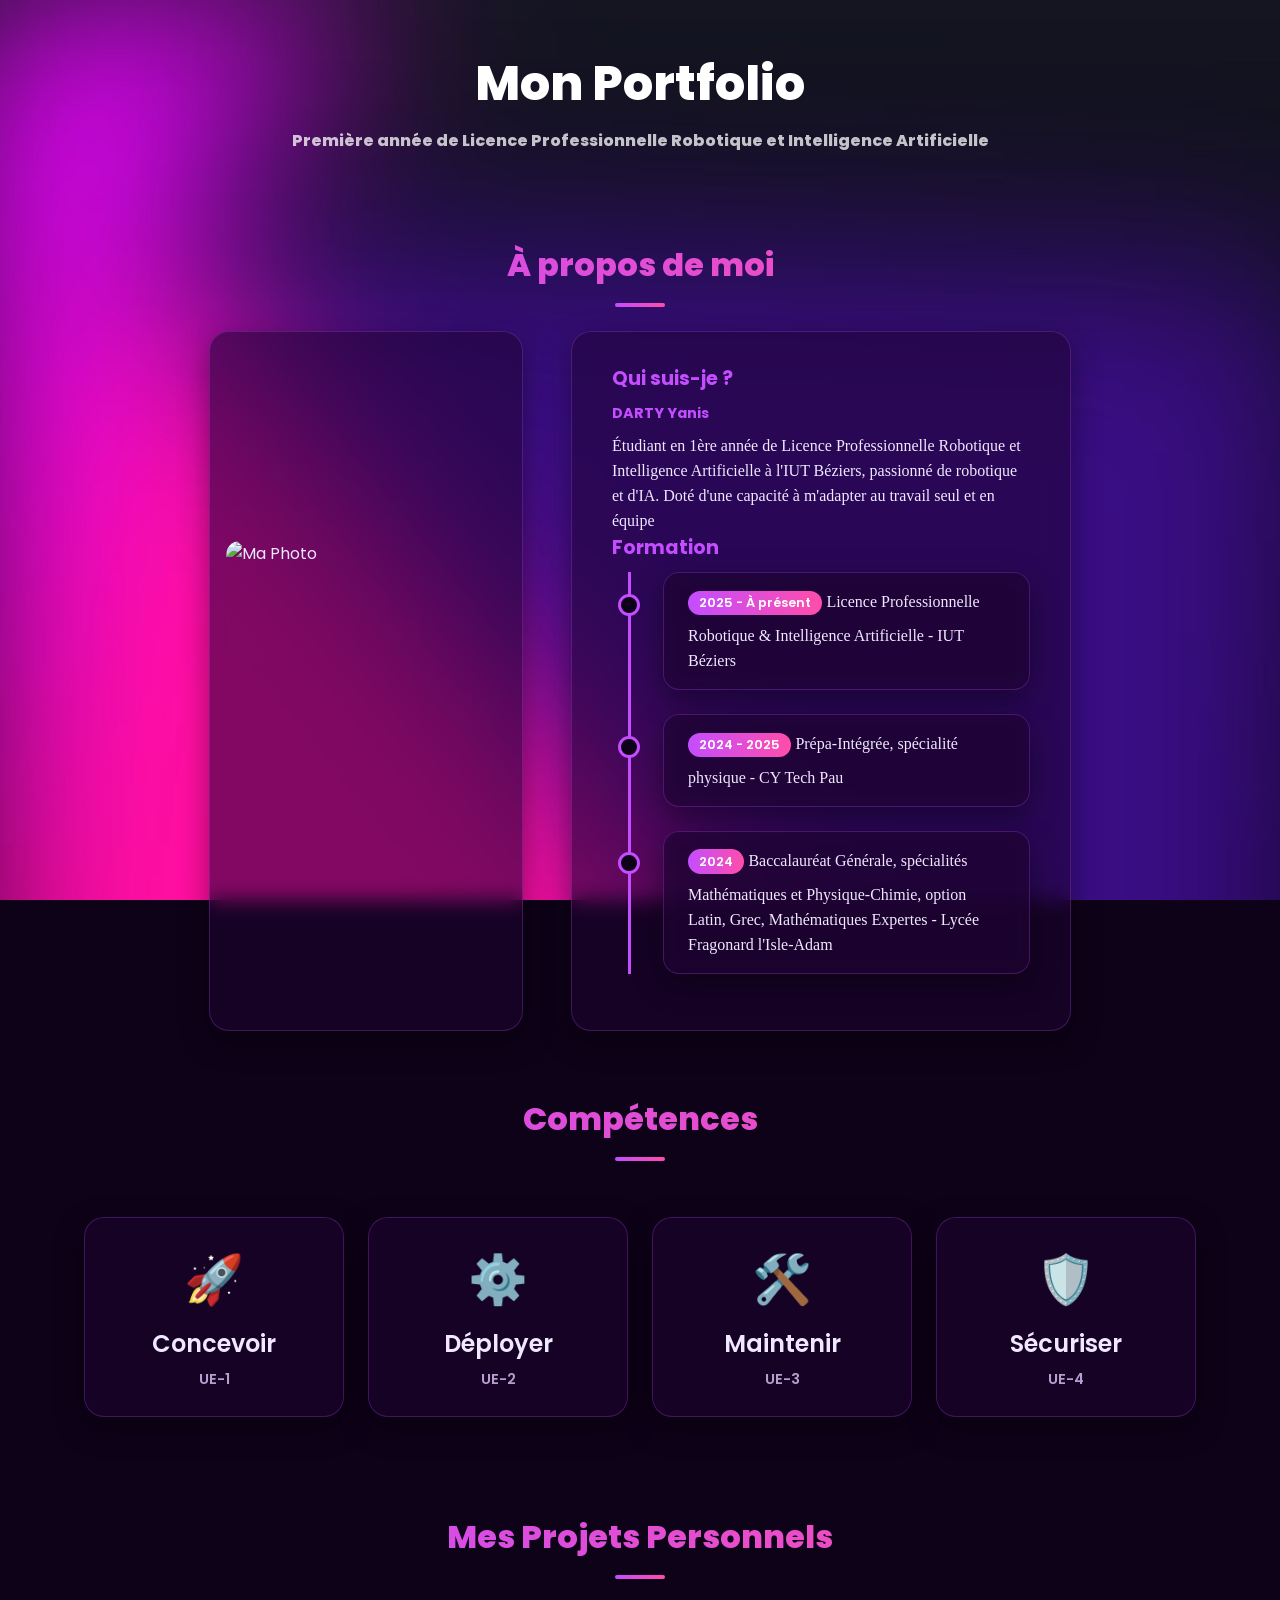
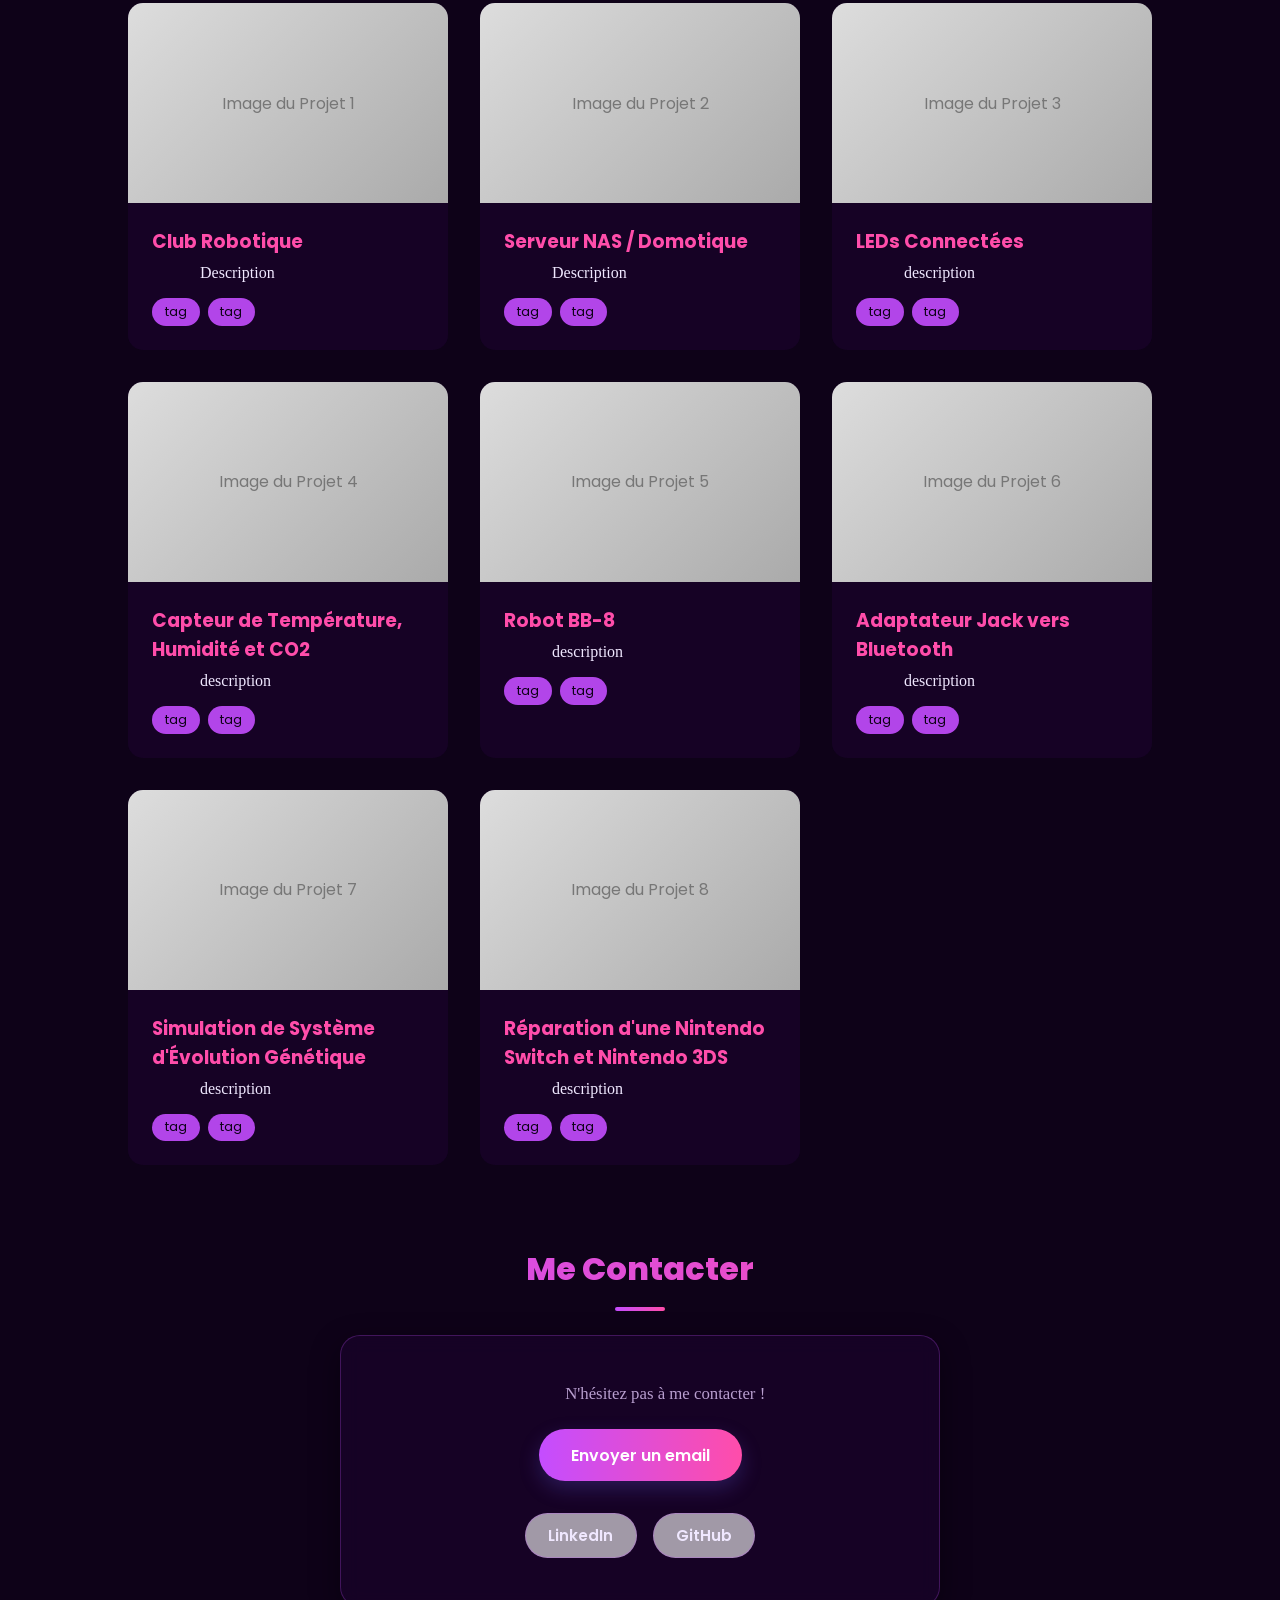
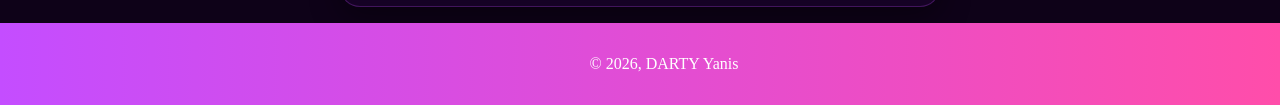
==== index.html @ a0992b88 "Mise à jour du contenue" ====
<!DOCTYPE html>
<html lang="fr">
<head>
    <meta charset="UTF-8">
    <meta name="viewport" content="width=device-width, initial-scale=1.0">
    <title>Portfolio - Ingénierie & Robotique</title>
    <link rel="stylesheet" href="style.css">
    <link href="https://fonts.googleapis.com/css2?family=Poppins:wght@300;400;600;700&display=swap" rel="stylesheet">
    <!-- Google Fonts -->
    <link rel="stylesheet" href="copy_fichiers/css2.css">
    <!-- W3.CSS -->
    <link rel="stylesheet" href="copy_fichiers/w3.css">
</head>
<body>
    
    <div class="page-content">

    <header class="main-header">
        <h1>Mon Portfolio</h1>
        <h4> Première année de Licence Professionnelle Robotique et Intelligence Artificielle</h4>
    </header>

    <section id="about">
        <h2 class="section-title">À propos de moi</h2>
        <div class="about-container">
            <div class="about-img">
                <img src="image.jpg" alt="Ma Photo">
            </div>
            <div class="about-text">
                <h3>Qui suis-je ?</h3>
                <h4>DARTY Yanis</h4>
                <p2>Étudiant en 1ère année de Licence Professionnelle Robotique et Intelligence Artificielle à l'IUT Béziers, passionné de robotique et d'IA. Doté d'une capacité à m'adapter au travail seul et en équipe</p2>
                <br>
                <h3>Formation</h3>
                <ul class="timeline">
                    <li class="timeline-item">
                        <span class="date">2025 - À présent</span>
                        <p2>Licence Professionnelle Robotique &amp; Intelligence Artificielle - IUT Béziers</p2>
                    </li>
                    <li class="timeline-item">
                        <span class="date">2024 - 2025</span>
                        <p2>Prépa-Intégrée, spécialité physique - CY Tech Pau</p2>
                    </li>
                    <li class="timeline-item">
                        <span class="date">2024</span>
                        <p2>Baccalauréat Générale, spécialités Mathématiques et Physique-Chimie, option Latin, Grec, Mathématiques Expertes - Lycée Fragonard l'Isle-Adam</p2>
                    </li>
                </ul>
            </div>
        </div>
    </section>

    <h2 class="section-title">Compétences</h2>
    <nav class="categories-container" id="main-nav">
        <button class="category-btn" data-target="UE1">
            <span class="btn-icon">🚀</span>
            <h2>Concevoir</h2>
            <span class="btn-subtitle">UE-1</span>
            <div class="btn-border"></div>
        </button>
        <button class="category-btn" data-target="UE2">
            <span class="btn-icon">⚙️</span>
            <h2>Déployer</h2>
            <span class="btn-subtitle">UE-2</span>
            <div class="btn-border"></div>
        </button>
        <button class="category-btn" data-target="UE3">
            <span class="btn-icon">🛠️</span>
            <h2>Maintenir</h2>
            <span class="btn-subtitle">UE-3</span>
            <div class="btn-border"></div>
        </button>
        <button class="category-btn" data-target="UE4">
            <span class="btn-icon">🛡️</span>
            <h2>Sécuriser</h2>
            <span class="btn-subtitle">UE-4</span>
            <div class="btn-border"></div>
        </button>
    </nav>

    </div><!-- /#page-content -->

    <main class="content-container">
        <section id="UE1" class="content-section">
            <button class="back-btn" data-back="main-nav">← Retour à l'accueil</button>
            <h2>🚀 UE-01 : Concevoir</h2>
            <p class="accordion-block-title">Compétences Essentiels</p>
            <div class="accordion-group">
                <button class="accordion-btn"><span>En respectant les normes industrielles</span><span class="accordion-chevron">▾</span></button>
                <div class="accordion-panel">
                    <div class="accordion-panel-inner">
                        <p>
                            Durant l'entièreté de l'année de formation, j'ai rencontré un nombre impressionnant
                            de normes à respecter sur le plan industriel.
                        </p>
                        <p>
                            Par exemple lors des cours sur la SAÉ 2.3, où j'ai vu les diverses normes électriques
                            en vigueurs, mais encore en automatisme.
                            <br>
                            J'ai a pu voir lors des cours et il me l'a été rappelé à d'autres occasions, qu'il est extrêmement
                            important de respecter ces normes. Dans de nombreux TP, j'ai fait des exercices sur des simulations
                            de machines réelles voir des machines en réelle de productions, etc.
                            <br>
                            Afin d'être apte à travailler sur des machines en conditions réelles, je me dois,
                            de connaître et de respecter ces normes.
                        </p>
                        <p>
                            Lors de mes SAÉ, il m'a fallu constamment prendre en compte les normes industrielles dans mes
                            processus de conception. La première étape de ce processus est d'analyser méticuleusement le cahier
                            des charges du projet et de mettre en évidence les exigences spécifiques liées aux diverses normes industrielles.
                            Ainsi, une compétence qu'il m'a fallu développer est celle de comprendre et appliquer ces normes pour être
                            le plus efficace possible et garantir la conformité tout du long du cycle de développement.
                            <br>
                            Pour faire cela, il me faut inclure l'utilisation de composants et technologies approuvés et adapter à l'industrie.
                        </p>
                        <p>
                            Pour citer des exemples d'application de cette compétence en matière de normes industrielle,
                            il y a les SAÉ 1.2 et 2.1, lors de ces SAÉ, il m'a fallu avec mes camarades de projet, réaliser pour
                            la première du "revamping" de machine, c'est-à-dire, rénover une machine pour palier à son obsolescence
                            et lors de la seconde, il m'a fallu réaliser dans le cadre de la SAÉ en partenariat avec Uniteck, un
                            avant-projet d'automatisation du sertissage de connecteur sur le conducteur de protection équipotentielle.
                            <br>
                           Pour ce faire, j'ai dû mener une analyse approfondie des normes applicables pour éviter
                           des risques électriques, mécanique et humains, mais aussi la résilience aux pannes.
                            <br>
                            Ensuite, j'ai proposé une solution qui intégrait dedans des composants certifiés
                            et essayer d'y apporter des dispositifs de sécurité. Tout cela dans le but de pouvoir
                            proposé une solution respectant le cahier des charges et qui permet d'assurer la sécurité lors des opérations.
                        </p>
                    </div>
                </div>
            </div>
            <div class="accordion-group">
                <button class="accordion-btn"><span>En s'assurant de la réutilisation des parties de code ou de projets</span><span class="accordion-chevron">▾</span></button>
                <div class="accordion-panel">
                    <div class="accordion-panel-inner">
                        <p>
                            Lors de cette année, il m'est apparu que l'on faisait souvent des choses très similaires,
                            utilisant les mêmes bases, par exemple de code. Cette seconde compétence s'axe sur un principe
                            simple lorsque l'on fait ce constat, celui-ci de réutiliser son code, mais aussi de projets en général.
                        </p>
                        <p>
                            Cette compétence, je l'ai acquis principalement en programmation (R1.07 et R2.07) et en IA (R2.13).
                            En voyant que ce que l'on faisait en cours/TP étaient réutilisé plus tard, j'ai commencé à récupérer
                            des parties de mes codes précédents, de mes projets pour aller plus vite et ne pas avoir de code "jetable"
                            ou à "usage unique".
                            <br>
                            Ainsi, j'ai commencé à comprendre la modularité du code, mais aussi des projets comme en automatisme (R2.17, R2.18)
                            où certains bloquent étaient utiliser dans deux TP différents donc pas besoin de le refaire en partant de zéro.
                        </p>
                        <p>
                            Ce principe m'est apparu de façon bien plus clair et bien plus faciel lors de la SAÉ 1.3, 1.4 et 2.4,
                            où puisque je travaillais en python, j'ai eu besoin d'uiliser des programmes ou des lignes que j'avais
                            faites en TP, par exemple pour les mouvements des Niryo lors de ma SAÉ 1.3 où j'avias pour but de faire
                            un robot trieur de déchets où j'ai pu y appliquer ce que j'ai vu en R1.21 ou encore lors de la maintenance
                            de mon code à ma SAÉ 1.4 ou bien, pour les différentes façon de traiter une imageslors du projet pour faire
                            un programme qui lis les numéros de série sur une photo de pièces et ressort ces numéros de série en fichier
                            texte où j'aui réutiliser les code vue en R2.07 et R2.22.
                        </p>
                        <p>   
                            Ce principe n'avait cependant rien de nouveau pour moi qui programmais déjà par le passé,
                            bien avant la licence. Or, c'est bien pendant la licence lors des premiers exercices de R1.07
                            où l'on avait trois séries d'une vingtaine d'exercices allant de facile à difficile que j'ai
                            vraiment commencé à prendre conscience de ce principe, que j'ai su mettre en place par la suite au
                            point où je pense pouvoir affirmer que je maîtrise cette compétence. Du moins dans le domaine de
                            la programmation, car en automatisme bien que je sache l'utilisé, il m'arrive souvent de ne pas y
                            penser séparant cette logique entre la programmation et l'automatisme.
                        </p>
                    </div>
                </div>
            </div>
            <div class="accordion-group">
                <button class="accordion-btn"><span>En assurant une veille technologique</span><span class="accordion-chevron">▾</span></button>
                <div class="accordion-panel">
                    <div class="accordion-panel-inner">
                        <p>
                            La compétence CE1.03 est une compétence qui s'acquière et s'applique de manière proactive que ce soit dans
                            les SAÉ ou dans les différents cours. Car en permanence, je suis amené à faire un suivi des avancées
                            technologiques et nouvelles innovations afin de moi pouvoir proposé de nouvelles solutions innovantes à
                            mon tour et adapté aux enjeux de l'industrie du monde actuel.
                        </p>
                        <p>
                            Cette veille a été déterminante dès le début des matières comme l'automatisme, la programmation et
                            l'IA quel que soit le semestre, mais aussi en réseaux, télécoms et cybersécurité.
                            <br>
                            Lors de ma SAÉ 1.3, pour la conception d'un robot trieur de déchet, il m'a fallu faire un petit
                            état de l'art sur les robots trieur, les méthodes et techniques avec les caméras et de reconnaissance
                            et donc me mettre à jour sur la technologie et les techniques existantes pour pouvoir mener à bien
                            le projet. Ce travail m'a ainsi permis de m'orienter vers la solution qui était utilisée lors de celle-ci.
                        </p>
                        <p>
                           Cette dynamique s'est renforcée à travers plusieurs modules techniques comme la R2.07 avec la POO,
                           ou encore la R2.13 avec la découverte parfois et aussi l'approfondissement de notion sur
                           l'apprentissage supervisé et non supervisé.
                            <br>
                            Mais c'est surtout lors de la SAÉ 2.4 que ce travail de veille a été le plus vrai, pendant cette
                            SAÉ, je devais avec mon groupe de SAÉ proposé une solution pour extraire les numéros de série de
                            pièces prise en photo et en ressortir un fichier texte. Ainsi n'ayant aucune connaissance réelle
                            sur comment faire cela, il m'a donc à nouveau été obligatoire de chercher les techniques existantes
                            dans ce domaine, comment traiter les images, récupérer les textes, etc. Ainsi, il m'a été possible
                            d'appliquer les techniques les plus pertinentes et efficaces pour apporter une solution au cahier des
                            charges donné.
                        </p>
                        <p>
                            Dans ce contexte de travail avec de l'IA, de la programmation, comme ce sont des domaines
                            qui évolues extrêmement rapidement, il est nécessaire pour moi de me tenir à jour pour ne pas me
                            retrouver larguer et pouvoir toujours proposé les solutions les plus logiques, pertinentes et adaptées
                            pour réaliser la tâche qui m'est confié.
                        </p>
                    </div>
                </div>
            </div>
            <div class="accordion-group">
                <button class="accordion-btn"><span>En communication en français et en anglais avec les différents acteurs impliqués</span><span class="accordion-chevron">▾</span></button>
                <div class="accordion-panel">
                    <div class="accordion-panel-inner">
                        <p>
                            Dans un monde où la technologie règne en maître et où ses standards s'écrivent majoritairement
                            en anglais, la maîtrise de cette langue se révèle incontournable, tant pour concevoir des
                            systèmes que pour collaborer. Cependant, le français n'est pas en reste et demeure le socle
                            indispensable de nos interactions professionnelles. Tout au long de l'année, la communication a
                            été au centre de ma formation et de mes apprentissages. J'ai pu découvrir et affiner de nombreuses
                            techniques essentielles pour structurer ma pensée, transmettre des informations avec précision à
                            l'oral comme à l'écrit, et ainsi comprendre tout en étant parfaitement compris.
                        </p>
                        <p>
                            Maîtriser le français dans un contexte technique, c'est savoir adapter son discours.
                            Il est question de pouvoir rédiger des documents explicites, des rapports d’intervention
                            détaillés ou des notes de sécurité sans équivoque. C'est aussi l'art de la vulgarisation :
                            savoir expliquer le fonctionnement d'un système complexe ou l'origine d'une panne à des
                            interlocuteurs qui n'ont pas forcément de bagage technique.
                            <br>
                            En outre, dans notre secteur d'activité, l'anglais dépasse le cadre de la simple matière académique ;
                            c'est un instrument de travail utilisé au jour le jour. Il est essentiel d'être capable de lire de
                            la documentation technique, de déchiffrer les spécifications d'un nouvel instrument, de trouver des
                            réponses dans des forums dédiés ou d'étudier les fiches techniques des éléments électroniques. Ainsi,
                            l'anglais devient un fondement et une porte d'entrée vers le savoir technique mondial.
                        </p>
                        <p>
                           Toutefois, la véritable communication dans le milieu professionnel repose sur l'intelligence relationnelle.
                           Un projet industriel concerne de nombreux intervenants : des ingénieurs, des techniciens de maintenance,
                           des chefs de projet, des clients et des fournisseurs. Cette aptitude implique la capacité à entendre
                           les exigences de chacun, à défendre ses alternatives techniques de manière persuasive, et à collaborer
                           efficacement en équipe, peu importe le langage employé.
                        </p>
                        <p>
                            Comme toute l'année, j'ai été pousser à communiquer à travers les TD, TP et SAÉ, avec un
                            langage adapté à mes interlocuteurs et permettant de transmettre de façon précise les informations,
                            je pense que cette compétence est acquise, car cette compétence se développe de façon proactive.
                            C'est-à-dire qu'elle se développe en permanence par la communication.
                        </p>
                        <p>                         
                            Sur la partie de l'anglais, aussi, je pense maîtriser. Il est vrai que sur le langage technique,
                            je ne l'ai pas énormément développé. Mais grâce à ma base d'Anglais que j'ai et que je continue
                            de développer, la communication et la compréhension n'est pas un problème du tout.
                        </p>
                    </div>
                </div>
            </div>
            <p class="accordion-block-title">Apprentissages Critiques</p>
            <div class="accordion-group">
                <button class="accordion-btn"><span>Analyser les schémas techniques (P&ID, plans mécaniques, schémas électriques) correspondant à l'installation existante d'un client ou à un projet en cours</span><span class="accordion-chevron">▾</span></button>
                <div class="accordion-panel">
                    <div class="accordion-panel-inner">
                        <p>
                            Au sein de la compétence AC11.01, j'ai développé une bonne base de maîtrise dans l'analyse de
                            schémas P&ID, plans mécaniques et schémas électroniques sur les installations de client ou au sein
                            de projets. Cela implique, la maîtrise de compétences en modélisation, mécanique, ainsi qu'en automatisme
                            afin de pouvoir lire les documents techniques et de pouvoir, en vue de pouvoir concevoir un système
                            pour un client ou un projet.
                        </p>
                        <p>
                            Mon expérience lors des SAÉ comme la 2.3 m'a permis de mettre en œuvre cette compétence
                            avec succès, lisant un schéma électrique afin de pouvoir trouver une panne et le corrigé.
                            Pour cela, il m'a fallu apprendre et réapprendre les symboles d'appareillage en cours de R1.05,
                            R2.04 et R2.05 aussi et surtout, les départs moteurs.
                            <br>
                            Cette même compétence a pu se développer chez moi à travers la SAÉ 1.2 aussi puisqu'il
                            fallait savoir lire des schéma P&ID pour pouvoir traiter le problème mis en évidence par
                            le cahier des charges. De plus dans le coté automatisme apprentissage critique, c'est fait
                            aussi par le biais des cours de R1.19, R2.17 et R2.18, puisqu'en TD, j'ai appris en
                            théorie à les lires, à repérer les différents symboles, ainsi qu'à faire des décomposition
                            fonctionnelles. En TP, j'ai pu plus acquérir cet apprentissage sur les points des trajets des
                            fluides avec les TP sur les cuves, l'aérotherme ou encore le réservoir d'air, ainsi qu'à placer
                            des boucles de régulation lorsque je travaillais sur les différents TP proposé.
                            <br>
                            Cette apprentissage critique est aussi enrichie par la connaissance acquise sur le plan
                            mécanique, développer en R1.122 énormément, mais aussi en R2.21 avec la conception de pièce
                            3D qui force ainsi la compréhension de plan en 2D et 3D. Pour faire les pièces, il a aussi
                            fallu comprendre les cotes avec dedans les jeux mécaniques entre les pièces, c'est-à-dire voir
                            si la pièce peut-elle être faite, la tolérance des pièces et les chaînes de cote. Mais aussi,
                            j'ai eu l'occasion de travailler sur les différents matériaux à donner à une pièce 3D.
                            <br>
                            J'ai aussi développé la partie sur la mécanique de base via les vecteurs de mouvements typiquement,
                            la cinématique des objets étudiés, les différents type de liaisons entre les pièces en fonction de
                            leurs mouvements de translation sur l'axe et les rotations. Mais encore aussi sur les actions mécaniques.
                            Ainsi qu'enfin, le repérage des différents symboles mécaniques. Dans cette partie, je constate un lien
                            important avec la R1.03, du fait de l'utilisation des matrices, la formule de "BABAR", etc.
                        </p>
                        <p>
                            Cette apprentissage critique a sollicité énormément de ressources diverses, dont principalement la R1.19,
                            R2.17 et R2.18 pour la partie automatisme de cette compétence, énormément la R1.22 et R2.21 pour
                            la partie plus mécaniques et enfin la R1.05, R2.04, R2.05 et la SAÉ 2.3 pour la partie plus électrique.
                            Cependant cette apprentissage critique nécessité aussi une solide base mathématique apporter par la R1.03. 
                        </p>
                        <div class="media-placeholder">
                            <img src="ressources/Sans titre.jpg">Image 1 - SAÉ 1.2
                        </div>
                        <div class="media-placeholder">
                            <video width="100%" height="100%" controls>
                                <source src="ressources/Memo_SAE_DARTY_MONTEBELLO.mp4" type="video/mp4">Vidéo SAÉ 1.2
                            </video>
                        </div>
                        <div class="media-placeholder">
                            <img src="ressources/Capture d'écran 2026-02-05 103741.png">Image 2 - SAÉ 1.2
                            <img src="ressources/Capture d'écran 2026-02-05 163426.png">Image 3 - SAÉ 1.2
                            <img src="ressources/IMG_0131.PNG">Image 4 - SAÉ 1.2
                        </div>
                    </div>
                </div>
            </div>
            <div class="accordion-group">
                <button class="accordion-btn"><span>Choisir les capteurs et les actionneurs adaptés aux besoins du client, aux normes correspondant à son secteur d'activité, et à son procédé</span><span class="accordion-chevron">▾</span></button>
                <div class="accordion-panel">
                    <div class="accordion-panel-inner">
                        <p>Choisir les capteurs et les actionneurs adaptés aux besoins du client, aux normes correspondant à
                            son secteur d'activité, et à son procédé.
                        </p>
                        <p>
                            Lors de mes divers cours, TP et SAÉ, le fait de choisir des capteurs et actionneurs adaptés
                            tant pour la demande des clients leur besoin, selon les normes et au procédé, est un point
                            que l'on aborde dans énormément de matières depuis le début de l'année.
                        </p>
                        <p>
                            Cette compétence, je l'ai appliqué énormément sur des SAÉ telles que la SAÉ 1.2
                            où il m'a fallu avec mon équipe faire une recherche des composants les plus adaptés.
                            Pour le choix des composants les plus adapté, il faut tout d'abord dire le cahier des
                            charges puis on peut commencer à faire les recherches de composant pour le chiffrage.
                            Quand on cherche les composant, on regarde bien s'il permet de faire ce que veux le
                            client/le cahier des charges, si les dimensions sont correctes, les moyens de transmettre
                            les données (technologies, 4-20mA) et une fois tous ces paramètres prix en compte, on fait
                            au prix.
                        </p>
                        <div class="media-placeholder">
                            <img src="ressources/Capture d’écran 2026-06-23 à 16.18.47.png">Image 1 - SAÉ 1.2
                            <img src="ressources/Capture d’écran 2026-06-23 à 16.18.51.png">Image 2 - SAÉ 1.2
                            <img src="ressources/Capture d’écran 2026-06-23 à 16.18.55.png">Image 3 - SAÉ 1.2
                        </div>
                        <p>
                            Cela s'est aussi fait lors de la SAÉ 2.1 et 2.2 par exemple pour proposer des solutions
                            au projet proposé respectivement par Uniteck et Technilum.
                        </p>
                        <div class="media-placeholder">
                            <img src="ressources/Matériel recommandé.png">Image 1 - SAÉ 2.1
                            <img src="ressources/Capture d’écran 2026-06-23 à 16.27.26.png">Image 1 - SAÉ 2.2
                            <img src="ressources/Screenshot 2026-06-23 at 16-35-55 Combiner des images en ligne - Fusionnez plusieurs images gratuitement.png">Image 2 - SAÉ 2.2
                        </div>
                        <p>
                            Pour toutes ces SAÉ, afin de pouvoir proposé une solution la plus optimale possible,
                            je me suis basé sur mes cours d'instrumentation et d'automatisme afin de pouvoir choisir
                            aux mieux mes composant (4-20mA, type de capteurs, catégorie de capteur) mais aussi énormément
                            sur mes cours de R2.05 pour la partie puissance électrique avec le moniophasé, le triphasé ou le rendement.
                        </p>
                    </div>
                </div>
            </div>
            <div class="accordion-group">
                <button class="accordion-btn"><span>Concevoir l'Interface Homme Machine permettant de piloter l'installation localement ou à distance</span><span class="accordion-chevron">▾</span></button>
                <div class="accordion-panel">
                    <div class="accordion-panel-inner">
                        <p>
                            Lors de l'année de formation, nous n'avons pas eu de cours dédié aux IHM.
                            <br>
                            Cependant lors de la SAÉ 2.4 sur la vision et l'IA proposée par SLB, j'ai pu faire une IHM.
                        </p>
                        <p>
                            Lors de cette SAÉ, nous devions réaliser une solution en python qui permettrait de prendre une
                            photo d'une pièce et lire les numéros de séries extrait de cette photo et renvoyé un fichier texte
                            contenant le numéro de série relevé.
                            <br>
                            Comme dans l'application de ce projet dans le cadre de SLB, cela se déplora surent sur un serveur
                            et utilisé via une application dédier sur des appareils portatifs comme des smartphones, alors je
                            me suis dit qu'il serait pertinent de proposé un IHM au moins sur PC via python pour avoir une idée
                            de ce que cela peut rendre. C'est donc ce que je fis via la libraire python tkinter et customtktinter.
                            <br>
                            Afin de proposer une solution certes peut jolie visuellement, mais au moins compréhensible et utilisable.
                            Puis à la suite, ma base d'IHM a été retravaillé par un de mes camarades pour l'améliorer.
                        </p>
                        <p>
                            Ainsi, j'ai pu mettre un pied dans le monde des IHM et comprendre plus ou moins à quoi cela doit ressembler
                            et faire.
                            <br>
                            Maintenant, je ne pense pas du tout maîtriser les IHM, mais je suis cependant en bonne voie pour maîtriser
                            cela, bien que ma marge de progression soit gigantesque.
                        </p>
                        <h5>
                            IHM que j'ai faites :
                        </h5>
                        <div class="media-placeholder"><img src="ressources/image.png">IHM Yanis</div>
                        <h5>
                            IHM faites à partir de la mienne :
                        </h5>
                        <div class="media-placeholder"><img src="ressources/image2.png"></div>
                        <div class="doc-links">
                            <a href="ressources/ihm.py" class="doc-link">📄 python - IHM Yanis</a>
                            <a href="ressources/hmi.py" class="doc-link">📄 python - IHM Finale</a>
                        </div>
                    </div>
                </div>
            </div>
            <div class="accordion-group">
                <button class="accordion-btn"><span>Programmer les automates programmables, les robots, les IHM permettant de répondre au cahier des charges du projet d'automatisme industriel</span><span class="accordion-chevron">▾</span></button>
                <div class="accordion-panel">
                    <div class="accordion-panel-inner">
                        <p>
                            Pour programmer des automates programmables, des robots ou des IHM, il faut déjà connaître
                            les langues de ces machines.
                        </p>
                        <p>
                            Dans cette compétence, sont regroupés les langages IEC 61131-3 qui assemble concrètement
                            les langages dédiés aux automates par exemple tel que le LADDER, le FBD ou encore le SFC (graphcet).
                            <br>
                            Pour ce qui est de ces langages, je les ai découverts au cours de cette année avec les cours de R1.17
                            (introduction à la régulation et aux asservissements) puis développer bien plus avec la R2.17 et R2.18
                            et essayer de me les appropriés dès lors.
                            <br>
                            Ces langages sont extrêmement importants pour comprendre comment programmer des automates siemens
                            via TIA Portal, quelque chose que je sais faire. Cependant, il faut encore que je m'améliore dans
                            cette partie-ci afin d'être capable de gérer de A à Z un automate.
                        </p>
                        <div class="media-placeholder">
                            <img src="ressources/merged-image-2026-06-23T17-26-50.png">Image 1 - SAÉ 2.1
                        </div>
                        <p>
                            Il y a aussi les scripts robotiques que je maîtrise en partie avec les URscript sur polyscope X
                            pour les Universal Robot que j'ai appris à maîtriser entre les tp de robotique du premier semestre,
                            les TP du seconde et la SAÉ 2.2 où je devais mettre en place une solution de taraudage automatique
                            à l'aide d'un UR5e. Il y a aussi les logiciel roboguide et le TPE-B pour programmer en
                            virtuel et en réelle des robots Fanuc que je maîtrise en partie grâce aux TP de robotique du
                            seconde semestre.
                        </p>
                        <div class="media-placeholder">
                            <img src="ressources/Capture d’écran 2026-06-23 à 19.15.31.png">Image 1 - SAÉ 2.2>
                            <img src="ressources/Capture d’écran 2026-06-23 à 19.21.32.png">Image 1 - R2.21
                        </div>
                        <p>
                            Dans cette apprentissage critique, on retrouve aussi, la logique combinatoire, séquentielle et
                            le langage python. Pour ce qui est de la logique combinatoire et séquentielle vue en R1.19 sont
                            des notions que je maîtrise tout comme le langage python que j'ai énormément développé à travers
                            les cours de programmation du semestre un et deux, mais aussi et surtout lors de mes SAÉ 1.3, 1.4
                            et 2.4 bien qu'à nouveau la marge d'évolution que j'ai devant moi est encore immense.
                        </p>
                        <div class="media-placeholder">
                            <img src="ressources/Capture d’écran 2026-06-23 à 19.29.17.png">Image 1 - SAÉ 2.4
                            <img src="ressources/Capture d’écran 2026-06-23 à 19.29.54.png">Image 1 - SAÉ 2.4
                        </div>
                    </div>
                </div>
            </div>
            <div class="accordion-group">
                <button class="accordion-btn"><span>Utiliser la vision industrielle et l'intelligence artificielle dans le but d'améliorer la production</span><span class="accordion-chevron">▾</span></button>
                <div class="accordion-panel">
                    <div class="accordion-panel-inner">
                        <p>
                            Depuis mon arrivée dans la licence, j'ai beaucoup travaillé sur la vision robotique et
                            entre mêler avec l'intelligence artificielle. La toute première fois était lors de la SAÉ 1.3
                            où le but de mon groupe et donc le mien, était de faire un robot trieur de déchet qui récupère
                            via de la vision et du traitement à l'IA les déchets sur le tapis et les déposent dans un bac
                            associer au type d'objet.
                        </p>
                        <p>
                            Bien qu'à ce moment, je n'avais jamais utilisé de modèle d'IA ou de vison robotique, je me suis
                            lancé dans le projet en faisant un tas de recherche sur Internet avec beaucoup de questionnement
                            sur comment mener le projet à bien.
                            <br>
                            J'ai alors appris plusieurs principes de vision sur les formes, les couleurs, récupérer les
                            coordonnées à partir de la caméra et de mesures réelles. Mais j'ai aussi appris à entraîner un
                            modèle d'IA assez facilement avec teachable machine et à l'implémenter avec tensorflow dans un
                            programme python. Pour la partie IA ne connaissant vraiment rien, j'ai basé une partie de mes
                            travaux sur des modèles de LLM.
                        </p>
                        <p>
                            À la suite de cette SAÉ, j'ai pu retravailler la vision et l'IA lors de la SAÉ suivante puisqu'il a
                            fallu reprendre le code pour l'optimiser.
                        </p>
                        <div class="media-placeholder">
                            <img src="ressources/Capture d’écran 2026-06-23 à 20.08.17.png">Image 1 - SAÉ 1.3 / 1.4
                            <img src="ressources/Capture d’écran 2026-06-23 à 20.08.29.png">Image 2 - SAÉ 1.3 / 1.4
                            <img src="ressources/Capture d’écran 2026-06-23 à 20.08.50.png">Image 3 - SAÉ 1.3 / 1.4
                            <img src="ressources/Capture d’écran 2026-06-23 à 20.09.01.png">Image 4 - SAÉ 1.3 / 1.4
                            <img src="ressources/Capture d’écran 2026-06-23 à 20.09.19.png">Image 5 - SAÉ 1.3 / 1.4
                        </div>
                        <p>
                            Dès lors la prochaine fois que j'ai travaillée sur la vision était en programmation R2.07 avec opencv
                            et les différents traitements de l'image puis en R2.22 avec les cours de vision robotique et de traitement
                            de l'image aussi. Pour ce qui est de l'IA, j'ai développé mes connaissances manquantes dessus lors des
                            cours de R2.13 où j'ai pu voir les différents type de modèles possibles leur utilité et limites.
                        </p>
                        <p>
                            Enfin, le moment de vérité pour l'acquisition d'une compétence dans la vision industrielle et
                            l'IA était la SAÉ 2.4 où via un sujet de SLB, j'ai dû avec mon groupe créer un algorithme qui
                            récupère les numéros de série sur une image de pièces et renvoie alors un fichier texte contenant
                            le numéro de série lu. Sur cette SAÉ ci, je me suis concentré en majorité sur le traitement de l'image
                            pour comprendre encore mieux la partie vision et ici trouver le meilleur moyen d'obtenir une image lisible
                            pour le modèle d'OCR que nous utilisions ici. Donc j'ai acquis énormément de connaissances sur les différents
                            filtres possibles les différents espaces de colorimétries, le redressement de cercle et aussi sur l'amélioration
                            d'image avec l'upscaling. Cependant, en IA, je ne suis pas en reste puisque j'ai suivi activement ce que faisaient
                            mes camarades afin de comprendre et de pouvoir les aider au besoin sur leurs parties. J'ai même commencé à toucher
                            à la création de modèle d'OCR, mais sans succès puisque je m'y suis pris assez tard.
                        </p>
                        <div class="media-placeholder">
                            <img src="ressources/Capture d’écran 2026-06-23 à 19.29.54.png">Image upscaling.py - SAÉ 2.4
                            <img src="ressources/Capture d’écran 2026-06-23 à 19.29.17.png">Image 1 circle_flatter.py - SAÉ 2.4
                            <img src="ressources/Capture d’écran 2026-06-23 à 20.13.06.png">Image 2 circle_flatter.py - SAÉ 2.4
                            <img src="ressources/Capture d’écran 2026-06-23 à 20.13.24.png">Image 1 OCR - SAÉ 2.4
                            <img src="ressources/Capture d’écran 2026-06-23 à 20.13.43.png">Image 2 OCR - SAÉ 2.4
                            <img src="ressources/Capture d’écran 2026-06-23 à 20.13.59.png">Image 1 img_treatment.py - SAÉ 2.4
                            <img src="ressources/Capture d’écran 2026-06-23 à 20.14.08.png">Image 2 img_treatment.py - SAÉ 2.4
                            <img src="ressources/Capture d’écran 2026-06-23 à 20.14.18.png">Image 3 img_treatment.py - SAÉ 2.4
                            <img src="ressources/Capture d’écran 2026-06-23 à 20.14.26.png">Image 4 img_treatment.py - SAÉ 2.4
                        </div>
                    </div>
                </div>
            </div>
            <div class="accordion-group">
                <button class="accordion-btn"><span>Planifier les mouvements et les trajectoires d'un robot</span><span class="accordion-chevron">▾</span></button>
                    <div class="accordion-panel">
                        <div class="accordion-panel-inner">
                            <p>
                                La planification des mouvements et des trajectoires d'un robot est une compétence fondamentale
                                pour valider ma maîtrise complète de l'UE.
                            </p>
                            <p>
                                Il n'est pas question uniquement de déplacer un bras robotique d'un point A à un point B,
                                mais de le programmer de manière précise, logique et sécurisée pour chaque geste que le robot
                                est capable de réaliser.
                            </p>
                            <p>
                                Pour concevoir une solution robotique fiable, j'ai d'abord dû développer mes bases en cinématique
                                grâce aux modules R1.21 et R1.22.
                                J'ai appris à déchiffrer la structure d'un bras polyarticulé, à identifier précisément ses
                                degrés de liberté et à caractériser la nature de ses liaisons mécaniques.
                            </p>
                            <p>
                                les outils mathématiques étudié en R1.03 ce sont révélés être un véritable atout pour la planification de mouvement.
                                Grâce à la modélisation des actions mécaniques et à l'emploi des torseurs, je suis en mesure de saisir
                                aujourd'hui la physique du robot.
                                <br>
                                Je peux maintenant justifier son comportement et, surtout, anticiper et expliquer pourquoi un robot
                                se retrouve parfois bloqué en position de singularité.
                            </p>
                            <p>
                                Une autre composante essentielle de ma démarche est l'étude des forces en jeu.
                                Je mets en œuvre le principe d'équilibre statique dans mon utilisation du robot,
                                en tenant compte du poids de l'outil embarqué par rapport à la capacité de charge
                                maximale que le robot peut supporter.
                            </p>
                            <p>
                                Ces compétences, que je continue de perfectionner, ont pris tout leur sens lors de
                                mes SAÉ 1.3, 1.4 et 2.2, ainsi que pendant les séances d'approche pratique de la robotique
                                industrielle (R2.21). 
                                <br>
                                J'ai pu traduire cette réflexion théorique en programmation concrète.
                            </p>
                            <p>
                                Actuellement, j'aspire à concevoir mes trajectoires à l'avance pour assurer une fluidité,
                                une logique et éviter toute anomalie, tout en améliorant leur efficacité avec l'expérience.
                            </p>
                            <div class="media-placeholder">
                            <video width="100%" height="100%" controls>
                                <source src="ressources/Robot.mp4" type="video/mp4">Vidéo SAÉ 1.2
                            </video>
                        </div>
                    </div>
                </div>
            </div>
            <p class="accordion-block-title">Situations d'apprentissages</p>
            <div class="accordion-group">
                <button class="accordion-btn"><span>Conception d'une application d'automatisme ou de robotique, en réponse à un cahier des charges</span><span class="accordion-chevron">▾</span></button>
                    <div class="accordion-panel">
                        <div class="accordion-panel-inner">
                            <p>
                                Dans le cadre de la SAÉ 2.2 - Mise en service et déploiement d'une solution de robotique,
                                j'ai dû avec mon groupe, présenter un démonstrateur et présenter une solution plausible
                                de taraudage de pièce en aluminium pour Technilum avec l'utilisation d'une caméra.
                            </p>
                            <p>
                                Lors de cette SAÉ, j'ai travaillé énormément sur la partie programmation du robot.
                                C'est-à-dire, ces mouvements, le fonctionnement de la caméra conjointement au robot et le taraudage.
                                <br>
                                Pour la caméra, celle-ci était déjà installée et il ne suffisait que de la configurer avec le robot.
                                Pour les mouvements, il existait déjà des templates de taraudage que j'ai adapté pour la tâche confier,
                                pour ce qui est du taraudage en lui-même, nous n'avions pas d'outils dédier pour le robot et uniquement un
                                outil manuel. Il a été très vite décidé avec le groupe d'abandonner l'idée d'utiliser l'outil manuel
                                avec le robot, car nous avions trop de contraintes sur le mouvement. 
                                <br>
                                Ainsi, nous avons récupéré une perceuse manuelle que nous avons reliée à des contacteurs liés eux même au
                                robot puis installer cette perceuse sur le robot pour pouvoir simulé le taraudage. Une fois, cela fait,
                                je me suis occupé du chiffrage d'une solution technique pour l'entreprise.
                            </p>
                            <p>
                                À travers ce démonstrateur et la solution chiffrée, avec le groupe, j'ai pu présenter une preuve de concept
                                à l'entreprise et une solution viable afin de répondre au cahier des charges qui nous avaient été donnée.
                            </p>
                            <div class="media-placeholder">
                            <video width="100%" height="100%" controls>
                                <source src="ressources/Robot.mp4" type="video/mp4">Vidéo SAÉ 1.2
                            </video>
                            </div>
                            <div class="media-placeholder">
                            <img src="ressources/Capture d’écran 2026-06-23 à 16.27.26.png">Image 1 - SAÉ 2.2
                                <img src="ressources/Screenshot 2026-06-23 at 16-35-55 Combiner des images en ligne - Fusionnez plusieurs images gratuitement.png">Image 2 - SAÉ 2.2
                            </div>  
                        </div>
                    </div>
            </div>
            <div class="accordion-group">
                <button class="accordion-btn"><span>Conseil à un client dans le but de lui permettre d'améliorer sa productivité et de la faire évoluer vers une industrie 4.0 ou 5.0</span><span class="accordion-chevron">▾</span></button>
                    <div class="accordion-panel">
                        <div class="accordion-panel-inner">
                            <p>
                                Lors de la SAÉ 2.4, il était demandé par SLB, de créer un algorithme qui récupère les numéros de série
                                sur une photo de pièces mécaniques et de renvoyer un fichier texte contenant le numéro de série
                                lu par notre algorithme.
                                <br>
                                Lors de cette SAÉ ci,j'ai dû adopter une place de chef d'équipe pour structurer et mené à bien le projet confier. 
                            </p>
                            <p>
                                Pour le travail, je me suis concentré en majorité sur le traitement de l'image où mon but était de trouver des
                                traitements de l'image efficace pour la détection de caractère pour le modèle d'OCR et de l'appliquer afin d'obtenir
                                une image nette et lisible par notre modèle.
                                <br>
                                J'ai donc solliciter mes cours de R2.07 et de R2.22, ainsi que chercher tout un tas de filtrage utilisé dans
                                l'industrie pour pouvoir au final sortir une vingtaine d'image toutes passé sous un filtre et donc où la lisibilité
                                des caractères était améliorer sous le bon filtre ou dégrader sous le mauvais.
                            </p>
                            <p>
                                Afin d'avoir une image nette, j'ai aussi travaillé sur l'upscaling par IA avec pytorch pour augmenter la résolution de l'image.
                                <br>
                                J'ai en plus de cela travailler sur une méthode de détection de cercle et de redressage de cercle avec opencv pour les pièces
                                avec des numéros de série sur un bord circulaire comme une vise. 
                                <br>
                                Après cela, j'ai travaillé sur une IHM en python avec tkinter et customtkinter, puis sur une base de données SQL via du python 
                                grâce à mariadb et mysql.
                            </p>
                            <p>
                                À l'issue de cette SAÉ, mon groupe et moi-même avons pu proposer une solution au problème posé qui une fois retravailler,
                                développer et mise en place pourrais faire gagner du temps au employer qui devait écrire les numéros de série sur une feuille.
                            </p>
                            <p> 
                                Ainsi, j'ai pu à travers cette SAÉ, aider une entreprise en les conseillant pour lui permettre d'améliorer
                                sa productivité et de la faire évoluer vers une industrie 4.0 ou 5.0. 
                            </p>
                            <div class="doc-links">
                            <a href="ressources/img_treatment.py" class="doc-link">img_treatment.py</a>
                            <a href="ressources/upscaling.py" class="doc-link">upscaling.py</a>
                            <a href="ressources/circle_flatter.py" class="doc-link">circle_flatter.py</a>
                            <a href="ressources/sql-python.py" class="doc-link">sql-python.py</a>
                            <a href="ressources/hmi.py" class="doc-link">hmi.py</a>
                            </div>
                    </div>
                </div>
            </div>
        </section>

        <section id="UE2" class="content-section">
            <button class="back-btn" data-back="main-nav">← Retour à l'accueil</button>
            <h2>⚙️ UE-02 : Déployer</h2>
            <p class="accordion-block-title">Compétences Essentiels</p>
            <div class="accordion-group">
                <button class="accordion-btn"><span>En se protégeant des risques liés au milieu industriel</span><span class="accordion-chevron">▾</span></button>
                    <div class="accordion-panel">
                        <div class="accordion-panel-inner">
                            <p>
                                En ce qui concerne la compétence « En se protégeant des risques liés au milieu industriel »,
                                il est crucial de bien comprendre la notion de protection contre les dangers dans un contexte
                                industriel.
                            </p>
                            <p>
                                À travers l'ensemble de la formation, j'ai pu voir ces différents aspects de la protection
                                contre les risques, tout lors de ma SAÉ 2.3 qui était axée sur la mise en place de mesures
                                de réduction des risques face à la dangerosité des processus de fabrication. Durant cette
                                période, j'ai dû accomplir des tâches de maintenance électrique en respectant strictement
                                les directives établies par les qualifications électriques B1 et B1V.
                            </p>
                            <p>
                                Dans ce contexte, il est essentiel d'être méticuleux dans nos actions, de garantir la
                                protection contre les dangers électriques avec des gants spécifiques et un casque équipé
                                d'une visière. Il faut également porter des vêtements qui couvrent totalement la peau, installer
                                le tapis isolant et demeurer sur celui-ci, ainsi que utiliser les appareils de mesure appropriés.
                                Il m'était donc nécessaire d'être en mesure d'évaluer les risques et d'adopter les comportements
                                appropriés pour me protéger. La gestion du risque physique fait appel directement au module R2.06,
                                où j'ai exploré les divers Schémas de Liaison à la Terre (SLT) et appris à déterminer la taille des
                                dispositifs de sécurité cruciaux, tels que les disjoncteurs, afin de préserver la sécurité des biens
                                et des individus.
                            </p>
                            <p>
                                Le module de cybersécurité (R1.11) m'a fourni les clés pour identifier les menaces informatiques
                                et appliquer les bonnes pratiques d'hygiène numérique.
                                <br>
                                Tous comme la SAÉ 1.1 qui était axée sur les mesures d'hygiène en cybersécurité où j'ai appliqué
                                cette compétence pour proposer une fiche de rappel sur les bonnes pratiques sur la classification
                                des données, la séparation entre espaces personnels et de travail ou encore, le fait de verrouiller
                                sa session, etc. J'ai aussi lors de cette SAÉ réalisée une vidéo avec un camarade pour expliquer
                                comment sécuriser l'entreprise sur le plan numérique.
                                <br>
                                J'ai également eu l'occasion d'explorer diverses mesures de protection contre ces menaces lors
                                de cours et de travaux pratiques de réseaux (R2.09) : j'ai appris à segmenter et à sécuriser
                                les échanges de l'installation en paramétrant des VLANs sur des commutateurs, tout en orchestrant
                                le déploiement sécurisé des protocoles essentiels (DHCP, HTTP, services web). Cette vigilance duale,
                                qui sait anticiper autant une surcharge électrique locale qu'une défaillance de réseau global,
                                me donne l'opportunité de commencer à mettre en place des installations industrielles de façon
                                fiable et sûre.
                            </p>
                            <p>
                                Étant donné que l'industrie contemporaine exige une interaction avec des systèmes automatisés,
                                les cours d'introduction à la caractérisation (R1.21) et approche pratique de la robotique industrielle
                                (R2.21) m'ont permis de comprendre les dangers associés à la proximité des robots sur le lieu de travail.
                                Ces deux documents m'ont donc enseigné les protocoles rigoureux pour travailler en toute sécurité dans l'environnement
                                d'un robot.
                            </p>
                            <p>
                                Toutefois, la sécurité des risques dans un environnement industriel ne se limite pas à la protection physique, elle comprend également la protection numérique. Le module sur la cybersécurité (R1.11) m'a permis d'apprendre à détecter les menaces numériques et à mettre en œuvre les bonnes pratiques de l'hygiène digitale.
                            </p>
                            <div class="media-placeholder">
                                <video width="100%" height="100%" controls>
                                    <source src="ressources/Memo_SAE_DARTY_MONTEBELLO.mp4" type="video/mp4">
                                </video>
                            </div>
                            <div class="doc-links">
                            <a href="ressources/MÃ©mo A4 - Bonne pratiques - PDF.pdf" class="doc-link">📄 Document</a>
                        </div>
                    </div>
                </div>
            </div>
            <div class="accordion-group">
                <button class="accordion-btn"><span>En respectant les procédures QHSSE de l’entreprise</span><span class="accordion-chevron">▾</span></button>
                <div class="accordion-panel">
                    <div class="accordion-panel-inner">
                        <p>
                            Dans le contexte de l'industrie 4.0 et 5.0, la compétence "En respectant les procédures QHSSE de
                            l'entreprise" prend une dimension hybride. Elle ne concerne pas uniquement le port du casque de
                            chantier ou des gants, mais englobe aussi la protection générale de l'opérateur, de l'appareil
                            et des données. Durant ma première année en Licence Professionnelle RobIA, j'ai incorporé ces
                            attentes à chaque phase de mon travail.
                            <br>
                            Dans un premier temps, grâce à ce concept, je m’efforce d'appliquer les standards requis dans
                            mes diverses tâches, que ce soit en robotique, en automatisme, en programmation ou encore en
                            électricité, couvrant ainsi les différentes matières du programme.
                        </p>
                        <p>
                            En matière de santé et sécurité physique, je met en pratique aussi souvent que possible les
                            procédures réglementaires acquises lors de ma formation et de ma certification électrique (SAÉ 2.3),
                            au sein des règles R2.06, R1.21, R2.21, ainsi que R1.11 et R2.19.
                            <br>
                            Par exemple lors d'un travail de maintenance électrique, je ne débute aucune intervention
                            sans avoir identifié les énergies en jeu, posé mes Équipements de Protection Collective et
                            effectué une Vérification d'Absence de Tension (VAT) avec mes EPI. C'est grâce à cette assiduité
                            que j'ai réussi à compléter ma SAÉ 2.3, en exécutant le travail requis de manière sécurisée et compétente.
                        </p>
                        <p>
                            De même, j'essaie de maintenir l'hygiène et la sécurité numériques, essentielles à la survie d'une
                            entreprise aujourd'hui. En intégrant les modules de Cybersécurité (R1.11) et de Réseaux (R2.09),
                            l'application des directives de l'ANSSI (chiffrement, contrôle rigoureux des accès, démarrage des réseaux IT/OT)
                            fait dorénavant partie de ma pratique professionnelle pour assurer un milieu industriel parfaitement sécurisé.
                            <br>
                            C'est ce type de principe que je m'efforce de mettre en œuvre non seulement dans ma façon de travailler,
                            mais aussi dans ma vie quotidienne, en particulier en ce qui concerne les risques électriques et la sécurité
                            informatique.
                        </p>
                    </div>
                </div>
            </div>
            <div class="accordion-group">
                <button class="accordion-btn"><span>En communication en français et en anglais avec les différents acteurs impliqués</span><span class="accordion-chevron">▾</span></button>
                    <div class="accordion-panel">
                        <div class="accordion-panel-inner">
                            <p>
                            Dans un monde où la technologie règne en maître et où ses standards s'écrivent majoritairement
                            en anglais, la maîtrise de cette langue se révèle incontournable, tant pour concevoir des
                            systèmes que pour collaborer. Cependant, le français n'est pas en reste et demeure le socle
                            indispensable de nos interactions professionnelles. Tout au long de l'année, la communication a
                            été au centre de ma formation et de mes apprentissages. J'ai pu découvrir et affiner de nombreuses
                            techniques essentielles pour structurer ma pensée, transmettre des informations avec précision à
                            l'oral comme à l'écrit, et ainsi comprendre tout en étant parfaitement compris.
                        </p>
                        <p>
                            Maîtriser le français dans un contexte technique, c'est savoir adapter son discours.
                            Il est question de pouvoir rédiger des documents explicites, des rapports d’intervention
                            détaillés ou des notes de sécurité sans équivoque. C'est aussi l'art de la vulgarisation :
                            savoir expliquer le fonctionnement d'un système complexe ou l'origine d'une panne à des
                            interlocuteurs qui n'ont pas forcément de bagage technique.
                            <br>
                            En outre, dans notre secteur d'activité, l'anglais dépasse le cadre de la simple matière académique ;
                            c'est un instrument de travail utilisé au jour le jour. Il est essentiel d'être capable de lire de
                            la documentation technique, de déchiffrer les spécifications d'un nouvel instrument, de trouver des
                            réponses dans des forums dédiés ou d'étudier les fiches techniques des éléments électroniques. Ainsi,
                            l'anglais devient un fondement et une porte d'entrée vers le savoir technique mondial.
                        </p>
                        <p>
                           Toutefois, la véritable communication dans le milieu professionnel repose sur l'intelligence relationnelle.
                           Un projet industriel concerne de nombreux intervenants : des ingénieurs, des techniciens de maintenance,
                           des chefs de projet, des clients et des fournisseurs. Cette aptitude implique la capacité à entendre
                           les exigences de chacun, à défendre ses alternatives techniques de manière persuasive, et à collaborer
                           efficacement en équipe, peu importe le langage employé.
                        </p>
                        <p>
                            Comme toute l'année, j'ai été pousser à communiquer à travers les TD, TP et SAÉ, avec un
                            langage adapté à mes interlocuteurs et permettant de transmettre de façon précise les informations,
                            je pense que cette compétence est acquise, car cette compétence se développe de façon proactive.
                            C'est-à-dire qu'elle se développe en permanence par la communication.
                        </p>
                        <p>                         
                            Sur la partie de l'anglais, aussi, je pense maîtriser. Il est vrai que sur le langage technique,
                            je ne l'ai pas énormément développé. Mais grâce à ma base d'Anglais que j'ai et que je continue
                            de développer, la communication et la compréhension n'est pas un problème du tout.
                        </p>
                    </div>
                </div>
            </div> 
            <p class="accordion-block-title">Apprentissages Critiques</p>
            <div class="accordion-group">
                <button class="accordion-btn"><span>Valider le fonctionnement d'une solution d'automatisme ou de robotique en atelier (FAT)</span><span class="accordion-chevron">▾</span></button>
                    <div class="accordion-panel">
                        <div class="accordion-panel-inner">
                            <p>
                                L'apprentissage critique de validation d'une solution d'automatisme ou de robotique concerne principalement
                                la capacité à faire l'analyse fonctionnelle d'un système et à vérifier le respect des boucles fonctionnelles
                                du système que l'on étudie ou met en place.
                            </p>
                            <p>
                                Dans ce contexte, pour ce qui est de la partie robotique, je n'ai pas réalisé de tâches permettant de valider
                                cet acquis lors de cours ou de SAÉ.
                            </p>
                            <p>
                                En ce qui concerne la partie automatisme, il en va différemment. Lors des cours de régulation et
                                d'asservissement du deuxième semestre (R2.17 et R2.18), j'ai pu étudier, en cours et en TP, les
                                différents procédés existants, la mise en place de régulateurs ainsi que, justement, l'analyse 
                                fonctionnelle. Concrètement, cela veut dire définir précisément ce que la machine ou le système doit faire,
                                identifier les entrées (capteurs, commandes) et les sorties (actionneurs, signaux) et établir le
                                fonctionnement.
                                <br>
                                J'ai aussi, lors de ces ressources, vu la partie sur les boucles fonctionnelles avec les systèmes en boucle
                                ouverte et fermée, le calcul de leurs performances en termes de rapidité, de stabilité et de précision.
                            </p>
                            <p>
                                Lors des TP de cette ressource, il m'est arrivé de devoir analyser des systèmes tels que l'aérotherme,
                                le réservoir d'air ou encore la cuve en simulation. Pour cela, j'ai essayé de faire le lien avec mes cours
                                pour pouvoir utiliser ce principe. Maintenant, je sais trouvé lors de l'analyse fonctionnelle, ce que le
                                système est censé faire, les grandeurs régalantes, réglées et perturbatrices. Je sais aussi regarder la
                                fonction de transfert et en déduire le fonctionnement et ce que celle-ci implique pour le système. Je sais
                                aussi maintenant trouver par le calcul les fonctions de transfert, les X(p), Y(p) et Epsilon (p), etc.
                                <br>
                                Sur la partie respect des boucles fonctionnelles, j'ai plus de mal bien que je comprenne le principe de
                                boucle ouverte et fermée, j'ai du mal à l'appliquer lors de TP ou bien de prendre conscience que je l'applique. 
                            </p>
                            <p>
                                Cet apprentissage critique pour moi est seulement en voie d'acquisition. J'ai encore beaucoup de
                                choses à apprendre, comprendre et à développer dans cette compétence.
                            </p>
                            <div class="media-placeholder">📷 Emplacement image</div>
                            <div class="media-placeholder">🎬 Emplacement vidéo</div>
                            <div class="doc-links">
                            <a href="#" class="doc-link">📄 Document</a>
                        </div>
                    </div>
                </div>
            </div>
            <div class="accordion-group">
                <button class="accordion-btn"><span>Raccorder les entrées et sorties d'une solution d'automatisme ou de robotique et vérifier le bon fonctionnement des chaînes d'information ou d'action (synchros)</span><span class="accordion-chevron">▾</span></button>
                    <div class="accordion-panel">
                        <div class="accordion-panel-inner">
                            <p>
                                Dans le cadre de la SAÉ 1.2, 2.2 et de nombreux TP, il m'a été confier la tâche de raccorder
                                les entrées et sorties d'un automate et/ou d'un robot.
                            </p>
                            <p>
                                Lors du raccordage des entrées-sorties, j'ai dû faire attention à ce que je raccorde et comment.
                                Par exemple, il fallait distinguer dans un premier temps si je devais câbler une entrée ou une sortie
                                puis si elle est en analogique ou en logique, puisque le câblage n'est pas au même endroit. Il fallait
                                aussi vérifier si le capteur ou la sortie utilisé est en PNP ou NPN ou bien en bipolaire. Vérifier
                                aussi si la tension et l'intensité délivrée étaient suffisantes, en dessous ou au-dessus de ce dont
                                j'avais besoin.
                            </p>
                            <p>
                                Toutes les choses citées précédemment, j'ai eu la possibilité de les apprendre lors des cours de R1.19
                                et de physiques.
                            </p>
                            <p>
                                J'ai ainsi utilisé ces apprentissages. Lors de la SAÉ 2.2 pour câbler la perceuse dont j'avais besoin
                                sur l'UR5e.
                                <br>
                                Par exemple lors d'un TP de R2.21, j'ai aussi câblé des entrées-sorties sur un Fanuc. De même en
                                automatisme sur les différents TP de régulation et d'asservissement entre le premiers et seconds
                                semestres.
                            </p>
                            <div class="media-placeholder">
                                <img src="ressources/Capture d’écran 2026-06-24 à 10.52.35.png">Image - SAÉ 1.2
                                <img src="ressources/unnamed.png">Image - TP R2.21
                            </div>
                    </div>
                </div>
            </div>
            <div class="accordion-group">
                <button class="accordion-btn"><span>Configurer les entrées et sorties d'une solution d'automatisme ou de robotique.</span><span class="accordion-chevron">▾</span></button>
                    <div class="accordion-panel">
                        <div class="accordion-panel-inner">
                            <p>
                                La configuration des entrées et sorties d'une solution d'automatisme ou de robotique repose sur une
                                analyse fonctionnelle rigoureuse et la compréhension des boucles fonctionnelles du système.
                                <br>
                                Cette compétence, essentielle en automatisation, demande une identification précise des tâches que le
                                système doit exécuter, la détermination des capteurs (entrées) et actionneurs (sorties) nécessaires,
                                ainsi que l'établissement de leur fonctionnement global basé sur les lois Circuits & Technologies ES.
                            </p>
                            <p>
                                En ce qui concerne l'automatisme, ma formation a été plus exhaustive. Au cours des sessions R2.17 et
                                R2.18 (régulation et asservissement du second semestre), j'ai eu l'occasion de suivre des cours et des
                                travaux pratiques sur l'analyse fonctionnelle des systèmes automatisés. Cela m'a aidé à saisir comment
                                repérer les entrées (tels que les capteurs et les commandes) et les sorties (comme les actionneurs et
                                les signaux), ainsi qu'à établir le fonctionnement général du système. J'ai aussi développé des compétences
                                dans l'étude des boucles fonctionnelles : les systèmes à boucle ouverte et fermée, ainsi que l'évaluation de
                                leurs performances en matière de vitesse, de stabilité et de précision.
                            </p>
                            <p>
                                Au cours des exercices pratiques, j'ai étudié des systèmes concrets comme l'aérotherme, le réservoir d'air ou
                                le réservoir en simulation. Ces pratiques m'ont permis de maîtriser l'identification des paramètres régulés,
                                régulés et perturbateurs lors d'une analyse fonctionnelle. Je suis aussi capable d'utiliser les fonctions de
                                transfert pour déduire le comportement du système et ses conséquences. D'un point de vue computationnel, je
                                suis capable d'établir les fonctions de transfert, à savoir X(p), Y(p) et Epsilon(p).
                            </p>
                            <p>
                                Toutefois, en ce qui concerne l'adhésion aux boucles fonctionnelles, je reconnais rencontrer des difficultés.
                                Malgré ma compréhension théorique des concepts de boucle ouverte et fermée, j'ai du mal à les appliquer en
                                pratique lors des travaux pratiques ou à déterminer avec précision quand je les utilise effectivement.
                            </p>
                            <p>
                                Il est nécessaire que j'améliore ma compréhension et progressé dans cette compétence en me consacrant à
                                de nouveaux projets et en acquérant de l'expérience pratique.

                            </p>
                            <div class="media-placeholder">
                                <img src="ressources/Capture d’écran 2026-06-24 à 10.52.35.png">Image - SAÉ 1.2
                                <img src="ressources/unnamed.png">Image - TP R2.21
                            </div>
                    </div>
                </div>
            </div>
            <div class="accordion-group">
                <button class="accordion-btn"><span>Valider le fonctionnement d'une solution d'automatisme / de robotique sur site (SAT)</span><span class="accordion-chevron">▾</span></button>
                    <div class="accordion-panel">
                        <div class="accordion-panel-inner">
                            <p>
                                L'apprentissage critique de validation d'une solution d'automatisme ou de robotique concerne principalement
                                la capacité a utilisé les tempos, expliquer les discordances, déterminer et adapter un temps de cycle et
                                justifier le fait que les capteurs et actionneurs fonctionnent de paire au moment demander.                      
                            </p>
                            <p>
                                Lors des cours de R1.19 - Automatismes - Logique combinatoire et séquentielle, j'ai découvert la temporisation,
                                avec les TON, TOF et TP. Dès lors, je les ai utilisés à plusieurs reprises lors des TP, mais aussi lors de ma
                                SAÉ 2.3 où j'avais pour but de faire une maintenance d'automatisme sur un rideau de type magasin. J'ai dû régler
                                le problème de fermeture qu'il y avait et pour cela, j'ai appliqué lors de celle-ci une temporisation TOF
                                pour palier au souci.     
                            </p>
                            <p>
                                Pour les temps de cycle, j'ai développé cette compétence avec les cours de R2.21 où nous avions un sujet de
                                cellule robotique à implanter et il était donné dans le cahier des charges des informations sur la production.
                                Il m'a alors fallu calculer le temps de cycle. En pratique, je n'ai pas vraiment eu de temps de cycle à réaliser
                                sur un système donc pour cette partie ce n'est pas encore pu la développer cependant, je comprends le principe et
                                je pense pouvoir être ne mesure de pouvoir programmer un robot par exemple à respecter le temps de cycle donné en
                                utilisant les différents modes de déplacement disponible.
                            </p>
                            <p>
                                Pour la partie sur la discordance, il m'est arrivé énormément de fois d'obtenir des résultats qui ne
                                correspondaient pas à ce que j'attendais en résultats. Au début, je ne comprenais pas pourquoi,
                                cependant au fur et à mesure que l'année avança, j'ai réussi à comprendre et à identifier pourquoi
                                comme en régulation et asservissement où j'ai pu voir que les résultats de ma régulation étaient en
                                dessous de ce que je voulais (pas précis) et qu'il fallait ainsi modifier les paramètres du régulateur
                                PID (ici augmenter le gain).
                            </p>
                            <p>
                                Pour ce qui est de la synchronisation des capteurs et des actionneurs, à l'aide de graphcet j'ai pu
                                comprendre comment faire pour les synchroniser. C'est ainsi en utilisant les graphcet que j'ai pu lors de
                                la SAÉ 1.4 où je devais en simulation faire le fonctionnement d'un trieur de pièce, faire un trieur
                                fonctionnel qui agissait en temps voulu et de façon coordonnée.
                            </p>
                            <div class="media-placeholder">
                                <img src="ressources/Capture d’écran 2026-06-24 à 09.55.08.png">Image 1 - SAÉ 1.4
                                <img src="ressources/Capture d’écran 2026-06-24 à 09.54.47.png">Image 2 - SAÉ 1.4
                            </div>
                            <div class="doc-links">
                            <a href="#" class="doc-link">📄 Document</a>
                        </div>
                    </div>
                </div>
            </div>
            <div class="accordion-group">
                <button class="accordion-btn"><span>Analyser l'architecture réseau d'un client dans le but d'intégrer un composant d'automatisme ou de robotique</span><span class="accordion-chevron">▾</span></button>
                    <div class="accordion-panel">
                        <div class="accordion-panel-inner">
                            <p>
                                Au cours de ma formation, j'ai développé une compréhension de l'analyse de l'architecture réseau d'un
                                client, compétence essentielle pour intégrer des composants d'automatisme ou de robotique.
                            </p>
                            <p>
                                Pour la partie "analyser l'architecture réseau", j'ai acquis les bases et les méthodes nécessaires
                                lors de mes cours en R1.09 et R2.09, où j'ai pu voir le principe des modèle OSI et Internet,
                                les communications entre machines via divers protocoles, comme le FTP, IP, TCP, UDP, DNS, HTTP, SSH,
                                DHCP, APIPA, j'ai fait de la gestion de réseaux en entreprise avec les Vlans avec la partie surs
                                les switchs.
                                <br>
                                Sur cette compétence, je me situerai au début de niveau intermédiaire, car je suis capable de
                                faire quelques actions en réseaux, mais pas au point de pouvoir faire le réseau d'une entreprise.
                            </p>
                            <div class="media-placeholder">
                                <img src="ressources/Capture d’écran 2026-06-24 à 11.15.52.png">Image 1 - R2.09
                                <img src="ressources/Capture d’écran 2026-06-24 à 11.21.43.png">Image 2 - R2.09
                                <img src="ressources/Capture d’écran 2026-06-24 à 11.22.28.png">Image 3 - R2.09
                            </div>
                            <p>
                                Sur le point suivant, je n'ai pas énormément appliqué cela hormis lors de mes TP de régulation et asservissement
                                où j'ai dû connecter l'ordinateur au réseau de l'iut pour ensuite accéder à un automate connecter sur le même réseau.
                                Donc je sais connecter un PC et un automate sur un réseau déjà existant ou un logiciel comme TIA Portal vers un logiciel
                                de simulation comme FactoryIO.
                            </p>
                    </div>
                </div>
            </div>
            <p class="accordion-block-title">Situations d'apprentissages</p>
            <div class="accordion-group">
                <button class="accordion-btn"><span>Mise en service d'une solution d'automatisme ou de robotique</span><span class="accordion-chevron">▾</span></button>
                <div class="accordion-panel">
                    <div class="accordion-panel-inner">
                        <p>
                            Dans le cadre de la SAÉ 2.2 - Mise en service et déploiement d'une solution de robotique, j'ai dû avec mon
                            groupe, présenter un démonstrateur et présenter une solution plausible de taraudage de pièce en aluminium
                            pour Technilum avec l'utilisation d'une caméra.
                            <br>
                            Lors de cette SAÉ, j'ai travaillé sur la partie programmation du robot. C'est-à-dire, ces mouvements,
                            le fonctionnement de la caméra conjointement au robot et le taraudage.
                            <br>
                            À l'issue de mon travail et celui du groupe, nous avons présenté le démonstrateur réalisé à l'entreprise
                            et donc mise en service afin de montrer notre travail effectué et présenter une solution au cahier des
                            charges donnée.
                        </p>
                        <div class="media-placeholder">
                            <video width="100%" height="100%" controls>
                                <source src="ressources/Robot.mp4" type="video/mp4">
                            </video>
                        </div>
                        <p>
                            Pareillement lors de la SAÉ 2.1 - Conception et déploiement d'une solution d'automatisme, où j'ai essayé
                            de mettre en service une solution d'automatisme avec mon groupe. Cela n'as pas été une solution efficace
                            car nous n'avions pas accès au matériel au quel nous penseion pour faire une solution automatique, et
                            le démonstrateur à échoué aussi lors de la présentation car pas assez solide. Cependant le but était d'essyer
                            de mettre en service notre solution.
                        </p>
                        <div class="media-placeholder"></div>
                            <video width="25%" height="25%" controls>
                                <source src="ressources/SAE2.1vid.mov" type="video/mp4">
                            </video>
                        </div>
                    </div>
                </div>
            </div>
            <div class="accordion-group">
                <button class="accordion-btn"><span>Mise en service d'une supervision ou d'un système de contrôle commande</span><span class="accordion-chevron">▾</span></button>
                    <div class="accordion-panel">
                        <div class="accordion-panel-inner">
                            <p>Texte à compléter…</p>
                            <div class="media-placeholder">📷 Emplacement image</div>
                            <div class="media-placeholder">🎬 Emplacement vidéo</div>
                            <div class="doc-links">
                            <a href="#" class="doc-link">📄 Document</a>
                        </div>
                    </div>
                </div>
            </div>
            <div class="accordion-group">
                <button class="accordion-btn"><span>Mise en place et paramétrage d'une infrastructure réseau</span><span class="accordion-chevron">▾</span></button>
                    <div class="accordion-panel">
                        <div class="accordion-panel-inner">
                            <p>Texte à compléter…</p>
                            <div class="media-placeholder">📷 Emplacement image</div>
                            <div class="media-placeholder">🎬 Emplacement vidéo</div>
                            <div class="doc-links">
                            <a href="#" class="doc-link">📄 Document</a>
                        </div>
                    </div>
                </div>
            </div>                
        </section>

        <section id="UE3" class="content-section">
            <button class="back-btn" data-back="main-nav">← Retour à l'accueil</button>
            <h2>🛠️ UE-03 : Maintenir et gérer</h2>
            <p class="accordion-block-title">Compétences Essentiels</p>
            <div class="accordion-group">
                <button class="accordion-btn"><span>En se protégeant des risques liés au milieu industriel</span><span class="accordion-chevron">▾</span></button>
                    <div class="accordion-panel">
                        <div class="accordion-panel-inner">
                            <p>
                                En ce qui concerne la compétence « En se protégeant des risques liés au milieu industriel »,
                                il est crucial de bien comprendre la notion de protection contre les dangers dans un contexte
                                industriel.
                            </p>
                            <p>
                                À travers l'ensemble de la formation, j'ai pu voir ces différents aspects de la protection
                                contre les risques, tout lors de ma SAÉ 2.3 qui était axée sur la mise en place de mesures
                                de réduction des risques face à la dangerosité des processus de fabrication. Durant cette
                                période, j'ai dû accomplir des tâches de maintenance électrique en respectant strictement
                                les directives établies par les qualifications électriques B1 et B1V.
                            </p>
                            <p>
                                Dans ce contexte, il est essentiel d'être méticuleux dans nos actions, de garantir la
                                protection contre les dangers électriques avec des gants spécifiques et un casque équipé
                                d'une visière. Il faut également porter des vêtements qui couvrent totalement la peau, installer
                                le tapis isolant et demeurer sur celui-ci, ainsi que utiliser les appareils de mesure appropriés.
                                Il m'était donc nécessaire d'être en mesure d'évaluer les risques et d'adopter les comportements
                                appropriés pour me protéger. La gestion du risque physique fait appel directement au module R2.06,
                                où j'ai exploré les divers Schémas de Liaison à la Terre (SLT) et appris à déterminer la taille des
                                dispositifs de sécurité cruciaux, tels que les disjoncteurs, afin de préserver la sécurité des biens
                                et des individus.
                            </p>
                            <p>
                                Le module de cybersécurité (R1.11) m'a fourni les clés pour identifier les menaces informatiques
                                et appliquer les bonnes pratiques d'hygiène numérique.
                                <br>
                                Tous comme la SAÉ 1.1 qui était axée sur les mesures d'hygiène en cybersécurité où j'ai appliqué
                                cette compétence pour proposer une fiche de rappel sur les bonnes pratiques sur la classification
                                des données, la séparation entre espaces personnels et de travail ou encore, le fait de verrouiller
                                sa session, etc. J'ai aussi lors de cette SAÉ réalisée une vidéo avec un camarade pour expliquer
                                comment sécuriser l'entreprise sur le plan numérique.
                                <br>
                                J'ai également eu l'occasion d'explorer diverses mesures de protection contre ces menaces lors
                                de cours et de travaux pratiques de réseaux (R2.09) : j'ai appris à segmenter et à sécuriser
                                les échanges de l'installation en paramétrant des VLANs sur des commutateurs, tout en orchestrant
                                le déploiement sécurisé des protocoles essentiels (DHCP, HTTP, services web). Cette vigilance duale,
                                qui sait anticiper autant une surcharge électrique locale qu'une défaillance de réseau global,
                                me donne l'opportunité de commencer à mettre en place des installations industrielles de façon
                                fiable et sûre.
                            </p>
                            <p>
                                Étant donné que l'industrie contemporaine exige une interaction avec des systèmes automatisés,
                                les cours d'introduction à la caractérisation (R1.21) et approche pratique de la robotique industrielle
                                (R2.21) m'ont permis de comprendre les dangers associés à la proximité des robots sur le lieu de travail.
                                Ces deux documents m'ont donc enseigné les protocoles rigoureux pour travailler en toute sécurité dans l'environnement
                                d'un robot.
                            </p>
                            <p>
                                Toutefois, la sécurité des risques dans un environnement industriel ne se limite pas à la protection physique, elle comprend également la protection numérique. Le module sur la cybersécurité (R1.11) m'a permis d'apprendre à détecter les menaces numériques et à mettre en œuvre les bonnes pratiques de l'hygiène digitale.
                            </p>
                            <div class="media-placeholder">
                                <video width="100%" height="100%" controls>
                                    <source src="ressources/Memo_SAE_DARTY_MONTEBELLO.mp4" type="video/mp4">
                                </video>
                            </div>
                            <div class="doc-links">
                            <a href="ressources/MÃ©mo A4 - Bonne pratiques - PDF.pdf" class="doc-link">📄 Document</a>
                        </div>
                    </div>
                </div>
            </div>
            <div class="accordion-group">
                <button class="accordion-btn"><span>En respectant les procédures QHSSE de l’entreprise</span><span class="accordion-chevron">▾</span></button>
                <div class="accordion-panel">
                    <div class="accordion-panel-inner">
                        <p>
                            Dans le contexte de l'industrie 4.0 et 5.0, la compétence "En respectant les procédures QHSSE de
                            l'entreprise" prend une dimension hybride. Elle ne concerne pas uniquement le port du casque de
                            chantier ou des gants, mais englobe aussi la protection générale de l'opérateur, de l'appareil
                            et des données. Durant ma première année en Licence Professionnelle RobIA, j'ai incorporé ces
                            attentes à chaque phase de mon travail.
                            <br>
                            Dans un premier temps, grâce à ce concept, je m’efforce d'appliquer les standards requis dans
                            mes diverses tâches, que ce soit en robotique, en automatisme, en programmation ou encore en
                            électricité, couvrant ainsi les différentes matières du programme.
                        </p>
                        <p>
                            En matière de santé et sécurité physique, je met en pratique aussi souvent que possible les
                            procédures réglementaires acquises lors de ma formation et de ma certification électrique (SAÉ 2.3),
                            au sein des règles R2.06, R1.21, R2.21, ainsi que R1.11 et R2.19.
                            <br>
                            Par exemple lors d'un travail de maintenance électrique, je ne débute aucune intervention
                            sans avoir identifié les énergies en jeu, posé mes Équipements de Protection Collective et
                            effectué une Vérification d'Absence de Tension (VAT) avec mes EPI. C'est grâce à cette assiduité
                            que j'ai réussi à compléter ma SAÉ 2.3, en exécutant le travail requis de manière sécurisée et compétente.
                        </p>
                        <p>
                            De même, j'essaie de maintenir l'hygiène et la sécurité numériques, essentielles à la survie d'une
                            entreprise aujourd'hui. En intégrant les modules de Cybersécurité (R1.11) et de Réseaux (R2.09),
                            l'application des directives de l'ANSSI (chiffrement, contrôle rigoureux des accès, démarrage des réseaux IT/OT)
                            fait dorénavant partie de ma pratique professionnelle pour assurer un milieu industriel parfaitement sécurisé.
                            <br>
                            C'est ce type de principe que je m'efforce de mettre en œuvre non seulement dans ma façon de travailler,
                            mais aussi dans ma vie quotidienne, en particulier en ce qui concerne les risques électriques et la sécurité
                            informatique.
                        </p>
                    </div>
                </div>
            </div>
            <div class="accordion-group">
                <button class="accordion-btn"><span>En assurant la traçabilité des opérations</span><span class="accordion-chevron">▾</span></button>
                <div class="accordion-panel">
                    <div class="accordion-panel-inner">
                        <p>
                            La traçabilité des opérations est l'art de laisser des traces claires et indélébiles de
                            tout ce qui se fait sur une machine ou un système. Lorsque l'on fait de la traçabilité correcte,
                            on est capable de répondre aux questions : "qui a fait quoi ?", "quand ?", "pourquoi ?".
                        </p>
                        <p>
                            Pour la métaphore, c'est un peu le journal de bord de tout projet, le but étant que
                            si je dois donner mon travail à quelqu'un ou qu'une personne ai besoin de repasser sur
                            mon travail celui-ci puisse être compréhensible par mes pairs.
                            <br>
                            Dans le cadre, la formation, la traçabilité me sert à évaluer mon raisonnement, structurer
                            ma méthode et faire office base pour témoigner d'une évolution.
                        </p>
                        <p>
                            La traçabilité est une compétence qui se développe de façon proactive,
                            c'est-à-dire que pour celle-ci, l'acquisition se fait au fur et à mesure du temps
                            à force de pratique. Au départ, il faut peut-être le conscientiser un peu puis
                            cela devient un automatisme, et cela, dans un premier temps, car cela permet de pouvoir
                            réutiliser son travail en comprenant ce que l'on a fait. 
                        <p>
                            J'ai beaucoup appliqué ce principe dans le côté informatique de la formation. Lors de la SAÉ 1.3,
                            j'ai réalisé avec mon groupe un projet de robot trieur de déchet. Projet que l'on a repris dans la
                            SAÉ 1.4 pour la maintenance et gestion du code où justement, j'ai pu constater l'importance d'un
                            code normé, bien commenter et expliquer avec aussi les docstring. Lors de cette SAÉ, j'ai vu que mon
                            code de base n'ait pas bien commenté et que donc des camarades qui devais retravailler dessus ne le
                            pouvais pas, car il ne comprenait pas.
                            <br>
                            Ce principe-là, je l'ai aussi utilisé lors de la SAÉ 2.4 en mettant en place un Github
                            pour le projet afin de réunir tous les fichiers dans un même espace en un premier temps,
                            mais surtout pouvoir faire un suivi et du versionning de notre travail. De plus dans notre
                            groupe, nous nous sommes mis d'accord avec mes camarades pour définir une norme de programmation
                            en programmant avec des noms en anglais, des variables dont le nom est logique en commentant
                            l'entièreté de notre code, etc. Grâce à cela, il était plus facile pour moi et mes camardes
                            de récupérer les codes des autres et de comprendre ce qui était fais, pourquoi et comment.
                            Cela permettait aussi de voir lorsque le code ne fonctionnait pas et que l'on rencontrait un
                            problème, qu'elle était le problème et quand est ce qu'il est survenu pour corriger ce problème.
                        </p>
                        <p>
                            Du côté de l'automatisme et de la maintenance, lorsqu'un câblage était fait ou modifié lors
                            d'un TP ou SAÉ comme la 1.2 ou encore la 2.2, il était de mise d'assurer la traçabilité en
                            créant le schéma de ce câblage dans le cas où je le ferais ou alors de mettre à jour celui
                            qui existait déjà.
                        </p>
                        <p>
                            De plus, la traçabilité passe aussi par les comptes-rendus de SAÉ où l'on s'en servait pour
                            justifier nos démarches, résultats et choix font tout du long.
                        </p>
                        <p>
                            Dans le cadre d'une entreprise, la traçabilité est tout aussi important pour les mêmes raisons
                            en plus de raisons de sécurités, d'argent et de responsabilité légale.
                        </p>
                        <p>
                            Concrètement, la traçabilité est assurée la traçabilité, c'est refuser le travail
                            "bricolé dans son coin". C'est documenter ses actions pour protéger ses collègues,
                            fiabiliser les machines, et se protéger soi-même en cas de problème.
                        </p>
                    </div>
                </div>
            </div>
            <div class="accordion-group">
                <button class="accordion-btn"><span>En communication en français et en anglais avec les différents acteurs impliqués</span><span class="accordion-chevron">▾</span></button>
                <div class="accordion-panel">
                    <div class="accordion-panel-inner">
                        <p>
                            Dans un monde où la technologie règne en maître et où ses standards s'écrivent majoritairement
                            en anglais, la maîtrise de cette langue se révèle incontournable, tant pour concevoir des
                            systèmes que pour collaborer. Cependant, le français n'est pas en reste et demeure le socle
                            indispensable de nos interactions professionnelles. Tout au long de l'année, la communication a
                            été au centre de ma formation et de mes apprentissages. J'ai pu découvrir et affiner de nombreuses
                            techniques essentielles pour structurer ma pensée, transmettre des informations avec précision à
                            l'oral comme à l'écrit, et ainsi comprendre tout en étant parfaitement compris.
                        </p>
                        <p>
                            Maîtriser le français dans un contexte technique, c'est savoir adapter son discours.
                            Il est question de pouvoir rédiger des documents explicites, des rapports d’intervention
                            détaillés ou des notes de sécurité sans équivoque. C'est aussi l'art de la vulgarisation :
                            savoir expliquer le fonctionnement d'un système complexe ou l'origine d'une panne à des
                            interlocuteurs qui n'ont pas forcément de bagage technique.
                            <br>
                            En outre, dans notre secteur d'activité, l'anglais dépasse le cadre de la simple matière académique ;
                            c'est un instrument de travail utilisé au jour le jour. Il est essentiel d'être capable de lire de
                            la documentation technique, de déchiffrer les spécifications d'un nouvel instrument, de trouver des
                            réponses dans des forums dédiés ou d'étudier les fiches techniques des éléments électroniques. Ainsi,
                            l'anglais devient un fondement et une porte d'entrée vers le savoir technique mondial.
                        </p>
                        <p>
                           Toutefois, la véritable communication dans le milieu professionnel repose sur l'intelligence relationnelle.
                           Un projet industriel concerne de nombreux intervenants : des ingénieurs, des techniciens de maintenance,
                           des chefs de projet, des clients et des fournisseurs. Cette aptitude implique la capacité à entendre
                           les exigences de chacun, à défendre ses alternatives techniques de manière persuasive, et à collaborer
                           efficacement en équipe, peu importe le langage employé.
                        </p>
                        <p>
                            Comme toute l'année, j'ai été pousser à communiquer à travers les TD, TP et SAÉ, avec un
                            langage adapté à mes interlocuteurs et permettant de transmettre de façon précise les informations,
                            je pense que cette compétence est acquise, car cette compétence se développe de façon proactive.
                            C'est-à-dire qu'elle se développe en permanence par la communication.
                        </p>
                        <p>                         
                            Sur la partie de l'anglais, aussi, je pense maîtriser. Il est vrai que sur le langage technique,
                            je ne l'ai pas énormément développé. Mais grâce à ma base d'Anglais que j'ai et que je continue
                            de développer, la communication et la compréhension n'est pas un problème du tout.
                        </p>
                    </div>
                </div>
            </div>  
            <p class="accordion-block-title">Apprentissages Critiques</p>
            <div class="accordion-group">
                <button class="accordion-btn"><span>Effectuer la vérification métrologique d'un instrument de mesure</span><span class="accordion-chevron">▾</span></button>
                    <div class="accordion-panel">
                        <div class="accordion-panel-inner">
                            <p>
                                Au cours de cette première année de licence, je n'ai jamais eu à faire de vérification métrologique d'un
                                instrument de mesure hormis si l'on veux bien le compter dedans, la vérification de la VAT lors de la
                                SAÉ 2.3.
                                <br>
                                Cependant, je me suis un peu renseigner sur le sujet lorsque je l'ai lu celui-ci.
                                <br>
                                De ce que j'ai compris, l'objectif est de vérifier l'exactitude des instruments de mesure sur les valeurs
                                renvoyées par rapport à celles qui devaient être mesurées, de contrôler la précision aussi de l'instrument.
                                Il faut aussi valider la conformité, c'est-à-dire. S'assurer que l'instrument respecte les tolérances et
                                normes métrologiques requises et enfin, il faut identifier les déviations ce qui veut dire : détecter si
                                l'instrument a dévié de son étalonnage initial (usure, chocs, drift temporel, etc.).
                            </p>
                        </div>
                    </div>
            </div>
            <div class="accordion-group">
                <button class="accordion-btn"><span>Déterminer la durée de vie d'un actionneur, ou d'une pièce d'usure</span><span class="accordion-chevron">▾</span></button>
                    <div class="accordion-panel">
                        <div class="accordion-panel-inner">
                            <p>
                                Tout au long de l'année, le tmeps de vie est une notion qui à été évoqué sans vraiment être plus expliquer.
                                Lors de la conférence sur l'IA qui s'est dérouler à l'IUT on à pu voir un peu plus de choses à ce sujet
                                c'est pourquoi en plus de ce qui y a été dis, j'ai fait des recherche.                            
                            </p>
                            <p>
                                La durée de vie dépend essentiellement de combien de fois le composant fonctionne avant de défaillir.
                                Les méthodes principales sont : le nombre de cycles avant défaillance, les données reçues du fabricant,
                                les tests d'usure accélérés et le calcul.
                            </p>
                            <p>
                                Pour la méthode du nombre de cycles qui est la plus simple, on compte le nombre de fois que le composant
                                peut fonctionner avant de tomber en panne. Par exemple, un actionneur peut supporter 1 million de
                                cycles avant l'usure. Si la machine fonctionne, 100 cycles par jour, la durée de vie est d'environ
                                10 000 jours (27 ans).
                            </p>
                            <p>
                                Pour la seconde méthode, on regarde sur la documentation fournie par le constructeur : le nombre de cycles
                                garantis, la durée de vie estimée en heure de fonctionnement et les conditions d'utilisation
                                (température, charge, fréquence).
                            </p>
                            <p>
                                Par la méthode des tests d'usure accélérés, on peut tester le composant en conditions extrêmes
                                (température élevée, charge maximale, cycles rapides) pour voir combien de temps, il tient.
                                Cela permet d'estimer sa durée de vie réelle dans des conditions normales.
                            </p>
                            <p>
                                Et pour la dernière méthode, comme certains composants utilisent des formules engineering qui tiennent
                                compte de la charge appliquée, de la vitesse de rotation, de la lubrification et/ou de la température
                                alors on utilise le calcul pour déterminer le temps de vie.
                            </p>
                    </div>
                </div>
            </div>
            <div class="accordion-group">
                <button class="accordion-btn"><span>Gérer les documents de suivi des instruments </span><span class="accordion-chevron">▾</span></button>
                    <div class="accordion-panel">
                        <div class="accordion-panel-inner">
                            <p>
                               Gérer les documents de suivi des instruments, c'est tenir à jour et organiser tous les documents qui
                               prouvent qu'un instrument fonctionne correctement et est fiable. 
                            </p>
                            <p>
                                C'est crucial, car nous employons des outils de mesure et des détecteurs (voltmètre, manomètre, capteur
                                de température, etc.) et il est nécessaire d'attester que ces outils sont fiables afin de valider les mesures
                                qu'ils fournissent. Les rapports de suivi constituent une preuve que tout se déroule sans problème.
                            </p>
                            <p>
                                On doit gérer diverses documents tels que le certificat de calibration/vérification métrologique,
                                attestant que l'appareil a été contrôlé et qu'il mesure de manière appropriée.
                                <br>
                                Le registre de maintenance, consignant l'historique des vérifications, réparations et entretiens réalisés.
                                <br>
                                Le dossier de fonctionnement de l'appareil, la date d'achat, l'usage, la dernière inspection, l'état général.
                                <br>
                                En cas de défaillance de l'instrument, un rapport de non-conformité sera établi décrivant le problème.
                                <br>
                                Le registre d'étalonnage qui assure la consignation des vérifications régulières. Par exemple : tous les six mois ou chaque année.
                            </p>
                    </div>
                </div>
            </div>
            <p class="accordion-block-title">Situations d'apprentissages</p>
            <div class="accordion-group">
                <button class="accordion-btn"><span>Maintenance systématique des instruments de production</span><span class="accordion-chevron">▾</span></button>
                    <div class="accordion-panel">
                        <div class="accordion-panel-inner">
                            <p>Texte à compléter…</p>
                            <div class="media-placeholder">📷 Emplacement image</div>
                            <div class="media-placeholder">🎬 Emplacement vidéo</div>
                            <div class="doc-links">
                            <a href="#" class="doc-link">📄 Document</a>
                        </div>
                    </div>
                </div>
            </div>
            <div class="accordion-group">
                <button class="accordion-btn"><span>Maintenance préventive des instruments de production (industrie 4.0)</span><span class="accordion-chevron">▾</span></button>
                    <div class="accordion-panel">
                        <div class="accordion-panel-inner">
                            <p>Texte à compléter…</p>
                            <div class="media-placeholder">📷 Emplacement image</div>
                            <div class="media-placeholder">🎬 Emplacement vidéo</div>
                            <div class="doc-links">
                            <a href="#" class="doc-link">📄 Document</a>
                        </div>
                    </div>
                </div>
            </div>
            <div class="accordion-group">
                <button class="accordion-btn"><span>Mise en place de solution de monitoring</span><span class="accordion-chevron">▾</span></button>
                    <div class="accordion-panel">
                        <div class="accordion-panel-inner">
                            <p>Texte à compléter…</p>
                            <div class="media-placeholder">📷 Emplacement image</div>
                            <div class="media-placeholder">🎬 Emplacement vidéo</div>
                            <div class="doc-links">
                            <a href="#" class="doc-link">📄 Document</a>
                        </div>
                    </div>
                </div>
            </div>
        </section>

        <section id="UE4" class="content-section">
            <button class="back-btn" data-back="main-nav">← Retour à l'accueil</button>
            <h2>🛡️ UE-04 : Sécuriser</h2>
            <p class="accordion-block-title">Compétences Essentiels</p>
            <div class="accordion-group">
                <button class="accordion-btn"><span>En mesurant et analysant les risques</span><span class="accordion-chevron">▾</span></button>
                    <div class="accordion-panel">
                        <div class="accordion-panel-inner">
                           <p>
                                La compétence essentielle en mesurant et analysant les risques, reflète la capacité à comprendre, évaluer
                                et anticiper les risques associés à l'environnement industriel.
                                <br>
                                L'objectif est de prendre les mesures nécessaires pour répondre à la demande, et cela, en maintenant ma
                                propre sécurité ainsi que celle d'autrui. Par exemple, les bonnes pratiques en matière de sécurité exigent
                                l'utilisation d'EPI en entreprise ou sur des lieux de cohabitation avec un robot, ou encore le respect des
                                normes de sécurité fixées par les entreprises européennes.
                            </p>
                            <p>
                                J'ai testé le port d'EPI (casque, lunettes, gants et vêtements couvrant l'ensemble de mon corps) lors de la
                                SAÉ 2.3, et cela, afin de changer en toute sécurité un contacteur dans une armoire électrique. Cela implique
                                également la mise en place de protocole avant le lancement d'un programme, comme la programmation de
                                sécurité, qui nécessite une touche dédiée pour démarrer et arrêter le cycle, en s'assurant qu'il ne démarre
                                pas sans action.
                                <br>
                                C'est ce que j'ai cherché à faire, lors de ma SAÉ 2.2 en mettant en place un capteur de présence proche
                                du robot pour détecter l'éventuelle présence d'un opérateur dans la zone d'opérations et ainsi mettre en
                                pause la tâche en court tant qu'un opérateur est présent. Je n'ai cependant pas pu le faire, car le robot
                                utilisé était partagé avec un autre groupe de SAÉ et les entrées-sorties utilisées pour le capteur étaient
                                utilisées pour la solution de cet autre groupe dont cela n'est resté que théorique, bien que j'ai suivi sur 
                                UR academy la formation à cela.
                            </p>
                            <div class="media-placeholder">
                                <img src="ressources/Capture d’écran 2026-06-23 à 16.29.06.png">Image - SAÉ 2.2
                            </div>
                            <p>
                                Ces normes de sécurité assurent ainsi un bon fonctionnement du système en prévenant des blessures mineures,
                                majeures voire mortelles. Cependant, il faut garder en tête que la sécurité totale et réelle reste difficile
                                à assurer puisque des dangers inconnus ou non prévue en amont existent toujours.
                            </p>
                            <p>
                                Cette compétence touche aussi néanmoins, la sécurité des réseaux que j'ai eu l'occasion de travailler lors
                                des cours de cybersécurité du premier semestre et des cours de réseaux du premier et second semestre envoyant
                                les différentes problématiques de protection, les moyens d'y palier ou encore les différents protocoles de
                                communication avec une machine. Par contre même avec une connaissance des différents protocoles, il reste
                                difficile pour moi de définir comment sécuriser un réseau de façon précise.
                            </p>
                    </div>
                </div>
            </div>
            <div class="accordion-group">
                <button class="accordion-btn"><span>En respectant les normes et le cadre juridique</span><span class="accordion-chevron">▾</span></button>
                    <div class="accordion-panel">
                        <div class="accordion-panel-inner">
                            <p>
                                Que ce soit en programmation, en automatisation et en robotique, des normes de sécurité existent et sont
                                nécessaires, tout comme il existe de nombreuses normes juridiques à respecter, celle-ci concernant
                                majoritairement des notions comme la divulgation d’informations confidentielles de l’entreprise, qui 
                                est une des plus importantes et encore plus dans un monde où la donnée vaut de l'or.
                            </p>
                            <p>
                                Pour la partie des normes, j'en ai appliqué lors de mes différents TP et SAÉ, lors des SAÉ 1.4 et 2.4
                                en programmation où avec mon groupe, j'ai choisi des normes de programmation comme le fait de rédiger
                                tout le code en anglais ainsi que les doctrings et les commentaires, commentés toutes les parties de code
                                non-évidentes pour la compréhension ou encore le nom des variables et des fonctions qui devait être explicite
                                et sous forme "make_this".
                            </p>
                            <div class="media-placeholder">
                                <img src="ressources/Capture d’écran 2026-06-23 à 19.29.54.png">Image upscaling.py - SAÉ 2.4
                                <img src="ressources/Capture d’écran 2026-06-23 à 19.29.17.png">Image 1 circle_flatter.py - SAÉ 2.4
                            </div>
                            <p>
                                En automatisme aussi avec des commentaires sur chaque bloc fonctionnelle et des noms évidents lors de la SAÉ 1.4.
                            </p>
                            <div class="media-placeholder">
                                <img src="ressources/Capture d’écran 2026-06-24 à 09.55.08.png">Image 1 - SAÉ 1.4
                                <img src="ressources/Capture d’écran 2026-06-24 à 09.54.47.png">Image 2 - SAÉ 1.4
                            </div>
                            <p>
                                En ce qui concerne les normes, pour la sécurité, j'ai programmé lors de TP et de SAÉ des sécurité pour éviter
                                les soucis lors de l'exécution. Notamment des sécurités imposant l’appui sur un bouton dédié afin de
                                lancer le cycle ainsi qu’un bouton d’arrêt d’urgence.
                            </p>
                            <p>
                                J'ai pu programmer lors de la SAÉ 2.4, des sécurité permettant de demander une confirmation à l’utilisateur
                                en cas d’usage du CPU pour l'utilisation du programme d'upscaling que j'ai fait qui est très gourmand ou pour
                                l'utilisation ou l'entraînement de modèle d'OCR. Ainsi, si aucun GPU n’avait été détecté par le programme,
                                une confirmation était demandée avant la suite de l'exécution du programme.
                            </p>
                            <p>
                                Toujours dans les normes de sécurité, j’ai notamment appliqué le port d'EPI pour le remplacement d’un contacteur
                                dans une armoire électrique ainsi qu’un nappage lors de la SAÉ 2.3.
                            </p>
                            <p>
                                Pour l'aspect juridique, maintenant, lors de la formation, il m'est arrivé de devoir signé des chartes de
                                confidentialité pour assurer que je ne divulguerai pas d'information de l'école ou d'entreprises que j'ai
                                visitées ou avec lesquels j'ai travaillé en SAÉ.
                                <br>
                                J'ai appliqué cela lors de ma SAÉ 2.4 sur la reconnaissance des numéros de séries en collaboration avec SLB.
                                Il était interdit à mon groupe de publier les photos fournies par l'entreprise sur un drive, de partager
                                ces numéros de série à quelqu’un en dehors du groupe ou encore de conserver ces photos sur les machines
                                après le projet.
                            </p>
                            <p>
                                Ce principe, permet de conserver l’intégrité juridique de l’entreprise ainsi l’intégrité juridique et
                                physique de ses employés. 
                            </p>
                    </div>
                </div>
            </div>
            <div class="accordion-group">
                <button class="accordion-btn"><span>En intégrant les dernières technologies</span><span class="accordion-chevron">▾</span></button>
                    <div class="accordion-panel">
                        <div class="accordion-panel-inner">
                            <p>
                                La compétence essentielle : en intégrant les dernières technologies, vise l’intégration de nouvelles
                                technologies qui pourrait être qualifiées de plus performantes ainsi que la capacité à pouvoir optimiser,
                                et évoluer vers des outils plus performants, plus innovants. Cela concerne également une recherche profonde
                                sur les nouveaux outils, celle-ci est liée de près à la veille technologique.
                            </p>
                            <p>
                                Dans le cadre de mes SAÉ 1.3, 1.4, 2.1, 2.2 et 2.4, j'ai eu ce travail à faire puisque dans chacune d'entre
                                elles, pour réaliser le projet qui m'était confié, il fallait que je fasse une forme d'état de l'art sur mon
                                travail afin d pouvoir voir ce qui existe l'appliqué et voir aussi les dernières technologies dans le dit
                                domaine afin de voir si applicable.
                            </p>
                            <p>
                                Ce travail est dotant plus visible lors de la SAÉ 2.4 où l'on devait avec mon groupe traiter de la
                                reconnaissance de caractère dans une image pour lire des numéros de série. Ainsi, il a fallu regarder les
                                différentes techniques de reconnaissance de caractère ainsi, je me suis renseigné sur les méthodes et
                                trouver que les OCR, mais surtout les LLM étaient efficaces. Mais j'ai aussi fait des recherches sur
                                les différents traitements de l'image pour aidé l'OCR qu'on utilisait à être plus performant en lui
                                fournissant des images bien traiter. Ou encore sur l'upscaling par IA pour pouvoir avoir des images encore
                                plus nettes.
                            </p>
                            <p>
                                Pour intégrer cela, il m'a fallu découvrir PyTorch pour pouvoir utiliser le modèle d'upscaling que
                                j'ai trouvé. J'ai ainsi intégré une des dernières technologies en matière d'IA et de GAN. Ainsi,
                                je me suis formé à PyTorch afin de l’intégrer dans mon projet.
                            </p>
                    </div>
                </div>
            </div>
            <div class="accordion-group">
                <button class="accordion-btn"><span>En sensibilisant efficacement les acteurs concernés</span><span class="accordion-chevron">▾</span></button>
                <div class="accordion-panel">
                    <div class="accordion-panel-inner">
                        <p>
                            La compétence en sensibilisant efficacement les acteurs concernés, relève de la communication que
                            ce soit dans les domaines de l'automatisme, de la robotique ou bien de cybersécurités. Dans ce genre
                            de communication, on communique principalement les accidents, problèmes, réflexes à adopter, etc.
                            Et cela est au bénéfice de chacun d'assurer une communication claire et efficace. Ainsi tout un chacun
                            est sensibilisé et conscient des pratiques à suivre.
                            <br>
                            Cela passe par de la communication écrite et/ou vidéo comme ce que j'ai fait lors de la SAÉ 1.1.
                        </p>
                        <div class="media-placeholder">
                            <video width="100%" height="100%" controls>
                                <source src="ressources/Memo_SAE_DARTY_MONTEBELLO.mp4" type="video/mp4">Vidéo SAÉ 1.2
                            </video>
                        </div>
                        <div class="doc-links">
                            <a href="ressources/MÃ©mo A4 - Bonne pratiques - PDF.pdf" class="doc-link">Poster Hygiène Cybersécurité</a>
                            <a href="ressources/Mail IT - BIC.pdf" class="doc-link">Mail exemple Cybersécurité</a>
                        </div>
                    </div>
                </div>
            </div>
            <p class="accordion-block-title">Apprentissages Critiques</p>
            <div class="accordion-group">
                <button class="accordion-btn"><span>Identifier les risques liés au procédé de fabrication</span><span class="accordion-chevron">▾</span></button>
                    <div class="accordion-panel">
                        <div class="accordion-panel-inner">
                            <p>
                                Cet apprentissage critique confirme la capacité d'analyser les systèmes automatisés, qu'ils soient simples
                                avec des actionneurs ou des cellules robotiques complètes. Cette analyse vise à identifier les dangers pour
                                soi-même, les travailleurs de l'industrie, l'environnement et l'équipement. Pour intervenir dans un système
                                automatisé, il est essentiel de reconnaître ces risques afin que des mesures de protection appropriées
                                puissent être prises et que les actions de l'opérateur soient exécutées correctement.
                            </p>
                            <p>
                                J'ai d'abord réalisé les risques mécaniques de l'utilisation de robots ou d'actionneurs au début de cette
                                année avec la sensibilisation faite par les professeurs et suite à cela pour la pratique de la robotique en
                                TP, il m'a fallu signer une charte attestant que je suis conscient des dangers que posent les robots sur les
                                lignes. Cependant, il y a aussi de nombreux moments qui surviennent au cours de l'année où l'on s'est retrouvé
                                sensibilisé sur les dangers des robots et actionneurs lorsque l'on découvre une nouvelle technologie,
                                technique, composant, etc.
                                <br>
                                Lors des cours de R2.06 et de la SAÉ 2.3, j'ai pu voir les nombreux dangers électriques dans l'environnement
                                de travail et lié à l'électricité. Lors d'une simulation d'autorisation, j'ai identifié une zone sensible
                                dans une armoire électrique qui manquait de protection IP2X ; si ce scénario avait été réel, j'aurais pu
                                remplacer le contacteur en toute sécurité.
                                <br>
                                Enfin, j'ai assuré la sécurité environnementale autour des actionneurs tout au long de l'année en programmant
                                des capteurs pour empêcher le mouvement des robots jusqu'à leur activation pendant la transition.
                            </p>
                            <p>
                                Je suis maintenant vigilant aux risques que présentent moi-même, mon environnement et l'équipement,
                                confirmant ma capacité à identifier les dangers dans le processus de fabrication.
                            </p>
                    </div>
                </div>
            </div>
            <div class="accordion-group">
                <button class="accordion-btn"><span>Se protéger des risques électriques.</span><span class="accordion-chevron">▾</span></button>
                    <div class="accordion-panel">
                        <div class="accordion-panel-inner">
                            <p>
                                L'apprentissage critique : se protéger des risques électriques, est un apprentissage essentiel pour la suite de
                                la formation.
                           </p>
                           <p>
                                Lors de mes cours tout du long de l'année, j'ai eu l'occasion de voir la dangerosité liée à l'utilisation de robot
                                et d'automate et certains de l'électricité. Cependant, c'est surtout lors de mes cours de R2.06 et de la SAÉ 2.3
                                que j'ai pu vraiment constater les risques électriques, les appréhender, et les réaliser.
                            <br>
                                Lors de mes cours de R2.06, j'ai pu voir les risques sur le corps humain comme les dangers en cas de
                                contact avec les conducteurs (blessure, brûlures, arrêt cardiaque), en cas de courts-circuits et surcharges
                                (projections de matière en fusion, aveuglement, incendie, etc.) et sur le matériel de loin avec aussi les
                                différents schémas de liassions à la terre ou les réseaux triphasé. Tout ce que j'ai vu lors de ce cours,
                                j'ai pu le réutiliser pour ma sécurité lors de la SAÉ 2.3 où j'ai vraiment pu mettre en pratique ce que
                                j'avais vu. J'ai aussi vu et appris pourquoi le port des EPI, à analyser si une armoire électrique présente
                                un risque ou non, prendre les mesures nécessaires, etc.
                           </p>
                           <div class="media-placeholder">
                                <img src="ressources/1-2853440173.jpg">Image risque électrique
                            </div>
                           <p>
                                Grâce à ces sensibilisations et à une simulation de dépannage sur une armoire électrique,
                                j’ai pu faire un nappage, porter des EPI, comprendre pourquoi le danger était présent (IP2X).
                                Ainsi, je suis désormais averti des risques liés à l’électricité autour de moi.
                           </p>
                    </div>
                </div>
            </div>
            <div class="accordion-group">
                <button class="accordion-btn"><span>Connaître les principaux types d’attaque informatique</span><span class="accordion-chevron">▾</span></button>
                    <div class="accordion-panel">
                        <div class="accordion-panel-inner">
                            <p>
                                L'apprentissage critique : connaître les principaux types d’attaque informatique est un apprentissage
                                essentiel à l'évolution dans un monde comme le nôtre régis par la technologie de l'information et
                                industriel.
                                <br>
                                Cet apprentissage est lié avec la ressource R1.11 et la SAÉ 1.1, respectivement cybersécurité,
                                hygiène informatique et sécurisation physique d'une cellule robotique et cybersécurité.
                            </p>
                            <p>
                                Dans cette ressource et cette SAÉ, j'ai appris et utilisé différentes attaques possibles :
                                <ul> 
                                    <li>
                                        Ingénierie sociale :
                                        <ul>
                                            <li>
                                                Le phishing consiste à envoyer un mail en se faisant passer pour quelqu'un d'autre,
                                                une entreprise ou encore un service pour inciter la victime donner accès personnels
                                                tel que des mots de passe, identifiant, etc.
                                            </li>
                                        </ul>
                                    </li>
                                    <br>
                                    <li>
                                        Malwares (exécute des programmes malveillants sur une machine) :
                                        <ul>
                                            <li>
                                                Les spywares et keyloggers servent à espionner l’activité d'un utilisateur sur une machine
                                                et enregistrer toutes les saisies au clavier permettant de récupérer : mots de passe,
                                                identifiant, etc.
                                            </li>
                                            <li>
                                                Les chevaux de troie qui donne un accès dissimuler à une machine et pouvoir en récupérer
                                                les données.
                                            </li>
                                            <li>
                                                Les ransomware sont utilisé pour chiffrer les données d'une machine pour demander une
                                                rançon à la victime en échange de la clé de déchiffrement
                                            </li>
                                        </ul>
                                    </li> 
                                    <br>
                                    <li>
                                        Attaques de serveurs ou de flux de communications :
                                        <ul>
                                            <li>
                                                Les attaque de DoS on pour but de submerger le serveur attaqué de requête pour qu’il cesse
                                                de fonctionner.
                                            </li>
                                            <li>
                                                Le spoofing consiste à se faire passer pour une machine en usurpant son adresse IP
                                                ou MAC dans le but de s’introduire sur le réseau.           
                                            </li>
                                            <li>
                                                Man-In-The-Middle est le fait d'intercepter le flux entre deux machines afin de récupérer
                                                des données sensibles.
                                            </li>
                                        </ul>
                                    </li>
                                    <br>
                                    <li>
                                        Attaques “applicatives”
                                        <ul>
                                            <li>
                                                La brut-force, attaque qui permet de forcer un mot de passe en testant toutes les
                                                possibilités de mots de passe grâce à des dictionnaires de mots de passe.
                                            </li>
                                            <li>
                                                L’exploitation de failles permettant de s’introduire dans une machine, comme la faille
                                                eternal blue.
                                            </li>
                                        </ul>
                                    </li>
                                </ul> 
                            </p>
                    </div>
                </div>
            </div>
            <div class="accordion-group">
                <button class="accordion-btn"><span>Connaître et utiliser les bonnes pratiques et les recommandations de cybersécurité</span><span class="accordion-chevron">▾</span></button>
                    <div class="accordion-panel">
                        <div class="accordion-panel-inner">
                            <p>
                                Connaître et utiliser les bonnes pratiques et les recommandations de cybersécurité est un apprentissage
                                critique essentiel dans un monde régi par la technologie de l'information et l'industrie. J'ai commencé
                                de ce cadre à développé cette compétence qui m'a permis de passer de la compréhension des menaces à 
                                l'application pratique de quelques mesures de protection, que ce soit à l'échelle individuelle ou
                                industrielle.
                           </p>
                           <p>
                                Lors du module R1.11, j'ai découvert les principes fondamentaux de l'hygiène informatique indispensables en
                                entreprise. J'ai notamment pu voir les recommandations de l'ANSSI pour adopter les bons réflexes au quotidien
                                pour la sécurité tant en entreprise que pour moi-même, par exemple, la gestion rigoureuse des identifiants ou
                                la méfiance face aux périphériques externes inconnus.
                                <br>
                                Tous ces principes sont importants de nos jours où chaque utilisation d'Internet est sujet à une surveillance
                                que ce soit pour nous espionner ou récupérer et vendre nos données.
                            </p>
                            <p>
                                Que ce soit à titre personnel ou au titre d'entreprise nos données sont collectées et utilisé
                                par des grosses entreprises et des tiers.
                                <br>
                                De plus avec l'arrivé des IA sur le marché, il faut d'autant plus faire attention à ce qu'on y
                                met pour un souci de confidentialité pour éviter de divulguer des informations confidentielles.
                            </p>
                            <p>
                                Grâce aux cours qui m'ont sensibilisé à cela et à un camarade avec qui je dialogue souvent de sécurité et de
                                donnée sur Internet, j'en suis aujourd'hui arrivé à utiliser comme lui le navigateur Mullvad qui est une
                                collaboration entre Mullvad VPN et Tor Browser qui a pour principe de ne pas avoir d’historique et d’empêcher
                                quelconque suivis que ce soit par les cookies. De plus, il est fourni avec des extensions empêchant l’ouverture
                                de pages non désirées, bloquant les pubs et le tracking de données ou encore en proposant nativement un DNS
                                sécurisé.
                                <br>
                                En parallèle, j'utilisais déjà NordVPN pour essayer de commencer à sécuriser ma connexion à Internet et à me
                                protéger.
                                <br>
                                En plus de cela dans le but de me détacher des services des géants de la tech en termes de stockage de donnée
                                en ligne et de domotique comme Google, j'ai réalisé à l'aide d'une raspberry pi 4B un serveur NAS qui fait
                                aussi office de serveur domotique sur laquelle je stock mes données en local et de façon sécurisé grâce à
                                openmediavault.
                            </p>
                            <p>
                                Concrètement, je me suis mis à ouvrir les yeux sur le monde numérique et ces dangers grâce à la R1.11 et
                                je me mets maintenant à appliquer dans mon quotidien des bonnes pratiques que je saurais réutilisé en
                                entreprise.
                            </p>
                            <div class="media-placeholder">📷 Emplacement image</div>
                            <div class="media-placeholder">🎬 Emplacement vidéo</div>
                            <div class="doc-links">
                            <a href="#" class="doc-link">📄 Document</a>
                        </div>
                    </div>
                </div>
            </div>
            <p class="accordion-block-title">Situations d'apprentissages</p>
            <div class="accordion-group">
                <button class="accordion-btn"><span>Mise en place de mesures de réduction des risques en lien avec la dangerosité du procédé de fabrication</span><span class="accordion-chevron">▾</span></button>
                    <div class="accordion-panel">
                        <div class="accordion-panel-inner">
                            <p>Texte à compléter…</p>
                            <div class="media-placeholder">📷 Emplacement image</div>
                            <div class="media-placeholder">🎬 Emplacement vidéo</div>
                            <div class="doc-links">
                            <a href="#" class="doc-link">📄 Document</a>
                        </div>
                    </div>
                </div>
            </div>
            <div class="accordion-group">
                <button class="accordion-btn"><span>Assurer la cybersécurité de l'installation de production</span><span class="accordion-chevron">▾</span></button>
                    <div class="accordion-panel">
                        <div class="accordion-panel-inner">
                            <p>Texte à compléter…</p>
                            <div class="media-placeholder">📷 Emplacement image</div>
                            <div class="media-placeholder">🎬 Emplacement vidéo</div>
                            <div class="doc-links">
                            <a href="#" class="doc-link">📄 Document</a>
                        </div>
                    </div>
                </div>
            </div>
            <div class="accordion-group">
                <button class="accordion-btn"><span>Analyse de l’existant et étude des besoins de sécurité</span><span class="accordion-chevron">▾</span></button>
                    <div class="accordion-panel">
                        <div class="accordion-panel-inner">
                            <p>Texte à compléter…</p>
                            <div class="media-placeholder">📷 Emplacement image</div>
                            <div class="media-placeholder">🎬 Emplacement vidéo</div>
                            <div class="doc-links">
                            <a href="#" class="doc-link">📄 Document</a>
                        </div>
                    </div>
                </div>
            </div>
            <div class="accordion-group">
                <button class="accordion-btn"><span>Évolution et mise en conformité de l’installation d’une entreprise</span><span class="accordion-chevron">▾</span></button>
                    <div class="accordion-panel">
                        <div class="accordion-panel-inner">
                            <p>Texte à compléter…</p>
                            <div class="media-placeholder">📷 Emplacement image</div>
                            <div class="media-placeholder">🎬 Emplacement vidéo</div>
                            <div class="doc-links">
                            <a href="#" class="doc-link">📄 Document</a>
                        </div>
                    </div>
                </div>
            </div>
        </section>
    </main>

    <div class="page-content">

    <!-- Projects Section -->
    <section id="projects">
        <h2 class="section-title">Mes Projets Personnels</h2>
        <div class="projects-grid">
            <article class="project-card">
                <div class="project-img">Image du Projet 1</div>
                <div class="project-info">
                    <h3>Club Robotique</h3>
                    <p>Description</p>
                    <div class="tags">
                        <span class="tag">tag</span>
                        <span class="tag">tag</span>
                    </div>
                </div>
            </article>

            <article class="project-card">
                <div class="project-img">Image du Projet 2</div>
                <div class="project-info">
                    <h3>Serveur NAS / Domotique</h3>
                    <p>Description</p>
                    <div class="tags">
                        <span class="tag">tag</span>
                        <span class="tag">tag</span>
                    </div>
                </div>
            </article>

            <article class="project-card">
                <div class="project-img">Image du Projet 3</div>
                <div class="project-info">
                    <h3>LEDs Connectées</h3>
                    <p>description</p>
                    <div class="tags">
                        <span class="tag">tag</span>
                        <span class="tag">tag</span>
                    </div>
                </div>
            </article>

            <article class="project-card">
                <div class="project-img">Image du Projet 4</div>
                <div class="project-info">
                    <h3>Capteur de Température, Humidité et CO2</h3>
                    <p>description</p>
                    <div class="tags">
                        <span class="tag">tag</span>
                        <span class="tag">tag</span>
                    </div>
                </div>
            </article>

            <article class="project-card">
                <div class="project-img">Image du Projet 5</div>
                <div class="project-info">
                    <h3>Robot BB-8</h3>
                    <p>description</p>
                    <div class="tags">
                        <span class="tag">tag</span>
                        <span class="tag">tag</span>
                    </div>
                </div>
            </article>

            <article class="project-card">
                <div class="project-img">Image du Projet 6</div>
                <div class="project-info">
                    <h3>Adaptateur Jack vers Bluetooth</h3>
                    <p>description</p>
                    <div class="tags">
                        <span class="tag">tag</span>
                        <span class="tag">tag</span>
                    </div>
                </div>
            </article>

            <article class="project-card">
                <div class="project-img">Image du Projet 7</div>
                <div class="project-info">
                    <h3>Simulation de Système d'Évolution Génétique</h3>
                    <p>description</p>
                    <div class="tags">
                        <span class="tag">tag</span>
                        <span class="tag">tag</span>
                    </div>
                </div>
            </article>

            <article class="project-card">
                <div class="project-img">Image du Projet 8</div>
                <div class="project-info">
                    <h3>Réparation d'une Nintendo Switch et Nintendo 3DS</h3>
                    <p>description</p>
                    <div class="tags">
                        <span class="tag">tag</span>
                        <span class="tag">tag</span>
                    </div>
                </div>
            </article>
        </div>
    </section>

    <section id="contact">
        <h2 class="section-title">Me Contacter</h2>
        <div class="contact-container">
            <p>N'hésitez pas à me contacter !</p>
            <br>
            <a href="mailto:yanis.darty5@gmail.com" class="btn">Envoyer un email</a>
            
            <div class="social-links">
                <a href="https://www.linkedin.com/in/yanis-michel-darty-14aa912b0/">LinkedIn</a>
                <a href="https://github.com/Grappoon-05">GitHub</a>
            </div>
        </div>
    </section>

    <!-- Footer -->
    <footer>
        <p>© 2026, DARTY Yanis</p>
    </footer>

    </div><!-- /.page-content -->

    <script src="script.js"></script>
</body>
</html>
---- style.css ----
/* Variables de couleurs (Thème Clair, Épuré, Moderne) */
:root {
    --bg-color: #0e0218;
    --primary-color: #c44dff;   /* Violet néon — tiré du violet dominant */
    --secondary-color: #ff4daa; /* Rose magenta — tiré du rose chaud */
    --text-color: #f0e8ff;      /* Blanc lavande — lisible sur fond sombre */
    --text-muted: #b89ecf;      /* Violet pâle doux */
    --card-bg: rgba(30, 5, 50, 0.55);   /* Violet très foncé semi-transparent */
    --card-border: rgba(196, 77, 255, 0.25);
    --shadow: 0 10px 30px rgba(0, 0, 0, 0.4);
}

/* Réinitialisation de base */
* {
    margin: 0;
    padding: 0;
    box-sizing: border-box;
}

body {
    background-image: url("[data-uri]");
    background-size: cover;
    background-position: center;
    background-attachment: fixed;
    background-repeat: no-repeat;
    background-color: var(--bg-color);
    font-family: 'Poppins', sans-serif;
    color: var(--text-color);
    overflow-x: hidden;
    min-height: 100vh;
    display: flex;
    flex-direction: column;
}

/* En-tête */
.main-header {
    text-align: center;
    padding: 3rem 0 1rem 0;
    z-index: 10;
    transition: all 0.6s cubic-bezier(0.25, 1, 0.5, 1);
}

.main-header.hidden {
    opacity: 0;
    transform: translateY(-30px);
    pointer-events: none;
}

.main-header h1 {
    font-weight: 800;
    font-size: 3rem;
    color: #ffffff;
    -webkit-text-fill-color: #ffffff;
    margin-bottom: 0.5rem;
}

.main-header h4 {
    font-weight: 800;
    font-size: 1rem;
    color: rgba(255,255,255,0.75);
    -webkit-text-fill-color: rgba(255,255,255,0.75);
    margin-bottom: 0.5rem;
}

.status {
    font-size: 1.1rem;
    color: var(--text-muted);
    font-weight: 400;
}

/* Conteneur des boutons (Menu Principal) */
.categories-container {
    display: flex;
    flex-wrap: wrap;
    justify-content: center;
    align-items: center;
    gap: 1.5rem;
    flex-grow: 1;
    padding: 2rem;
    transition: all 0.6s cubic-bezier(0.25, 1, 0.5, 1);
}
.sub-nav { padding: 0; gap: 1rem; margin-bottom: 2rem; }

/* Style des boutons de catégorie */
.category-btn {
    background: var(--card-bg);
    backdrop-filter: blur(10px);
    -webkit-backdrop-filter: blur(10px);
    border: 1px solid var(--card-border);
    border-radius: 20px;
    color: var(--text-color);
    width: 260px;
    height: 200px;
    position: relative;
    cursor: pointer;
    transition: all 0.4s ease;
    display: flex;
    flex-direction: column;
    justify-content: center;
    align-items: center;
    font-family: inherit;
    box-shadow: var(--shadow);
}
.sub-nav .category-btn { width: 200px; height: 160px; }

.category-btn .btn-icon {
    font-size: 3rem;
    margin-bottom: 10px;
    transition: transform 0.4s ease;
}

.category-btn .btn-subtitle {
    font-size: 0.9rem;
    color: var(--text-muted);
    margin-top: 8px;
    font-weight: 600;
}

.category-btn h2 {
    font-size: 1.5rem;
    font-weight: 600;
    z-index: 1;
}

.category-btn:hover {
    transform: translateY(-8px);
    box-shadow: 0 15px 35px rgba(108, 92, 231, 0.15);
    border-color: rgba(108, 92, 231, 0.3);
}
.category-btn:hover .btn-icon {
    transform: scale(1.1) translateY(-5px);
}

/* ANIMATION : Disparition douce au lieu d'un gros zoom */
.categories-container.zoomed-out {
    transform: scale(0.95);
    opacity: 0;
    pointer-events: none;
}

/* Conteneurs principaux de la page (hors lecture UE) */
.page-content {
    transition: opacity 0.4s ease;
}

/* Mode "lecture" : masque tout le reste de la page quand une UE est ouverte */
body.reading-mode {
    overflow: hidden;
}

body.reading-mode .page-content {
    opacity: 0;
    pointer-events: none;
    /* Sort complètement du flux pour ne plus occuper d'espace ni être scrollable */
    position: absolute;
    height: 0;
    overflow: hidden;
}

body.reading-mode .bg-shapes {
    opacity: 0.5;
}

/* Sections de contenu */
.content-container {
    position: fixed;
    top: 0; left: 0; width: 100%; height: 100%;
    pointer-events: none;
    display: flex;
    justify-content: center;
    align-items: center;
}

.content-section {
    position: absolute;
    width: 90%;
    max-width: 980px;
    max-height: 85vh;
    overflow-y: auto;
    background: var(--card-bg);
    backdrop-filter: blur(20px);
    -webkit-backdrop-filter: blur(20px);
    border: 1px solid var(--card-border);
    border-radius: 30px;
    padding: 3rem clamp(1.5rem, 5vw, 4rem);
    box-shadow: 0 20px 50px rgba(0,0,0,0.1);

    opacity: 0;
    transform: translateY(30px) scale(0.95);
    transition: all 0.6s cubic-bezier(0.25, 1, 0.5, 1);
    pointer-events: none;
}

/* Scrollbar discrète et cohérente avec le thème */
.content-section::-webkit-scrollbar {
    width: 8px;
}
.content-section::-webkit-scrollbar-thumb {
    background: linear-gradient(180deg, var(--primary-color), var(--secondary-color));
    border-radius: 10px;
}
.content-section::-webkit-scrollbar-track {
    background: transparent;
}

/* Classe active ajoutée par le JavaScript */
.content-section.active {
    opacity: 1;
    transform: translateY(0) scale(1);
    pointer-events: auto;
    z-index: 10;
}

.content-section h2 {
    color: var(--primary-color);
    font-size: 2rem;
    margin-bottom: 1.5rem;
}

.content-body p {
    font-size: 1.1rem;
    line-height: 1.6;
    color: var(--text-color);
}

.back-btn {
    background: #ffffff;
    border: none;
    color: var(--text-muted);
    font-family: 'Poppins', sans-serif;
    font-weight: 600;
    padding: 10px 20px;
    border-radius: 50px;
    cursor: pointer;
    margin-bottom: 20px;
    box-shadow: 0 4px 10px rgba(0,0,0,0.05);
    transition: all 0.3s;
}
.back-btn:hover {
    color: var(--primary-color);
    box-shadow: 0 6px 15px rgba(108, 92, 231, 0.15);
}

.placeholder-box {
    margin-top: 1.5rem;
    background: rgba(255, 255, 255, 0.6);
    border-radius: 15px;
    padding: 2rem;
    text-align: center;
    color: var(--text-muted);
    font-style: italic;
}

/* --- ACCORDÉONS (Cours / SAÉ / Projets de chaque UE) --- */
.accordion-list {
    display: flex;
    flex-direction: column;
    gap: 0.8rem;
    margin: 1.5rem 0;
}

.accordion-group {
    background: var(--card-bg);
    backdrop-filter: blur(10px);
    -webkit-backdrop-filter: blur(10px);
    border: 1px solid var(--card-border);
    border-radius: 16px;
    overflow: hidden;
    box-shadow: var(--shadow);
    transition: all 0.3s ease;
}

.accordion-group:hover {
    border-color: rgba(108, 92, 231, 0.3);
}

/* Sépare visuellement les blocs S1/S2 d'une même liste */
.accordion-block-title {
    font-size: 0.85rem;
    font-weight: 700;
    text-transform: uppercase;
    letter-spacing: 0.05em;
    color: var(--secondary-color);
    margin: 1.5rem 0 0.5rem;
}
.accordion-block-title:first-child {
    margin-top: 0;
}

.accordion-btn {
    width: 100%;
    background: transparent;
    border: none;
    font-family: 'Poppins', sans-serif;
    font-size: 1rem;
    font-weight: 600;
    color: var(--text-color);
    text-align: left;
    padding: 1rem 1.4rem;
    cursor: pointer;
    display: flex;
    align-items: center;
    justify-content: space-between;
    gap: 1rem;
    transition: background 0.3s ease;
}

.accordion-btn:hover {
    background: rgba(108, 92, 231, 0.08);
    color: var(--primary-color);
}

.accordion-btn .accordion-chevron {
    flex-shrink: 0;
    width: 22px;
    height: 22px;
    border-radius: 50%;
    background: linear-gradient(90deg, var(--primary-color), var(--secondary-color));
    color: #fff;
    display: flex;
    align-items: center;
    justify-content: center;
    font-size: 0.8rem;
    transition: transform 0.35s cubic-bezier(0.25, 1, 0.5, 1);
}

.accordion-btn.w3-active .accordion-chevron,
.accordion-btn[aria-expanded="true"] .accordion-chevron {
    transform: rotate(180deg);
}

.accordion-panel {
    max-height: 0;
    overflow: hidden;
    transition: max-height 0.4s cubic-bezier(0.25, 1, 0.5, 1);
    border-top: 1px solid transparent;
}

.accordion-panel.w3-show {
    max-height: 50000px;
    border-top: 1px solid var(--card-border);
}

.accordion-panel-inner {
    padding: 1.2rem 1.4rem 1.6rem;
    display: flex;
    flex-direction: column;
    gap: 1rem;
}

.accordion-panel-inner p {
    color: var(--text-color);
    line-height: 1.6;
    font-size: 0.98rem;
}

/* Emplacements média (image / vidéo / documents) à l'intérieur d'un accordéon */
.media-placeholder {
    background: rgba(255, 255, 255, 0.5);
    border: 1.5px dashed var(--card-border);
    border-radius: 12px;
    padding: 1.2rem;
    text-align: center;
    color: var(--text-muted);
    font-size: 0.85rem;
    font-style: italic;
}

.accordion-panel-inner img {
    max-width: 100%;
    border-radius: 12px;
    box-shadow: var(--shadow);
    display: block;
}

.accordion-panel-inner video {
    max-width: 100%;
    border-radius: 12px;
    box-shadow: var(--shadow);
    display: block;
}

.doc-links {
    display: flex;
    flex-wrap: wrap;
    gap: 0.6rem;
}

.doc-link {
    display: inline-flex;
    align-items: center;
    gap: 0.4rem;
    font-size: 0.85rem;
    font-weight: 600;
    color: var(--primary-color);
    background: rgba(108, 92, 231, 0.08);
    border: 1px solid rgba(108, 92, 231, 0.2);
    padding: 0.5rem 1rem;
    border-radius: 50px;
    text-decoration: none;
    transition: all 0.3s ease;
}

.doc-link:hover {
    background: linear-gradient(90deg, var(--primary-color), var(--secondary-color));
    color: #fff;
    border-color: transparent;
    transform: translateY(-2px);
}

/* --- SECTIONS --- */
section {
    padding: 1rem 10%;
    position: relative;
    z-index: 1;
}

.section-title {
    text-align: center;
    font-size: 2rem;
    font-weight: 800;
    background: linear-gradient(90deg, var(--primary-color), var(--secondary-color));
    -webkit-background-clip: text;
    -webkit-text-fill-color: transparent;
    margin-bottom: 1.5rem;
    margin-top: 3rem;
    position: relative;
}

.section-title::after {
    content: '';
    display: block;
    width: 50px;
    height: 4px;
    background: linear-gradient(90deg, var(--primary-color), var(--secondary-color));
    margin: 14px auto 0;
    border-radius: 2px;
}

 /* --- ABOUT --- */
.about-container {
    display: flex;
    flex-wrap: wrap;
    gap: 3rem;
    align-items: stretch;
    justify-content: center;
    max-width: 1100px;
    margin: 0 auto;
}

.about-img {
    background: var(--card-bg);
    backdrop-filter: blur(10px);
    -webkit-backdrop-filter: blur(10px);
    border: 1px solid var(--card-border);
    border-radius: 20px;
    box-shadow: var(--shadow);
    padding: 1rem;
    display: flex;
    align-items: center;
    justify-content: center;
    transition: all 0.4s ease;
}

.about-img:hover {
    transform: translateY(-6px);
    box-shadow: 0 15px 35px rgba(108, 92, 231, 0.15);
    border-color: rgba(108, 92, 231, 0.3);
}

.about-img img {
    width: 280px;
    height: 280px;
    object-fit: cover;
    border-radius: 14px;
    display: block;
}

.about-text {
    background: var(--card-bg);
    backdrop-filter: blur(10px);
    -webkit-backdrop-filter: blur(10px);
    border: 1px solid var(--card-border);
    border-radius: 20px;
    box-shadow: var(--shadow);
    padding: 2rem 2.5rem;
    max-width: 500px;
    transition: all 0.4s ease;
}

.about-text:hover {
    transform: translateY(-6px);
    box-shadow: 0 15px 35px rgba(108, 92, 231, 0.15);
    border-color: rgba(108, 92, 231, 0.3);
}

.about-text h3 {
    font-size: 1.2rem;
    font-weight: 700;
    color: var(--primary-color);
    margin-bottom: 0.6rem;
}

.about-text h4 {
    font-size: 0.9rem;
    font-weight: 700;
    color: var(--primary-color);
    margin-bottom: 0.6rem;
}

.about-text p {
    color: var(--text-color);
    line-height: 1.6;
}

/* --- EDUCATION (Timeline) --- */
.timeline {
    list-style: none;
    border-left: 3px solid var(--primary-color);
    padding-left: 0;
    margin-left: 1rem;
}

.timeline-item {
    position: relative;
    margin-bottom: 1.5rem;
    margin-left: 2rem;
    background: var(--card-bg);
    backdrop-filter: blur(10px);
    -webkit-backdrop-filter: blur(10px);
    border: 1px solid var(--card-border);
    border-radius: 16px;
    box-shadow: var(--shadow);
    padding: 1rem 1.5rem;
    transition: all 0.4s ease;
}

.timeline-item:hover {
    transform: translateX(6px);
    box-shadow: 0 15px 35px rgba(108, 92, 231, 0.15);
    border-color: rgba(108, 92, 231, 0.3);
}

.timeline-item::before {
    content: '';
    position: absolute;
    left: -2.85rem;
    top: 1.3rem;
    width: 1rem;
    height: 1rem;
    background: var(--bg-color);
    border: 3px solid var(--primary-color);
    border-radius: 50%;
}

.timeline-item .date {
    display: inline-block;
    font-size: 0.8rem;
    color: #fff;
    font-weight: 600;
    background: linear-gradient(90deg, var(--primary-color), var(--secondary-color));
    padding: 0.2rem 0.7rem;
    border-radius: 50px;
    margin-bottom: 0.5rem;
}

.timeline-item p {
    color: var(--text-color);
    line-height: 1.5;
}

/* --- CONTACT --- */
.contact-container {
    text-align: center;
    max-width: 600px;
    margin: 0 auto;
    background: var(--card-bg);
    backdrop-filter: blur(10px);
    -webkit-backdrop-filter: blur(10px);
    border: 1px solid var(--card-border);
    border-radius: 20px;
    box-shadow: var(--shadow);
    padding: 3rem 2.5rem;
    transition: all 0.4s ease;
}

.contact-container:hover {
    transform: translateY(-6px);
    box-shadow: 0 15px 35px rgba(108, 92, 231, 0.15);
    border-color: rgba(108, 92, 231, 0.3);
}

.contact-container p {
    color: var(--text-muted);
    font-size: 1.05rem;
}

.contact-container .btn {
    display: inline-block;
    background: linear-gradient(90deg, var(--primary-color), var(--secondary-color));
    color: #fff;
    text-decoration: none;
    font-weight: 600;
    padding: 0.85rem 2rem;
    border-radius: 50px;
    box-shadow: 0 8px 20px rgba(108, 92, 231, 0.25);
    transition: all 0.3s ease;
}

.contact-container .btn:hover {
    transform: translateY(-3px);
    box-shadow: 0 12px 25px rgba(108, 92, 231, 0.35);
}

.social-links {
    display: flex;
    justify-content: center;
    gap: 1rem;
    margin-top: 2rem;
    flex-wrap: wrap;
}

.social-links a {
    font-size: 0.95rem;
    font-weight: 600;
    color: var(--text-color);
    text-decoration: none;
    background: rgba(255, 255, 255, 0.6);
    border: 1px solid var(--card-border);
    padding: 0.6rem 1.4rem;
    border-radius: 50px;
    transition: all 0.3s ease;
}

.social-links a:hover {
    color: #fff;
    background: linear-gradient(90deg, var(--primary-color), var(--secondary-color));
    border-color: transparent;
    transform: translateY(-3px);
    box-shadow: 0 8px 18px rgba(108, 92, 231, 0.25);
}

/* --- FOOTER --- */
footer {
    background: linear-gradient(90deg, var(--primary-color), var(--secondary-color));
    color: #fff;
    text-align: center;
    padding: 2rem;
    position: relative;
    z-index: 1;
}

/* --- PROJECTS --- */
.projects-grid {
    display: grid;
    grid-template-columns: repeat(auto-fit, minmax(300px, 1fr));
    gap: 2rem;
}

.project-card {
    background: var(--card-bg);
    border-radius: 15px;
    overflow: hidden;
    box-shadow: 0 4px 15px var(--shadow);
    transition: transform 0.3s, background-color 0.3s;
}

.project-card:hover {
    transform: translateY(-5px);
}

.project-img {
    height: 200px;
    background: linear-gradient(135deg, #ddd 0%, #aaa 100%);
    display: flex;
    align-items: center;
    justify-content: center;
    color: #777;
}

.project-info {
    padding: 1.5rem;
}

.project-info h3 {
    margin-bottom: 0.5rem;
    color: var(--secondary-color);
}

.project-info p {
    color: var(--text-color);
}

.tags {
    display: flex;
    gap: 0.5rem;
    margin-top: 1rem;
    flex-wrap: wrap;
}

.tag {
    font-size: 0.8rem;
    background: var(--primary-color);
    color: var(--bg-color);
    padding: 0.3rem 0.8rem;
    border-radius: 20px;
    opacity: 0.9;
}

.tag-acquis {
    font-size: 0.8rem;
    background: green;
    color: white;
    padding: 0.3rem 0.8rem;
    border-radius: 20px;
    opacity: 0.9;
}

.tag-en-acquisition-positif {
    font-size: 0.8rem;
    background: rgb(200, 160, 0);
    color: white;
    padding: 0.3rem 0.8rem;
    border-radius: 20px;
    opacity: 0.9;
}

.tag-en-acquisition-negatif {
    font-size: 0.8rem;
    background: orange;
    color: white;
    padding: 0.3rem 0.8rem;
    border-radius: 20px;
    opacity: 0.9;
}

.tag-pas-acquis {
    font-size: 0.8rem;
    background: red;
    color: white;
    padding: 0.3rem 0.8rem;
    border-radius: 20px;
    opacity: 0.9;
}

.tagsEU {
    display: flex;
    gap: 0.5rem;
    margin-top: 0.1rem;
    flex-wrap: wrap;
}

p {
text-indent: 3em;
font-family: "Times New Roman";
}

p2 {
font-family: "Times New Roman";
}
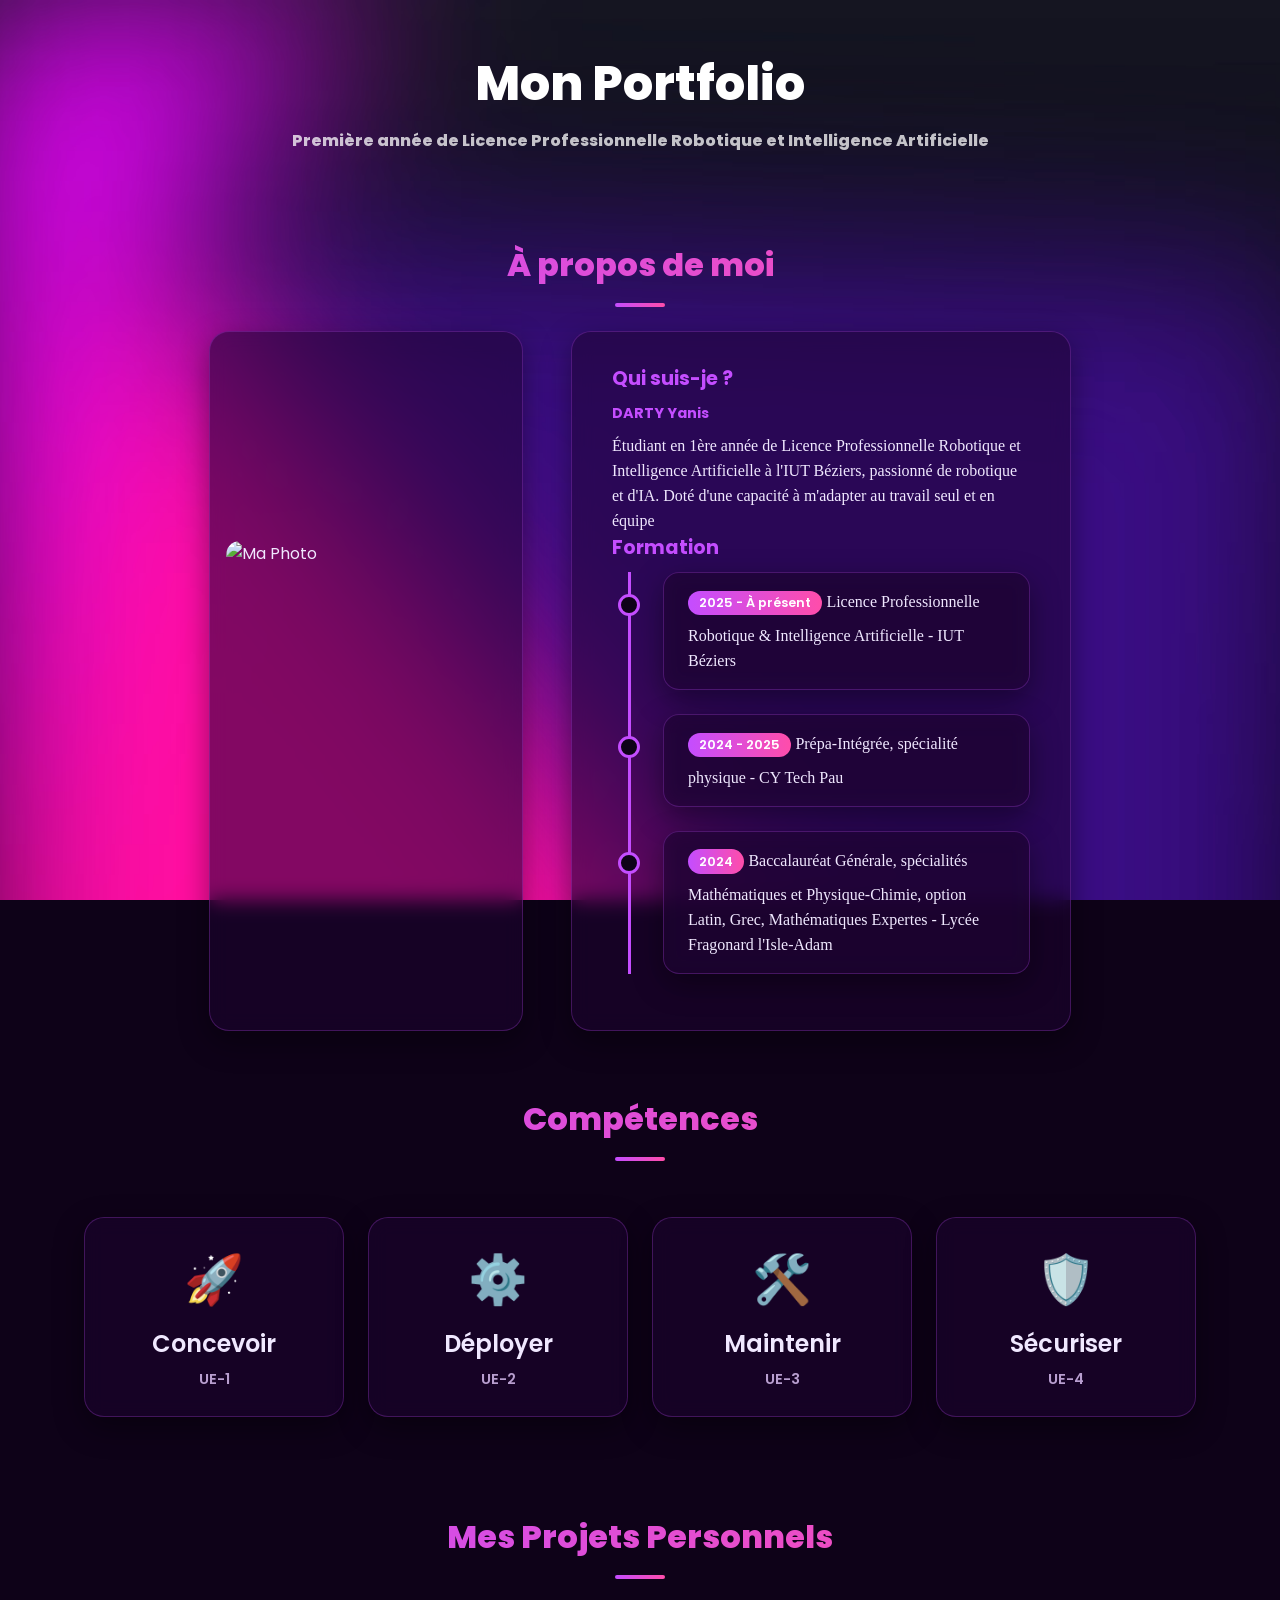
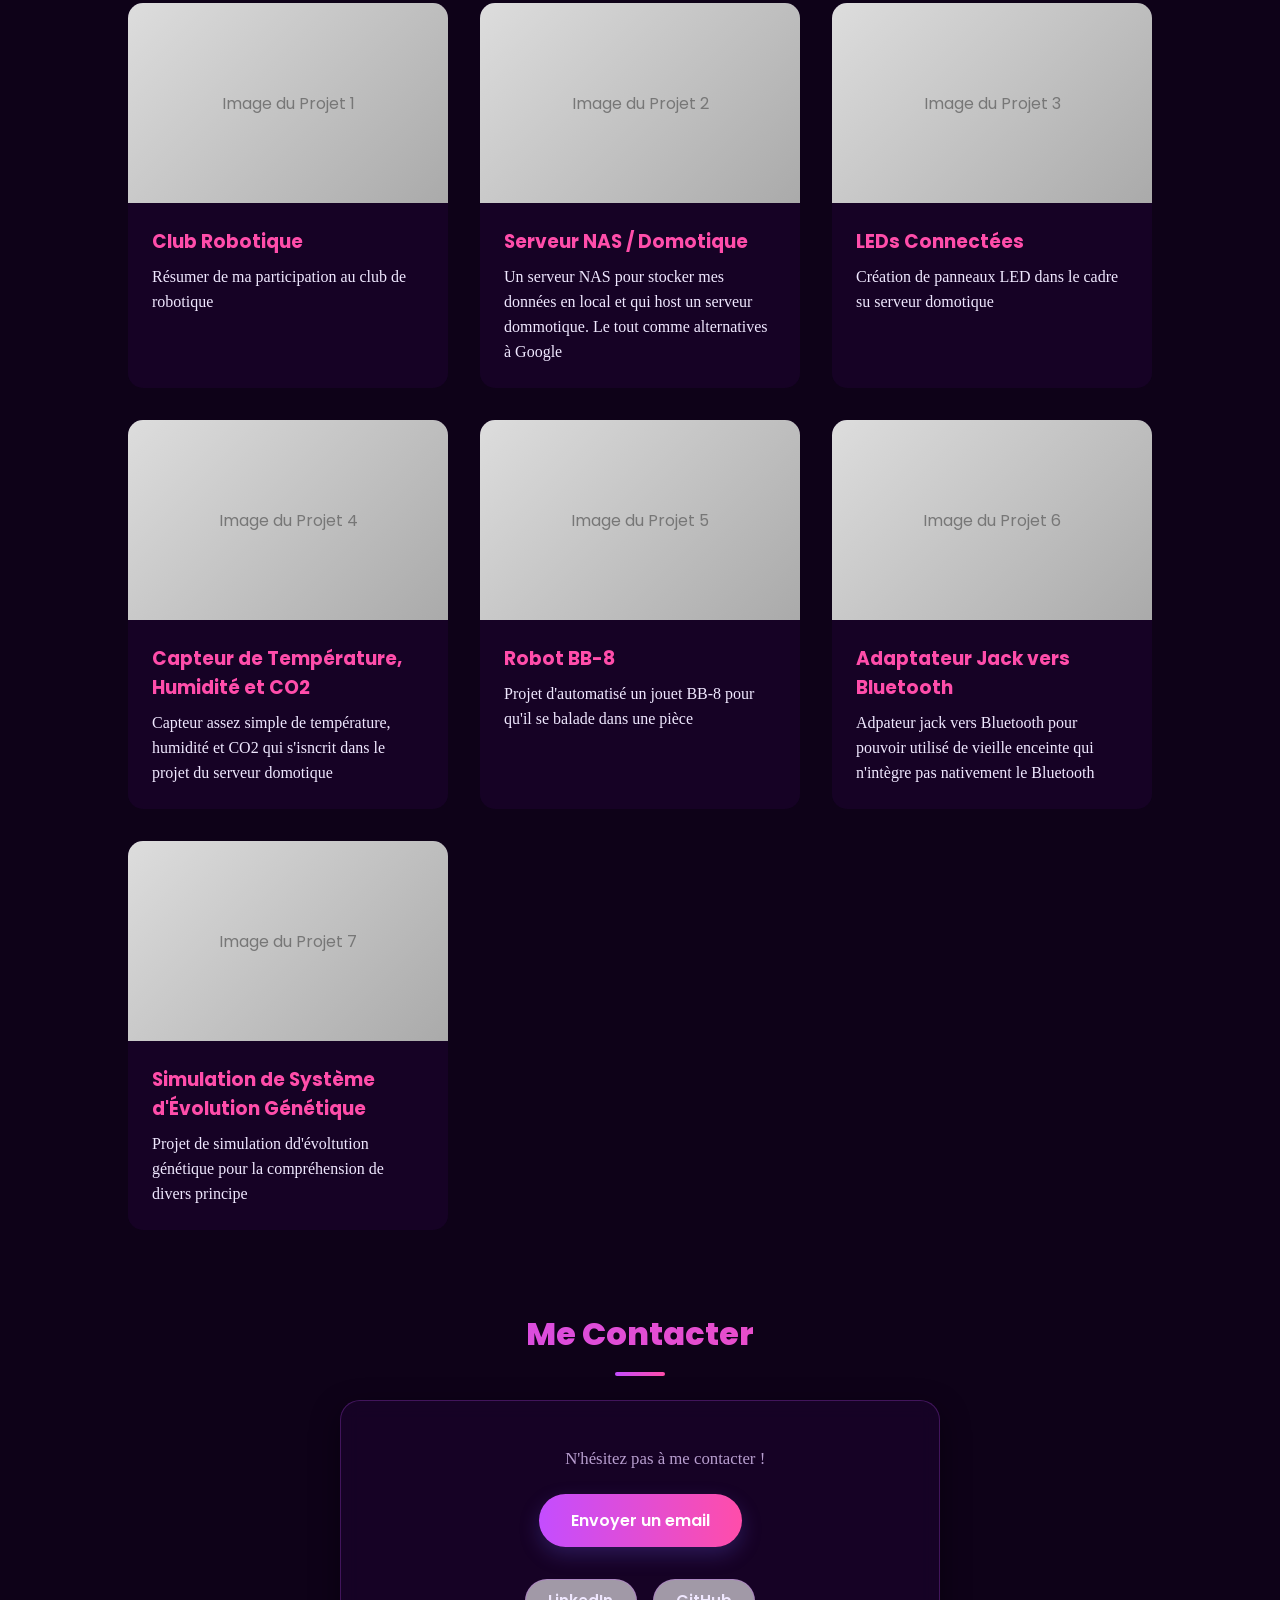
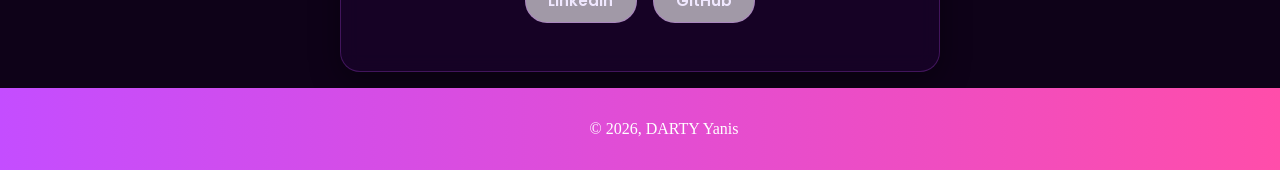
==== commit 2bd300d1: "Modification générale" ====
--- a/index.html
+++ b/index.html
@@ -24,7 +24,7 @@
         <h2 class="section-title">À propos de moi</h2>
         <div class="about-container">
             <div class="about-img">
-                <img src="image.jpg" alt="Ma Photo">
+                <img src="ressources/" alt="Ma Photo">
             </div>
             <div class="about-text">
                 <h3>Qui suis-je ?</h3>
@@ -86,7 +86,7 @@
             <h2>🚀 UE-01 : Concevoir</h2>
             <p class="accordion-block-title">Compétences Essentiels</p>
             <div class="accordion-group">
-                <button class="accordion-btn"><span>En respectant les normes industrielles</span><span class="accordion-chevron">▾</span></button>
+                <button class="accordion-btn"><div class="led-indicator led-yellow" title="Niveau : En cours d'acquisition"></div><span>En respectant les normes industrielles</span><span class="accordion-chevron">▾</span></button>
                 <div class="accordion-panel">
                     <div class="accordion-panel-inner">
                         <p>
@@ -131,7 +131,7 @@
                 </div>
             </div>
             <div class="accordion-group">
-                <button class="accordion-btn"><span>En s'assurant de la réutilisation des parties de code ou de projets</span><span class="accordion-chevron">▾</span></button>
+                <button class="accordion-btn"><div class="led-indicator led-green" title="Niveau : Acquis"></div><span>En s'assurant de la réutilisation des parties de code ou de projets</span><span class="accordion-chevron">▾</span></button>
                 <div class="accordion-panel">
                     <div class="accordion-panel-inner">
                         <p>
@@ -170,7 +170,7 @@
                 </div>
             </div>
             <div class="accordion-group">
-                <button class="accordion-btn"><span>En assurant une veille technologique</span><span class="accordion-chevron">▾</span></button>
+                <button class="accordion-btn"><div class="led-indicator led-yellow" title="Niveau : En cours d'acquisition"></div><span>En assurant une veille technologique</span><span class="accordion-chevron">▾</span></button>
                 <div class="accordion-panel">
                     <div class="accordion-panel-inner">
                         <p>
@@ -211,7 +211,7 @@
                 </div>
             </div>
             <div class="accordion-group">
-                <button class="accordion-btn"><span>En communication en français et en anglais avec les différents acteurs impliqués</span><span class="accordion-chevron">▾</span></button>
+                <button class="accordion-btn"><div class="led-indicator led-green" title="Niveau : Acquis"></div><span>En communication en français et en anglais avec les différents acteurs impliqués</span><span class="accordion-chevron">▾</span></button>
                 <div class="accordion-panel">
                     <div class="accordion-panel-inner">
                         <p>
@@ -259,7 +259,7 @@
             </div>
             <p class="accordion-block-title">Apprentissages Critiques</p>
             <div class="accordion-group">
-                <button class="accordion-btn"><span>Analyser les schémas techniques (P&ID, plans mécaniques, schémas électriques) correspondant à l'installation existante d'un client ou à un projet en cours</span><span class="accordion-chevron">▾</span></button>
+                <button class="accordion-btn"><div class="led-indicator led-yellow" title="Niveau : En cours d'acquisition"></div><span>Analyser les schémas techniques (P&ID, plans mécaniques, schémas électriques) correspondant à l'installation existante d'un client ou à un projet en cours</span><span class="accordion-chevron">▾</span></button>
                 <div class="accordion-panel">
                     <div class="accordion-panel-inner">
                         <p>
@@ -320,7 +320,7 @@
                 </div>
             </div>
             <div class="accordion-group">
-                <button class="accordion-btn"><span>Choisir les capteurs et les actionneurs adaptés aux besoins du client, aux normes correspondant à son secteur d'activité, et à son procédé</span><span class="accordion-chevron">▾</span></button>
+                <button class="accordion-btn"><div class="led-indicator led-yellow" title="Niveau : En cours d'acquisition"></div><span>Choisir les capteurs et les actionneurs adaptés aux besoins du client, aux normes correspondant à son secteur d'activité, et à son procédé</span><span class="accordion-chevron">▾</span></button>
                 <div class="accordion-panel">
                     <div class="accordion-panel-inner">
                         <p>Choisir les capteurs et les actionneurs adaptés aux besoins du client, aux normes correspondant à
@@ -365,7 +365,7 @@
                 </div>
             </div>
             <div class="accordion-group">
-                <button class="accordion-btn"><span>Concevoir l'Interface Homme Machine permettant de piloter l'installation localement ou à distance</span><span class="accordion-chevron">▾</span></button>
+                <button class="accordion-btn"><div class="led-indicator led-orange" title="Niveau : En cours d'acquisition"></div><span>Concevoir l'Interface Homme Machine permettant de piloter l'installation localement ou à distance</span><span class="accordion-chevron">▾</span></button>
                 <div class="accordion-panel">
                     <div class="accordion-panel-inner">
                         <p>
@@ -409,7 +409,7 @@
                 </div>
             </div>
             <div class="accordion-group">
-                <button class="accordion-btn"><span>Programmer les automates programmables, les robots, les IHM permettant de répondre au cahier des charges du projet d'automatisme industriel</span><span class="accordion-chevron">▾</span></button>
+                <button class="accordion-btn"><div class="led-indicator led-yellow" title="Niveau : En cours d'acquisition"></div><span>Programmer les automates programmables, les robots, les IHM permettant de répondre au cahier des charges du projet d'automatisme industriel</span><span class="accordion-chevron">▾</span></button>
                 <div class="accordion-panel">
                     <div class="accordion-panel-inner">
                         <p>
@@ -458,7 +458,7 @@
                 </div>
             </div>
             <div class="accordion-group">
-                <button class="accordion-btn"><span>Utiliser la vision industrielle et l'intelligence artificielle dans le but d'améliorer la production</span><span class="accordion-chevron">▾</span></button>
+                <button class="accordion-btn"><div class="led-indicator led-yellow" title="Niveau : En cours d'acquisition"></div><span>Utiliser la vision industrielle et l'intelligence artificielle dans le but d'améliorer la production</span><span class="accordion-chevron">▾</span></button>
                 <div class="accordion-panel">
                     <div class="accordion-panel-inner">
                         <p>
@@ -523,7 +523,7 @@
                 </div>
             </div>
             <div class="accordion-group">
-                <button class="accordion-btn"><span>Planifier les mouvements et les trajectoires d'un robot</span><span class="accordion-chevron">▾</span></button>
+                <button class="accordion-btn"><div class="led-indicator led-yellow" title="Niveau : En cours d'acquisition"></div><span>Planifier les mouvements et les trajectoires d'un robot</span><span class="accordion-chevron">▾</span></button>
                     <div class="accordion-panel">
                         <div class="accordion-panel-inner">
                             <p>
@@ -576,7 +576,7 @@
             </div>
             <p class="accordion-block-title">Situations d'apprentissages</p>
             <div class="accordion-group">
-                <button class="accordion-btn"><span>Conception d'une application d'automatisme ou de robotique, en réponse à un cahier des charges</span><span class="accordion-chevron">▾</span></button>
+                <button class="accordion-btn"><div class="led-indicator led-yellow" title="Niveau : En cours d'acquisition"></div><span>Conception d'une application d'automatisme ou de robotique, en réponse à un cahier des charges</span><span class="accordion-chevron">▾</span></button>
                     <div class="accordion-panel">
                         <div class="accordion-panel-inner">
                             <p>
@@ -615,7 +615,7 @@
                     </div>
             </div>
             <div class="accordion-group">
-                <button class="accordion-btn"><span>Conseil à un client dans le but de lui permettre d'améliorer sa productivité et de la faire évoluer vers une industrie 4.0 ou 5.0</span><span class="accordion-chevron">▾</span></button>
+                <button class="accordion-btn"><div class="led-indicator led-orange" title="Niveau : En cours d'acquisition"></div><span>Conseil à un client dans le but de lui permettre d'améliorer sa productivité et de la faire évoluer vers une industrie 4.0 ou 5.0</span><span class="accordion-chevron">▾</span></button>
                     <div class="accordion-panel">
                         <div class="accordion-panel-inner">
                             <p>
@@ -668,7 +668,7 @@
             <h2>⚙️ UE-02 : Déployer</h2>
             <p class="accordion-block-title">Compétences Essentiels</p>
             <div class="accordion-group">
-                <button class="accordion-btn"><span>En se protégeant des risques liés au milieu industriel</span><span class="accordion-chevron">▾</span></button>
+                <button class="accordion-btn"><div class="led-indicator led-yellow" title="Niveau : Acquis"></div><span>En se protégeant des risques liés au milieu industriel</span><span class="accordion-chevron">▾</span></button>
                     <div class="accordion-panel">
                         <div class="accordion-panel-inner">
                             <p>
@@ -734,7 +734,7 @@
                 </div>
             </div>
             <div class="accordion-group">
-                <button class="accordion-btn"><span>En respectant les procédures QHSSE de l’entreprise</span><span class="accordion-chevron">▾</span></button>
+                <button class="accordion-btn"><div class="led-indicator led-green" title="Niveau : Acquis"></div><span>En respectant les procédures QHSSE de l’entreprise</span><span class="accordion-chevron">▾</span></button>
                 <div class="accordion-panel">
                     <div class="accordion-panel-inner">
                         <p>
@@ -772,7 +772,7 @@
                 </div>
             </div>
             <div class="accordion-group">
-                <button class="accordion-btn"><span>En communication en français et en anglais avec les différents acteurs impliqués</span><span class="accordion-chevron">▾</span></button>
+                <button class="accordion-btn"><div class="led-indicator led-green" title="Niveau : Acquis"></div><span>En communication en français et en anglais avec les différents acteurs impliqués</span><span class="accordion-chevron">▾</span></button>
                     <div class="accordion-panel">
                         <div class="accordion-panel-inner">
                             <p>
@@ -820,7 +820,7 @@
             </div> 
             <p class="accordion-block-title">Apprentissages Critiques</p>
             <div class="accordion-group">
-                <button class="accordion-btn"><span>Valider le fonctionnement d'une solution d'automatisme ou de robotique en atelier (FAT)</span><span class="accordion-chevron">▾</span></button>
+                <button class="accordion-btn"><div class="led-indicator led-yellow" title="Niveau : En cours d'acquisition"></div><span>Valider le fonctionnement d'une solution d'automatisme ou de robotique en atelier (FAT)</span><span class="accordion-chevron">▾</span></button>
                     <div class="accordion-panel">
                         <div class="accordion-panel-inner">
                             <p>
@@ -867,7 +867,7 @@
                 </div>
             </div>
             <div class="accordion-group">
-                <button class="accordion-btn"><span>Raccorder les entrées et sorties d'une solution d'automatisme ou de robotique et vérifier le bon fonctionnement des chaînes d'information ou d'action (synchros)</span><span class="accordion-chevron">▾</span></button>
+                <button class="accordion-btn"><div class="led-indicator led-yellow" title="Niveau : En cours d'acquisition"></div><span>Raccorder les entrées et sorties d'une solution d'automatisme ou de robotique et vérifier le bon fonctionnement des chaînes d'information ou d'action (synchros)</span><span class="accordion-chevron">▾</span></button>
                     <div class="accordion-panel">
                         <div class="accordion-panel-inner">
                             <p>
@@ -902,7 +902,7 @@
                 </div>
             </div>
             <div class="accordion-group">
-                <button class="accordion-btn"><span>Configurer les entrées et sorties d'une solution d'automatisme ou de robotique.</span><span class="accordion-chevron">▾</span></button>
+                <button class="accordion-btn"><div class="led-indicator led-orange" title="Niveau : En cours d'acquisition"></div><span>Configurer les entrées et sorties d'une solution d'automatisme ou de robotique.</span><span class="accordion-chevron">▾</span></button>
                     <div class="accordion-panel">
                         <div class="accordion-panel-inner">
                             <p>
@@ -947,7 +947,7 @@
                 </div>
             </div>
             <div class="accordion-group">
-                <button class="accordion-btn"><span>Valider le fonctionnement d'une solution d'automatisme / de robotique sur site (SAT)</span><span class="accordion-chevron">▾</span></button>
+                <button class="accordion-btn"><div class="led-indicator led-yellow" title="Niveau : En cours d'acquisition"></div><span>Valider le fonctionnement d'une solution d'automatisme / de robotique sur site (SAT)</span><span class="accordion-chevron">▾</span></button>
                     <div class="accordion-panel">
                         <div class="accordion-panel-inner">
                             <p>
@@ -995,7 +995,7 @@
                 </div>
             </div>
             <div class="accordion-group">
-                <button class="accordion-btn"><span>Analyser l'architecture réseau d'un client dans le but d'intégrer un composant d'automatisme ou de robotique</span><span class="accordion-chevron">▾</span></button>
+                <button class="accordion-btn"><div class="led-indicator led-yellow" title="Niveau : En cours d'acquisition"></div><span>Analyser l'architecture réseau d'un client dans le but d'intégrer un composant d'automatisme ou de robotique</span><span class="accordion-chevron">▾</span></button>
                     <div class="accordion-panel">
                         <div class="accordion-panel-inner">
                             <p>
@@ -1028,7 +1028,7 @@
             </div>
             <p class="accordion-block-title">Situations d'apprentissages</p>
             <div class="accordion-group">
-                <button class="accordion-btn"><span>Mise en service d'une solution d'automatisme ou de robotique</span><span class="accordion-chevron">▾</span></button>
+                <button class="accordion-btn"><div class="led-indicator led-yellow" title="Niveau : En cours d'acquisition"></div><span>Mise en service d'une solution d'automatisme ou de robotique</span><span class="accordion-chevron">▾</span></button>
                 <div class="accordion-panel">
                     <div class="accordion-panel-inner">
                         <p>
@@ -1055,7 +1055,7 @@
                             le démonstrateur à échoué aussi lors de la présentation car pas assez solide. Cependant le but était d'essyer
                             de mettre en service notre solution.
                         </p>
-                        <div class="media-placeholder"></div>
+                        <div class="media-placeholder">
                             <video width="25%" height="25%" controls>
                                 <source src="ressources/SAE2.1vid.mov" type="video/mp4">
                             </video>
@@ -1064,30 +1064,55 @@
                 </div>
             </div>
             <div class="accordion-group">
-                <button class="accordion-btn"><span>Mise en service d'une supervision ou d'un système de contrôle commande</span><span class="accordion-chevron">▾</span></button>
-                    <div class="accordion-panel">
-                        <div class="accordion-panel-inner">
-                            <p>Texte à compléter…</p>
-                            <div class="media-placeholder">📷 Emplacement image</div>
-                            <div class="media-placeholder">🎬 Emplacement vidéo</div>
-                            <div class="doc-links">
-                            <a href="#" class="doc-link">📄 Document</a>
-                        </div>
-                    </div>
-                </div>
-            </div>
-            <div class="accordion-group">
-                <button class="accordion-btn"><span>Mise en place et paramétrage d'une infrastructure réseau</span><span class="accordion-chevron">▾</span></button>
-                    <div class="accordion-panel">
-                        <div class="accordion-panel-inner">
-                            <p>Texte à compléter…</p>
-                            <div class="media-placeholder">📷 Emplacement image</div>
-                            <div class="media-placeholder">🎬 Emplacement vidéo</div>
-                            <div class="doc-links">
-                            <a href="#" class="doc-link">📄 Document</a>
-                        </div>
-                    </div>
-                </div>
+                <button class="accordion-btn"><div class="led-indicator led-orange" title="Niveau : En cours d'acquisition"></div><span>Mise en service d'une supervision ou d'un système de contrôle commande</span><span class="accordion-chevron">▾</span></button>
+                    <div class="accordion-panel">
+                        <div class="accordion-panel-inner">
+                            <p>
+                                Au cours de cette année lors de mes cours de R2.17 et R2.18 consacrer à la régulation et aux asservissements,
+                                j'ai eu l'occasion de mettre en place des systèmes de contrôle-commande qui avaient pour but de monitorer,
+                                sur des courbes, les performances et comportements d'un procédé afin d'avoir la possibilité de les analysés
+                                et de réajuster les paramètres pour obtenir le résultat escompté.
+                                <br>
+                                Dans ces TP, j'ai pu intégrer les automates au système sur FactoryIO pour les simulations et directement
+                                sur les machines pour tester si le système de contrôle de commande fonctionnait ou non.
+                                <br>
+                                Lors de mes tests de fonctionnement, je vérifiais si les commandes envoyées produisaient bien les actions
+                                attendues et que chaque retour étaient correct. 
+                                <br>
+                                C'est ainsi que j'ai pu mettre en place des systèmes de contrôle.
+                            </p>
+                            <div class="media-placeholder">
+                                <img src="ressources/Capture d’écran 2026-06-26 à 10.35.45.png"> Image - R2.17
+                                <img src="ressources/Capture d’écran 2026-06-26 à 10.37.19.png"> Image - R2.18
+                            </div>
+                    </div>
+                </div>
+            </div>
+            <div class="accordion-group">
+                <button class="accordion-btn"><div class="led-indicator led-orange" title="Niveau : En cours d'acquisition"></div><span>Mise en place et paramétrage d'une infrastructure réseau</span><span class="accordion-chevron">▾</span></button>
+                    <div class="accordion-panel">
+                        <div class="accordion-panel-inner">
+                            <p>
+                                Lors de cette première année, j'ai eu pas mal de cours de réseaux entre le premier et le second semestres
+                                (R1.09 et R2.09).
+                            </p>
+                            <p>
+                                En ce qui concerne la compétence de mis en place et en paramétrage d'une infrastructure réseau, j'ai pu
+                                pratiquer cela un peu lors des TP de réseaux lorsque je travaillais sur les Vlans. J'ai mis en place lors
+                                de ce TP en simulation sur Cisco Packet Tracer un réseau de Vlans simulant un réseau d'entreprise ou encore,
+                                en réelle avec des switchs de niveau 2.
+                            </p>
+                            <p>
+                                Ainsi, j'ai appris à mettre en place et paramétrer une infrastructure réseaux bien que je sois loin d'être
+                                un expert en la matière.
+                            </p>
+                            <div class="media-placeholder">
+                                <img src="ressources/Capture d’écran 2026-06-26 à 10.50.26.png"> Image - R2.09
+                                <img src="ressources/Capture d’écran 2026-06-26 à 10.50.36.png"> Image - R2.09
+                                <img src="ressources/Capture d’écran 2026-06-26 à 10.51.23.png"> Image - R2.09
+                            </div>
+                        </div>
+                    </div>
             </div>                
         </section>
 
@@ -1096,7 +1121,7 @@
             <h2>🛠️ UE-03 : Maintenir et gérer</h2>
             <p class="accordion-block-title">Compétences Essentiels</p>
             <div class="accordion-group">
-                <button class="accordion-btn"><span>En se protégeant des risques liés au milieu industriel</span><span class="accordion-chevron">▾</span></button>
+                <button class="accordion-btn"><div class="led-indicator led-yellow" title="Niveau : En cours d'acquisition"></div><span>En se protégeant des risques liés au milieu industriel</span><span class="accordion-chevron">▾</span></button>
                     <div class="accordion-panel">
                         <div class="accordion-panel-inner">
                             <p>
@@ -1162,7 +1187,7 @@
                 </div>
             </div>
             <div class="accordion-group">
-                <button class="accordion-btn"><span>En respectant les procédures QHSSE de l’entreprise</span><span class="accordion-chevron">▾</span></button>
+                <button class="accordion-btn"><div class="led-indicator led-green" title="Niveau : Acquis"></div><span>En respectant les procédures QHSSE de l’entreprise</span><span class="accordion-chevron">▾</span></button>
                 <div class="accordion-panel">
                     <div class="accordion-panel-inner">
                         <p>
@@ -1200,7 +1225,7 @@
                 </div>
             </div>
             <div class="accordion-group">
-                <button class="accordion-btn"><span>En assurant la traçabilité des opérations</span><span class="accordion-chevron">▾</span></button>
+                <button class="accordion-btn"><div class="led-indicator led-green" title="Niveau : Acquis"></div><span>En assurant la traçabilité des opérations</span><span class="accordion-chevron">▾</span></button>
                 <div class="accordion-panel">
                     <div class="accordion-panel-inner">
                         <p>
@@ -1263,7 +1288,7 @@
                 </div>
             </div>
             <div class="accordion-group">
-                <button class="accordion-btn"><span>En communication en français et en anglais avec les différents acteurs impliqués</span><span class="accordion-chevron">▾</span></button>
+                <button class="accordion-btn"><div class="led-indicator led-green" title="Niveau : Acquis"></div><span>En communication en français et en anglais avec les différents acteurs impliqués</span><span class="accordion-chevron">▾</span></button>
                 <div class="accordion-panel">
                     <div class="accordion-panel-inner">
                         <p>
@@ -1311,7 +1336,7 @@
             </div>  
             <p class="accordion-block-title">Apprentissages Critiques</p>
             <div class="accordion-group">
-                <button class="accordion-btn"><span>Effectuer la vérification métrologique d'un instrument de mesure</span><span class="accordion-chevron">▾</span></button>
+                <button class="accordion-btn"><div class="led-indicator led-red" title="Niveau : Non acquis"></div><span>Effectuer la vérification métrologique d'un instrument de mesure</span><span class="accordion-chevron">▾</span></button>
                     <div class="accordion-panel">
                         <div class="accordion-panel-inner">
                             <p>
@@ -1331,7 +1356,7 @@
                     </div>
             </div>
             <div class="accordion-group">
-                <button class="accordion-btn"><span>Déterminer la durée de vie d'un actionneur, ou d'une pièce d'usure</span><span class="accordion-chevron">▾</span></button>
+                <button class="accordion-btn"><div class="led-indicator led-red" title="Niveau : Non acquis"></div><span>Déterminer la durée de vie d'un actionneur, ou d'une pièce d'usure</span><span class="accordion-chevron">▾</span></button>
                     <div class="accordion-panel">
                         <div class="accordion-panel-inner">
                             <p>
@@ -1369,7 +1394,7 @@
                 </div>
             </div>
             <div class="accordion-group">
-                <button class="accordion-btn"><span>Gérer les documents de suivi des instruments </span><span class="accordion-chevron">▾</span></button>
+                <button class="accordion-btn"><div class="led-indicator led-red" title="Niveau : Non acquis"></div><span>Gérer les documents de suivi des instruments </span><span class="accordion-chevron">▾</span></button>
                     <div class="accordion-panel">
                         <div class="accordion-panel-inner">
                             <p>
@@ -1398,43 +1423,58 @@
             </div>
             <p class="accordion-block-title">Situations d'apprentissages</p>
             <div class="accordion-group">
-                <button class="accordion-btn"><span>Maintenance systématique des instruments de production</span><span class="accordion-chevron">▾</span></button>
-                    <div class="accordion-panel">
-                        <div class="accordion-panel-inner">
-                            <p>Texte à compléter…</p>
-                            <div class="media-placeholder">📷 Emplacement image</div>
-                            <div class="media-placeholder">🎬 Emplacement vidéo</div>
-                            <div class="doc-links">
-                            <a href="#" class="doc-link">📄 Document</a>
-                        </div>
-                    </div>
-                </div>
-            </div>
-            <div class="accordion-group">
-                <button class="accordion-btn"><span>Maintenance préventive des instruments de production (industrie 4.0)</span><span class="accordion-chevron">▾</span></button>
-                    <div class="accordion-panel">
-                        <div class="accordion-panel-inner">
-                            <p>Texte à compléter…</p>
-                            <div class="media-placeholder">📷 Emplacement image</div>
-                            <div class="media-placeholder">🎬 Emplacement vidéo</div>
-                            <div class="doc-links">
-                            <a href="#" class="doc-link">📄 Document</a>
-                        </div>
-                    </div>
-                </div>
-            </div>
-            <div class="accordion-group">
-                <button class="accordion-btn"><span>Mise en place de solution de monitoring</span><span class="accordion-chevron">▾</span></button>
-                    <div class="accordion-panel">
-                        <div class="accordion-panel-inner">
-                            <p>Texte à compléter…</p>
-                            <div class="media-placeholder">📷 Emplacement image</div>
-                            <div class="media-placeholder">🎬 Emplacement vidéo</div>
-                            <div class="doc-links">
-                            <a href="#" class="doc-link">📄 Document</a>
-                        </div>
-                    </div>
-                </div>
+                <button class="accordion-btn"><div class="led-indicator led-red" title="Niveau : Non acquis"></div><span>Maintenance systématique des instruments de production</span><span class="accordion-chevron">▾</span></button>
+                    <div class="accordion-panel">
+                        <div class="accordion-panel-inner">
+                            <p>
+                                Lors de mon année, je n'ai pas eu la chance de faire de la maintenance systématique des instruments de production.
+                                <br>
+                                Cependant, lors d'une conférence qui s'est déroulée dans l'amphithéâtre de l'école, j'ai pu découvrir un
+                                peu ce à quoi cela correspond.
+                            </p>
+                            <p>
+                                De ce que j'en ai compris, la maintenance systématique des instruments de production est le fait de prévoir
+                                à intervalle régulier une action de maintenance du matériel. Cela a pour but de vérifier que tout se
+                                passe bien et de réparer ou changer quelque chose, avant qu'il y a une panne.
+                            </p>
+                        </div>
+                    </div>
+            </div>
+            <div class="accordion-group">
+                <button class="accordion-btn"><div class="led-indicator led-red" title="Niveau : Non acquis"></div><span>Maintenance préventive des instruments de production (industrie 4.0)</span><span class="accordion-chevron">▾</span></button>
+                    <div class="accordion-panel">
+                        <div class="accordion-panel-inner">
+                            <p>
+                                Lors de mon année, je n'ai pas eu la chance de faire de la maintenance préventive des instruments de
+                                production (industrie 4.0).
+                                <br>
+                                Cependant, lors d'une conférence qui s'est déroulée dans l'amphithéâtre de l'école, j'ai pu découvrir un peu ce à quoi cela correspond.
+                            </p>
+                            <p>
+                                De ce que j'en ai compris, la maintenance préventive des instruments de production (industrie 4.0),
+                                c'est collecté en permanence des données avec des capteurs IoT pour pouvoir faire une analyse prédictive
+                                à l'aide d'un modèle d'IA entraîné pour prédire une panne à venir et ainsi pouvoir faire de la maintenance
+                                que lorsque cela est nécessaire, mais avant que le problème survienne.
+                            </p>
+                        </div>
+                    </div>
+            </div>
+            <div class="accordion-group">
+                <button class="accordion-btn"><div class="led-indicator led-red" title="Niveau : Non acquis"></div><span>Mise en place de solution de monitoring</span><span class="accordion-chevron">▾</span></button>
+                    <div class="accordion-panel">
+                        <div class="accordion-panel-inner">
+                            <p>
+                                Lors de mon année, je n'ai pas eu la chance de faire de la mise en place de solution de monitoring.
+                                <br>
+                                Cependant, lors d'une conférence qui s'est déroulée dans l'amphithéâtre de l'école, j'ai pu découvrir un peu ce à quoi cela correspond.
+                            </p>
+                            <p>
+                                De ce que j'en ai compris, la mise en place de solution de monitoring, est le fait de collecter
+                                des données via des capteurs et de les stocker et analyser pour pouvoir faire fonctionner la maintenance
+                                prédictive. Le tout en proposant une interface tel un dashboard.
+                            </p>
+                        </div>
+                    </div>
             </div>
         </section>
 
@@ -1443,7 +1483,7 @@
             <h2>🛡️ UE-04 : Sécuriser</h2>
             <p class="accordion-block-title">Compétences Essentiels</p>
             <div class="accordion-group">
-                <button class="accordion-btn"><span>En mesurant et analysant les risques</span><span class="accordion-chevron">▾</span></button>
+                <button class="accordion-btn"><div class="led-indicator led-yellow" title="Niveau : En cours d'acquisition"></div><span>En mesurant et analysant les risques</span><span class="accordion-chevron">▾</span></button>
                     <div class="accordion-panel">
                         <div class="accordion-panel-inner">
                            <p>
@@ -1488,7 +1528,7 @@
                 </div>
             </div>
             <div class="accordion-group">
-                <button class="accordion-btn"><span>En respectant les normes et le cadre juridique</span><span class="accordion-chevron">▾</span></button>
+                <button class="accordion-btn"><div class="led-indicator led-yellow" title="Niveau : En cours d'acquisition"></div><span>En respectant les normes et le cadre juridique</span><span class="accordion-chevron">▾</span></button>
                     <div class="accordion-panel">
                         <div class="accordion-panel-inner">
                             <p>
@@ -1548,7 +1588,7 @@
                 </div>
             </div>
             <div class="accordion-group">
-                <button class="accordion-btn"><span>En intégrant les dernières technologies</span><span class="accordion-chevron">▾</span></button>
+                <button class="accordion-btn"><div class="led-indicator led-yellow" title="Niveau : En cours d'acquisition"></div><span>En intégrant les dernières technologies</span><span class="accordion-chevron">▾</span></button>
                     <div class="accordion-panel">
                         <div class="accordion-panel-inner">
                             <p>
@@ -1581,7 +1621,7 @@
                 </div>
             </div>
             <div class="accordion-group">
-                <button class="accordion-btn"><span>En sensibilisant efficacement les acteurs concernés</span><span class="accordion-chevron">▾</span></button>
+                <button class="accordion-btn"><div class="led-indicator led-yellow" title="Niveau : En cours d'acquisition"></div><span>En sensibilisant efficacement les acteurs concernés</span><span class="accordion-chevron">▾</span></button>
                 <div class="accordion-panel">
                     <div class="accordion-panel-inner">
                         <p>
@@ -1607,7 +1647,7 @@
             </div>
             <p class="accordion-block-title">Apprentissages Critiques</p>
             <div class="accordion-group">
-                <button class="accordion-btn"><span>Identifier les risques liés au procédé de fabrication</span><span class="accordion-chevron">▾</span></button>
+                <button class="accordion-btn"><div class="led-indicator led-yellow" title="Niveau : En cours d'acquisition"></div><span>Identifier les risques liés au procédé de fabrication</span><span class="accordion-chevron">▾</span></button>
                     <div class="accordion-panel">
                         <div class="accordion-panel-inner">
                             <p>
@@ -1641,7 +1681,7 @@
                 </div>
             </div>
             <div class="accordion-group">
-                <button class="accordion-btn"><span>Se protéger des risques électriques.</span><span class="accordion-chevron">▾</span></button>
+                <button class="accordion-btn"><div class="led-indicator led-green" title="Niveau : Acquis"></div><span>Se protéger des risques électriques.</span><span class="accordion-chevron">▾</span></button>
                     <div class="accordion-panel">
                         <div class="accordion-panel-inner">
                             <p>
@@ -1673,7 +1713,7 @@
                 </div>
             </div>
             <div class="accordion-group">
-                <button class="accordion-btn"><span>Connaître les principaux types d’attaque informatique</span><span class="accordion-chevron">▾</span></button>
+                <button class="accordion-btn"><div class="led-indicator led-green" title="Niveau : Acquis"></div><span>Connaître les principaux types d’attaque informatique</span><span class="accordion-chevron">▾</span></button>
                     <div class="accordion-panel">
                         <div class="accordion-panel-inner">
                             <p>
@@ -1754,7 +1794,7 @@
                 </div>
             </div>
             <div class="accordion-group">
-                <button class="accordion-btn"><span>Connaître et utiliser les bonnes pratiques et les recommandations de cybersécurité</span><span class="accordion-chevron">▾</span></button>
+                <button class="accordion-btn"><div class="led-indicator led-green" title="Niveau : Acquis"></div><span>Connaître et utiliser les bonnes pratiques et les recommandations de cybersécurité</span><span class="accordion-chevron">▾</span></button>
                     <div class="accordion-panel">
                         <div class="accordion-panel-inner">
                             <p>
@@ -1811,56 +1851,274 @@
             </div>
             <p class="accordion-block-title">Situations d'apprentissages</p>
             <div class="accordion-group">
-                <button class="accordion-btn"><span>Mise en place de mesures de réduction des risques en lien avec la dangerosité du procédé de fabrication</span><span class="accordion-chevron">▾</span></button>
-                    <div class="accordion-panel">
-                        <div class="accordion-panel-inner">
-                            <p>Texte à compléter…</p>
-                            <div class="media-placeholder">📷 Emplacement image</div>
-                            <div class="media-placeholder">🎬 Emplacement vidéo</div>
-                            <div class="doc-links">
-                            <a href="#" class="doc-link">📄 Document</a>
-                        </div>
-                    </div>
-                </div>
-            </div>
-            <div class="accordion-group">
-                <button class="accordion-btn"><span>Assurer la cybersécurité de l'installation de production</span><span class="accordion-chevron">▾</span></button>
-                    <div class="accordion-panel">
-                        <div class="accordion-panel-inner">
-                            <p>Texte à compléter…</p>
-                            <div class="media-placeholder">📷 Emplacement image</div>
-                            <div class="media-placeholder">🎬 Emplacement vidéo</div>
-                            <div class="doc-links">
-                            <a href="#" class="doc-link">📄 Document</a>
-                        </div>
-                    </div>
-                </div>
-            </div>
-            <div class="accordion-group">
-                <button class="accordion-btn"><span>Analyse de l’existant et étude des besoins de sécurité</span><span class="accordion-chevron">▾</span></button>
-                    <div class="accordion-panel">
-                        <div class="accordion-panel-inner">
-                            <p>Texte à compléter…</p>
-                            <div class="media-placeholder">📷 Emplacement image</div>
-                            <div class="media-placeholder">🎬 Emplacement vidéo</div>
-                            <div class="doc-links">
-                            <a href="#" class="doc-link">📄 Document</a>
-                        </div>
-                    </div>
-                </div>
-            </div>
-            <div class="accordion-group">
-                <button class="accordion-btn"><span>Évolution et mise en conformité de l’installation d’une entreprise</span><span class="accordion-chevron">▾</span></button>
-                    <div class="accordion-panel">
-                        <div class="accordion-panel-inner">
-                            <p>Texte à compléter…</p>
-                            <div class="media-placeholder">📷 Emplacement image</div>
-                            <div class="media-placeholder">🎬 Emplacement vidéo</div>
-                            <div class="doc-links">
-                            <a href="#" class="doc-link">📄 Document</a>
-                        </div>
-                    </div>
-                </div>
+                <button class="accordion-btn"><div class="led-indicator led-yellow" title="Niveau : En cours d'acquisition"></div><span>Mise en place de mesures de réduction des risques en lien avec la dangerosité du procédé de fabrication</span><span class="accordion-chevron">▾</span></button>
+                    <div class="accordion-panel">
+                        <div class="accordion-panel-inner">
+                            <p>
+                                Lors de ma SAÉ 2.3, j'ai eu l'occasion de réaliser les attendue de cette situation professionnelle puisque
+                                lors de celle-ci, il m'a fallu passer de la théorie à la pratique pour sécuriser l'environnement de travail.
+                                <br>
+                                Pour intervenir sur l'armoire électrique du système, j'ai appliqué une procédure de réduction de risque,
+                                avec des mesures physiques et matérielles comme la mise en place d'une nappe isolante pour condamner la
+                                zone de danger lors des opérations, l'utilisation de la VAT pour valider la consignation avant de commencer
+                                à manipuler.
+                                <br>
+                                Pour mener à bien cette mise en sécurité, j'ai mobilisé les compétences théoriques développées dans le
+                                module R2.06 - Puissance et schéma de liaison à la terre, ce qui m'a permis de comprendre l'origine des
+                                risques matériels et de mettre en œuvre les barrières de protection adéquate pour l'opérateur.
+                            </p>
+                            <p>
+                                Aussi, lors de la SAÉ 2.2, j'ai pu voir en théorie la mise en place d'un capteur de présence sur
+                                le robot UR5e pour ralentir ou arrêter totalement le processus lorsqu'un opérateur s'approche.
+                            </p>
+                            <div class="media-placeholder">
+                                <img src="ressources/Capture d’écran 2026-06-23 à 16.29.06.png">Image - SAÉ 2.2
+                            </div>
+                    </div>
+                </div>
+            </div>
+            <div class="accordion-group">
+                <button class="accordion-btn"><div class="led-indicator led-yellow" title="Niveau : En cours d'acquisition"></div><span>Assurer la cybersécurité de l'installation de production</span><span class="accordion-chevron">▾</span></button>
+                    <div class="accordion-panel">
+                        <div class="accordion-panel-inner">
+                            <p>
+                                Afin d'assurer la cybersécurité de l'installation de production, il est indispensable de connaître
+                                et utiliser les bonnes pratiques et les recommandations de cybersécurité.
+                            </p>
+                            <p>
+                                Dans le cadre de cette situation d'apprentissage, j'ai sollicité au cours de cette année le module R1.11,
+                                où j'ai découvert les principes fondamentaux de l'hygiène informatique indispensables, les recommandations
+                                de l'ANSSI nécessaire que ce soit en entreprise ou pour moi-même.
+                                <br>
+                                Tous ces principes sont importants de nos jours où chaque utilisation d'Internet ou d'un réseau en
+                                général est sujet à de l'espionnage, des attaques et j'en passe.
+                            </p>
+                            <p>
+                                Pour protéger tout cela, j'ai utilisé ce que j'ai appris lors des cours de réseau de cybersécurités,
+                                les SAÉ 1.1 et SAÉ 2.4 et le bouche à oreille.
+                            </p>
+                            <p>
+                                Par exemple, j'en suis aujourd'hui arrivé à utiliser comme lui le navigateur Mullvad qui est une
+                                collaboration entre Mullvad VPN et Tor Browser qui a pour principe de ne pas avoir d’historique et
+                                d’empêcher quelconque suivis que ce soit par les cookies. De plus, il est fourni avec des extensions
+                                empêchant l’ouverture de pages non désirées, bloquant les pubs et le tracking de données ou encore en
+                                proposant nativement un DNS sécurisé.
+                                <br>
+                                En parallèle, j'utilisais déjà NordVPN pour essayer de commencer à sécuriser ma connexion à Internet et à me
+                                protéger.
+                                <br>
+                                En plus de cela dans le but de me détacher des services des géants de la tech en termes de stockage de donnée
+                                en ligne et de domotique comme Google, j'ai réalisé à l'aide d'une raspberry pi 4B un serveur NAS qui fait
+                                aussi office de serveur domotique sur laquelle je stock mes données en local et de façon sécurisé grâce à
+                                openmediavault.
+                            </p>
+                            <p>
+                                Aussi, lors de ma SAÉ 2.4, la cybersécurité est passée par la protection et l'intégrité des programmes
+                                industriels que l'on déployais, la création de notre dépôt GitHub partagé a été une mesure concrète pour
+                                sécuriser notre environnement de développement. En contrôlant précisément les accès au code, en traçant
+                                chaque modification et en évitant les pertes de données grâce au versioning, nous avons garanti qu'aucune
+                                altération malveillante ou erreur critique ne vienne compromettre le script de supervision.
+                            </p>
+                        </div>
+                    </div>
+            </div>
+            <div class="accordion-group">
+                <button class="accordion-btn"><div class="led-indicator led-yellow" title="Niveau : En cours d'acquisition"></div><span>Analyse de l’existant et étude des besoins de sécurité</span><span class="accordion-chevron">▾</span></button>
+                    <div class="accordion-panel">
+                        <div class="accordion-panel-inner">
+                            <p>
+                                L'analyse de l'existant et l'étude des besoins de sécurité sont la capacité à pouvoir chercher et trouvé les
+                                méthodes, techniques, principe, etc. qui existe sur le travaille que l'on souhaite mener et l'étude du besoin
+                                de sécurité est la capacité à pouvoir voir et prendre en compte les besoins en matière de sécurité.
+                            </p>
+                            <p>
+                                Cette mise en situation c'est appliquer lors de la SAÉ 1.1 où j'ai étudié les besoins de sécurité que l'on
+                                avait, puis j'ai fait l'analyse de l'existant pour donnée une solution à cela. 
+                                <br>
+                                Cette étude du besoin a permis de lister les besoins de sécurité indispensables, à l'instar du cloisonnement
+                                des réseaux servant à bloquer les intrusions virtuelles ou l'ajout de barrières physiques pour protéger les
+                                opérateurs dans le cadre d'un travail physique près de matérielle de production.
+                            </p>
+                                De plus lors de la SAÉ 2.3, ce même fonctionnement a été appliqué, car il me fallait analyser les schémas
+                                électriques, donc l'existant, pour repérer les sources d'énergie et anticiper les risques de court-circuit ou
+                                d'électrisation. Cette étude a déterminé ainsi nos besoins en équipement de sécurité. Et donc le protocole à
+                                suivre.
+                            </p>
+                            <p>
+                                Cette analyse de l'existant, je l'ai aussi appliqué lors de la SAÉ 2.4 où j'ai dû regarder les moyens de
+                                faire un traitement de l'image en fonction des différentes pièces que j'avais. Puis aussi, dû regarder les
+                                différentes techniques existantes pour redresser un cercle, faire de l'upscaling, etc. Et tout cela basé sur
+                                une étude des besoins fait au préalable.
+                            </p>
+                    </div>
+                </div>
+            </div>
+            <div class="accordion-group">
+                <button class="accordion-btn"><div class="led-indicator led-orange" title="Niveau : En cours d'acquisition"></div><span>Évolution et mise en conformité de l’installation d’une entreprise</span><span class="accordion-chevron">▾</span></button>
+                    <div class="accordion-panel">
+                        <div class="accordion-panel-inner">
+                            <p>
+                                Pour cette situation d'apprentissage qu'est l'évolution et mise en conformité de l’installation d’une
+                                entreprise, ce que l'on solicite est l'analyse de l'existant, afin de faire évoluer le système.
+                                <br>
+                                Dans le cadre de la SAÉ 1.2, il m'a fallu faire un revamping d'une machine, c'est-à-dire la remettre au
+                                goût du jour.
+                                <br>
+                                Pour cela, il m'a fallu tout d'abord étudier le besoin que j'avais. Une fois ce besoin identifié,
+                                il me fallait passer à la phase d'analyse de l'existant. Ici, cette analyse était de voir ce de quoi on 
+                                part afin de réaliser la demande. Puis viens la phase d'évolution du système, où il m'a fallu trouver les
+                                pièces de remplacement en respectant le cahier des charges et les normes divers comme celle de sécurité.
+                                Ainsi, en appliquant cela, j'ai pu proposer un revamping de la machine afin de répondre à une demande.
+                            </p>
+                    </div>
+                </div>
+            </div>
+        </section>
+
+        <section id="CLUB_ROBOTIQUE" class="content-section">
+            <button class="back-btn" data-back="main-nav">← Retour à l'accueil</button>
+            <h2>🤖 Club Robotique</h2>
+            <div class="w3-container w3-padding-16">
+                <p>
+                    Durant mon premier semestre, j'ai participé au club de robotique. Lors de ma participation, j'ai pu commencer
+                    à faire une base roulante de test qui utilisait un capteur à ultrason pour la gestion de collision vers l'avant,
+                    un arduino pour le cerveau de l'opération, un contrôleur pour moteur et deux moteurs. J'ai codé ce robot en C++ avec
+                    un camarade pour qu'il avant et dès qu'il se trouve à une certaines distance d'un obstacle se retourne et refait ce même
+                    schéma en boucle.
+                    <br>
+                    Puis j'ai travaillé sur la coupe de France de robotique en prenant en compte le cahier des charges, les missions à
+                    réaliser. À la suite de cela j'ai dimensioné un robot avec mes camrades et je l'ai modélisé en 3D sur fusion360.
+                    <br>
+                    Une fois, cela fait, j'ai configuré une raspberry pi 4B pour que celle-ci puisse être utilisée comme "cerveau" du
+                    robot et lancer les programmes et gérer à côté une arudino qui devait s'occuper des moteurs.
+                </p>
+            </div>
+        </section>
+
+        <section id="PROJET_NAS" class="content-section">
+            <button class="back-btn" data-back="main-nav">← Retour à l'accueil</button>
+            <h2>💡 Serveur NAS / Domotique</h2>
+            <div class="w3-container w3-padding-16">
+                <p>
+                    Depuis 3 ans, je développe de mon côté un serveur domotique via le système open-source Home Assistant.
+                    <br>
+                    J'ai commencé à développer cela, car je voulais pouvoir mon propre système domotique qui ne collecte pas mes données
+                    et qui se détache des services de Google, Amazon, Apple, etc. Pour cela, j'ai regardé beaucoup de vidéo et de
+                    documentation à ce sujet, puis j'ai commencé à acheter les composant une fois sûr de moi et de ce que je veux faire.
+                    <br>
+                    J'ai mis en place ce serveur et ajouter des extensions à l'intérieur pour ajouter tout un tas d'appareil comme des
+                    lumières connecter en Zigbee, des prise connectées, des appareil comme ma box internet et ma télévision.
+                    <br>
+                    Aujourd'hui, j'essaie de la développer encore pour intégrer d'autres appareils et la rendre le plus efficace
+                    possible.
+                </p>
+                <p>
+                    En parallèle, au bout d'un certain temps, je me suis rendu compte que j'avais besoin de stockage pour des fichier, or, je
+                    n'avais pas de périphérique externe. Donc je me suis tourné vers la solution de cloud. Cependant, cela ne m'a pas plus
+                    pour des raisons, de confiance sur les données et surtout que ce sont des services payant. Ainsi, j'ai regardé ce que je
+                    pouvais faire et trouver le projet de faire un serveur NAS. Donc j'ai décidé de développer mon serveur NAS sur un
+                    raspberry pi 4B en 8Go de RAM en utilisant openmediavault. De plus, j'ai vu une fois le serveur mis en place que je
+                    pouvais y mettre dans un conteneur mon serveur domotique ce que j'ai fait pour économiser une raspberry.
+                    <br>
+                    Ce projet est toujours en cours, car il faut que j'y ajoute des disque dure pour avoir plus de stockage, que je gère
+                    comment sont sauvegarder les données et comment y avoir accès en dehors de mon réseau local tout en faisant qu'il soit
+                    sécurisé et inaccessible pour quelqu'un d'extérieur de ceux à qui j'en donne l'accès.
+                </p>
+            </div>
+        </section>
+
+        <section id="PROJET_LED" class="content-section">
+            <button class="back-btn" data-back="main-nav">← Retour à l'accueil</button>
+            <h2>✨ LEDs Connectées</h2>
+            <div class="w3-container w3-padding-16">
+                <p>
+                    Peu après la création de mon serveur domotique, je voulais trouver des appareils à connecter dessus. J'avais des LED que
+                    j'ai essayé de connecter, or le système de ces LEDs ne pouvais pas être lié au serveur. Et plutôt que jouer à tout
+                    reprogrammer, ou d'en acheter qui se connecte directement, j'ai préféré les faire moi-même, car c'était un projet que
+                    je trouvais intéressant et que cela ne me revenait pas à trop chère. J'ai regardé comment faire via des forums en lignes
+                    et des vidéos. Puis une fois le travail de recherche fait, j'ai acheté les composants : bandeau LED WS2812b, Weemos
+                    D1mini et une alimentation 20A en 5V.
+                    <br>
+                    Une fois les composant reçu, j'ai découpé les LEDs en plus petit morceau pour les mettre dans un boîtier designer et fait
+                    imprimer en 3D. Puis je les ai mis dedans pour faire des LEDs murales connecté à mon serveur.
+                </p>
+            </div>
+        </section>
+
+        <section id="PROJET_CAPTEUR" class="content-section">
+            <button class="back-btn" data-back="main-nav">← Retour à l'accueil</button>
+            <h2>🌡️ Capteur de Température, Humidité et CO2</h2>
+            <div class="w3-container w3-padding-16">
+                <p>
+                    Peu après la création de mon serveur domotique, je voulais trouver des appareils à connecter dessus. En faisant mes
+                    recherches pour mon serveur domotique, je suis tombé assez vite sur un projet qui a attiré mon attention. Celui-ci étant,
+                    de faire par moi-même un boîtier avec des bandes LEDs et un capteur, un détecteur et afficheur en continu de température,
+                    humidité et CO2. Après m'être renseigné sur le projet, j'ai commencé par designer un boîtier avec la taille des composants
+                    que j'avais trouvé sur Internet puis l'imprimer. Ensuite, j'ai commandé les composants : bandeau LED WS2812b, un capteur
+                    SDC40 et un weemos D1mini. En plus de cela, j'ai commandé au cas où et dans le cadre de potentille future projet de DHT11
+                    pour la température et l'humidité seulement.
+                    <br>
+                    Une fois tout les composant arrivé, j'ai soudé le tout, monter et programmer en YAML sur ESPHome pour le connecteur à mon
+                    serveur. Maintenant, j'ai un capteur qui m'affiche en temps réel avec les bandes LEDs via des couleurs le taux d'humidité
+                    de particule ppm et la température. Seulement, vue que cela était dans un boîtier, il a fallu calibrer le capteur pour la
+                    température et l'humidité ce que je fis de manière empirique.
+                </p>
+            </div>
+        </section>
+
+        <section id="PROJET_BLUE" class="content-section">
+            <button class="back-btn" data-back="main-nav">← Retour à l'accueil</button>
+            <h2>🎧 Adaptateur Jack vers Bluetooth</h2>
+            <div class="w3-container w3-padding-16">
+                <p>
+                    Puisque je fais de la musique et que j'en écoute beaucoup, je me suis procuré de bonne enceintes.
+                    Cependant, elles fonctionnent via un jack. Et le problème étant que depuis quelques années Apple on supprimer le port
+                    jack de leur nouveau modèle. Alors je me retrouve à ne pas pouvoir mettre de la musique depuis mon téléphone ce qui est
+                    pourtant bien pratique. De cette problématique à émergée une idée, celle de transformé mes enceintes filaires en enceinte
+                    Bluetooth. Je me suis don renseigné sur les méthodes et les composants. Cependant, je n'ai pas encore commandé les composants,
+                    car d'autres projets sont déjà en cours, mais celui-ci ne serait pas tardé.
+                </p>
+            </div>
+        </section>
+
+        <section id="PROJET_EVOLUTION" class="content-section">
+            <button class="back-btn" data-back="main-nav">← Retour à l'accueil</button>
+            <h2>🧬 Simulation de Système d'Évolution Génétique</h2>
+            <div class="w3-container w3-padding-16">
+                <p>
+                    Suite aux cours sur la Programmation Orienté Objet que j'ai eus en cours une idée que j'avais depuis longtemps resurgi.
+                    Lorsque j'étais en NSI en première, j'avais entendu parler de simulation d'évolution génétique. Je m'étais renseigné
+                    dessus, mais n'ayant à ce moment-là pas assez de connaissance en python, j'ai abandonné l'idée d'en faire un moi-même.
+                    Puis avec le cours de programmation l'idée m'est revenue sauf que cette fois, si je suis meilleur en python. Ainsi ai-je
+                    commencé à programmer avec pygame pour le visuel une simulation d'évolution génétique en donnant une population de départ
+                    avec des attributs aléatoire, qui doivent survivre à un virus et à la faim. Les individus de la population amassent un
+                    score dans la partie en fonction du nombre de fruits qu'ils langent et de combien de temps il survive. Ainsi une fois tous
+                    mort, une nouvelle génération est créée en donnant à la majorité des nouveaux soit 80 % de la population, les statistiques
+                    d'un nombre des meilleurs parents et la partie récente hérite de statistiques aléatoires ou issues des plus mauvaises de
+                    la génération précédente.
+                    <br>
+                    Les statistiques que j'ai mises sont, les points de vie, la faim, la peur, la distance de vision, la vitesse, la taille,
+                    et la gourmandise, afin de pouvoir avoir des générations qui évoluent vraiment jusqu'à trouver des statistiques parfaites
+                    pour survivre.
+                </p>
+            </div>
+        </section>
+
+        <section id = "PROJET_BB8" class="content-section">
+            <button class="back-btn" data-back="main-nav">← Retour à l'accueil</button>
+            <h2>🤖 Robot BB-8</h2>
+            <div class="w3-container w3-padding-16">
+                <p>
+                    Lorsque j'étais plus jeune, je me suis acheté un robot télécommandé de BB-8 del'univers Star Wars et ces plus tard en
+                    essayant de rejouer avec que je me suis dit que c'est dommage, car la télécommande est lourde, encombrante et peu pratique
+                    ainsi que le nombre d'action possible était limité. Je me suis alors dis dans un premier temps que j'allais faire quelques
+                    modifications sur le robot pour avoir une meilleure télécommande et plus d'actions. Puis une idée a surgi. Je me suis
+                    demandé, pourquoi pas le rendre automatisé, c'est-à-dire que celui-ci ne soit plus contrôler par une télécommande, mais
+                    fonctionne seul et se déplace. Puis si jamais j'y arrive passé de mouvement aléatoire à logique et calculé et ainsi de suite
+                    l'améliorer. Pour cela, je me suis renseigné sur les composants pour remplacer l'ancien moteur et comment le faire fonctionner
+                    seul et avec quelle carte. Je ne me suis pas penché plus loin sur le sujet pour diverses raisons, mais c'est un projet que je
+                    garde sous le coude et je commence à essayer de reprendre pour en faire quelque chose d'abouti et de chouette.
+                </p>
             </div>
         </section>
     </main>
@@ -1871,99 +2129,59 @@
     <section id="projects">
         <h2 class="section-title">Mes Projets Personnels</h2>
         <div class="projects-grid">
-            <article class="project-card">
+            <article class="project-card" data-target="CLUB_ROBOTIQUE">
                 <div class="project-img">Image du Projet 1</div>
                 <div class="project-info">
                     <h3>Club Robotique</h3>
-                    <p>Description</p>
-                    <div class="tags">
-                        <span class="tag">tag</span>
-                        <span class="tag">tag</span>
-                    </div>
+                    <p2>Résumer de ma participation au club de robotique</p2>
                 </div>
             </article>
 
-            <article class="project-card">
+            <article class="project-card" data-target="PROJET_NAS">
                 <div class="project-img">Image du Projet 2</div>
                 <div class="project-info">
                     <h3>Serveur NAS / Domotique</h3>
-                    <p>Description</p>
-                    <div class="tags">
-                        <span class="tag">tag</span>
-                        <span class="tag">tag</span>
-                    </div>
+                    <p2>Un serveur NAS pour stocker mes données en local et qui host un serveur dommotique. Le tout comme alternatives à Google</p2>
                 </div>
             </article>
 
-            <article class="project-card">
+            <article class="project-card" data-target="PROJET_LED">
                 <div class="project-img">Image du Projet 3</div>
                 <div class="project-info">
                     <h3>LEDs Connectées</h3>
-                    <p>description</p>
-                    <div class="tags">
-                        <span class="tag">tag</span>
-                        <span class="tag">tag</span>
-                    </div>
+                    <p2>Création de panneaux LED dans le cadre su serveur domotique</p2>
                 </div>
             </article>
 
-            <article class="project-card">
+            <article class="project-card" data-target="PROJET_CAPTEUR">
                 <div class="project-img">Image du Projet 4</div>
                 <div class="project-info">
                     <h3>Capteur de Température, Humidité et CO2</h3>
-                    <p>description</p>
-                    <div class="tags">
-                        <span class="tag">tag</span>
-                        <span class="tag">tag</span>
-                    </div>
+                    <p2>Capteur assez simple de température, humidité et CO2 qui s'isncrit dans le projet du serveur domotique</p2>
                 </div>
             </article>
 
-            <article class="project-card">
+            <article class="project-card" data-target="PROJET_BB8">
                 <div class="project-img">Image du Projet 5</div>
                 <div class="project-info">
                     <h3>Robot BB-8</h3>
-                    <p>description</p>
-                    <div class="tags">
-                        <span class="tag">tag</span>
-                        <span class="tag">tag</span>
-                    </div>
+                    <p2>Projet d'automatisé un jouet BB-8 pour qu'il se balade dans une pièce</p2>
                 </div>
             </article>
 
-            <article class="project-card">
+            <article class="project-card" data-target="PROJET_BLUE">
                 <div class="project-img">Image du Projet 6</div>
                 <div class="project-info">
                     <h3>Adaptateur Jack vers Bluetooth</h3>
-                    <p>description</p>
-                    <div class="tags">
-                        <span class="tag">tag</span>
-                        <span class="tag">tag</span>
-                    </div>
+                    <p2>Adpateur jack vers Bluetooth pour pouvoir utilisé de vieille enceinte qui n'intègre pas nativement le Bluetooth</p2>
                 </div>
             </article>
 
-            <article class="project-card">
+            <article class="project-card" data-target="PROJET_EVOLUTION">
                 <div class="project-img">Image du Projet 7</div>
                 <div class="project-info">
                     <h3>Simulation de Système d'Évolution Génétique</h3>
-                    <p>description</p>
-                    <div class="tags">
-                        <span class="tag">tag</span>
-                        <span class="tag">tag</span>
-                    </div>
-                </div>
-            </article>
-
-            <article class="project-card">
-                <div class="project-img">Image du Projet 8</div>
-                <div class="project-info">
-                    <h3>Réparation d'une Nintendo Switch et Nintendo 3DS</h3>
-                    <p>description</p>
-                    <div class="tags">
-                        <span class="tag">tag</span>
-                        <span class="tag">tag</span>
-                    </div>
+                    <p2>Projet de simulation dd'évoltution génétique pour la compréhension de divers principe</p2>
                 </div>
             </article>
         </div>
--- a/style.css
+++ b/style.css
@@ -757,4 +757,80 @@
 
 p2 {
 font-family: "Times New Roman";
+}
+
+/* --- AMÉLIORATIONS : ACCORDÉONS & LEDS --- */
+.accordion-btn {
+    display: flex !important;
+    justify-content: space-between;
+    align-items: center;
+}
+
+.accordion-left {
+    display: flex;
+    align-items: center;
+}
+
+/* Boule LED d'évaluation */
+.led-indicator {
+    width: 16px;
+    height: 16px;
+    border-radius: 50%;
+    display: inline-block;
+    box-shadow: 0 0 10px currentColor; /* Crée une aura/lueur lumineuse */
+    margin-left: 15px;
+    flex-shrink: 0;
+}
+
+/* Couleurs de maîtrise pour les LEDs */
+.led-green { background-color: #00b894; color: #00b894; }     /* Acquis */
+.led-yellow { background-color: #fdcb6e; color: #fdcb6e; }    /* En acquisition (positif) */
+.led-orange { background-color: #e17055; color: #e17055; }    /* En acquisition (négatif) */
+.led-red { background-color: #d63031; color: #d63031; }       /* Non acquis */
+
+/* --- AMÉLIORATIONS : PROJETS CLIQUABLES --- */
+.project-card[data-target] {
+    cursor: pointer;
+}
+.project-card[data-target]:hover {
+    border-color: var(--secondary-color);
+    box-shadow: 0 10px 25px rgba(0, 255, 255, 0.2);
+}
+
+/* Rend les cartes de projet interactives */
+.project-card[data-target] {
+    cursor: pointer;
+}
+
+.project-card[data-target]:hover {
+    border-color: var(--primary-color);
+    box-shadow: 0 0 20px rgba(255, 0, 255, 0.3);
+    transform: translateY(-5px);
+}
+
+/* --- CORRECTION DE LA SUPERPOSITION (Z-INDEX) --- */
+.content-container {
+    /* Assure que les UE et Projets passent par-dessus le footer et contact */
+    z-index: 100 !important; 
+}
+
+/* Cache proprement le reste du site quand une section est ouverte en plein écran */
+body.reading-mode #about,
+body.reading-mode #projects,
+body.reading-mode #contact,
+body.reading-mode footer {
+    opacity: 0;
+    pointer-events: none;
+    transition: opacity 0.4s ease;
+}
+
+.content-container {
+    /* Assure que les UE et Projets passent par-dessus le footer et contact */
+    z-index: 100 !important; 
+    position: relative; /* Nécessaire pour que le z-index fonctionne bien */
+}
+
+/* Décolle les fenêtres d'UE et de Projets du haut de l'écran */
+.content-section {
+    margin: 875px auto 60px auto !important; 
 }
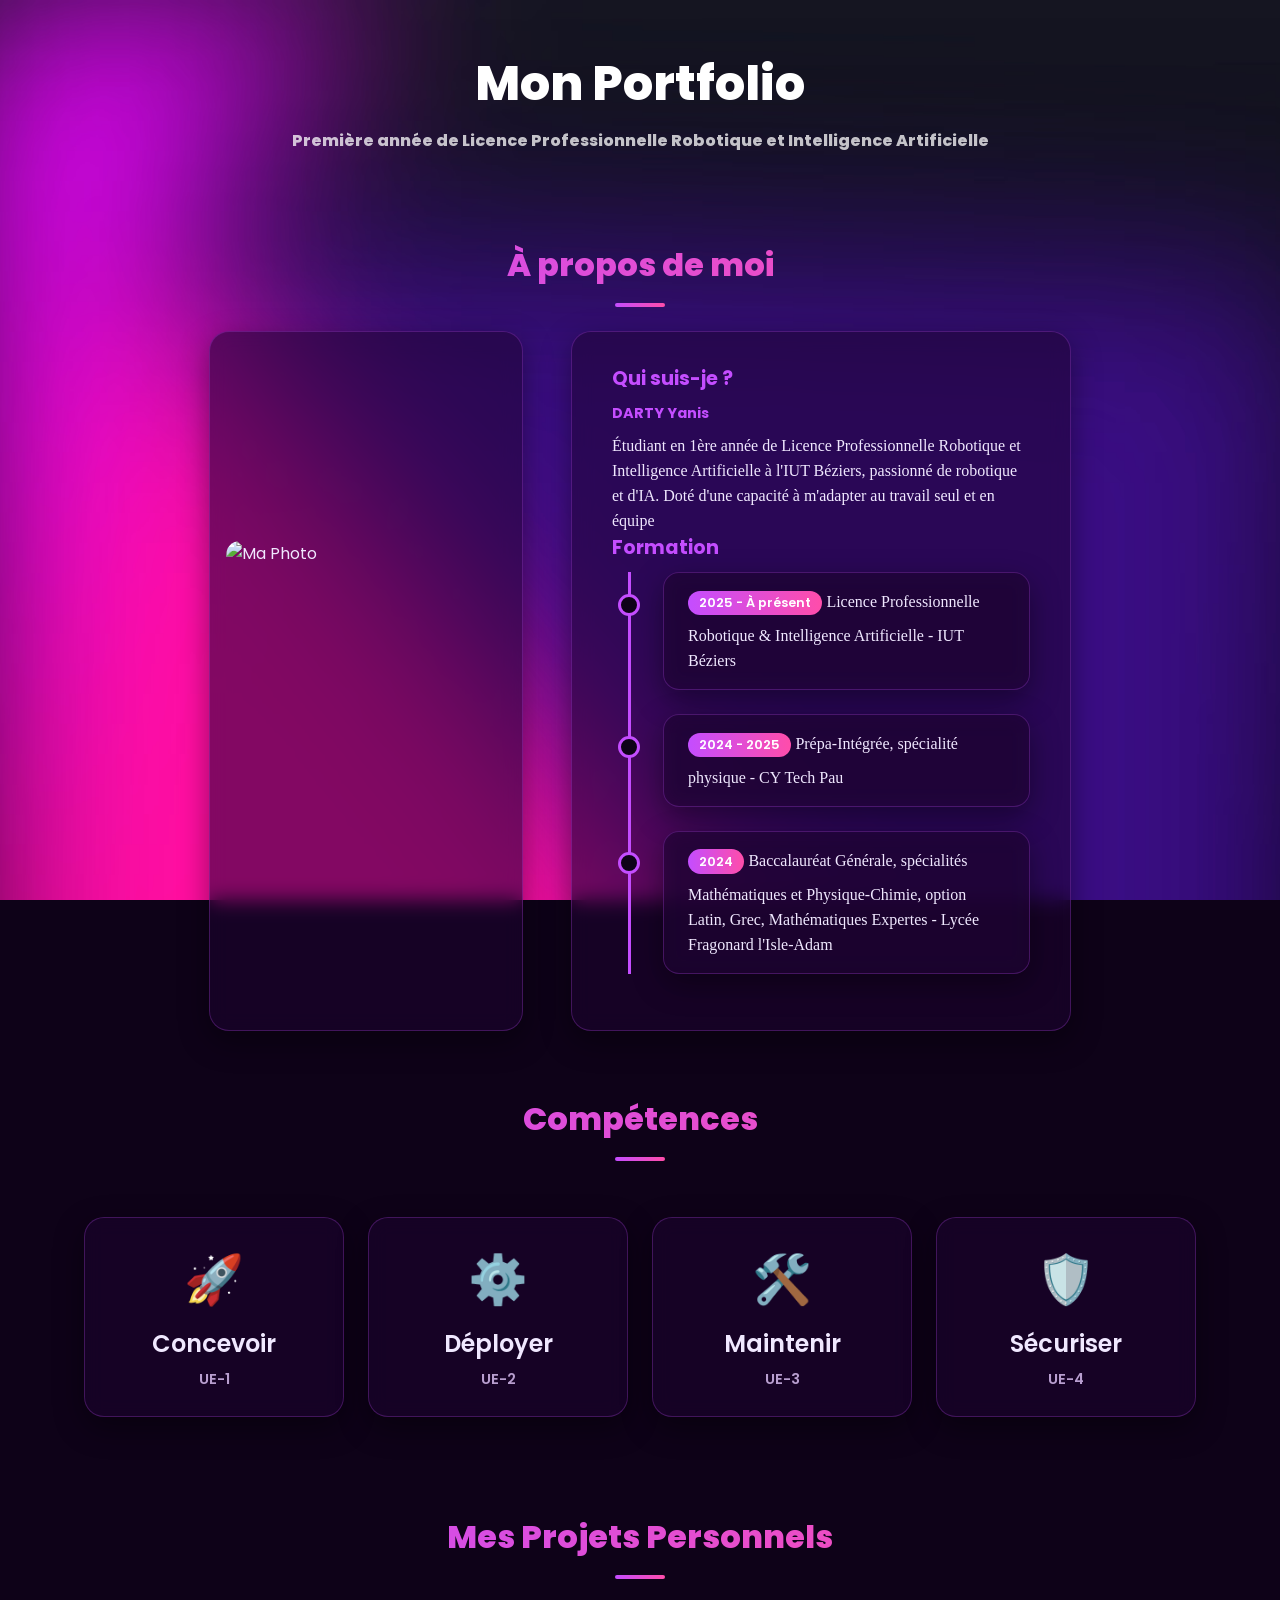
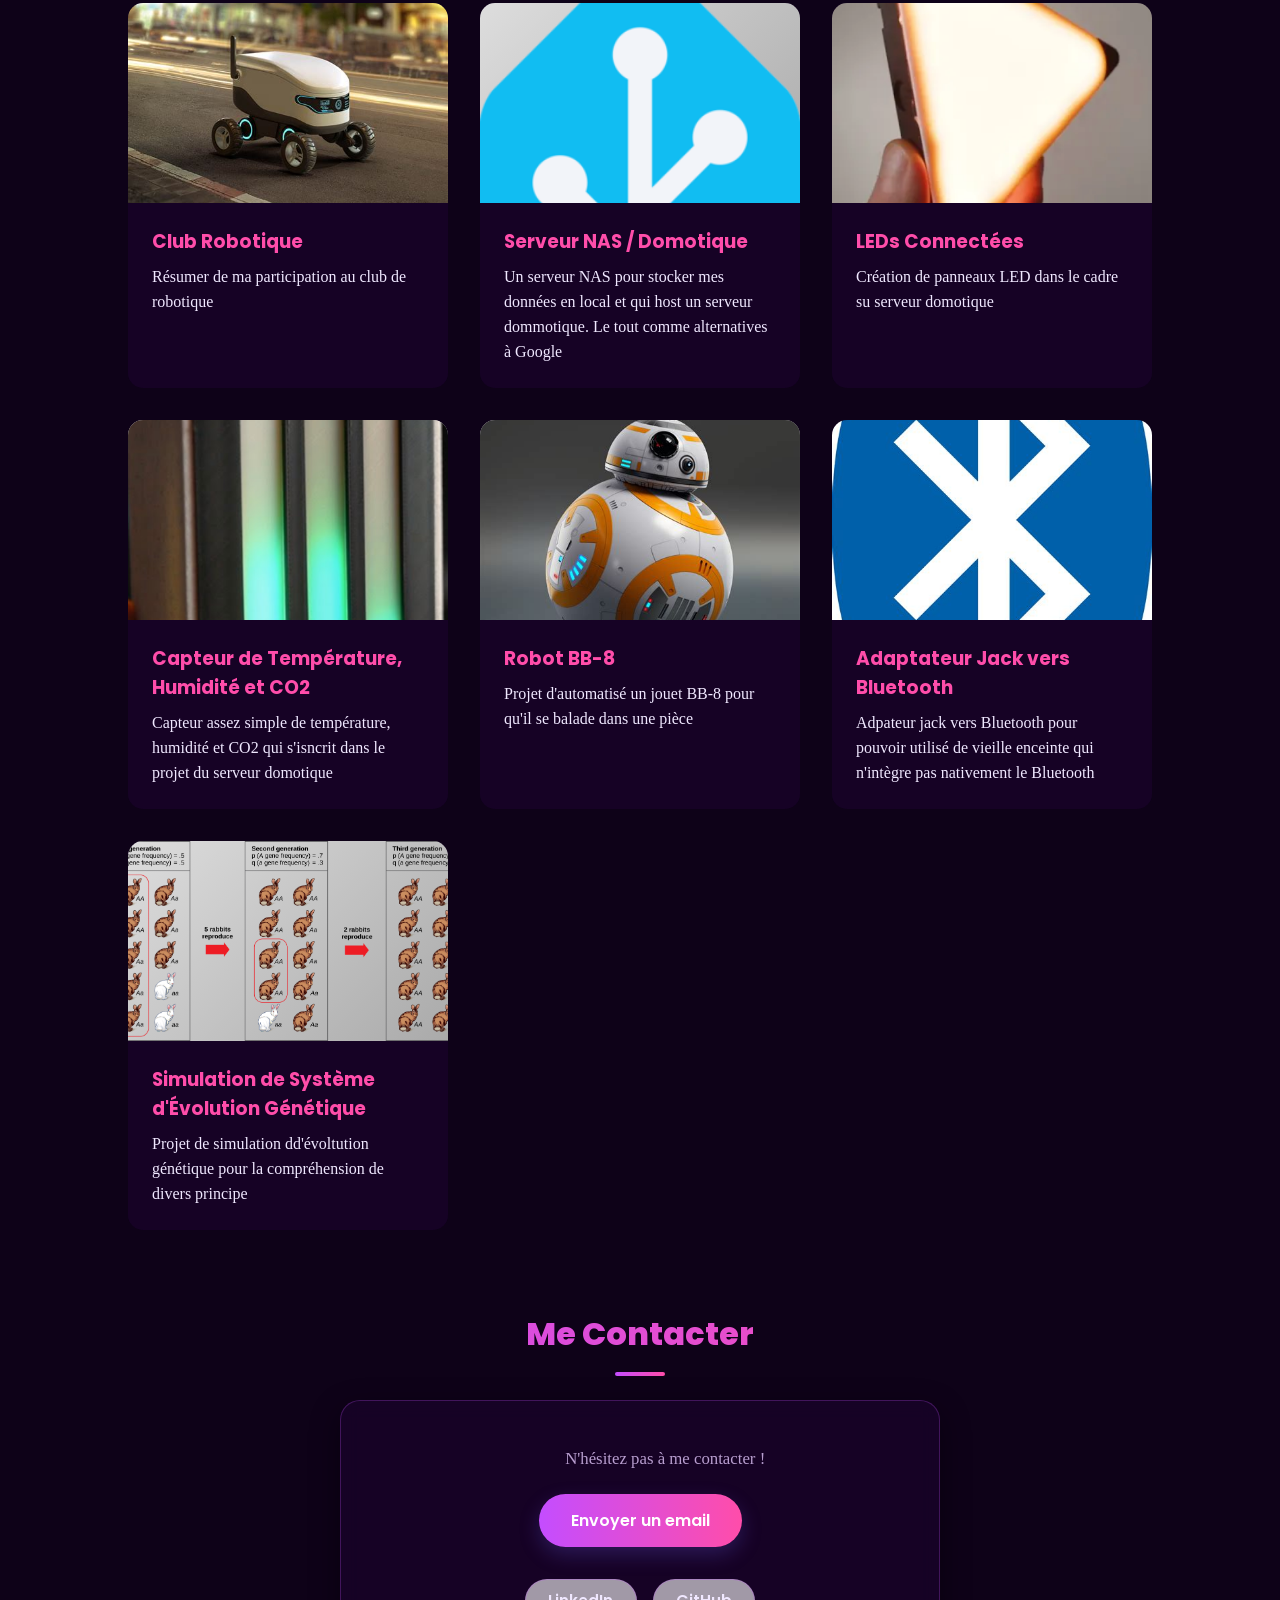
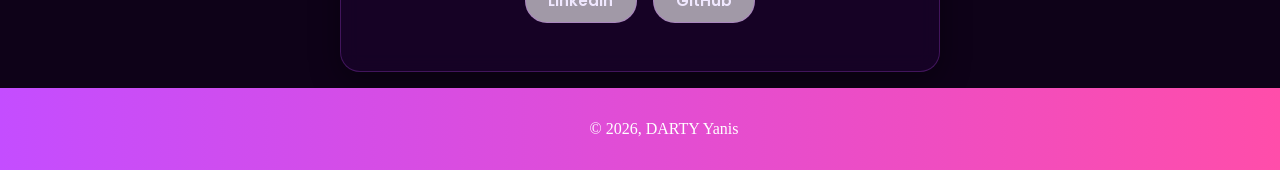
==== commit b63cc141: "Mise à jour générale" ====
--- a/index.html
+++ b/index.html
@@ -2130,7 +2130,9 @@
         <h2 class="section-title">Mes Projets Personnels</h2>
         <div class="projects-grid">
             <article class="project-card" data-target="CLUB_ROBOTIQUE">
-                <div class="project-img">Image du Projet 1</div>
+                <div class="project-img">
+                    <img src="ressources/OIP-1726077189.jpg">
+                </div>
                 <div class="project-info">
                     <h3>Club Robotique</h3>
                     <p2>Résumer de ma participation au club de robotique</p2>
@@ -2138,7 +2140,9 @@
             </article>
 
             <article class="project-card" data-target="PROJET_NAS">
-                <div class="project-img">Image du Projet 2</div>
+                <div class="project-img">
+                    <img src="ressources/0bbb8cf80b99f98c.png">
+                </div>
                 <div class="project-info">
                     <h3>Serveur NAS / Domotique</h3>
                     <p2>Un serveur NAS pour stocker mes données en local et qui host un serveur dommotique. Le tout comme alternatives à Google</p2>
@@ -2146,7 +2150,9 @@
             </article>
 
             <article class="project-card" data-target="PROJET_LED">
-                <div class="project-img">Image du Projet 3</div>
+                <div class="project-img">
+                    <img src="ressources/Capture d’écran 2026-06-26 à 19.23.26.png">
+                </div>
                 <div class="project-info">
                     <h3>LEDs Connectées</h3>
                     <p2>Création de panneaux LED dans le cadre su serveur domotique</p2>
@@ -2154,7 +2160,9 @@
             </article>
 
             <article class="project-card" data-target="PROJET_CAPTEUR">
-                <div class="project-img">Image du Projet 4</div>
+                <div class="project-img">
+                    <img src="ressources/Capture d’écran 2026-06-26 à 19.23.10.png">
+                </div>
                 <div class="project-info">
                     <h3>Capteur de Température, Humidité et CO2</h3>
                     <p2>Capteur assez simple de température, humidité et CO2 qui s'isncrit dans le projet du serveur domotique</p2>
@@ -2162,7 +2170,9 @@
             </article>
 
             <article class="project-card" data-target="PROJET_BB8">
-                <div class="project-img">Image du Projet 5</div>
+                <div class="project-img">
+                    <img src="ressources/OIP-3746191976.jpg">
+                </div>
                 <div class="project-info">
                     <h3>Robot BB-8</h3>
                     <p2>Projet d'automatisé un jouet BB-8 pour qu'il se balade dans une pièce</p2>
@@ -2170,7 +2180,9 @@
             </article>
 
             <article class="project-card" data-target="PROJET_BLUE">
-                <div class="project-img">Image du Projet 6</div>
+                <div class="project-img">
+                    <img src="ressources/OIP-3274648841.jpg">
+                </div>
                 <div class="project-info">
                     <h3>Adaptateur Jack vers Bluetooth</h3>
                     <p2>Adpateur jack vers Bluetooth pour pouvoir utilisé de vieille enceinte qui n'intègre pas nativement le Bluetooth</p2>
@@ -2178,7 +2190,9 @@
             </article>
 
             <article class="project-card" data-target="PROJET_EVOLUTION">
-                <div class="project-img">Image du Projet 7</div>
+                <div class="project-img">
+                    <img src="ressources/Figure_11_02_01-2401893603.png">
+                </div>
                 <div class="project-info">
                     <h3>Simulation de Système d'Évolution Génétique</h3>
                     <p2>Projet de simulation dd'évoltution génétique pour la compréhension de divers principe</p2>
--- a/style.css
+++ b/style.css
@@ -833,4 +833,44 @@
 /* Décolle les fenêtres d'UE et de Projets du haut de l'écran */
 .content-section {
     margin: 875px auto 60px auto !important; 
+}
+
+/* ==================================================== */
+/* 1. IMAGES DES PETITES CARTES DE PROJETS (ACCUEIL)    */
+/* ==================================================== */
+.project-img {
+    height: 200px;
+    width: 100%;
+    overflow: hidden !important; /* LA règle absolue : aucun débordement possible ! */
+    display: flex;
+    align-items: center;
+    justify-content: center;
+}
+
+.project-img img {
+    width: 100% !important;
+    height: 100% !important;
+    object-fit: cover !important; /* Zoom juste assez pour remplir le cadre sans déformer */
+    object-position: center !important; /* Centre l'image dans le rectangle */
+    display: block !important;
+    margin: 0 !important;
+    padding: 0 !important;
+}
+
+/* ==================================================== */
+/* 2. GRANDES IMAGES (DANS LES EXPLICATIONS DES PROJETS)*/
+/* ==================================================== */
+.content-section img {
+    max-width: 100% !important;  /* L'image ne sera JAMAIS plus large que sa boîte */
+    width: auto !important;
+    height: auto !important;     /* Garde les vraies proportions de l'image */
+    max-height: 60vh !important; /* L'image ne prendra jamais plus de 60% de la hauteur de ton écran */
+    
+    display: block !important;
+    margin: 2rem auto !important; /* Centre parfaitement l'image au milieu de la page */
+    
+    box-sizing: border-box !important; /* Force le respect des bordures */
+    object-fit: contain !important; /* S'assure de l'afficher en entier, sans la couper */
+    border-radius: 10px !important; /* Petits bords arrondis esthétiques */
+    box-shadow: 0 5px 15px rgba(0, 0, 0, 0.4) !important; /* Petite ombre pour détacher l'image du fond */
 }
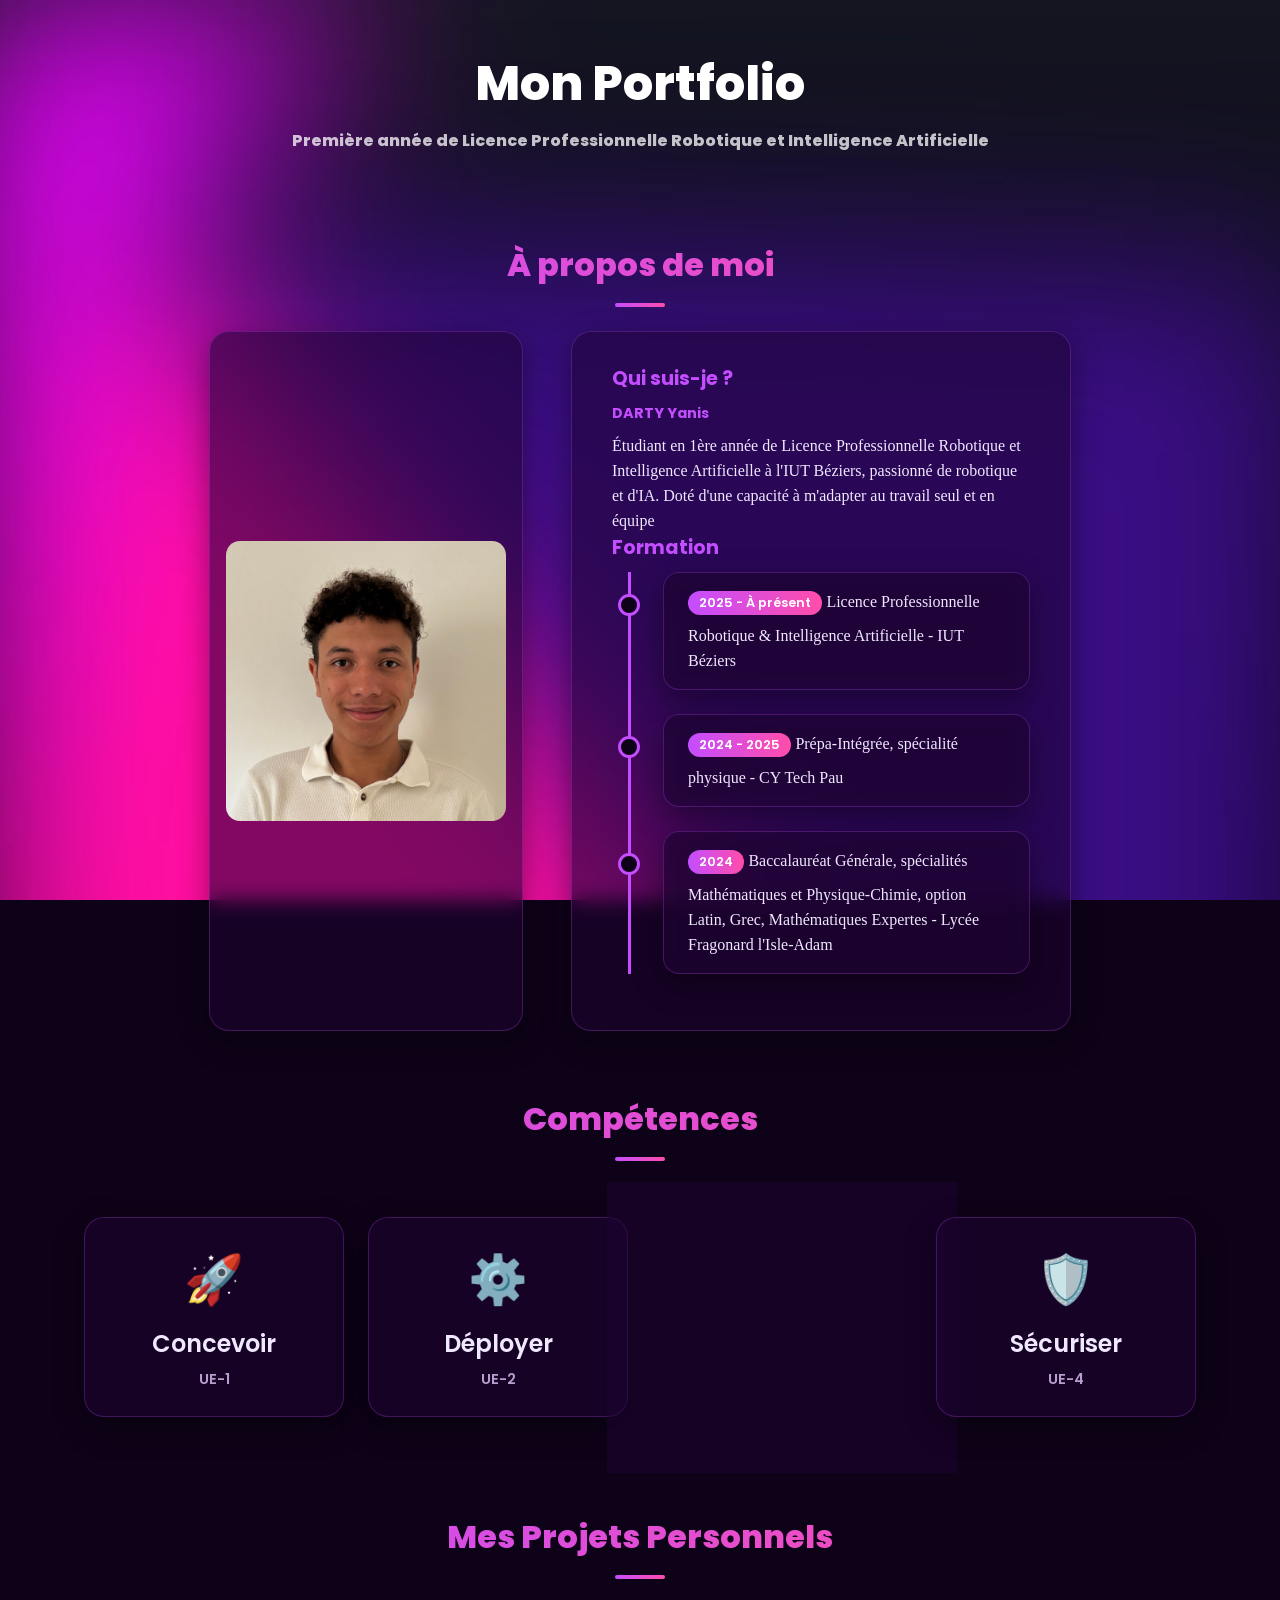
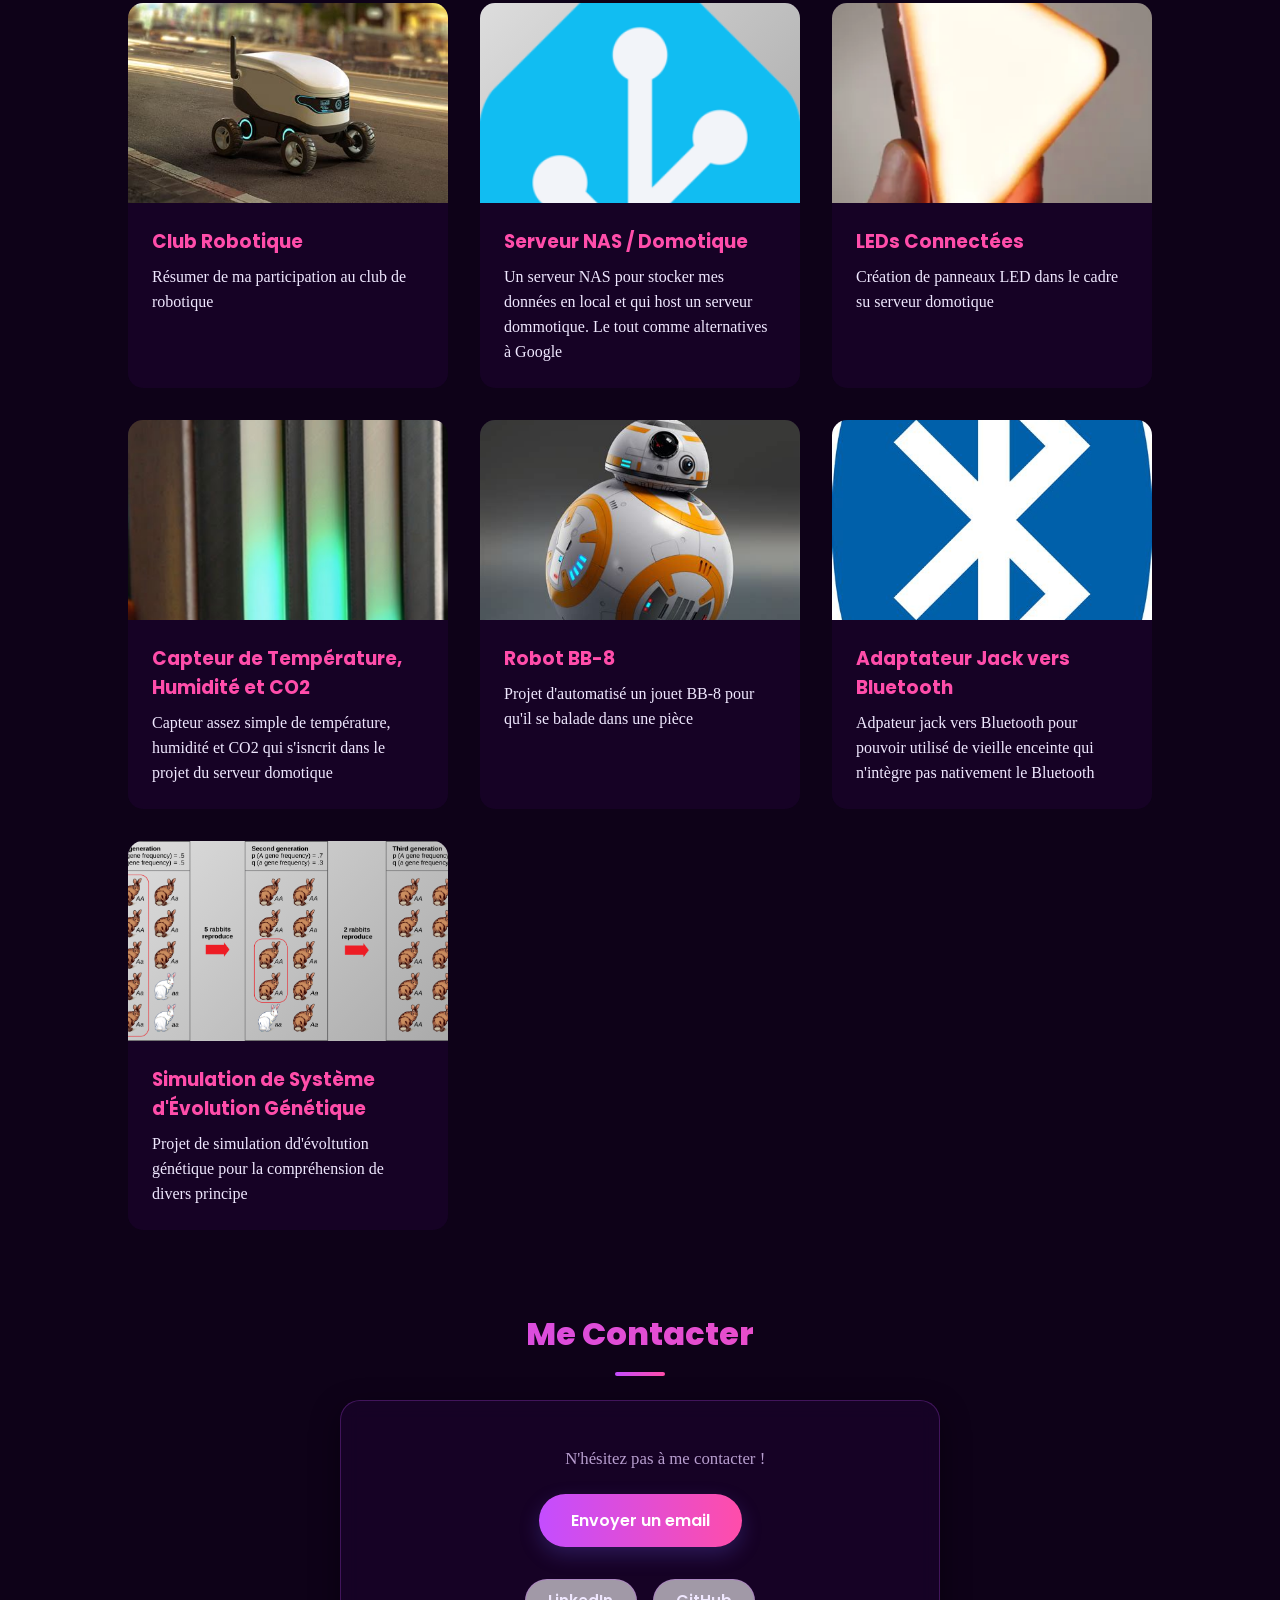
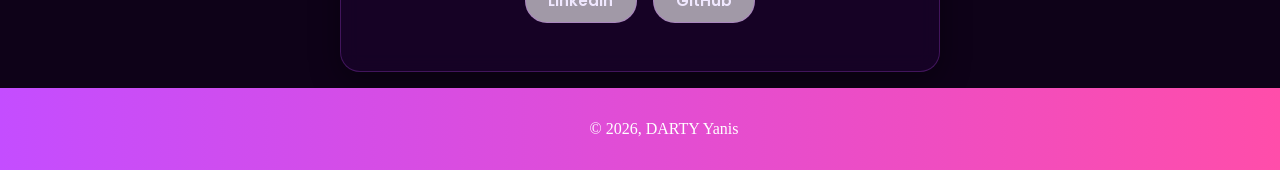
==== commit af14145e: "dernière touche" ====
--- a/index.html
+++ b/index.html
@@ -24,7 +24,7 @@
         <h2 class="section-title">À propos de moi</h2>
         <div class="about-container">
             <div class="about-img">
-                <img src="ressources/" alt="Ma Photo">
+                <img src="ressources/IMG_8135.jpg" alt="Ma Photo">
             </div>
             <div class="about-text">
                 <h3>Qui suis-je ?</h3>
@@ -308,7 +308,7 @@
                         </div>
                         <div class="media-placeholder">
                             <video width="100%" height="100%" controls>
-                                <source src="ressources/Memo_SAE_DARTY_MONTEBELLO.mp4" type="video/mp4">Vidéo SAÉ 1.2
+                                <source src="https://youtu.be/qQ_dIOvyYE8" type="video/mp4">Vidéo SAÉ 1.2
                             </video>
                         </div>
                         <div class="media-placeholder">
@@ -724,11 +724,11 @@
                             </p>
                             <div class="media-placeholder">
                                 <video width="100%" height="100%" controls>
-                                    <source src="ressources/Memo_SAE_DARTY_MONTEBELLO.mp4" type="video/mp4">
+                                    <source src="https://youtu.be/qQ_dIOvyYE8" type="video/mp4">
                                 </video>
                             </div>
                             <div class="doc-links">
-                            <a href="ressources/MÃ©mo A4 - Bonne pratiques - PDF.pdf" class="doc-link">📄 Document</a>
+                            <a href="ressources/MÃ©mo A4 - Bonne pratiques - PDF.pdf" class="doc-link">Doc bonnes pratiques</a>
                         </div>
                     </div>
                 </div>
@@ -858,11 +858,6 @@
                                 Cet apprentissage critique pour moi est seulement en voie d'acquisition. J'ai encore beaucoup de
                                 choses à apprendre, comprendre et à développer dans cette compétence.
                             </p>
-                            <div class="media-placeholder">📷 Emplacement image</div>
-                            <div class="media-placeholder">🎬 Emplacement vidéo</div>
-                            <div class="doc-links">
-                            <a href="#" class="doc-link">📄 Document</a>
-                        </div>
                     </div>
                 </div>
             </div>
@@ -988,9 +983,6 @@
                                 <img src="ressources/Capture d’écran 2026-06-24 à 09.55.08.png">Image 1 - SAÉ 1.4
                                 <img src="ressources/Capture d’écran 2026-06-24 à 09.54.47.png">Image 2 - SAÉ 1.4
                             </div>
-                            <div class="doc-links">
-                            <a href="#" class="doc-link">📄 Document</a>
-                        </div>
                     </div>
                 </div>
             </div>
@@ -1177,11 +1169,11 @@
                             </p>
                             <div class="media-placeholder">
                                 <video width="100%" height="100%" controls>
-                                    <source src="ressources/Memo_SAE_DARTY_MONTEBELLO.mp4" type="video/mp4">
+                                    <source src="https://youtu.be/qQ_dIOvyYE8" type="video/mp4">
                                 </video>
                             </div>
                             <div class="doc-links">
-                            <a href="ressources/MÃ©mo A4 - Bonne pratiques - PDF.pdf" class="doc-link">📄 Document</a>
+                            <a href="ressources/MÃ©mo A4 - Bonne pratiques - PDF.pdf" class="doc-link">Doc bonnes pratiques</a>
                         </div>
                     </div>
                 </div>
@@ -1635,7 +1627,7 @@
                         </p>
                         <div class="media-placeholder">
                             <video width="100%" height="100%" controls>
-                                <source src="ressources/Memo_SAE_DARTY_MONTEBELLO.mp4" type="video/mp4">Vidéo SAÉ 1.2
+                                <source src="https://youtu.be/qQ_dIOvyYE8" type="video/mp4">Vidéo SAÉ 1.2
                             </video>
                         </div>
                         <div class="doc-links">
@@ -1841,11 +1833,6 @@
                                 je me mets maintenant à appliquer dans mon quotidien des bonnes pratiques que je saurais réutilisé en
                                 entreprise.
                             </p>
-                            <div class="media-placeholder">📷 Emplacement image</div>
-                            <div class="media-placeholder">🎬 Emplacement vidéo</div>
-                            <div class="doc-links">
-                            <a href="#" class="doc-link">📄 Document</a>
-                        </div>
                     </div>
                 </div>
             </div>
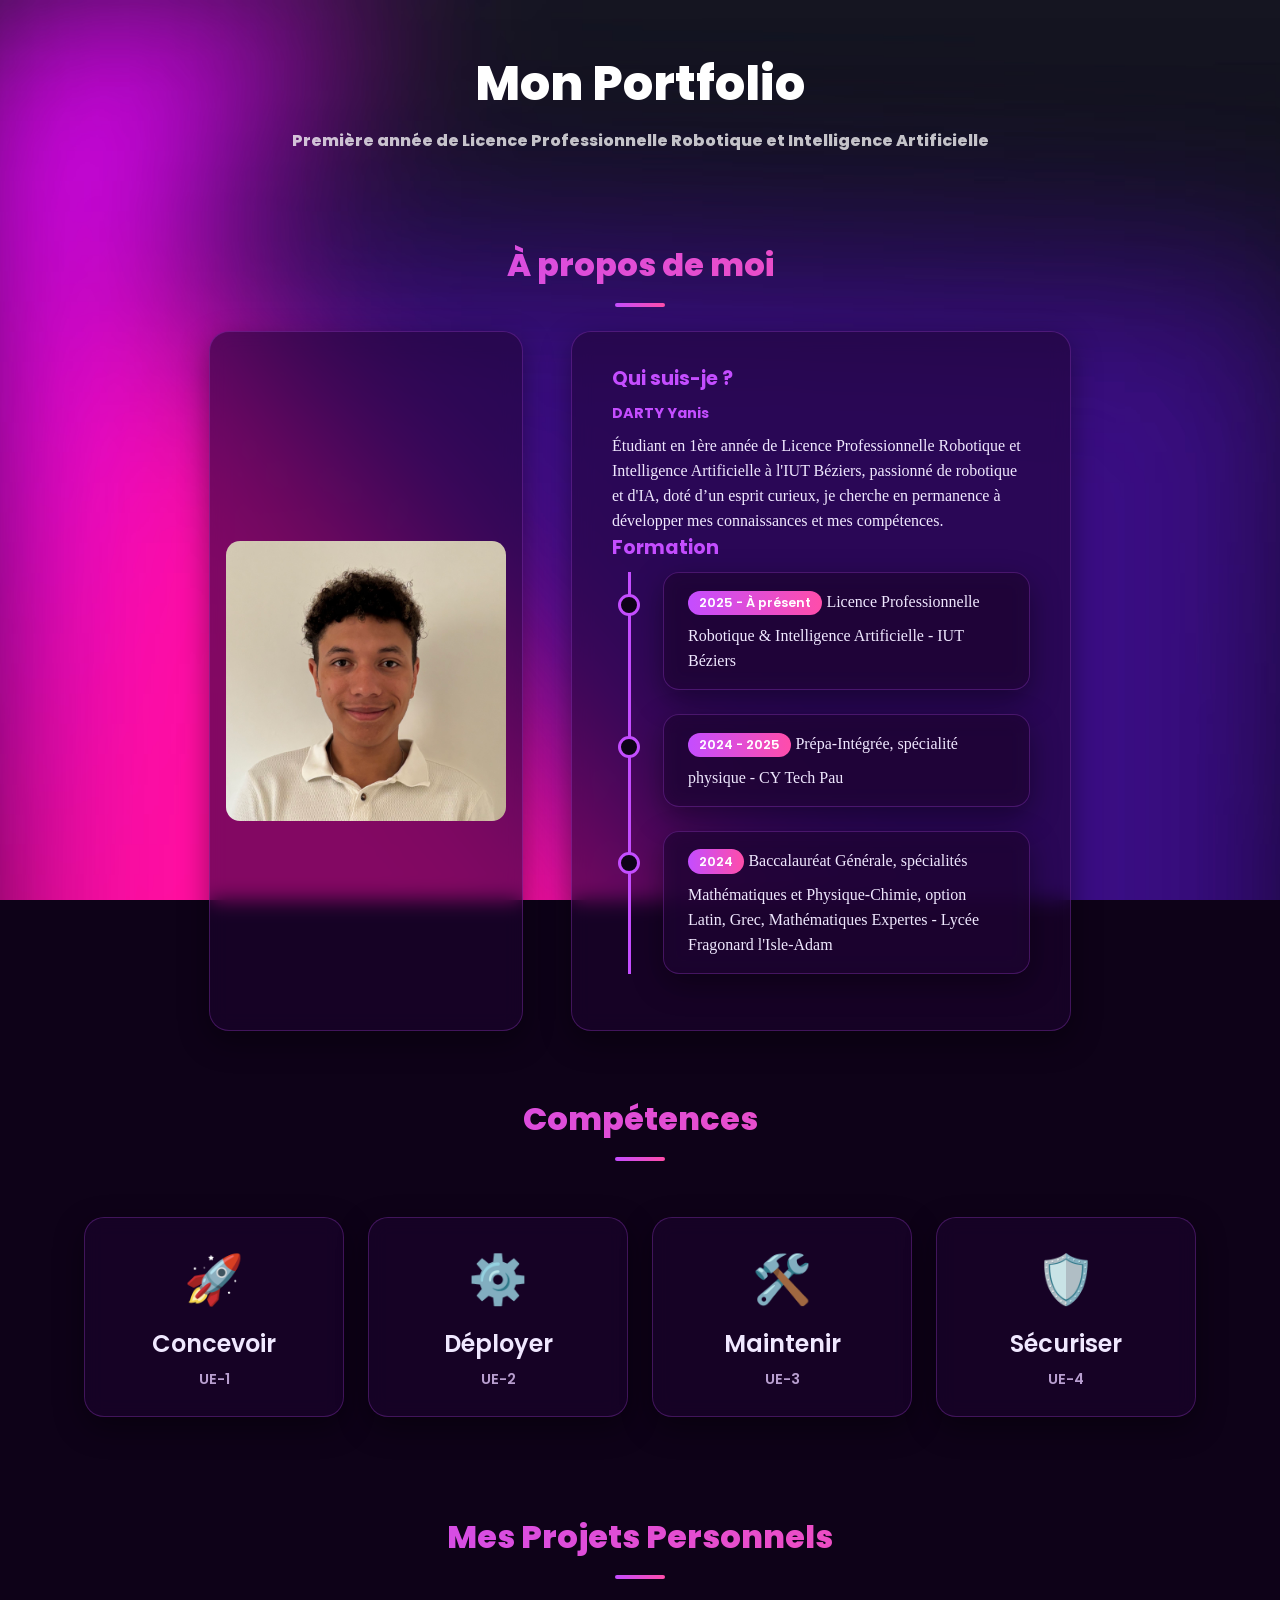
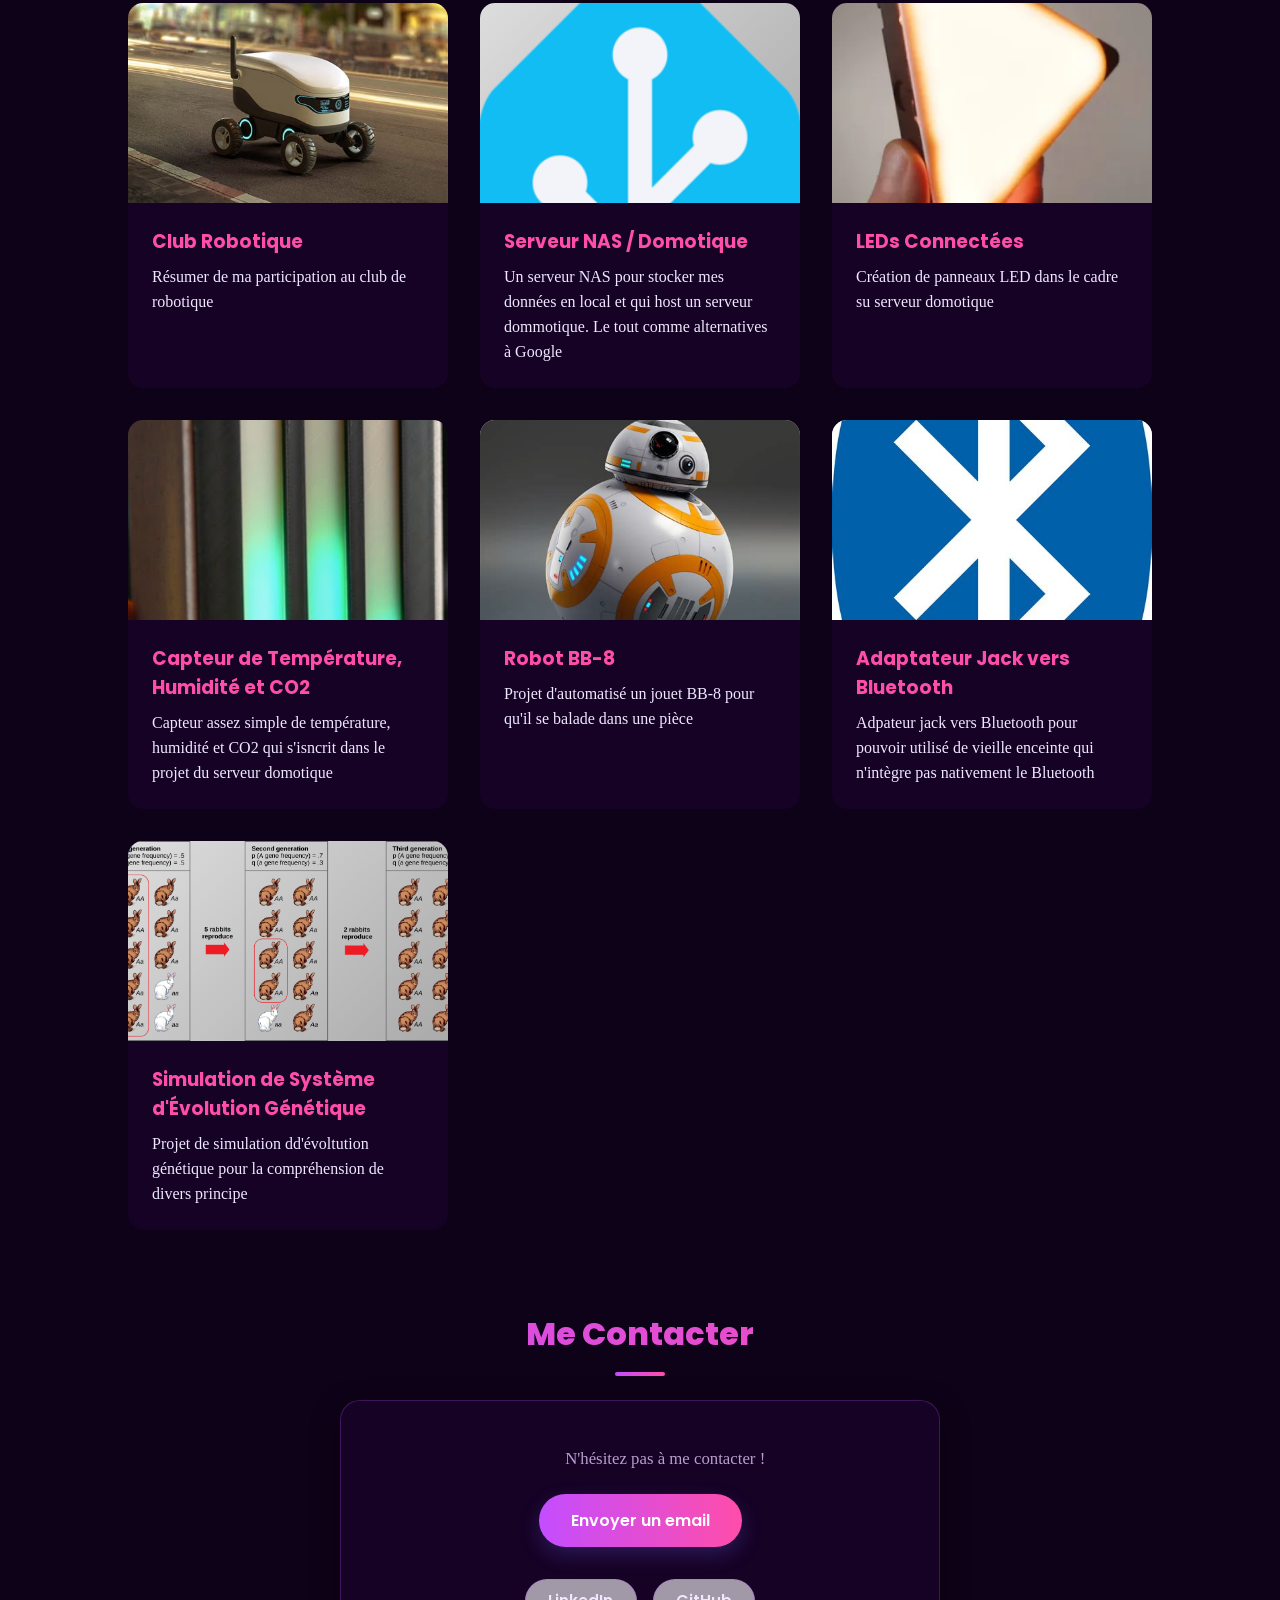
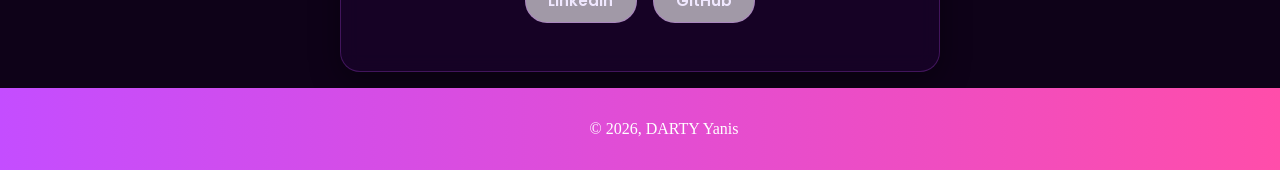
==== commit 0304151f: "Mise à jour du à propos" ====
--- a/index.html
+++ b/index.html
@@ -29,7 +29,10 @@
             <div class="about-text">
                 <h3>Qui suis-je ?</h3>
                 <h4>DARTY Yanis</h4>
-                <p2>Étudiant en 1ère année de Licence Professionnelle Robotique et Intelligence Artificielle à l'IUT Béziers, passionné de robotique et d'IA. Doté d'une capacité à m'adapter au travail seul et en équipe</p2>
+                <p2>
+                    Étudiant en 1ère année de Licence Professionnelle Robotique et Intelligence Artificielle à l'IUT Béziers, passionné de
+                    robotique et d'IA, doté d’un esprit curieux, je cherche en permanence à développer mes connaissances et mes compétences.
+                </p2>
                 <br>
                 <h3>Formation</h3>
                 <ul class="timeline">
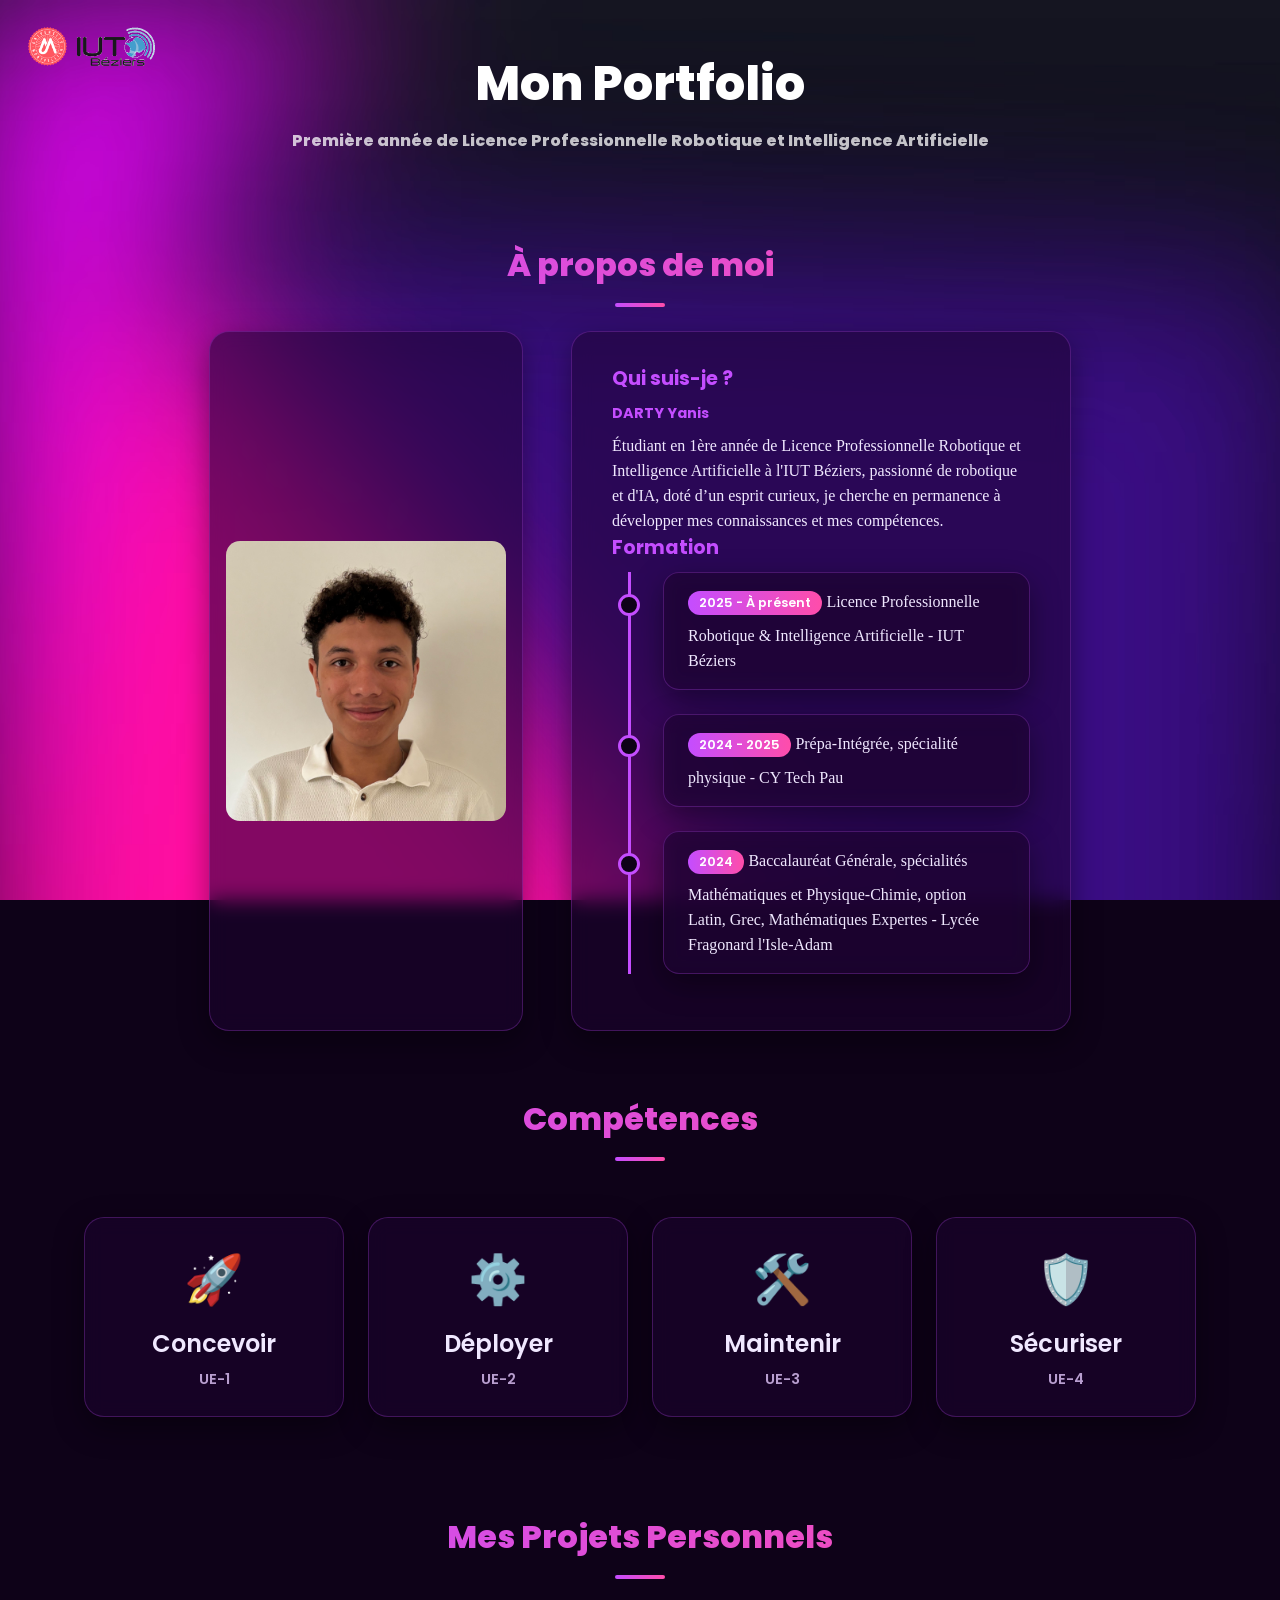
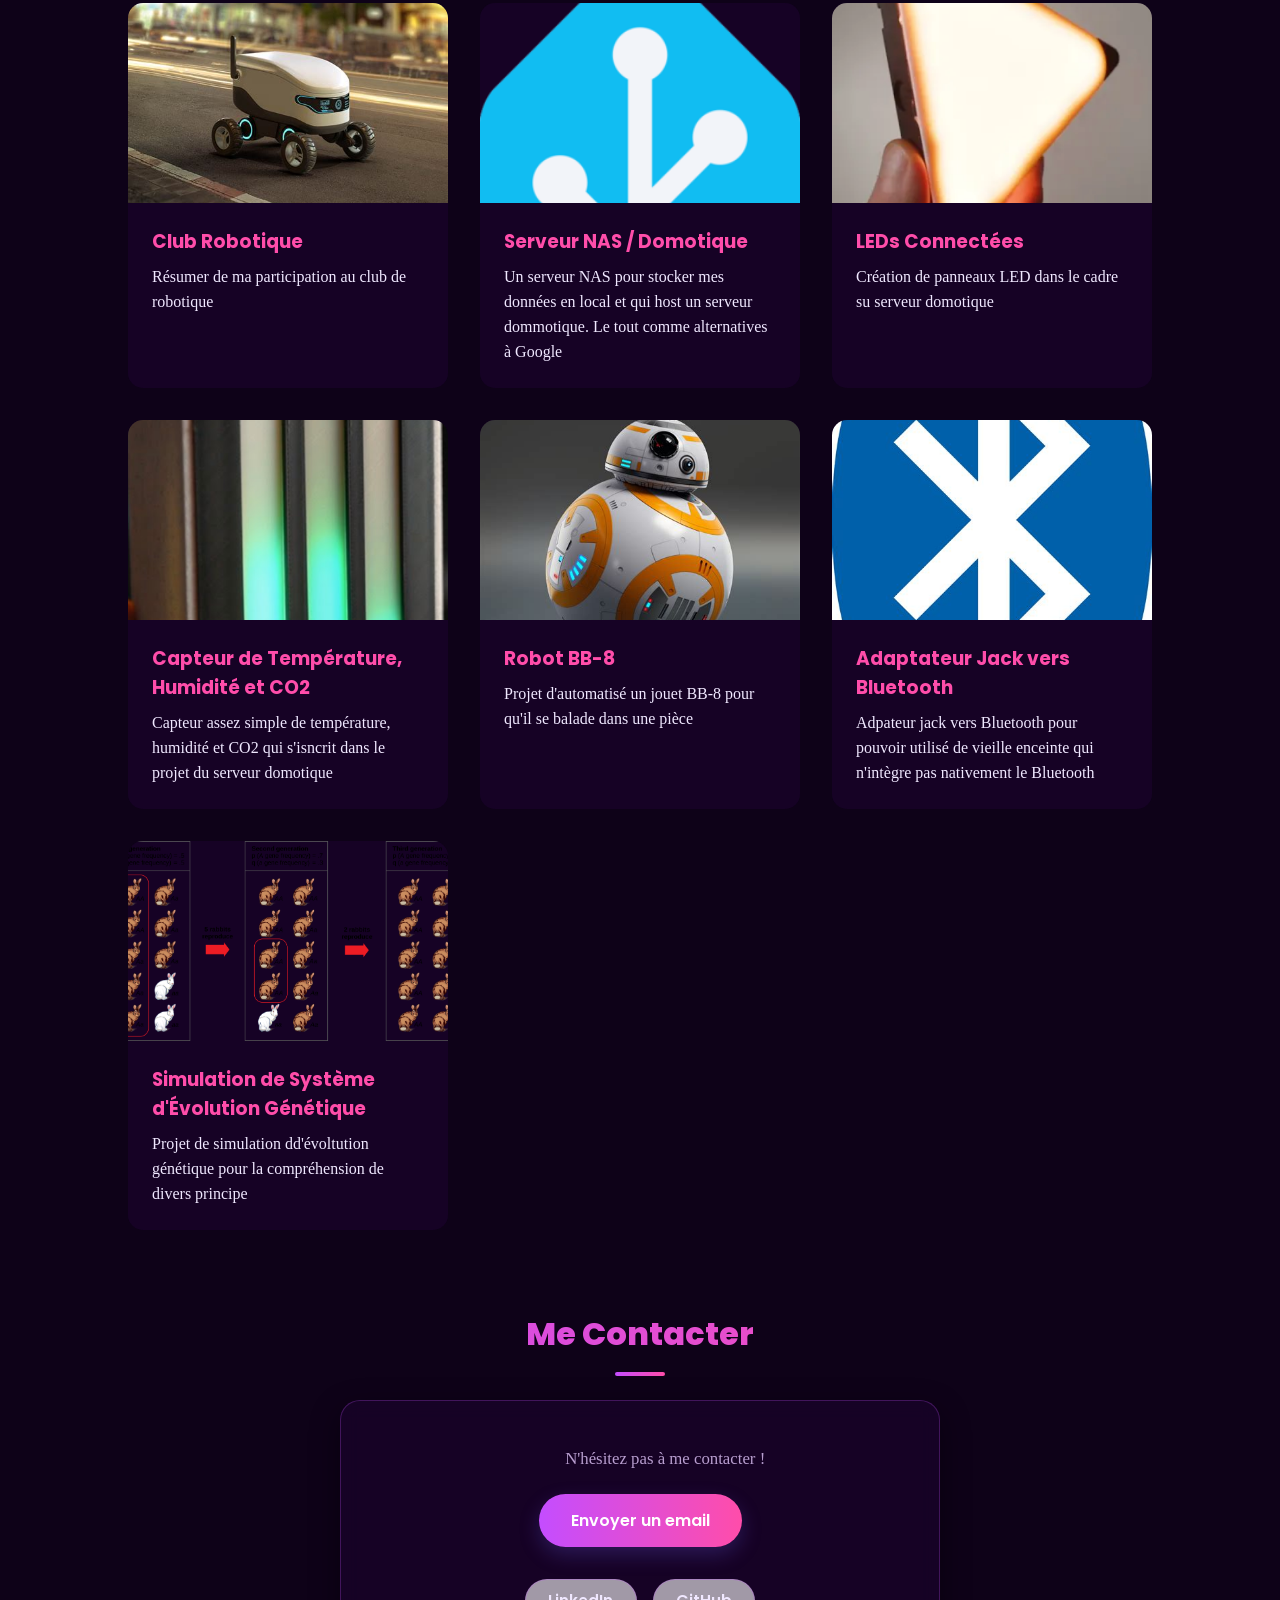
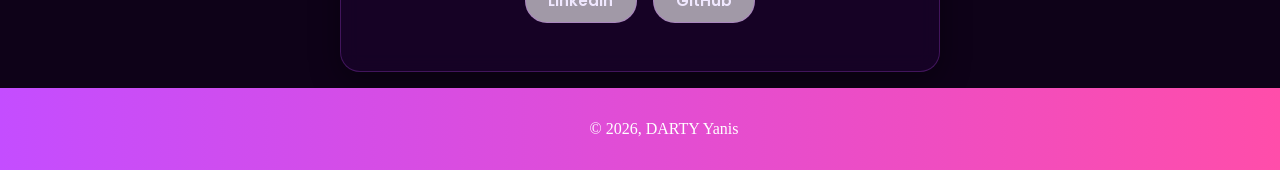
==== commit b88ecca5: "maj encore" ====
--- a/index.html
+++ b/index.html
@@ -3,17 +3,17 @@
 <head>
     <meta charset="UTF-8">
     <meta name="viewport" content="width=device-width, initial-scale=1.0">
-    <title>Portfolio - Ingénierie & Robotique</title>
+    <title>Portfolio - RobIA - DARTY Yanis</title>
     <link rel="stylesheet" href="style.css">
     <link href="https://fonts.googleapis.com/css2?family=Poppins:wght@300;400;600;700&display=swap" rel="stylesheet">
-    <!-- Google Fonts -->
     <link rel="stylesheet" href="copy_fichiers/css2.css">
-    <!-- W3.CSS -->
     <link rel="stylesheet" href="copy_fichiers/w3.css">
 </head>
 <body>
     
     <div class="page-content">
+
+    <img src="ressources/logos-1867601322.png" alt="Logo de la formation" class="formation-logo">
 
     <header class="main-header">
         <h1>Mon Portfolio</h1>
@@ -81,7 +81,7 @@
         </button>
     </nav>
 
-    </div><!-- /#page-content -->
+    </div>
 
     <main class="content-container">
         <section id="UE1" class="content-section">
@@ -104,7 +104,7 @@
                             important de respecter ces normes. Dans de nombreux TP, j'ai fait des exercices sur des simulations
                             de machines réelles voir des machines en réelle de productions, etc.
                             <br>
-                            Afin d'être apte à travailler sur des machines en conditions réelles, je me dois,
+                            Afin d'être apte à travailler sur machines en conditions réelles, je me dois,
                             de connaître et de respecter ces normes.
                         </p>
                         <p>
@@ -666,1456 +666,10 @@
             </div>
         </section>
 
-        <section id="UE2" class="content-section">
-            <button class="back-btn" data-back="main-nav">← Retour à l'accueil</button>
-            <h2>⚙️ UE-02 : Déployer</h2>
-            <p class="accordion-block-title">Compétences Essentiels</p>
-            <div class="accordion-group">
-                <button class="accordion-btn"><div class="led-indicator led-yellow" title="Niveau : Acquis"></div><span>En se protégeant des risques liés au milieu industriel</span><span class="accordion-chevron">▾</span></button>
-                    <div class="accordion-panel">
-                        <div class="accordion-panel-inner">
-                            <p>
-                                En ce qui concerne la compétence « En se protégeant des risques liés au milieu industriel »,
-                                il est crucial de bien comprendre la notion de protection contre les dangers dans un contexte
-                                industriel.
-                            </p>
-                            <p>
-                                À travers l'ensemble de la formation, j'ai pu voir ces différents aspects de la protection
-                                contre les risques, tout lors de ma SAÉ 2.3 qui était axée sur la mise en place de mesures
-                                de réduction des risques face à la dangerosité des processus de fabrication. Durant cette
-                                période, j'ai dû accomplir des tâches de maintenance électrique en respectant strictement
-                                les directives établies par les qualifications électriques B1 et B1V.
-                            </p>
-                            <p>
-                                Dans ce contexte, il est essentiel d'être méticuleux dans nos actions, de garantir la
-                                protection contre les dangers électriques avec des gants spécifiques et un casque équipé
-                                d'une visière. Il faut également porter des vêtements qui couvrent totalement la peau, installer
-                                le tapis isolant et demeurer sur celui-ci, ainsi que utiliser les appareils de mesure appropriés.
-                                Il m'était donc nécessaire d'être en mesure d'évaluer les risques et d'adopter les comportements
-                                appropriés pour me protéger. La gestion du risque physique fait appel directement au module R2.06,
-                                où j'ai exploré les divers Schémas de Liaison à la Terre (SLT) et appris à déterminer la taille des
-                                dispositifs de sécurité cruciaux, tels que les disjoncteurs, afin de préserver la sécurité des biens
-                                et des individus.
-                            </p>
-                            <p>
-                                Le module de cybersécurité (R1.11) m'a fourni les clés pour identifier les menaces informatiques
-                                et appliquer les bonnes pratiques d'hygiène numérique.
-                                <br>
-                                Tous comme la SAÉ 1.1 qui était axée sur les mesures d'hygiène en cybersécurité où j'ai appliqué
-                                cette compétence pour proposer une fiche de rappel sur les bonnes pratiques sur la classification
-                                des données, la séparation entre espaces personnels et de travail ou encore, le fait de verrouiller
-                                sa session, etc. J'ai aussi lors de cette SAÉ réalisée une vidéo avec un camarade pour expliquer
-                                comment sécuriser l'entreprise sur le plan numérique.
-                                <br>
-                                J'ai également eu l'occasion d'explorer diverses mesures de protection contre ces menaces lors
-                                de cours et de travaux pratiques de réseaux (R2.09) : j'ai appris à segmenter et à sécuriser
-                                les échanges de l'installation en paramétrant des VLANs sur des commutateurs, tout en orchestrant
-                                le déploiement sécurisé des protocoles essentiels (DHCP, HTTP, services web). Cette vigilance duale,
-                                qui sait anticiper autant une surcharge électrique locale qu'une défaillance de réseau global,
-                                me donne l'opportunité de commencer à mettre en place des installations industrielles de façon
-                                fiable et sûre.
-                            </p>
-                            <p>
-                                Étant donné que l'industrie contemporaine exige une interaction avec des systèmes automatisés,
-                                les cours d'introduction à la caractérisation (R1.21) et approche pratique de la robotique industrielle
-                                (R2.21) m'ont permis de comprendre les dangers associés à la proximité des robots sur le lieu de travail.
-                                Ces deux documents m'ont donc enseigné les protocoles rigoureux pour travailler en toute sécurité dans l'environnement
-                                d'un robot.
-                            </p>
-                            <p>
-                                Toutefois, la sécurité des risques dans un environnement industriel ne se limite pas à la protection physique, elle comprend également la protection numérique. Le module sur la cybersécurité (R1.11) m'a permis d'apprendre à détecter les menaces numériques et à mettre en œuvre les bonnes pratiques de l'hygiène digitale.
-                            </p>
-                            <div class="media-placeholder">
-                                <video width="100%" height="100%" controls>
-                                    <source src="https://youtu.be/qQ_dIOvyYE8" type="video/mp4">
-                                </video>
-                            </div>
-                            <div class="doc-links">
-                            <a href="ressources/MÃ©mo A4 - Bonne pratiques - PDF.pdf" class="doc-link">Doc bonnes pratiques</a>
-                        </div>
-                    </div>
-                </div>
-            </div>
-            <div class="accordion-group">
-                <button class="accordion-btn"><div class="led-indicator led-green" title="Niveau : Acquis"></div><span>En respectant les procédures QHSSE de l’entreprise</span><span class="accordion-chevron">▾</span></button>
-                <div class="accordion-panel">
-                    <div class="accordion-panel-inner">
-                        <p>
-                            Dans le contexte de l'industrie 4.0 et 5.0, la compétence "En respectant les procédures QHSSE de
-                            l'entreprise" prend une dimension hybride. Elle ne concerne pas uniquement le port du casque de
-                            chantier ou des gants, mais englobe aussi la protection générale de l'opérateur, de l'appareil
-                            et des données. Durant ma première année en Licence Professionnelle RobIA, j'ai incorporé ces
-                            attentes à chaque phase de mon travail.
-                            <br>
-                            Dans un premier temps, grâce à ce concept, je m’efforce d'appliquer les standards requis dans
-                            mes diverses tâches, que ce soit en robotique, en automatisme, en programmation ou encore en
-                            électricité, couvrant ainsi les différentes matières du programme.
-                        </p>
-                        <p>
-                            En matière de santé et sécurité physique, je met en pratique aussi souvent que possible les
-                            procédures réglementaires acquises lors de ma formation et de ma certification électrique (SAÉ 2.3),
-                            au sein des règles R2.06, R1.21, R2.21, ainsi que R1.11 et R2.19.
-                            <br>
-                            Par exemple lors d'un travail de maintenance électrique, je ne débute aucune intervention
-                            sans avoir identifié les énergies en jeu, posé mes Équipements de Protection Collective et
-                            effectué une Vérification d'Absence de Tension (VAT) avec mes EPI. C'est grâce à cette assiduité
-                            que j'ai réussi à compléter ma SAÉ 2.3, en exécutant le travail requis de manière sécurisée et compétente.
-                        </p>
-                        <p>
-                            De même, j'essaie de maintenir l'hygiène et la sécurité numériques, essentielles à la survie d'une
-                            entreprise aujourd'hui. En intégrant les modules de Cybersécurité (R1.11) et de Réseaux (R2.09),
-                            l'application des directives de l'ANSSI (chiffrement, contrôle rigoureux des accès, démarrage des réseaux IT/OT)
-                            fait dorénavant partie de ma pratique professionnelle pour assurer un milieu industriel parfaitement sécurisé.
-                            <br>
-                            C'est ce type de principe que je m'efforce de mettre en œuvre non seulement dans ma façon de travailler,
-                            mais aussi dans ma vie quotidienne, en particulier en ce qui concerne les risques électriques et la sécurité
-                            informatique.
-                        </p>
-                    </div>
-                </div>
-            </div>
-            <div class="accordion-group">
-                <button class="accordion-btn"><div class="led-indicator led-green" title="Niveau : Acquis"></div><span>En communication en français et en anglais avec les différents acteurs impliqués</span><span class="accordion-chevron">▾</span></button>
-                    <div class="accordion-panel">
-                        <div class="accordion-panel-inner">
-                            <p>
-                            Dans un monde où la technologie règne en maître et où ses standards s'écrivent majoritairement
-                            en anglais, la maîtrise de cette langue se révèle incontournable, tant pour concevoir des
-                            systèmes que pour collaborer. Cependant, le français n'est pas en reste et demeure le socle
-                            indispensable de nos interactions professionnelles. Tout au long de l'année, la communication a
-                            été au centre de ma formation et de mes apprentissages. J'ai pu découvrir et affiner de nombreuses
-                            techniques essentielles pour structurer ma pensée, transmettre des informations avec précision à
-                            l'oral comme à l'écrit, et ainsi comprendre tout en étant parfaitement compris.
-                        </p>
-                        <p>
-                            Maîtriser le français dans un contexte technique, c'est savoir adapter son discours.
-                            Il est question de pouvoir rédiger des documents explicites, des rapports d’intervention
-                            détaillés ou des notes de sécurité sans équivoque. C'est aussi l'art de la vulgarisation :
-                            savoir expliquer le fonctionnement d'un système complexe ou l'origine d'une panne à des
-                            interlocuteurs qui n'ont pas forcément de bagage technique.
-                            <br>
-                            En outre, dans notre secteur d'activité, l'anglais dépasse le cadre de la simple matière académique ;
-                            c'est un instrument de travail utilisé au jour le jour. Il est essentiel d'être capable de lire de
-                            la documentation technique, de déchiffrer les spécifications d'un nouvel instrument, de trouver des
-                            réponses dans des forums dédiés ou d'étudier les fiches techniques des éléments électroniques. Ainsi,
-                            l'anglais devient un fondement et une porte d'entrée vers le savoir technique mondial.
-                        </p>
-                        <p>
-                           Toutefois, la véritable communication dans le milieu professionnel repose sur l'intelligence relationnelle.
-                           Un projet industriel concerne de nombreux intervenants : des ingénieurs, des techniciens de maintenance,
-                           des chefs de projet, des clients et des fournisseurs. Cette aptitude implique la capacité à entendre
-                           les exigences de chacun, à défendre ses alternatives techniques de manière persuasive, et à collaborer
-                           efficacement en équipe, peu importe le langage employé.
-                        </p>
-                        <p>
-                            Comme toute l'année, j'ai été pousser à communiquer à travers les TD, TP et SAÉ, avec un
-                            langage adapté à mes interlocuteurs et permettant de transmettre de façon précise les informations,
-                            je pense que cette compétence est acquise, car cette compétence se développe de façon proactive.
-                            C'est-à-dire qu'elle se développe en permanence par la communication.
-                        </p>
-                        <p>                         
-                            Sur la partie de l'anglais, aussi, je pense maîtriser. Il est vrai que sur le langage technique,
-                            je ne l'ai pas énormément développé. Mais grâce à ma base d'Anglais que j'ai et que je continue
-                            de développer, la communication et la compréhension n'est pas un problème du tout.
-                        </p>
-                    </div>
-                </div>
-            </div> 
-            <p class="accordion-block-title">Apprentissages Critiques</p>
-            <div class="accordion-group">
-                <button class="accordion-btn"><div class="led-indicator led-yellow" title="Niveau : En cours d'acquisition"></div><span>Valider le fonctionnement d'une solution d'automatisme ou de robotique en atelier (FAT)</span><span class="accordion-chevron">▾</span></button>
-                    <div class="accordion-panel">
-                        <div class="accordion-panel-inner">
-                            <p>
-                                L'apprentissage critique de validation d'une solution d'automatisme ou de robotique concerne principalement
-                                la capacité à faire l'analyse fonctionnelle d'un système et à vérifier le respect des boucles fonctionnelles
-                                du système que l'on étudie ou met en place.
-                            </p>
-                            <p>
-                                Dans ce contexte, pour ce qui est de la partie robotique, je n'ai pas réalisé de tâches permettant de valider
-                                cet acquis lors de cours ou de SAÉ.
-                            </p>
-                            <p>
-                                En ce qui concerne la partie automatisme, il en va différemment. Lors des cours de régulation et
-                                d'asservissement du deuxième semestre (R2.17 et R2.18), j'ai pu étudier, en cours et en TP, les
-                                différents procédés existants, la mise en place de régulateurs ainsi que, justement, l'analyse 
-                                fonctionnelle. Concrètement, cela veut dire définir précisément ce que la machine ou le système doit faire,
-                                identifier les entrées (capteurs, commandes) et les sorties (actionneurs, signaux) et établir le
-                                fonctionnement.
-                                <br>
-                                J'ai aussi, lors de ces ressources, vu la partie sur les boucles fonctionnelles avec les systèmes en boucle
-                                ouverte et fermée, le calcul de leurs performances en termes de rapidité, de stabilité et de précision.
-                            </p>
-                            <p>
-                                Lors des TP de cette ressource, il m'est arrivé de devoir analyser des systèmes tels que l'aérotherme,
-                                le réservoir d'air ou encore la cuve en simulation. Pour cela, j'ai essayé de faire le lien avec mes cours
-                                pour pouvoir utiliser ce principe. Maintenant, je sais trouvé lors de l'analyse fonctionnelle, ce que le
-                                système est censé faire, les grandeurs régalantes, réglées et perturbatrices. Je sais aussi regarder la
-                                fonction de transfert et en déduire le fonctionnement et ce que celle-ci implique pour le système. Je sais
-                                aussi maintenant trouver par le calcul les fonctions de transfert, les X(p), Y(p) et Epsilon (p), etc.
-                                <br>
-                                Sur la partie respect des boucles fonctionnelles, j'ai plus de mal bien que je comprenne le principe de
-                                boucle ouverte et fermée, j'ai du mal à l'appliquer lors de TP ou bien de prendre conscience que je l'applique. 
-                            </p>
-                            <p>
-                                Cet apprentissage critique pour moi est seulement en voie d'acquisition. J'ai encore beaucoup de
-                                choses à apprendre, comprendre et à développer dans cette compétence.
-                            </p>
-                    </div>
-                </div>
-            </div>
-            <div class="accordion-group">
-                <button class="accordion-btn"><div class="led-indicator led-yellow" title="Niveau : En cours d'acquisition"></div><span>Raccorder les entrées et sorties d'une solution d'automatisme ou de robotique et vérifier le bon fonctionnement des chaînes d'information ou d'action (synchros)</span><span class="accordion-chevron">▾</span></button>
-                    <div class="accordion-panel">
-                        <div class="accordion-panel-inner">
-                            <p>
-                                Dans le cadre de la SAÉ 1.2, 2.2 et de nombreux TP, il m'a été confier la tâche de raccorder
-                                les entrées et sorties d'un automate et/ou d'un robot.
-                            </p>
-                            <p>
-                                Lors du raccordage des entrées-sorties, j'ai dû faire attention à ce que je raccorde et comment.
-                                Par exemple, il fallait distinguer dans un premier temps si je devais câbler une entrée ou une sortie
-                                puis si elle est en analogique ou en logique, puisque le câblage n'est pas au même endroit. Il fallait
-                                aussi vérifier si le capteur ou la sortie utilisé est en PNP ou NPN ou bien en bipolaire. Vérifier
-                                aussi si la tension et l'intensité délivrée étaient suffisantes, en dessous ou au-dessus de ce dont
-                                j'avais besoin.
-                            </p>
-                            <p>
-                                Toutes les choses citées précédemment, j'ai eu la possibilité de les apprendre lors des cours de R1.19
-                                et de physiques.
-                            </p>
-                            <p>
-                                J'ai ainsi utilisé ces apprentissages. Lors de la SAÉ 2.2 pour câbler la perceuse dont j'avais besoin
-                                sur l'UR5e.
-                                <br>
-                                Par exemple lors d'un TP de R2.21, j'ai aussi câblé des entrées-sorties sur un Fanuc. De même en
-                                automatisme sur les différents TP de régulation et d'asservissement entre le premiers et seconds
-                                semestres.
-                            </p>
-                            <div class="media-placeholder">
-                                <img src="ressources/Capture d’écran 2026-06-24 à 10.52.35.png">Image - SAÉ 1.2
-                                <img src="ressources/unnamed.png">Image - TP R2.21
-                            </div>
-                    </div>
-                </div>
-            </div>
-            <div class="accordion-group">
-                <button class="accordion-btn"><div class="led-indicator led-orange" title="Niveau : En cours d'acquisition"></div><span>Configurer les entrées et sorties d'une solution d'automatisme ou de robotique.</span><span class="accordion-chevron">▾</span></button>
-                    <div class="accordion-panel">
-                        <div class="accordion-panel-inner">
-                            <p>
-                                La configuration des entrées et sorties d'une solution d'automatisme ou de robotique repose sur une
-                                analyse fonctionnelle rigoureuse et la compréhension des boucles fonctionnelles du système.
-                                <br>
-                                Cette compétence, essentielle en automatisation, demande une identification précise des tâches que le
-                                système doit exécuter, la détermination des capteurs (entrées) et actionneurs (sorties) nécessaires,
-                                ainsi que l'établissement de leur fonctionnement global basé sur les lois Circuits & Technologies ES.
-                            </p>
-                            <p>
-                                En ce qui concerne l'automatisme, ma formation a été plus exhaustive. Au cours des sessions R2.17 et
-                                R2.18 (régulation et asservissement du second semestre), j'ai eu l'occasion de suivre des cours et des
-                                travaux pratiques sur l'analyse fonctionnelle des systèmes automatisés. Cela m'a aidé à saisir comment
-                                repérer les entrées (tels que les capteurs et les commandes) et les sorties (comme les actionneurs et
-                                les signaux), ainsi qu'à établir le fonctionnement général du système. J'ai aussi développé des compétences
-                                dans l'étude des boucles fonctionnelles : les systèmes à boucle ouverte et fermée, ainsi que l'évaluation de
-                                leurs performances en matière de vitesse, de stabilité et de précision.
-                            </p>
-                            <p>
-                                Au cours des exercices pratiques, j'ai étudié des systèmes concrets comme l'aérotherme, le réservoir d'air ou
-                                le réservoir en simulation. Ces pratiques m'ont permis de maîtriser l'identification des paramètres régulés,
-                                régulés et perturbateurs lors d'une analyse fonctionnelle. Je suis aussi capable d'utiliser les fonctions de
-                                transfert pour déduire le comportement du système et ses conséquences. D'un point de vue computationnel, je
-                                suis capable d'établir les fonctions de transfert, à savoir X(p), Y(p) et Epsilon(p).
-                            </p>
-                            <p>
-                                Toutefois, en ce qui concerne l'adhésion aux boucles fonctionnelles, je reconnais rencontrer des difficultés.
-                                Malgré ma compréhension théorique des concepts de boucle ouverte et fermée, j'ai du mal à les appliquer en
-                                pratique lors des travaux pratiques ou à déterminer avec précision quand je les utilise effectivement.
-                            </p>
-                            <p>
-                                Il est nécessaire que j'améliore ma compréhension et progressé dans cette compétence en me consacrant à
-                                de nouveaux projets et en acquérant de l'expérience pratique.
-
-                            </p>
-                            <div class="media-placeholder">
-                                <img src="ressources/Capture d’écran 2026-06-24 à 10.52.35.png">Image - SAÉ 1.2
-                                <img src="ressources/unnamed.png">Image - TP R2.21
-                            </div>
-                    </div>
-                </div>
-            </div>
-            <div class="accordion-group">
-                <button class="accordion-btn"><div class="led-indicator led-yellow" title="Niveau : En cours d'acquisition"></div><span>Valider le fonctionnement d'une solution d'automatisme / de robotique sur site (SAT)</span><span class="accordion-chevron">▾</span></button>
-                    <div class="accordion-panel">
-                        <div class="accordion-panel-inner">
-                            <p>
-                                L'apprentissage critique de validation d'une solution d'automatisme ou de robotique concerne principalement
-                                la capacité a utilisé les tempos, expliquer les discordances, déterminer et adapter un temps de cycle et
-                                justifier le fait que les capteurs et actionneurs fonctionnent de paire au moment demander.                      
-                            </p>
-                            <p>
-                                Lors des cours de R1.19 - Automatismes - Logique combinatoire et séquentielle, j'ai découvert la temporisation,
-                                avec les TON, TOF et TP. Dès lors, je les ai utilisés à plusieurs reprises lors des TP, mais aussi lors de ma
-                                SAÉ 2.3 où j'avais pour but de faire une maintenance d'automatisme sur un rideau de type magasin. J'ai dû régler
-                                le problème de fermeture qu'il y avait et pour cela, j'ai appliqué lors de celle-ci une temporisation TOF
-                                pour palier au souci.     
-                            </p>
-                            <p>
-                                Pour les temps de cycle, j'ai développé cette compétence avec les cours de R2.21 où nous avions un sujet de
-                                cellule robotique à implanter et il était donné dans le cahier des charges des informations sur la production.
-                                Il m'a alors fallu calculer le temps de cycle. En pratique, je n'ai pas vraiment eu de temps de cycle à réaliser
-                                sur un système donc pour cette partie ce n'est pas encore pu la développer cependant, je comprends le principe et
-                                je pense pouvoir être ne mesure de pouvoir programmer un robot par exemple à respecter le temps de cycle donné en
-                                utilisant les différents modes de déplacement disponible.
-                            </p>
-                            <p>
-                                Pour la partie sur la discordance, il m'est arrivé énormément de fois d'obtenir des résultats qui ne
-                                correspondaient pas à ce que j'attendais en résultats. Au début, je ne comprenais pas pourquoi,
-                                cependant au fur et à mesure que l'année avança, j'ai réussi à comprendre et à identifier pourquoi
-                                comme en régulation et asservissement où j'ai pu voir que les résultats de ma régulation étaient en
-                                dessous de ce que je voulais (pas précis) et qu'il fallait ainsi modifier les paramètres du régulateur
-                                PID (ici augmenter le gain).
-                            </p>
-                            <p>
-                                Pour ce qui est de la synchronisation des capteurs et des actionneurs, à l'aide de graphcet j'ai pu
-                                comprendre comment faire pour les synchroniser. C'est ainsi en utilisant les graphcet que j'ai pu lors de
-                                la SAÉ 1.4 où je devais en simulation faire le fonctionnement d'un trieur de pièce, faire un trieur
-                                fonctionnel qui agissait en temps voulu et de façon coordonnée.
-                            </p>
-                            <div class="media-placeholder">
-                                <img src="ressources/Capture d’écran 2026-06-24 à 09.55.08.png">Image 1 - SAÉ 1.4
-                                <img src="ressources/Capture d’écran 2026-06-24 à 09.54.47.png">Image 2 - SAÉ 1.4
-                            </div>
-                    </div>
-                </div>
-            </div>
-            <div class="accordion-group">
-                <button class="accordion-btn"><div class="led-indicator led-yellow" title="Niveau : En cours d'acquisition"></div><span>Analyser l'architecture réseau d'un client dans le but d'intégrer un composant d'automatisme ou de robotique</span><span class="accordion-chevron">▾</span></button>
-                    <div class="accordion-panel">
-                        <div class="accordion-panel-inner">
-                            <p>
-                                Au cours de ma formation, j'ai développé une compréhension de l'analyse de l'architecture réseau d'un
-                                client, compétence essentielle pour intégrer des composants d'automatisme ou de robotique.
-                            </p>
-                            <p>
-                                Pour la partie "analyser l'architecture réseau", j'ai acquis les bases et les méthodes nécessaires
-                                lors de mes cours en R1.09 et R2.09, où j'ai pu voir le principe des modèle OSI et Internet,
-                                les communications entre machines via divers protocoles, comme le FTP, IP, TCP, UDP, DNS, HTTP, SSH,
-                                DHCP, APIPA, j'ai fait de la gestion de réseaux en entreprise avec les Vlans avec la partie surs
-                                les switchs.
-                                <br>
-                                Sur cette compétence, je me situerai au début de niveau intermédiaire, car je suis capable de
-                                faire quelques actions en réseaux, mais pas au point de pouvoir faire le réseau d'une entreprise.
-                            </p>
-                            <div class="media-placeholder">
-                                <img src="ressources/Capture d’écran 2026-06-24 à 11.15.52.png">Image 1 - R2.09
-                                <img src="ressources/Capture d’écran 2026-06-24 à 11.21.43.png">Image 2 - R2.09
-                                <img src="ressources/Capture d’écran 2026-06-24 à 11.22.28.png">Image 3 - R2.09
-                            </div>
-                            <p>
-                                Sur le point suivant, je n'ai pas énormément appliqué cela hormis lors de mes TP de régulation et asservissement
-                                où j'ai dû connecter l'ordinateur au réseau de l'iut pour ensuite accéder à un automate connecter sur le même réseau.
-                                Donc je sais connecter un PC et un automate sur un réseau déjà existant ou un logiciel comme TIA Portal vers un logiciel
-                                de simulation comme FactoryIO.
-                            </p>
-                    </div>
-                </div>
-            </div>
-            <p class="accordion-block-title">Situations d'apprentissages</p>
-            <div class="accordion-group">
-                <button class="accordion-btn"><div class="led-indicator led-yellow" title="Niveau : En cours d'acquisition"></div><span>Mise en service d'une solution d'automatisme ou de robotique</span><span class="accordion-chevron">▾</span></button>
-                <div class="accordion-panel">
-                    <div class="accordion-panel-inner">
-                        <p>
-                            Dans le cadre de la SAÉ 2.2 - Mise en service et déploiement d'une solution de robotique, j'ai dû avec mon
-                            groupe, présenter un démonstrateur et présenter une solution plausible de taraudage de pièce en aluminium
-                            pour Technilum avec l'utilisation d'une caméra.
-                            <br>
-                            Lors de cette SAÉ, j'ai travaillé sur la partie programmation du robot. C'est-à-dire, ces mouvements,
-                            le fonctionnement de la caméra conjointement au robot et le taraudage.
-                            <br>
-                            À l'issue de mon travail et celui du groupe, nous avons présenté le démonstrateur réalisé à l'entreprise
-                            et donc mise en service afin de montrer notre travail effectué et présenter une solution au cahier des
-                            charges donnée.
-                        </p>
-                        <div class="media-placeholder">
-                            <video width="100%" height="100%" controls>
-                                <source src="ressources/Robot.mp4" type="video/mp4">
-                            </video>
-                        </div>
-                        <p>
-                            Pareillement lors de la SAÉ 2.1 - Conception et déploiement d'une solution d'automatisme, où j'ai essayé
-                            de mettre en service une solution d'automatisme avec mon groupe. Cela n'as pas été une solution efficace
-                            car nous n'avions pas accès au matériel au quel nous penseion pour faire une solution automatique, et
-                            le démonstrateur à échoué aussi lors de la présentation car pas assez solide. Cependant le but était d'essyer
-                            de mettre en service notre solution.
-                        </p>
-                        <div class="media-placeholder">
-                            <video width="25%" height="25%" controls>
-                                <source src="ressources/SAE2.1vid.mov" type="video/mp4">
-                            </video>
-                        </div>
-                    </div>
-                </div>
-            </div>
-            <div class="accordion-group">
-                <button class="accordion-btn"><div class="led-indicator led-orange" title="Niveau : En cours d'acquisition"></div><span>Mise en service d'une supervision ou d'un système de contrôle commande</span><span class="accordion-chevron">▾</span></button>
-                    <div class="accordion-panel">
-                        <div class="accordion-panel-inner">
-                            <p>
-                                Au cours de cette année lors de mes cours de R2.17 et R2.18 consacrer à la régulation et aux asservissements,
-                                j'ai eu l'occasion de mettre en place des systèmes de contrôle-commande qui avaient pour but de monitorer,
-                                sur des courbes, les performances et comportements d'un procédé afin d'avoir la possibilité de les analysés
-                                et de réajuster les paramètres pour obtenir le résultat escompté.
-                                <br>
-                                Dans ces TP, j'ai pu intégrer les automates au système sur FactoryIO pour les simulations et directement
-                                sur les machines pour tester si le système de contrôle de commande fonctionnait ou non.
-                                <br>
-                                Lors de mes tests de fonctionnement, je vérifiais si les commandes envoyées produisaient bien les actions
-                                attendues et que chaque retour étaient correct. 
-                                <br>
-                                C'est ainsi que j'ai pu mettre en place des systèmes de contrôle.
-                            </p>
-                            <div class="media-placeholder">
-                                <img src="ressources/Capture d’écran 2026-06-26 à 10.35.45.png"> Image - R2.17
-                                <img src="ressources/Capture d’écran 2026-06-26 à 10.37.19.png"> Image - R2.18
-                            </div>
-                    </div>
-                </div>
-            </div>
-            <div class="accordion-group">
-                <button class="accordion-btn"><div class="led-indicator led-orange" title="Niveau : En cours d'acquisition"></div><span>Mise en place et paramétrage d'une infrastructure réseau</span><span class="accordion-chevron">▾</span></button>
-                    <div class="accordion-panel">
-                        <div class="accordion-panel-inner">
-                            <p>
-                                Lors de cette première année, j'ai eu pas mal de cours de réseaux entre le premier et le second semestres
-                                (R1.09 et R2.09).
-                            </p>
-                            <p>
-                                En ce qui concerne la compétence de mis en place et en paramétrage d'une infrastructure réseau, j'ai pu
-                                pratiquer cela un peu lors des TP de réseaux lorsque je travaillais sur les Vlans. J'ai mis en place lors
-                                de ce TP en simulation sur Cisco Packet Tracer un réseau de Vlans simulant un réseau d'entreprise ou encore,
-                                en réelle avec des switchs de niveau 2.
-                            </p>
-                            <p>
-                                Ainsi, j'ai appris à mettre en place et paramétrer une infrastructure réseaux bien que je sois loin d'être
-                                un expert en la matière.
-                            </p>
-                            <div class="media-placeholder">
-                                <img src="ressources/Capture d’écran 2026-06-26 à 10.50.26.png"> Image - R2.09
-                                <img src="ressources/Capture d’écran 2026-06-26 à 10.50.36.png"> Image - R2.09
-                                <img src="ressources/Capture d’écran 2026-06-26 à 10.51.23.png"> Image - R2.09
-                            </div>
-                        </div>
-                    </div>
-            </div>                
-        </section>
-
-        <section id="UE3" class="content-section">
-            <button class="back-btn" data-back="main-nav">← Retour à l'accueil</button>
-            <h2>🛠️ UE-03 : Maintenir et gérer</h2>
-            <p class="accordion-block-title">Compétences Essentiels</p>
-            <div class="accordion-group">
-                <button class="accordion-btn"><div class="led-indicator led-yellow" title="Niveau : En cours d'acquisition"></div><span>En se protégeant des risques liés au milieu industriel</span><span class="accordion-chevron">▾</span></button>
-                    <div class="accordion-panel">
-                        <div class="accordion-panel-inner">
-                            <p>
-                                En ce qui concerne la compétence « En se protégeant des risques liés au milieu industriel »,
-                                il est crucial de bien comprendre la notion de protection contre les dangers dans un contexte
-                                industriel.
-                            </p>
-                            <p>
-                                À travers l'ensemble de la formation, j'ai pu voir ces différents aspects de la protection
-                                contre les risques, tout lors de ma SAÉ 2.3 qui était axée sur la mise en place de mesures
-                                de réduction des risques face à la dangerosité des processus de fabrication. Durant cette
-                                période, j'ai dû accomplir des tâches de maintenance électrique en respectant strictement
-                                les directives établies par les qualifications électriques B1 et B1V.
-                            </p>
-                            <p>
-                                Dans ce contexte, il est essentiel d'être méticuleux dans nos actions, de garantir la
-                                protection contre les dangers électriques avec des gants spécifiques et un casque équipé
-                                d'une visière. Il faut également porter des vêtements qui couvrent totalement la peau, installer
-                                le tapis isolant et demeurer sur celui-ci, ainsi que utiliser les appareils de mesure appropriés.
-                                Il m'était donc nécessaire d'être en mesure d'évaluer les risques et d'adopter les comportements
-                                appropriés pour me protéger. La gestion du risque physique fait appel directement au module R2.06,
-                                où j'ai exploré les divers Schémas de Liaison à la Terre (SLT) et appris à déterminer la taille des
-                                dispositifs de sécurité cruciaux, tels que les disjoncteurs, afin de préserver la sécurité des biens
-                                et des individus.
-                            </p>
-                            <p>
-                                Le module de cybersécurité (R1.11) m'a fourni les clés pour identifier les menaces informatiques
-                                et appliquer les bonnes pratiques d'hygiène numérique.
-                                <br>
-                                Tous comme la SAÉ 1.1 qui était axée sur les mesures d'hygiène en cybersécurité où j'ai appliqué
-                                cette compétence pour proposer une fiche de rappel sur les bonnes pratiques sur la classification
-                                des données, la séparation entre espaces personnels et de travail ou encore, le fait de verrouiller
-                                sa session, etc. J'ai aussi lors de cette SAÉ réalisée une vidéo avec un camarade pour expliquer
-                                comment sécuriser l'entreprise sur le plan numérique.
-                                <br>
-                                J'ai également eu l'occasion d'explorer diverses mesures de protection contre ces menaces lors
-                                de cours et de travaux pratiques de réseaux (R2.09) : j'ai appris à segmenter et à sécuriser
-                                les échanges de l'installation en paramétrant des VLANs sur des commutateurs, tout en orchestrant
-                                le déploiement sécurisé des protocoles essentiels (DHCP, HTTP, services web). Cette vigilance duale,
-                                qui sait anticiper autant une surcharge électrique locale qu'une défaillance de réseau global,
-                                me donne l'opportunité de commencer à mettre en place des installations industrielles de façon
-                                fiable et sûre.
-                            </p>
-                            <p>
-                                Étant donné que l'industrie contemporaine exige une interaction avec des systèmes automatisés,
-                                les cours d'introduction à la caractérisation (R1.21) et approche pratique de la robotique industrielle
-                                (R2.21) m'ont permis de comprendre les dangers associés à la proximité des robots sur le lieu de travail.
-                                Ces deux documents m'ont donc enseigné les protocoles rigoureux pour travailler en toute sécurité dans l'environnement
-                                d'un robot.
-                            </p>
-                            <p>
-                                Toutefois, la sécurité des risques dans un environnement industriel ne se limite pas à la protection physique, elle comprend également la protection numérique. Le module sur la cybersécurité (R1.11) m'a permis d'apprendre à détecter les menaces numériques et à mettre en œuvre les bonnes pratiques de l'hygiène digitale.
-                            </p>
-                            <div class="media-placeholder">
-                                <video width="100%" height="100%" controls>
-                                    <source src="https://youtu.be/qQ_dIOvyYE8" type="video/mp4">
-                                </video>
-                            </div>
-                            <div class="doc-links">
-                            <a href="ressources/MÃ©mo A4 - Bonne pratiques - PDF.pdf" class="doc-link">Doc bonnes pratiques</a>
-                        </div>
-                    </div>
-                </div>
-            </div>
-            <div class="accordion-group">
-                <button class="accordion-btn"><div class="led-indicator led-green" title="Niveau : Acquis"></div><span>En respectant les procédures QHSSE de l’entreprise</span><span class="accordion-chevron">▾</span></button>
-                <div class="accordion-panel">
-                    <div class="accordion-panel-inner">
-                        <p>
-                            Dans le contexte de l'industrie 4.0 et 5.0, la compétence "En respectant les procédures QHSSE de
-                            l'entreprise" prend une dimension hybride. Elle ne concerne pas uniquement le port du casque de
-                            chantier ou des gants, mais englobe aussi la protection générale de l'opérateur, de l'appareil
-                            et des données. Durant ma première année en Licence Professionnelle RobIA, j'ai incorporé ces
-                            attentes à chaque phase de mon travail.
-                            <br>
-                            Dans un premier temps, grâce à ce concept, je m’efforce d'appliquer les standards requis dans
-                            mes diverses tâches, que ce soit en robotique, en automatisme, en programmation ou encore en
-                            électricité, couvrant ainsi les différentes matières du programme.
-                        </p>
-                        <p>
-                            En matière de santé et sécurité physique, je met en pratique aussi souvent que possible les
-                            procédures réglementaires acquises lors de ma formation et de ma certification électrique (SAÉ 2.3),
-                            au sein des règles R2.06, R1.21, R2.21, ainsi que R1.11 et R2.19.
-                            <br>
-                            Par exemple lors d'un travail de maintenance électrique, je ne débute aucune intervention
-                            sans avoir identifié les énergies en jeu, posé mes Équipements de Protection Collective et
-                            effectué une Vérification d'Absence de Tension (VAT) avec mes EPI. C'est grâce à cette assiduité
-                            que j'ai réussi à compléter ma SAÉ 2.3, en exécutant le travail requis de manière sécurisée et compétente.
-                        </p>
-                        <p>
-                            De même, j'essaie de maintenir l'hygiène et la sécurité numériques, essentielles à la survie d'une
-                            entreprise aujourd'hui. En intégrant les modules de Cybersécurité (R1.11) et de Réseaux (R2.09),
-                            l'application des directives de l'ANSSI (chiffrement, contrôle rigoureux des accès, démarrage des réseaux IT/OT)
-                            fait dorénavant partie de ma pratique professionnelle pour assurer un milieu industriel parfaitement sécurisé.
-                            <br>
-                            C'est ce type de principe que je m'efforce de mettre en œuvre non seulement dans ma façon de travailler,
-                            mais aussi dans ma vie quotidienne, en particulier en ce qui concerne les risques électriques et la sécurité
-                            informatique.
-                        </p>
-                    </div>
-                </div>
-            </div>
-            <div class="accordion-group">
-                <button class="accordion-btn"><div class="led-indicator led-green" title="Niveau : Acquis"></div><span>En assurant la traçabilité des opérations</span><span class="accordion-chevron">▾</span></button>
-                <div class="accordion-panel">
-                    <div class="accordion-panel-inner">
-                        <p>
-                            La traçabilité des opérations est l'art de laisser des traces claires et indélébiles de
-                            tout ce qui se fait sur une machine ou un système. Lorsque l'on fait de la traçabilité correcte,
-                            on est capable de répondre aux questions : "qui a fait quoi ?", "quand ?", "pourquoi ?".
-                        </p>
-                        <p>
-                            Pour la métaphore, c'est un peu le journal de bord de tout projet, le but étant que
-                            si je dois donner mon travail à quelqu'un ou qu'une personne ai besoin de repasser sur
-                            mon travail celui-ci puisse être compréhensible par mes pairs.
-                            <br>
-                            Dans le cadre, la formation, la traçabilité me sert à évaluer mon raisonnement, structurer
-                            ma méthode et faire office base pour témoigner d'une évolution.
-                        </p>
-                        <p>
-                            La traçabilité est une compétence qui se développe de façon proactive,
-                            c'est-à-dire que pour celle-ci, l'acquisition se fait au fur et à mesure du temps
-                            à force de pratique. Au départ, il faut peut-être le conscientiser un peu puis
-                            cela devient un automatisme, et cela, dans un premier temps, car cela permet de pouvoir
-                            réutiliser son travail en comprenant ce que l'on a fait. 
-                        <p>
-                            J'ai beaucoup appliqué ce principe dans le côté informatique de la formation. Lors de la SAÉ 1.3,
-                            j'ai réalisé avec mon groupe un projet de robot trieur de déchet. Projet que l'on a repris dans la
-                            SAÉ 1.4 pour la maintenance et gestion du code où justement, j'ai pu constater l'importance d'un
-                            code normé, bien commenter et expliquer avec aussi les docstring. Lors de cette SAÉ, j'ai vu que mon
-                            code de base n'ait pas bien commenté et que donc des camarades qui devais retravailler dessus ne le
-                            pouvais pas, car il ne comprenait pas.
-                            <br>
-                            Ce principe-là, je l'ai aussi utilisé lors de la SAÉ 2.4 en mettant en place un Github
-                            pour le projet afin de réunir tous les fichiers dans un même espace en un premier temps,
-                            mais surtout pouvoir faire un suivi et du versionning de notre travail. De plus dans notre
-                            groupe, nous nous sommes mis d'accord avec mes camarades pour définir une norme de programmation
-                            en programmant avec des noms en anglais, des variables dont le nom est logique en commentant
-                            l'entièreté de notre code, etc. Grâce à cela, il était plus facile pour moi et mes camardes
-                            de récupérer les codes des autres et de comprendre ce qui était fais, pourquoi et comment.
-                            Cela permettait aussi de voir lorsque le code ne fonctionnait pas et que l'on rencontrait un
-                            problème, qu'elle était le problème et quand est ce qu'il est survenu pour corriger ce problème.
-                        </p>
-                        <p>
-                            Du côté de l'automatisme et de la maintenance, lorsqu'un câblage était fait ou modifié lors
-                            d'un TP ou SAÉ comme la 1.2 ou encore la 2.2, il était de mise d'assurer la traçabilité en
-                            créant le schéma de ce câblage dans le cas où je le ferais ou alors de mettre à jour celui
-                            qui existait déjà.
-                        </p>
-                        <p>
-                            De plus, la traçabilité passe aussi par les comptes-rendus de SAÉ où l'on s'en servait pour
-                            justifier nos démarches, résultats et choix font tout du long.
-                        </p>
-                        <p>
-                            Dans le cadre d'une entreprise, la traçabilité est tout aussi important pour les mêmes raisons
-                            en plus de raisons de sécurités, d'argent et de responsabilité légale.
-                        </p>
-                        <p>
-                            Concrètement, la traçabilité est assurée la traçabilité, c'est refuser le travail
-                            "bricolé dans son coin". C'est documenter ses actions pour protéger ses collègues,
-                            fiabiliser les machines, et se protéger soi-même en cas de problème.
-                        </p>
-                    </div>
-                </div>
-            </div>
-            <div class="accordion-group">
-                <button class="accordion-btn"><div class="led-indicator led-green" title="Niveau : Acquis"></div><span>En communication en français et en anglais avec les différents acteurs impliqués</span><span class="accordion-chevron">▾</span></button>
-                <div class="accordion-panel">
-                    <div class="accordion-panel-inner">
-                        <p>
-                            Dans un monde où la technologie règne en maître et où ses standards s'écrivent majoritairement
-                            en anglais, la maîtrise de cette langue se révèle incontournable, tant pour concevoir des
-                            systèmes que pour collaborer. Cependant, le français n'est pas en reste et demeure le socle
-                            indispensable de nos interactions professionnelles. Tout au long de l'année, la communication a
-                            été au centre de ma formation et de mes apprentissages. J'ai pu découvrir et affiner de nombreuses
-                            techniques essentielles pour structurer ma pensée, transmettre des informations avec précision à
-                            l'oral comme à l'écrit, et ainsi comprendre tout en étant parfaitement compris.
-                        </p>
-                        <p>
-                            Maîtriser le français dans un contexte technique, c'est savoir adapter son discours.
-                            Il est question de pouvoir rédiger des documents explicites, des rapports d’intervention
-                            détaillés ou des notes de sécurité sans équivoque. C'est aussi l'art de la vulgarisation :
-                            savoir expliquer le fonctionnement d'un système complexe ou l'origine d'une panne à des
-                            interlocuteurs qui n'ont pas forcément de bagage technique.
-                            <br>
-                            En outre, dans notre secteur d'activité, l'anglais dépasse le cadre de la simple matière académique ;
-                            c'est un instrument de travail utilisé au jour le jour. Il est essentiel d'être capable de lire de
-                            la documentation technique, de déchiffrer les spécifications d'un nouvel instrument, de trouver des
-                            réponses dans des forums dédiés ou d'étudier les fiches techniques des éléments électroniques. Ainsi,
-                            l'anglais devient un fondement et une porte d'entrée vers le savoir technique mondial.
-                        </p>
-                        <p>
-                           Toutefois, la véritable communication dans le milieu professionnel repose sur l'intelligence relationnelle.
-                           Un projet industriel concerne de nombreux intervenants : des ingénieurs, des techniciens de maintenance,
-                           des chefs de projet, des clients et des fournisseurs. Cette aptitude implique la capacité à entendre
-                           les exigences de chacun, à défendre ses alternatives techniques de manière persuasive, et à collaborer
-                           efficacement en équipe, peu importe le langage employé.
-                        </p>
-                        <p>
-                            Comme toute l'année, j'ai été pousser à communiquer à travers les TD, TP et SAÉ, avec un
-                            langage adapté à mes interlocuteurs et permettant de transmettre de façon précise les informations,
-                            je pense que cette compétence est acquise, car cette compétence se développe de façon proactive.
-                            C'est-à-dire qu'elle se développe en permanence par la communication.
-                        </p>
-                        <p>                         
-                            Sur la partie de l'anglais, aussi, je pense maîtriser. Il est vrai que sur le langage technique,
-                            je ne l'ai pas énormément développé. Mais grâce à ma base d'Anglais que j'ai et que je continue
-                            de développer, la communication et la compréhension n'est pas un problème du tout.
-                        </p>
-                    </div>
-                </div>
-            </div>  
-            <p class="accordion-block-title">Apprentissages Critiques</p>
-            <div class="accordion-group">
-                <button class="accordion-btn"><div class="led-indicator led-red" title="Niveau : Non acquis"></div><span>Effectuer la vérification métrologique d'un instrument de mesure</span><span class="accordion-chevron">▾</span></button>
-                    <div class="accordion-panel">
-                        <div class="accordion-panel-inner">
-                            <p>
-                                Au cours de cette première année de licence, je n'ai jamais eu à faire de vérification métrologique d'un
-                                instrument de mesure hormis si l'on veux bien le compter dedans, la vérification de la VAT lors de la
-                                SAÉ 2.3.
-                                <br>
-                                Cependant, je me suis un peu renseigner sur le sujet lorsque je l'ai lu celui-ci.
-                                <br>
-                                De ce que j'ai compris, l'objectif est de vérifier l'exactitude des instruments de mesure sur les valeurs
-                                renvoyées par rapport à celles qui devaient être mesurées, de contrôler la précision aussi de l'instrument.
-                                Il faut aussi valider la conformité, c'est-à-dire. S'assurer que l'instrument respecte les tolérances et
-                                normes métrologiques requises et enfin, il faut identifier les déviations ce qui veut dire : détecter si
-                                l'instrument a dévié de son étalonnage initial (usure, chocs, drift temporel, etc.).
-                            </p>
-                        </div>
-                    </div>
-            </div>
-            <div class="accordion-group">
-                <button class="accordion-btn"><div class="led-indicator led-red" title="Niveau : Non acquis"></div><span>Déterminer la durée de vie d'un actionneur, ou d'une pièce d'usure</span><span class="accordion-chevron">▾</span></button>
-                    <div class="accordion-panel">
-                        <div class="accordion-panel-inner">
-                            <p>
-                                Tout au long de l'année, le tmeps de vie est une notion qui à été évoqué sans vraiment être plus expliquer.
-                                Lors de la conférence sur l'IA qui s'est dérouler à l'IUT on à pu voir un peu plus de choses à ce sujet
-                                c'est pourquoi en plus de ce qui y a été dis, j'ai fait des recherche.                            
-                            </p>
-                            <p>
-                                La durée de vie dépend essentiellement de combien de fois le composant fonctionne avant de défaillir.
-                                Les méthodes principales sont : le nombre de cycles avant défaillance, les données reçues du fabricant,
-                                les tests d'usure accélérés et le calcul.
-                            </p>
-                            <p>
-                                Pour la méthode du nombre de cycles qui est la plus simple, on compte le nombre de fois que le composant
-                                peut fonctionner avant de tomber en panne. Par exemple, un actionneur peut supporter 1 million de
-                                cycles avant l'usure. Si la machine fonctionne, 100 cycles par jour, la durée de vie est d'environ
-                                10 000 jours (27 ans).
-                            </p>
-                            <p>
-                                Pour la seconde méthode, on regarde sur la documentation fournie par le constructeur : le nombre de cycles
-                                garantis, la durée de vie estimée en heure de fonctionnement et les conditions d'utilisation
-                                (température, charge, fréquence).
-                            </p>
-                            <p>
-                                Par la méthode des tests d'usure accélérés, on peut tester le composant en conditions extrêmes
-                                (température élevée, charge maximale, cycles rapides) pour voir combien de temps, il tient.
-                                Cela permet d'estimer sa durée de vie réelle dans des conditions normales.
-                            </p>
-                            <p>
-                                Et pour la dernière méthode, comme certains composants utilisent des formules engineering qui tiennent
-                                compte de la charge appliquée, de la vitesse de rotation, de la lubrification et/ou de la température
-                                alors on utilise le calcul pour déterminer le temps de vie.
-                            </p>
-                    </div>
-                </div>
-            </div>
-            <div class="accordion-group">
-                <button class="accordion-btn"><div class="led-indicator led-red" title="Niveau : Non acquis"></div><span>Gérer les documents de suivi des instruments </span><span class="accordion-chevron">▾</span></button>
-                    <div class="accordion-panel">
-                        <div class="accordion-panel-inner">
-                            <p>
-                               Gérer les documents de suivi des instruments, c'est tenir à jour et organiser tous les documents qui
-                               prouvent qu'un instrument fonctionne correctement et est fiable. 
-                            </p>
-                            <p>
-                                C'est crucial, car nous employons des outils de mesure et des détecteurs (voltmètre, manomètre, capteur
-                                de température, etc.) et il est nécessaire d'attester que ces outils sont fiables afin de valider les mesures
-                                qu'ils fournissent. Les rapports de suivi constituent une preuve que tout se déroule sans problème.
-                            </p>
-                            <p>
-                                On doit gérer diverses documents tels que le certificat de calibration/vérification métrologique,
-                                attestant que l'appareil a été contrôlé et qu'il mesure de manière appropriée.
-                                <br>
-                                Le registre de maintenance, consignant l'historique des vérifications, réparations et entretiens réalisés.
-                                <br>
-                                Le dossier de fonctionnement de l'appareil, la date d'achat, l'usage, la dernière inspection, l'état général.
-                                <br>
-                                En cas de défaillance de l'instrument, un rapport de non-conformité sera établi décrivant le problème.
-                                <br>
-                                Le registre d'étalonnage qui assure la consignation des vérifications régulières. Par exemple : tous les six mois ou chaque année.
-                            </p>
-                    </div>
-                </div>
-            </div>
-            <p class="accordion-block-title">Situations d'apprentissages</p>
-            <div class="accordion-group">
-                <button class="accordion-btn"><div class="led-indicator led-red" title="Niveau : Non acquis"></div><span>Maintenance systématique des instruments de production</span><span class="accordion-chevron">▾</span></button>
-                    <div class="accordion-panel">
-                        <div class="accordion-panel-inner">
-                            <p>
-                                Lors de mon année, je n'ai pas eu la chance de faire de la maintenance systématique des instruments de production.
-                                <br>
-                                Cependant, lors d'une conférence qui s'est déroulée dans l'amphithéâtre de l'école, j'ai pu découvrir un
-                                peu ce à quoi cela correspond.
-                            </p>
-                            <p>
-                                De ce que j'en ai compris, la maintenance systématique des instruments de production est le fait de prévoir
-                                à intervalle régulier une action de maintenance du matériel. Cela a pour but de vérifier que tout se
-                                passe bien et de réparer ou changer quelque chose, avant qu'il y a une panne.
-                            </p>
-                        </div>
-                    </div>
-            </div>
-            <div class="accordion-group">
-                <button class="accordion-btn"><div class="led-indicator led-red" title="Niveau : Non acquis"></div><span>Maintenance préventive des instruments de production (industrie 4.0)</span><span class="accordion-chevron">▾</span></button>
-                    <div class="accordion-panel">
-                        <div class="accordion-panel-inner">
-                            <p>
-                                Lors de mon année, je n'ai pas eu la chance de faire de la maintenance préventive des instruments de
-                                production (industrie 4.0).
-                                <br>
-                                Cependant, lors d'une conférence qui s'est déroulée dans l'amphithéâtre de l'école, j'ai pu découvrir un peu ce à quoi cela correspond.
-                            </p>
-                            <p>
-                                De ce que j'en ai compris, la maintenance préventive des instruments de production (industrie 4.0),
-                                c'est collecté en permanence des données avec des capteurs IoT pour pouvoir faire une analyse prédictive
-                                à l'aide d'un modèle d'IA entraîné pour prédire une panne à venir et ainsi pouvoir faire de la maintenance
-                                que lorsque cela est nécessaire, mais avant que le problème survienne.
-                            </p>
-                        </div>
-                    </div>
-            </div>
-            <div class="accordion-group">
-                <button class="accordion-btn"><div class="led-indicator led-red" title="Niveau : Non acquis"></div><span>Mise en place de solution de monitoring</span><span class="accordion-chevron">▾</span></button>
-                    <div class="accordion-panel">
-                        <div class="accordion-panel-inner">
-                            <p>
-                                Lors de mon année, je n'ai pas eu la chance de faire de la mise en place de solution de monitoring.
-                                <br>
-                                Cependant, lors d'une conférence qui s'est déroulée dans l'amphithéâtre de l'école, j'ai pu découvrir un peu ce à quoi cela correspond.
-                            </p>
-                            <p>
-                                De ce que j'en ai compris, la mise en place de solution de monitoring, est le fait de collecter
-                                des données via des capteurs et de les stocker et analyser pour pouvoir faire fonctionner la maintenance
-                                prédictive. Le tout en proposant une interface tel un dashboard.
-                            </p>
-                        </div>
-                    </div>
-            </div>
-        </section>
-
-        <section id="UE4" class="content-section">
-            <button class="back-btn" data-back="main-nav">← Retour à l'accueil</button>
-            <h2>🛡️ UE-04 : Sécuriser</h2>
-            <p class="accordion-block-title">Compétences Essentiels</p>
-            <div class="accordion-group">
-                <button class="accordion-btn"><div class="led-indicator led-yellow" title="Niveau : En cours d'acquisition"></div><span>En mesurant et analysant les risques</span><span class="accordion-chevron">▾</span></button>
-                    <div class="accordion-panel">
-                        <div class="accordion-panel-inner">
-                           <p>
-                                La compétence essentielle en mesurant et analysant les risques, reflète la capacité à comprendre, évaluer
-                                et anticiper les risques associés à l'environnement industriel.
-                                <br>
-                                L'objectif est de prendre les mesures nécessaires pour répondre à la demande, et cela, en maintenant ma
-                                propre sécurité ainsi que celle d'autrui. Par exemple, les bonnes pratiques en matière de sécurité exigent
-                                l'utilisation d'EPI en entreprise ou sur des lieux de cohabitation avec un robot, ou encore le respect des
-                                normes de sécurité fixées par les entreprises européennes.
-                            </p>
-                            <p>
-                                J'ai testé le port d'EPI (casque, lunettes, gants et vêtements couvrant l'ensemble de mon corps) lors de la
-                                SAÉ 2.3, et cela, afin de changer en toute sécurité un contacteur dans une armoire électrique. Cela implique
-                                également la mise en place de protocole avant le lancement d'un programme, comme la programmation de
-                                sécurité, qui nécessite une touche dédiée pour démarrer et arrêter le cycle, en s'assurant qu'il ne démarre
-                                pas sans action.
-                                <br>
-                                C'est ce que j'ai cherché à faire, lors de ma SAÉ 2.2 en mettant en place un capteur de présence proche
-                                du robot pour détecter l'éventuelle présence d'un opérateur dans la zone d'opérations et ainsi mettre en
-                                pause la tâche en court tant qu'un opérateur est présent. Je n'ai cependant pas pu le faire, car le robot
-                                utilisé était partagé avec un autre groupe de SAÉ et les entrées-sorties utilisées pour le capteur étaient
-                                utilisées pour la solution de cet autre groupe dont cela n'est resté que théorique, bien que j'ai suivi sur 
-                                UR academy la formation à cela.
-                            </p>
-                            <div class="media-placeholder">
-                                <img src="ressources/Capture d’écran 2026-06-23 à 16.29.06.png">Image - SAÉ 2.2
-                            </div>
-                            <p>
-                                Ces normes de sécurité assurent ainsi un bon fonctionnement du système en prévenant des blessures mineures,
-                                majeures voire mortelles. Cependant, il faut garder en tête que la sécurité totale et réelle reste difficile
-                                à assurer puisque des dangers inconnus ou non prévue en amont existent toujours.
-                            </p>
-                            <p>
-                                Cette compétence touche aussi néanmoins, la sécurité des réseaux que j'ai eu l'occasion de travailler lors
-                                des cours de cybersécurité du premier semestre et des cours de réseaux du premier et second semestre envoyant
-                                les différentes problématiques de protection, les moyens d'y palier ou encore les différents protocoles de
-                                communication avec une machine. Par contre même avec une connaissance des différents protocoles, il reste
-                                difficile pour moi de définir comment sécuriser un réseau de façon précise.
-                            </p>
-                    </div>
-                </div>
-            </div>
-            <div class="accordion-group">
-                <button class="accordion-btn"><div class="led-indicator led-yellow" title="Niveau : En cours d'acquisition"></div><span>En respectant les normes et le cadre juridique</span><span class="accordion-chevron">▾</span></button>
-                    <div class="accordion-panel">
-                        <div class="accordion-panel-inner">
-                            <p>
-                                Que ce soit en programmation, en automatisation et en robotique, des normes de sécurité existent et sont
-                                nécessaires, tout comme il existe de nombreuses normes juridiques à respecter, celle-ci concernant
-                                majoritairement des notions comme la divulgation d’informations confidentielles de l’entreprise, qui 
-                                est une des plus importantes et encore plus dans un monde où la donnée vaut de l'or.
-                            </p>
-                            <p>
-                                Pour la partie des normes, j'en ai appliqué lors de mes différents TP et SAÉ, lors des SAÉ 1.4 et 2.4
-                                en programmation où avec mon groupe, j'ai choisi des normes de programmation comme le fait de rédiger
-                                tout le code en anglais ainsi que les doctrings et les commentaires, commentés toutes les parties de code
-                                non-évidentes pour la compréhension ou encore le nom des variables et des fonctions qui devait être explicite
-                                et sous forme "make_this".
-                            </p>
-                            <div class="media-placeholder">
-                                <img src="ressources/Capture d’écran 2026-06-23 à 19.29.54.png">Image upscaling.py - SAÉ 2.4
-                                <img src="ressources/Capture d’écran 2026-06-23 à 19.29.17.png">Image 1 circle_flatter.py - SAÉ 2.4
-                            </div>
-                            <p>
-                                En automatisme aussi avec des commentaires sur chaque bloc fonctionnelle et des noms évidents lors de la SAÉ 1.4.
-                            </p>
-                            <div class="media-placeholder">
-                                <img src="ressources/Capture d’écran 2026-06-24 à 09.55.08.png">Image 1 - SAÉ 1.4
-                                <img src="ressources/Capture d’écran 2026-06-24 à 09.54.47.png">Image 2 - SAÉ 1.4
-                            </div>
-                            <p>
-                                En ce qui concerne les normes, pour la sécurité, j'ai programmé lors de TP et de SAÉ des sécurité pour éviter
-                                les soucis lors de l'exécution. Notamment des sécurités imposant l’appui sur un bouton dédié afin de
-                                lancer le cycle ainsi qu’un bouton d’arrêt d’urgence.
-                            </p>
-                            <p>
-                                J'ai pu programmer lors de la SAÉ 2.4, des sécurité permettant de demander une confirmation à l’utilisateur
-                                en cas d’usage du CPU pour l'utilisation du programme d'upscaling que j'ai fait qui est très gourmand ou pour
-                                l'utilisation ou l'entraînement de modèle d'OCR. Ainsi, si aucun GPU n’avait été détecté par le programme,
-                                une confirmation était demandée avant la suite de l'exécution du programme.
-                            </p>
-                            <p>
-                                Toujours dans les normes de sécurité, j’ai notamment appliqué le port d'EPI pour le remplacement d’un contacteur
-                                dans une armoire électrique ainsi qu’un nappage lors de la SAÉ 2.3.
-                            </p>
-                            <p>
-                                Pour l'aspect juridique, maintenant, lors de la formation, il m'est arrivé de devoir signé des chartes de
-                                confidentialité pour assurer que je ne divulguerai pas d'information de l'école ou d'entreprises que j'ai
-                                visitées ou avec lesquels j'ai travaillé en SAÉ.
-                                <br>
-                                J'ai appliqué cela lors de ma SAÉ 2.4 sur la reconnaissance des numéros de séries en collaboration avec SLB.
-                                Il était interdit à mon groupe de publier les photos fournies par l'entreprise sur un drive, de partager
-                                ces numéros de série à quelqu’un en dehors du groupe ou encore de conserver ces photos sur les machines
-                                après le projet.
-                            </p>
-                            <p>
-                                Ce principe, permet de conserver l’intégrité juridique de l’entreprise ainsi l’intégrité juridique et
-                                physique de ses employés. 
-                            </p>
-                    </div>
-                </div>
-            </div>
-            <div class="accordion-group">
-                <button class="accordion-btn"><div class="led-indicator led-yellow" title="Niveau : En cours d'acquisition"></div><span>En intégrant les dernières technologies</span><span class="accordion-chevron">▾</span></button>
-                    <div class="accordion-panel">
-                        <div class="accordion-panel-inner">
-                            <p>
-                                La compétence essentielle : en intégrant les dernières technologies, vise l’intégration de nouvelles
-                                technologies qui pourrait être qualifiées de plus performantes ainsi que la capacité à pouvoir optimiser,
-                                et évoluer vers des outils plus performants, plus innovants. Cela concerne également une recherche profonde
-                                sur les nouveaux outils, celle-ci est liée de près à la veille technologique.
-                            </p>
-                            <p>
-                                Dans le cadre de mes SAÉ 1.3, 1.4, 2.1, 2.2 et 2.4, j'ai eu ce travail à faire puisque dans chacune d'entre
-                                elles, pour réaliser le projet qui m'était confié, il fallait que je fasse une forme d'état de l'art sur mon
-                                travail afin d pouvoir voir ce qui existe l'appliqué et voir aussi les dernières technologies dans le dit
-                                domaine afin de voir si applicable.
-                            </p>
-                            <p>
-                                Ce travail est dotant plus visible lors de la SAÉ 2.4 où l'on devait avec mon groupe traiter de la
-                                reconnaissance de caractère dans une image pour lire des numéros de série. Ainsi, il a fallu regarder les
-                                différentes techniques de reconnaissance de caractère ainsi, je me suis renseigné sur les méthodes et
-                                trouver que les OCR, mais surtout les LLM étaient efficaces. Mais j'ai aussi fait des recherches sur
-                                les différents traitements de l'image pour aidé l'OCR qu'on utilisait à être plus performant en lui
-                                fournissant des images bien traiter. Ou encore sur l'upscaling par IA pour pouvoir avoir des images encore
-                                plus nettes.
-                            </p>
-                            <p>
-                                Pour intégrer cela, il m'a fallu découvrir PyTorch pour pouvoir utiliser le modèle d'upscaling que
-                                j'ai trouvé. J'ai ainsi intégré une des dernières technologies en matière d'IA et de GAN. Ainsi,
-                                je me suis formé à PyTorch afin de l’intégrer dans mon projet.
-                            </p>
-                    </div>
-                </div>
-            </div>
-            <div class="accordion-group">
-                <button class="accordion-btn"><div class="led-indicator led-yellow" title="Niveau : En cours d'acquisition"></div><span>En sensibilisant efficacement les acteurs concernés</span><span class="accordion-chevron">▾</span></button>
-                <div class="accordion-panel">
-                    <div class="accordion-panel-inner">
-                        <p>
-                            La compétence en sensibilisant efficacement les acteurs concernés, relève de la communication que
-                            ce soit dans les domaines de l'automatisme, de la robotique ou bien de cybersécurités. Dans ce genre
-                            de communication, on communique principalement les accidents, problèmes, réflexes à adopter, etc.
-                            Et cela est au bénéfice de chacun d'assurer une communication claire et efficace. Ainsi tout un chacun
-                            est sensibilisé et conscient des pratiques à suivre.
-                            <br>
-                            Cela passe par de la communication écrite et/ou vidéo comme ce que j'ai fait lors de la SAÉ 1.1.
-                        </p>
-                        <div class="media-placeholder">
-                            <video width="100%" height="100%" controls>
-                                <source src="https://youtu.be/qQ_dIOvyYE8" type="video/mp4">Vidéo SAÉ 1.2
-                            </video>
-                        </div>
-                        <div class="doc-links">
-                            <a href="ressources/MÃ©mo A4 - Bonne pratiques - PDF.pdf" class="doc-link">Poster Hygiène Cybersécurité</a>
-                            <a href="ressources/Mail IT - BIC.pdf" class="doc-link">Mail exemple Cybersécurité</a>
-                        </div>
-                    </div>
-                </div>
-            </div>
-            <p class="accordion-block-title">Apprentissages Critiques</p>
-            <div class="accordion-group">
-                <button class="accordion-btn"><div class="led-indicator led-yellow" title="Niveau : En cours d'acquisition"></div><span>Identifier les risques liés au procédé de fabrication</span><span class="accordion-chevron">▾</span></button>
-                    <div class="accordion-panel">
-                        <div class="accordion-panel-inner">
-                            <p>
-                                Cet apprentissage critique confirme la capacité d'analyser les systèmes automatisés, qu'ils soient simples
-                                avec des actionneurs ou des cellules robotiques complètes. Cette analyse vise à identifier les dangers pour
-                                soi-même, les travailleurs de l'industrie, l'environnement et l'équipement. Pour intervenir dans un système
-                                automatisé, il est essentiel de reconnaître ces risques afin que des mesures de protection appropriées
-                                puissent être prises et que les actions de l'opérateur soient exécutées correctement.
-                            </p>
-                            <p>
-                                J'ai d'abord réalisé les risques mécaniques de l'utilisation de robots ou d'actionneurs au début de cette
-                                année avec la sensibilisation faite par les professeurs et suite à cela pour la pratique de la robotique en
-                                TP, il m'a fallu signer une charte attestant que je suis conscient des dangers que posent les robots sur les
-                                lignes. Cependant, il y a aussi de nombreux moments qui surviennent au cours de l'année où l'on s'est retrouvé
-                                sensibilisé sur les dangers des robots et actionneurs lorsque l'on découvre une nouvelle technologie,
-                                technique, composant, etc.
-                                <br>
-                                Lors des cours de R2.06 et de la SAÉ 2.3, j'ai pu voir les nombreux dangers électriques dans l'environnement
-                                de travail et lié à l'électricité. Lors d'une simulation d'autorisation, j'ai identifié une zone sensible
-                                dans une armoire électrique qui manquait de protection IP2X ; si ce scénario avait été réel, j'aurais pu
-                                remplacer le contacteur en toute sécurité.
-                                <br>
-                                Enfin, j'ai assuré la sécurité environnementale autour des actionneurs tout au long de l'année en programmant
-                                des capteurs pour empêcher le mouvement des robots jusqu'à leur activation pendant la transition.
-                            </p>
-                            <p>
-                                Je suis maintenant vigilant aux risques que présentent moi-même, mon environnement et l'équipement,
-                                confirmant ma capacité à identifier les dangers dans le processus de fabrication.
-                            </p>
-                    </div>
-                </div>
-            </div>
-            <div class="accordion-group">
-                <button class="accordion-btn"><div class="led-indicator led-green" title="Niveau : Acquis"></div><span>Se protéger des risques électriques.</span><span class="accordion-chevron">▾</span></button>
-                    <div class="accordion-panel">
-                        <div class="accordion-panel-inner">
-                            <p>
-                                L'apprentissage critique : se protéger des risques électriques, est un apprentissage essentiel pour la suite de
-                                la formation.
-                           </p>
-                           <p>
-                                Lors de mes cours tout du long de l'année, j'ai eu l'occasion de voir la dangerosité liée à l'utilisation de robot
-                                et d'automate et certains de l'électricité. Cependant, c'est surtout lors de mes cours de R2.06 et de la SAÉ 2.3
-                                que j'ai pu vraiment constater les risques électriques, les appréhender, et les réaliser.
-                            <br>
-                                Lors de mes cours de R2.06, j'ai pu voir les risques sur le corps humain comme les dangers en cas de
-                                contact avec les conducteurs (blessure, brûlures, arrêt cardiaque), en cas de courts-circuits et surcharges
-                                (projections de matière en fusion, aveuglement, incendie, etc.) et sur le matériel de loin avec aussi les
-                                différents schémas de liassions à la terre ou les réseaux triphasé. Tout ce que j'ai vu lors de ce cours,
-                                j'ai pu le réutiliser pour ma sécurité lors de la SAÉ 2.3 où j'ai vraiment pu mettre en pratique ce que
-                                j'avais vu. J'ai aussi vu et appris pourquoi le port des EPI, à analyser si une armoire électrique présente
-                                un risque ou non, prendre les mesures nécessaires, etc.
-                           </p>
-                           <div class="media-placeholder">
-                                <img src="ressources/1-2853440173.jpg">Image risque électrique
-                            </div>
-                           <p>
-                                Grâce à ces sensibilisations et à une simulation de dépannage sur une armoire électrique,
-                                j’ai pu faire un nappage, porter des EPI, comprendre pourquoi le danger était présent (IP2X).
-                                Ainsi, je suis désormais averti des risques liés à l’électricité autour de moi.
-                           </p>
-                    </div>
-                </div>
-            </div>
-            <div class="accordion-group">
-                <button class="accordion-btn"><div class="led-indicator led-green" title="Niveau : Acquis"></div><span>Connaître les principaux types d’attaque informatique</span><span class="accordion-chevron">▾</span></button>
-                    <div class="accordion-panel">
-                        <div class="accordion-panel-inner">
-                            <p>
-                                L'apprentissage critique : connaître les principaux types d’attaque informatique est un apprentissage
-                                essentiel à l'évolution dans un monde comme le nôtre régis par la technologie de l'information et
-                                industriel.
-                                <br>
-                                Cet apprentissage est lié avec la ressource R1.11 et la SAÉ 1.1, respectivement cybersécurité,
-                                hygiène informatique et sécurisation physique d'une cellule robotique et cybersécurité.
-                            </p>
-                            <p>
-                                Dans cette ressource et cette SAÉ, j'ai appris et utilisé différentes attaques possibles :
-                                <ul> 
-                                    <li>
-                                        Ingénierie sociale :
-                                        <ul>
-                                            <li>
-                                                Le phishing consiste à envoyer un mail en se faisant passer pour quelqu'un d'autre,
-                                                une entreprise ou encore un service pour inciter la victime donner accès personnels
-                                                tel que des mots de passe, identifiant, etc.
-                                            </li>
-                                        </ul>
-                                    </li>
-                                    <br>
-                                    <li>
-                                        Malwares (exécute des programmes malveillants sur une machine) :
-                                        <ul>
-                                            <li>
-                                                Les spywares et keyloggers servent à espionner l’activité d'un utilisateur sur une machine
-                                                et enregistrer toutes les saisies au clavier permettant de récupérer : mots de passe,
-                                                identifiant, etc.
-                                            </li>
-                                            <li>
-                                                Les chevaux de troie qui donne un accès dissimuler à une machine et pouvoir en récupérer
-                                                les données.
-                                            </li>
-                                            <li>
-                                                Les ransomware sont utilisé pour chiffrer les données d'une machine pour demander une
-                                                rançon à la victime en échange de la clé de déchiffrement
-                                            </li>
-                                        </ul>
-                                    </li> 
-                                    <br>
-                                    <li>
-                                        Attaques de serveurs ou de flux de communications :
-                                        <ul>
-                                            <li>
-                                                Les attaque de DoS on pour but de submerger le serveur attaqué de requête pour qu’il cesse
-                                                de fonctionner.
-                                            </li>
-                                            <li>
-                                                Le spoofing consiste à se faire passer pour une machine en usurpant son adresse IP
-                                                ou MAC dans le but de s’introduire sur le réseau.           
-                                            </li>
-                                            <li>
-                                                Man-In-The-Middle est le fait d'intercepter le flux entre deux machines afin de récupérer
-                                                des données sensibles.
-                                            </li>
-                                        </ul>
-                                    </li>
-                                    <br>
-                                    <li>
-                                        Attaques “applicatives”
-                                        <ul>
-                                            <li>
-                                                La brut-force, attaque qui permet de forcer un mot de passe en testant toutes les
-                                                possibilités de mots de passe grâce à des dictionnaires de mots de passe.
-                                            </li>
-                                            <li>
-                                                L’exploitation de failles permettant de s’introduire dans une machine, comme la faille
-                                                eternal blue.
-                                            </li>
-                                        </ul>
-                                    </li>
-                                </ul> 
-                            </p>
-                    </div>
-                </div>
-            </div>
-            <div class="accordion-group">
-                <button class="accordion-btn"><div class="led-indicator led-green" title="Niveau : Acquis"></div><span>Connaître et utiliser les bonnes pratiques et les recommandations de cybersécurité</span><span class="accordion-chevron">▾</span></button>
-                    <div class="accordion-panel">
-                        <div class="accordion-panel-inner">
-                            <p>
-                                Connaître et utiliser les bonnes pratiques et les recommandations de cybersécurité est un apprentissage
-                                critique essentiel dans un monde régi par la technologie de l'information et l'industrie. J'ai commencé
-                                de ce cadre à développé cette compétence qui m'a permis de passer de la compréhension des menaces à 
-                                l'application pratique de quelques mesures de protection, que ce soit à l'échelle individuelle ou
-                                industrielle.
-                           </p>
-                           <p>
-                                Lors du module R1.11, j'ai découvert les principes fondamentaux de l'hygiène informatique indispensables en
-                                entreprise. J'ai notamment pu voir les recommandations de l'ANSSI pour adopter les bons réflexes au quotidien
-                                pour la sécurité tant en entreprise que pour moi-même, par exemple, la gestion rigoureuse des identifiants ou
-                                la méfiance face aux périphériques externes inconnus.
-                                <br>
-                                Tous ces principes sont importants de nos jours où chaque utilisation d'Internet est sujet à une surveillance
-                                que ce soit pour nous espionner ou récupérer et vendre nos données.
-                            </p>
-                            <p>
-                                Que ce soit à titre personnel ou au titre d'entreprise nos données sont collectées et utilisé
-                                par des grosses entreprises et des tiers.
-                                <br>
-                                De plus avec l'arrivé des IA sur le marché, il faut d'autant plus faire attention à ce qu'on y
-                                met pour un souci de confidentialité pour éviter de divulguer des informations confidentielles.
-                            </p>
-                            <p>
-                                Grâce aux cours qui m'ont sensibilisé à cela et à un camarade avec qui je dialogue souvent de sécurité et de
-                                donnée sur Internet, j'en suis aujourd'hui arrivé à utiliser comme lui le navigateur Mullvad qui est une
-                                collaboration entre Mullvad VPN et Tor Browser qui a pour principe de ne pas avoir d’historique et d’empêcher
-                                quelconque suivis que ce soit par les cookies. De plus, il est fourni avec des extensions empêchant l’ouverture
-                                de pages non désirées, bloquant les pubs et le tracking de données ou encore en proposant nativement un DNS
-                                sécurisé.
-                                <br>
-                                En parallèle, j'utilisais déjà NordVPN pour essayer de commencer à sécuriser ma connexion à Internet et à me
-                                protéger.
-                                <br>
-                                En plus de cela dans le but de me détacher des services des géants de la tech en termes de stockage de donnée
-                                en ligne et de domotique comme Google, j'ai réalisé à l'aide d'une raspberry pi 4B un serveur NAS qui fait
-                                aussi office de serveur domotique sur laquelle je stock mes données en local et de façon sécurisé grâce à
-                                openmediavault.
-                            </p>
-                            <p>
-                                Concrètement, je me suis mis à ouvrir les yeux sur le monde numérique et ces dangers grâce à la R1.11 et
-                                je me mets maintenant à appliquer dans mon quotidien des bonnes pratiques que je saurais réutilisé en
-                                entreprise.
-                            </p>
-                    </div>
-                </div>
-            </div>
-            <p class="accordion-block-title">Situations d'apprentissages</p>
-            <div class="accordion-group">
-                <button class="accordion-btn"><div class="led-indicator led-yellow" title="Niveau : En cours d'acquisition"></div><span>Mise en place de mesures de réduction des risques en lien avec la dangerosité du procédé de fabrication</span><span class="accordion-chevron">▾</span></button>
-                    <div class="accordion-panel">
-                        <div class="accordion-panel-inner">
-                            <p>
-                                Lors de ma SAÉ 2.3, j'ai eu l'occasion de réaliser les attendue de cette situation professionnelle puisque
-                                lors de celle-ci, il m'a fallu passer de la théorie à la pratique pour sécuriser l'environnement de travail.
-                                <br>
-                                Pour intervenir sur l'armoire électrique du système, j'ai appliqué une procédure de réduction de risque,
-                                avec des mesures physiques et matérielles comme la mise en place d'une nappe isolante pour condamner la
-                                zone de danger lors des opérations, l'utilisation de la VAT pour valider la consignation avant de commencer
-                                à manipuler.
-                                <br>
-                                Pour mener à bien cette mise en sécurité, j'ai mobilisé les compétences théoriques développées dans le
-                                module R2.06 - Puissance et schéma de liaison à la terre, ce qui m'a permis de comprendre l'origine des
-                                risques matériels et de mettre en œuvre les barrières de protection adéquate pour l'opérateur.
-                            </p>
-                            <p>
-                                Aussi, lors de la SAÉ 2.2, j'ai pu voir en théorie la mise en place d'un capteur de présence sur
-                                le robot UR5e pour ralentir ou arrêter totalement le processus lorsqu'un opérateur s'approche.
-                            </p>
-                            <div class="media-placeholder">
-                                <img src="ressources/Capture d’écran 2026-06-23 à 16.29.06.png">Image - SAÉ 2.2
-                            </div>
-                    </div>
-                </div>
-            </div>
-            <div class="accordion-group">
-                <button class="accordion-btn"><div class="led-indicator led-yellow" title="Niveau : En cours d'acquisition"></div><span>Assurer la cybersécurité de l'installation de production</span><span class="accordion-chevron">▾</span></button>
-                    <div class="accordion-panel">
-                        <div class="accordion-panel-inner">
-                            <p>
-                                Afin d'assurer la cybersécurité de l'installation de production, il est indispensable de connaître
-                                et utiliser les bonnes pratiques et les recommandations de cybersécurité.
-                            </p>
-                            <p>
-                                Dans le cadre de cette situation d'apprentissage, j'ai sollicité au cours de cette année le module R1.11,
-                                où j'ai découvert les principes fondamentaux de l'hygiène informatique indispensables, les recommandations
-                                de l'ANSSI nécessaire que ce soit en entreprise ou pour moi-même.
-                                <br>
-                                Tous ces principes sont importants de nos jours où chaque utilisation d'Internet ou d'un réseau en
-                                général est sujet à de l'espionnage, des attaques et j'en passe.
-                            </p>
-                            <p>
-                                Pour protéger tout cela, j'ai utilisé ce que j'ai appris lors des cours de réseau de cybersécurités,
-                                les SAÉ 1.1 et SAÉ 2.4 et le bouche à oreille.
-                            </p>
-                            <p>
-                                Par exemple, j'en suis aujourd'hui arrivé à utiliser comme lui le navigateur Mullvad qui est une
-                                collaboration entre Mullvad VPN et Tor Browser qui a pour principe de ne pas avoir d’historique et
-                                d’empêcher quelconque suivis que ce soit par les cookies. De plus, il est fourni avec des extensions
-                                empêchant l’ouverture de pages non désirées, bloquant les pubs et le tracking de données ou encore en
-                                proposant nativement un DNS sécurisé.
-                                <br>
-                                En parallèle, j'utilisais déjà NordVPN pour essayer de commencer à sécuriser ma connexion à Internet et à me
-                                protéger.
-                                <br>
-                                En plus de cela dans le but de me détacher des services des géants de la tech en termes de stockage de donnée
-                                en ligne et de domotique comme Google, j'ai réalisé à l'aide d'une raspberry pi 4B un serveur NAS qui fait
-                                aussi office de serveur domotique sur laquelle je stock mes données en local et de façon sécurisé grâce à
-                                openmediavault.
-                            </p>
-                            <p>
-                                Aussi, lors de ma SAÉ 2.4, la cybersécurité est passée par la protection et l'intégrité des programmes
-                                industriels que l'on déployais, la création de notre dépôt GitHub partagé a été une mesure concrète pour
-                                sécuriser notre environnement de développement. En contrôlant précisément les accès au code, en traçant
-                                chaque modification et en évitant les pertes de données grâce au versioning, nous avons garanti qu'aucune
-                                altération malveillante ou erreur critique ne vienne compromettre le script de supervision.
-                            </p>
-                        </div>
-                    </div>
-            </div>
-            <div class="accordion-group">
-                <button class="accordion-btn"><div class="led-indicator led-yellow" title="Niveau : En cours d'acquisition"></div><span>Analyse de l’existant et étude des besoins de sécurité</span><span class="accordion-chevron">▾</span></button>
-                    <div class="accordion-panel">
-                        <div class="accordion-panel-inner">
-                            <p>
-                                L'analyse de l'existant et l'étude des besoins de sécurité sont la capacité à pouvoir chercher et trouvé les
-                                méthodes, techniques, principe, etc. qui existe sur le travaille que l'on souhaite mener et l'étude du besoin
-                                de sécurité est la capacité à pouvoir voir et prendre en compte les besoins en matière de sécurité.
-                            </p>
-                            <p>
-                                Cette mise en situation c'est appliquer lors de la SAÉ 1.1 où j'ai étudié les besoins de sécurité que l'on
-                                avait, puis j'ai fait l'analyse de l'existant pour donnée une solution à cela. 
-                                <br>
-                                Cette étude du besoin a permis de lister les besoins de sécurité indispensables, à l'instar du cloisonnement
-                                des réseaux servant à bloquer les intrusions virtuelles ou l'ajout de barrières physiques pour protéger les
-                                opérateurs dans le cadre d'un travail physique près de matérielle de production.
-                            </p>
-                                De plus lors de la SAÉ 2.3, ce même fonctionnement a été appliqué, car il me fallait analyser les schémas
-                                électriques, donc l'existant, pour repérer les sources d'énergie et anticiper les risques de court-circuit ou
-                                d'électrisation. Cette étude a déterminé ainsi nos besoins en équipement de sécurité. Et donc le protocole à
-                                suivre.
-                            </p>
-                            <p>
-                                Cette analyse de l'existant, je l'ai aussi appliqué lors de la SAÉ 2.4 où j'ai dû regarder les moyens de
-                                faire un traitement de l'image en fonction des différentes pièces que j'avais. Puis aussi, dû regarder les
-                                différentes techniques existantes pour redresser un cercle, faire de l'upscaling, etc. Et tout cela basé sur
-                                une étude des besoins fait au préalable.
-                            </p>
-                    </div>
-                </div>
-            </div>
-            <div class="accordion-group">
-                <button class="accordion-btn"><div class="led-indicator led-orange" title="Niveau : En cours d'acquisition"></div><span>Évolution et mise en conformité de l’installation d’une entreprise</span><span class="accordion-chevron">▾</span></button>
-                    <div class="accordion-panel">
-                        <div class="accordion-panel-inner">
-                            <p>
-                                Pour cette situation d'apprentissage qu'est l'évolution et mise en conformité de l’installation d’une
-                                entreprise, ce que l'on solicite est l'analyse de l'existant, afin de faire évoluer le système.
-                                <br>
-                                Dans le cadre de la SAÉ 1.2, il m'a fallu faire un revamping d'une machine, c'est-à-dire la remettre au
-                                goût du jour.
-                                <br>
-                                Pour cela, il m'a fallu tout d'abord étudier le besoin que j'avais. Une fois ce besoin identifié,
-                                il me fallait passer à la phase d'analyse de l'existant. Ici, cette analyse était de voir ce de quoi on 
-                                part afin de réaliser la demande. Puis viens la phase d'évolution du système, où il m'a fallu trouver les
-                                pièces de remplacement en respectant le cahier des charges et les normes divers comme celle de sécurité.
-                                Ainsi, en appliquant cela, j'ai pu proposer un revamping de la machine afin de répondre à une demande.
-                            </p>
-                    </div>
-                </div>
-            </div>
-        </section>
-
-        <section id="CLUB_ROBOTIQUE" class="content-section">
-            <button class="back-btn" data-back="main-nav">← Retour à l'accueil</button>
-            <h2>🤖 Club Robotique</h2>
-            <div class="w3-container w3-padding-16">
-                <p>
-                    Durant mon premier semestre, j'ai participé au club de robotique. Lors de ma participation, j'ai pu commencer
-                    à faire une base roulante de test qui utilisait un capteur à ultrason pour la gestion de collision vers l'avant,
-                    un arduino pour le cerveau de l'opération, un contrôleur pour moteur et deux moteurs. J'ai codé ce robot en C++ avec
-                    un camarade pour qu'il avant et dès qu'il se trouve à une certaines distance d'un obstacle se retourne et refait ce même
-                    schéma en boucle.
-                    <br>
-                    Puis j'ai travaillé sur la coupe de France de robotique en prenant en compte le cahier des charges, les missions à
-                    réaliser. À la suite de cela j'ai dimensioné un robot avec mes camrades et je l'ai modélisé en 3D sur fusion360.
-                    <br>
-                    Une fois, cela fait, j'ai configuré une raspberry pi 4B pour que celle-ci puisse être utilisée comme "cerveau" du
-                    robot et lancer les programmes et gérer à côté une arudino qui devait s'occuper des moteurs.
-                </p>
-            </div>
-        </section>
-
-        <section id="PROJET_NAS" class="content-section">
-            <button class="back-btn" data-back="main-nav">← Retour à l'accueil</button>
-            <h2>💡 Serveur NAS / Domotique</h2>
-            <div class="w3-container w3-padding-16">
-                <p>
-                    Depuis 3 ans, je développe de mon côté un serveur domotique via le système open-source Home Assistant.
-                    <br>
-                    J'ai commencé à développer cela, car je voulais pouvoir mon propre système domotique qui ne collecte pas mes données
-                    et qui se détache des services de Google, Amazon, Apple, etc. Pour cela, j'ai regardé beaucoup de vidéo et de
-                    documentation à ce sujet, puis j'ai commencé à acheter les composant une fois sûr de moi et de ce que je veux faire.
-                    <br>
-                    J'ai mis en place ce serveur et ajouter des extensions à l'intérieur pour ajouter tout un tas d'appareil comme des
-                    lumières connecter en Zigbee, des prise connectées, des appareil comme ma box internet et ma télévision.
-                    <br>
-                    Aujourd'hui, j'essaie de la développer encore pour intégrer d'autres appareils et la rendre le plus efficace
-                    possible.
-                </p>
-                <p>
-                    En parallèle, au bout d'un certain temps, je me suis rendu compte que j'avais besoin de stockage pour des fichier, or, je
-                    n'avais pas de périphérique externe. Donc je me suis tourné vers la solution de cloud. Cependant, cela ne m'a pas plus
-                    pour des raisons, de confiance sur les données et surtout que ce sont des services payant. Ainsi, j'ai regardé ce que je
-                    pouvais faire et trouver le projet de faire un serveur NAS. Donc j'ai décidé de développer mon serveur NAS sur un
-                    raspberry pi 4B en 8Go de RAM en utilisant openmediavault. De plus, j'ai vu une fois le serveur mis en place que je
-                    pouvais y mettre dans un conteneur mon serveur domotique ce que j'ai fait pour économiser une raspberry.
-                    <br>
-                    Ce projet est toujours en cours, car il faut que j'y ajoute des disque dure pour avoir plus de stockage, que je gère
-                    comment sont sauvegarder les données et comment y avoir accès en dehors de mon réseau local tout en faisant qu'il soit
-                    sécurisé et inaccessible pour quelqu'un d'extérieur de ceux à qui j'en donne l'accès.
-                </p>
-            </div>
-        </section>
-
-        <section id="PROJET_LED" class="content-section">
-            <button class="back-btn" data-back="main-nav">← Retour à l'accueil</button>
-            <h2>✨ LEDs Connectées</h2>
-            <div class="w3-container w3-padding-16">
-                <p>
-                    Peu après la création de mon serveur domotique, je voulais trouver des appareils à connecter dessus. J'avais des LED que
-                    j'ai essayé de connecter, or le système de ces LEDs ne pouvais pas être lié au serveur. Et plutôt que jouer à tout
-                    reprogrammer, ou d'en acheter qui se connecte directement, j'ai préféré les faire moi-même, car c'était un projet que
-                    je trouvais intéressant et que cela ne me revenait pas à trop chère. J'ai regardé comment faire via des forums en lignes
-                    et des vidéos. Puis une fois le travail de recherche fait, j'ai acheté les composants : bandeau LED WS2812b, Weemos
-                    D1mini et une alimentation 20A en 5V.
-                    <br>
-                    Une fois les composant reçu, j'ai découpé les LEDs en plus petit morceau pour les mettre dans un boîtier designer et fait
-                    imprimer en 3D. Puis je les ai mis dedans pour faire des LEDs murales connecté à mon serveur.
-                </p>
-            </div>
-        </section>
-
-        <section id="PROJET_CAPTEUR" class="content-section">
-            <button class="back-btn" data-back="main-nav">← Retour à l'accueil</button>
-            <h2>🌡️ Capteur de Température, Humidité et CO2</h2>
-            <div class="w3-container w3-padding-16">
-                <p>
-                    Peu après la création de mon serveur domotique, je voulais trouver des appareils à connecter dessus. En faisant mes
-                    recherches pour mon serveur domotique, je suis tombé assez vite sur un projet qui a attiré mon attention. Celui-ci étant,
-                    de faire par moi-même un boîtier avec des bandes LEDs et un capteur, un détecteur et afficheur en continu de température,
-                    humidité et CO2. Après m'être renseigné sur le projet, j'ai commencé par designer un boîtier avec la taille des composants
-                    que j'avais trouvé sur Internet puis l'imprimer. Ensuite, j'ai commandé les composants : bandeau LED WS2812b, un capteur
-                    SDC40 et un weemos D1mini. En plus de cela, j'ai commandé au cas où et dans le cadre de potentille future projet de DHT11
-                    pour la température et l'humidité seulement.
-                    <br>
-                    Une fois tout les composant arrivé, j'ai soudé le tout, monter et programmer en YAML sur ESPHome pour le connecteur à mon
-                    serveur. Maintenant, j'ai un capteur qui m'affiche en temps réel avec les bandes LEDs via des couleurs le taux d'humidité
-                    de particule ppm et la température. Seulement, vue que cela était dans un boîtier, il a fallu calibrer le capteur pour la
-                    température et l'humidité ce que je fis de manière empirique.
-                </p>
-            </div>
-        </section>
-
-        <section id="PROJET_BLUE" class="content-section">
-            <button class="back-btn" data-back="main-nav">← Retour à l'accueil</button>
-            <h2>🎧 Adaptateur Jack vers Bluetooth</h2>
-            <div class="w3-container w3-padding-16">
-                <p>
-                    Puisque je fais de la musique et que j'en écoute beaucoup, je me suis procuré de bonne enceintes.
-                    Cependant, elles fonctionnent via un jack. Et le problème étant que depuis quelques années Apple on supprimer le port
-                    jack de leur nouveau modèle. Alors je me retrouve à ne pas pouvoir mettre de la musique depuis mon téléphone ce qui est
-                    pourtant bien pratique. De cette problématique à émergée une idée, celle de transformé mes enceintes filaires en enceinte
-                    Bluetooth. Je me suis don renseigné sur les méthodes et les composants. Cependant, je n'ai pas encore commandé les composants,
-                    car d'autres projets sont déjà en cours, mais celui-ci ne serait pas tardé.
-                </p>
-            </div>
-        </section>
-
-        <section id="PROJET_EVOLUTION" class="content-section">
-            <button class="back-btn" data-back="main-nav">← Retour à l'accueil</button>
-            <h2>🧬 Simulation de Système d'Évolution Génétique</h2>
-            <div class="w3-container w3-padding-16">
-                <p>
-                    Suite aux cours sur la Programmation Orienté Objet que j'ai eus en cours une idée que j'avais depuis longtemps resurgi.
-                    Lorsque j'étais en NSI en première, j'avais entendu parler de simulation d'évolution génétique. Je m'étais renseigné
-                    dessus, mais n'ayant à ce moment-là pas assez de connaissance en python, j'ai abandonné l'idée d'en faire un moi-même.
-                    Puis avec le cours de programmation l'idée m'est revenue sauf que cette fois, si je suis meilleur en python. Ainsi ai-je
-                    commencé à programmer avec pygame pour le visuel une simulation d'évolution génétique en donnant une population de départ
-                    avec des attributs aléatoire, qui doivent survivre à un virus et à la faim. Les individus de la population amassent un
-                    score dans la partie en fonction du nombre de fruits qu'ils langent et de combien de temps il survive. Ainsi une fois tous
-                    mort, une nouvelle génération est créée en donnant à la majorité des nouveaux soit 80 % de la population, les statistiques
-                    d'un nombre des meilleurs parents et la partie récente hérite de statistiques aléatoires ou issues des plus mauvaises de
-                    la génération précédente.
-                    <br>
-                    Les statistiques que j'ai mises sont, les points de vie, la faim, la peur, la distance de vision, la vitesse, la taille,
-                    et la gourmandise, afin de pouvoir avoir des générations qui évoluent vraiment jusqu'à trouver des statistiques parfaites
-                    pour survivre.
-                </p>
-            </div>
-        </section>
-
-        <section id = "PROJET_BB8" class="content-section">
-            <button class="back-btn" data-back="main-nav">← Retour à l'accueil</button>
-            <h2>🤖 Robot BB-8</h2>
-            <div class="w3-container w3-padding-16">
-                <p>
-                    Lorsque j'étais plus jeune, je me suis acheté un robot télécommandé de BB-8 del'univers Star Wars et ces plus tard en
-                    essayant de rejouer avec que je me suis dit que c'est dommage, car la télécommande est lourde, encombrante et peu pratique
-                    ainsi que le nombre d'action possible était limité. Je me suis alors dis dans un premier temps que j'allais faire quelques
-                    modifications sur le robot pour avoir une meilleure télécommande et plus d'actions. Puis une idée a surgi. Je me suis
-                    demandé, pourquoi pas le rendre automatisé, c'est-à-dire que celui-ci ne soit plus contrôler par une télécommande, mais
-                    fonctionne seul et se déplace. Puis si jamais j'y arrive passé de mouvement aléatoire à logique et calculé et ainsi de suite
-                    l'améliorer. Pour cela, je me suis renseigné sur les composants pour remplacer l'ancien moteur et comment le faire fonctionner
-                    seul et avec quelle carte. Je ne me suis pas penché plus loin sur le sujet pour diverses raisons, mais c'est un projet que je
-                    garde sous le coude et je commence à essayer de reprendre pour en faire quelque chose d'abouti et de chouette.
-                </p>
-            </div>
-        </section>
     </main>
 
     <div class="page-content">
 
-    <!-- Projects Section -->
     <section id="projects">
         <h2 class="section-title">Mes Projets Personnels</h2>
         <div class="projects-grid">
@@ -2205,14 +759,12 @@
         </div>
     </section>
 
-    <!-- Footer -->
     <footer>
         <p>© 2026, DARTY Yanis</p>
     </footer>
 
-    </div><!-- /.page-content -->
+    </div>
 
     <script src="script.js"></script>
 </body>
-</html>
-
+</html>
--- a/style.css
+++ b/style.css
@@ -1,16 +1,14 @@
-/* Variables de couleurs (Thème Clair, Épuré, Moderne) */
 :root {
     --bg-color: #0e0218;
-    --primary-color: #c44dff;   /* Violet néon — tiré du violet dominant */
-    --secondary-color: #ff4daa; /* Rose magenta — tiré du rose chaud */
-    --text-color: #f0e8ff;      /* Blanc lavande — lisible sur fond sombre */
-    --text-muted: #b89ecf;      /* Violet pâle doux */
-    --card-bg: rgba(30, 5, 50, 0.55);   /* Violet très foncé semi-transparent */
+    --primary-color: #c44dff;
+    --secondary-color: #ff4daa;
+    --text-color: #f0e8ff;
+    --text-muted: #b89ecf;
+    --card-bg: rgba(30, 5, 50, 0.55);
     --card-border: rgba(196, 77, 255, 0.25);
     --shadow: 0 10px 30px rgba(0, 0, 0, 0.4);
 }
 
-/* Réinitialisation de base */
 * {
     margin: 0;
     padding: 0;
@@ -32,7 +30,31 @@
     flex-direction: column;
 }
 
-/* En-tête */
+.formation-logo {
+    position: absolute;
+    top: 25px;
+    left: 25px;
+    width: 130px;
+    height: auto;
+    z-index: 50;
+    transition: transform 0.3s ease;
+}
+
+.formation-logo:hover {
+    transform: scale(1.05);
+}
+
+@media (max-width: 768px) {
+    .formation-logo {
+        width: 100px;
+        position: relative;
+        display: block;
+        margin: 20px auto 0 auto;
+        top: 0;
+        left: 0;
+    }
+}
+
 .main-header {
     text-align: center;
     padding: 3rem 0 1rem 0;
@@ -68,7 +90,6 @@
     font-weight: 400;
 }
 
-/* Conteneur des boutons (Menu Principal) */
 .categories-container {
     display: flex;
     flex-wrap: wrap;
@@ -79,9 +100,9 @@
     padding: 2rem;
     transition: all 0.6s cubic-bezier(0.25, 1, 0.5, 1);
 }
+
 .sub-nav { padding: 0; gap: 1rem; margin-bottom: 2rem; }
 
-/* Style des boutons de catégorie */
 .category-btn {
     background: var(--card-bg);
     backdrop-filter: blur(10px);
@@ -101,6 +122,7 @@
     font-family: inherit;
     box-shadow: var(--shadow);
 }
+
 .sub-nav .category-btn { width: 200px; height: 160px; }
 
 .category-btn .btn-icon {
@@ -127,23 +149,21 @@
     box-shadow: 0 15px 35px rgba(108, 92, 231, 0.15);
     border-color: rgba(108, 92, 231, 0.3);
 }
+
 .category-btn:hover .btn-icon {
     transform: scale(1.1) translateY(-5px);
 }
 
-/* ANIMATION : Disparition douce au lieu d'un gros zoom */
 .categories-container.zoomed-out {
     transform: scale(0.95);
     opacity: 0;
     pointer-events: none;
 }
 
-/* Conteneurs principaux de la page (hors lecture UE) */
 .page-content {
     transition: opacity 0.4s ease;
 }
 
-/* Mode "lecture" : masque tout le reste de la page quand une UE est ouverte */
 body.reading-mode {
     overflow: hidden;
 }
@@ -151,7 +171,6 @@
 body.reading-mode .page-content {
     opacity: 0;
     pointer-events: none;
-    /* Sort complètement du flux pour ne plus occuper d'espace ni être scrollable */
     position: absolute;
     height: 0;
     overflow: hidden;
@@ -161,7 +180,6 @@
     opacity: 0.5;
 }
 
-/* Sections de contenu */
 .content-container {
     position: fixed;
     top: 0; left: 0; width: 100%; height: 100%;
@@ -169,6 +187,8 @@
     display: flex;
     justify-content: center;
     align-items: center;
+    z-index: 100 !important; 
+    position: relative;
 }
 
 .content-section {
@@ -184,26 +204,26 @@
     border-radius: 30px;
     padding: 3rem clamp(1.5rem, 5vw, 4rem);
     box-shadow: 0 20px 50px rgba(0,0,0,0.1);
-
     opacity: 0;
     transform: translateY(30px) scale(0.95);
     transition: all 0.6s cubic-bezier(0.25, 1, 0.5, 1);
     pointer-events: none;
-}
-
-/* Scrollbar discrète et cohérente avec le thème */
+    margin: 875px auto 60px auto !important; 
+}
+
 .content-section::-webkit-scrollbar {
     width: 8px;
 }
+
 .content-section::-webkit-scrollbar-thumb {
     background: linear-gradient(180deg, var(--primary-color), var(--secondary-color));
     border-radius: 10px;
 }
+
 .content-section::-webkit-scrollbar-track {
     background: transparent;
 }
 
-/* Classe active ajoutée par le JavaScript */
 .content-section.active {
     opacity: 1;
     transform: translateY(0) scale(1);
@@ -236,6 +256,7 @@
     box-shadow: 0 4px 10px rgba(0,0,0,0.05);
     transition: all 0.3s;
 }
+
 .back-btn:hover {
     color: var(--primary-color);
     box-shadow: 0 6px 15px rgba(108, 92, 231, 0.15);
@@ -251,7 +272,6 @@
     font-style: italic;
 }
 
-/* --- ACCORDÉONS (Cours / SAÉ / Projets de chaque UE) --- */
 .accordion-list {
     display: flex;
     flex-direction: column;
@@ -274,7 +294,6 @@
     border-color: rgba(108, 92, 231, 0.3);
 }
 
-/* Sépare visuellement les blocs S1/S2 d'une même liste */
 .accordion-block-title {
     font-size: 0.85rem;
     font-weight: 700;
@@ -283,6 +302,7 @@
     color: var(--secondary-color);
     margin: 1.5rem 0 0.5rem;
 }
+
 .accordion-block-title:first-child {
     margin-top: 0;
 }
@@ -298,9 +318,9 @@
     text-align: left;
     padding: 1rem 1.4rem;
     cursor: pointer;
-    display: flex;
+    display: flex !important;
+    justify-content: space-between;
     align-items: center;
-    justify-content: space-between;
     gap: 1rem;
     transition: background 0.3s ease;
 }
@@ -354,7 +374,6 @@
     font-size: 0.98rem;
 }
 
-/* Emplacements média (image / vidéo / documents) à l'intérieur d'un accordéon */
 .media-placeholder {
     background: rgba(255, 255, 255, 0.5);
     border: 1.5px dashed var(--card-border);
@@ -408,7 +427,6 @@
     transform: translateY(-2px);
 }
 
-/* --- SECTIONS --- */
 section {
     padding: 1rem 10%;
     position: relative;
@@ -437,7 +455,6 @@
     border-radius: 2px;
 }
 
- /* --- ABOUT --- */
 .about-container {
     display: flex;
     flex-wrap: wrap;
@@ -513,7 +530,6 @@
     line-height: 1.6;
 }
 
-/* --- EDUCATION (Timeline) --- */
 .timeline {
     list-style: none;
     border-left: 3px solid var(--primary-color);
@@ -569,7 +585,6 @@
     line-height: 1.5;
 }
 
-/* --- CONTACT --- */
 .contact-container {
     text-align: center;
     max-width: 600px;
@@ -640,7 +655,6 @@
     box-shadow: 0 8px 18px rgba(108, 92, 231, 0.25);
 }
 
-/* --- FOOTER --- */
 footer {
     background: linear-gradient(90deg, var(--primary-color), var(--secondary-color));
     color: #fff;
@@ -650,7 +664,6 @@
     z-index: 1;
 }
 
-/* --- PROJECTS --- */
 .projects-grid {
     display: grid;
     grid-template-columns: repeat(auto-fit, minmax(300px, 1fr));
@@ -663,19 +676,19 @@
     overflow: hidden;
     box-shadow: 0 4px 15px var(--shadow);
     transition: transform 0.3s, background-color 0.3s;
+    cursor: pointer;
 }
 
 .project-card:hover {
     transform: translateY(-5px);
-}
-
-.project-img {
-    height: 200px;
-    background: linear-gradient(135deg, #ddd 0%, #aaa 100%);
-    display: flex;
-    align-items: center;
-    justify-content: center;
-    color: #777;
+    border-color: var(--primary-color);
+    box-shadow: 0 0 20px rgba(255, 0, 255, 0.3);
+}
+
+.project-card[data-target]:hover {
+    border-color: var(--primary-color);
+    box-shadow: 0 0 20px rgba(255, 0, 255, 0.3);
+    transform: translateY(-5px);
 }
 
 .project-info {
@@ -751,70 +764,34 @@
 }
 
 p {
-text-indent: 3em;
-font-family: "Times New Roman";
+    text-indent: 3em;
+    font-family: "Times New Roman";
 }
 
 p2 {
-font-family: "Times New Roman";
-}
-
-/* --- AMÉLIORATIONS : ACCORDÉONS & LEDS --- */
-.accordion-btn {
-    display: flex !important;
-    justify-content: space-between;
+    font-family: "Times New Roman";
+}
+
+.accordion-left {
+    display: flex;
     align-items: center;
 }
 
-.accordion-left {
-    display: flex;
-    align-items: center;
-}
-
-/* Boule LED d'évaluation */
 .led-indicator {
     width: 16px;
     height: 16px;
     border-radius: 50%;
     display: inline-block;
-    box-shadow: 0 0 10px currentColor; /* Crée une aura/lueur lumineuse */
+    box-shadow: 0 0 10px currentColor;
     margin-left: 15px;
     flex-shrink: 0;
 }
 
-/* Couleurs de maîtrise pour les LEDs */
-.led-green { background-color: #00b894; color: #00b894; }     /* Acquis */
-.led-yellow { background-color: #fdcb6e; color: #fdcb6e; }    /* En acquisition (positif) */
-.led-orange { background-color: #e17055; color: #e17055; }    /* En acquisition (négatif) */
-.led-red { background-color: #d63031; color: #d63031; }       /* Non acquis */
-
-/* --- AMÉLIORATIONS : PROJETS CLIQUABLES --- */
-.project-card[data-target] {
-    cursor: pointer;
-}
-.project-card[data-target]:hover {
-    border-color: var(--secondary-color);
-    box-shadow: 0 10px 25px rgba(0, 255, 255, 0.2);
-}
-
-/* Rend les cartes de projet interactives */
-.project-card[data-target] {
-    cursor: pointer;
-}
-
-.project-card[data-target]:hover {
-    border-color: var(--primary-color);
-    box-shadow: 0 0 20px rgba(255, 0, 255, 0.3);
-    transform: translateY(-5px);
-}
-
-/* --- CORRECTION DE LA SUPERPOSITION (Z-INDEX) --- */
-.content-container {
-    /* Assure que les UE et Projets passent par-dessus le footer et contact */
-    z-index: 100 !important; 
-}
-
-/* Cache proprement le reste du site quand une section est ouverte en plein écran */
+.led-green { background-color: #00b894; color: #00b894; }
+.led-yellow { background-color: #fdcb6e; color: #fdcb6e; }
+.led-orange { background-color: #e17055; color: #e17055; }
+.led-red { background-color: #d63031; color: #d63031; }
+
 body.reading-mode #about,
 body.reading-mode #projects,
 body.reading-mode #contact,
@@ -824,24 +801,10 @@
     transition: opacity 0.4s ease;
 }
 
-.content-container {
-    /* Assure que les UE et Projets passent par-dessus le footer et contact */
-    z-index: 100 !important; 
-    position: relative; /* Nécessaire pour que le z-index fonctionne bien */
-}
-
-/* Décolle les fenêtres d'UE et de Projets du haut de l'écran */
-.content-section {
-    margin: 875px auto 60px auto !important; 
-}
-
-/* ==================================================== */
-/* 1. IMAGES DES PETITES CARTES DE PROJETS (ACCUEIL)    */
-/* ==================================================== */
 .project-img {
     height: 200px;
     width: 100%;
-    overflow: hidden !important; /* LA règle absolue : aucun débordement possible ! */
+    overflow: hidden !important;
     display: flex;
     align-items: center;
     justify-content: center;
@@ -850,27 +813,22 @@
 .project-img img {
     width: 100% !important;
     height: 100% !important;
-    object-fit: cover !important; /* Zoom juste assez pour remplir le cadre sans déformer */
-    object-position: center !important; /* Centre l'image dans le rectangle */
+    object-fit: cover !important;
+    object-position: center !important;
     display: block !important;
     margin: 0 !important;
     padding: 0 !important;
 }
 
-/* ==================================================== */
-/* 2. GRANDES IMAGES (DANS LES EXPLICATIONS DES PROJETS)*/
-/* ==================================================== */
 .content-section img {
-    max-width: 100% !important;  /* L'image ne sera JAMAIS plus large que sa boîte */
+    max-width: 100% !important;
     width: auto !important;
-    height: auto !important;     /* Garde les vraies proportions de l'image */
-    max-height: 60vh !important; /* L'image ne prendra jamais plus de 60% de la hauteur de ton écran */
-    
+    height: auto !important;
+    max-height: 60vh !important;
     display: block !important;
-    margin: 2rem auto !important; /* Centre parfaitement l'image au milieu de la page */
-    
-    box-sizing: border-box !important; /* Force le respect des bordures */
-    object-fit: contain !important; /* S'assure de l'afficher en entier, sans la couper */
-    border-radius: 10px !important; /* Petits bords arrondis esthétiques */
-    box-shadow: 0 5px 15px rgba(0, 0, 0, 0.4) !important; /* Petite ombre pour détacher l'image du fond */
+    margin: 2rem auto !important;
+    box-sizing: border-box !important;
+    object-fit: contain !important;
+    border-radius: 10px !important;
+    box-shadow: 0 5px 15px rgba(0, 0, 0, 0.4) !important;
 }
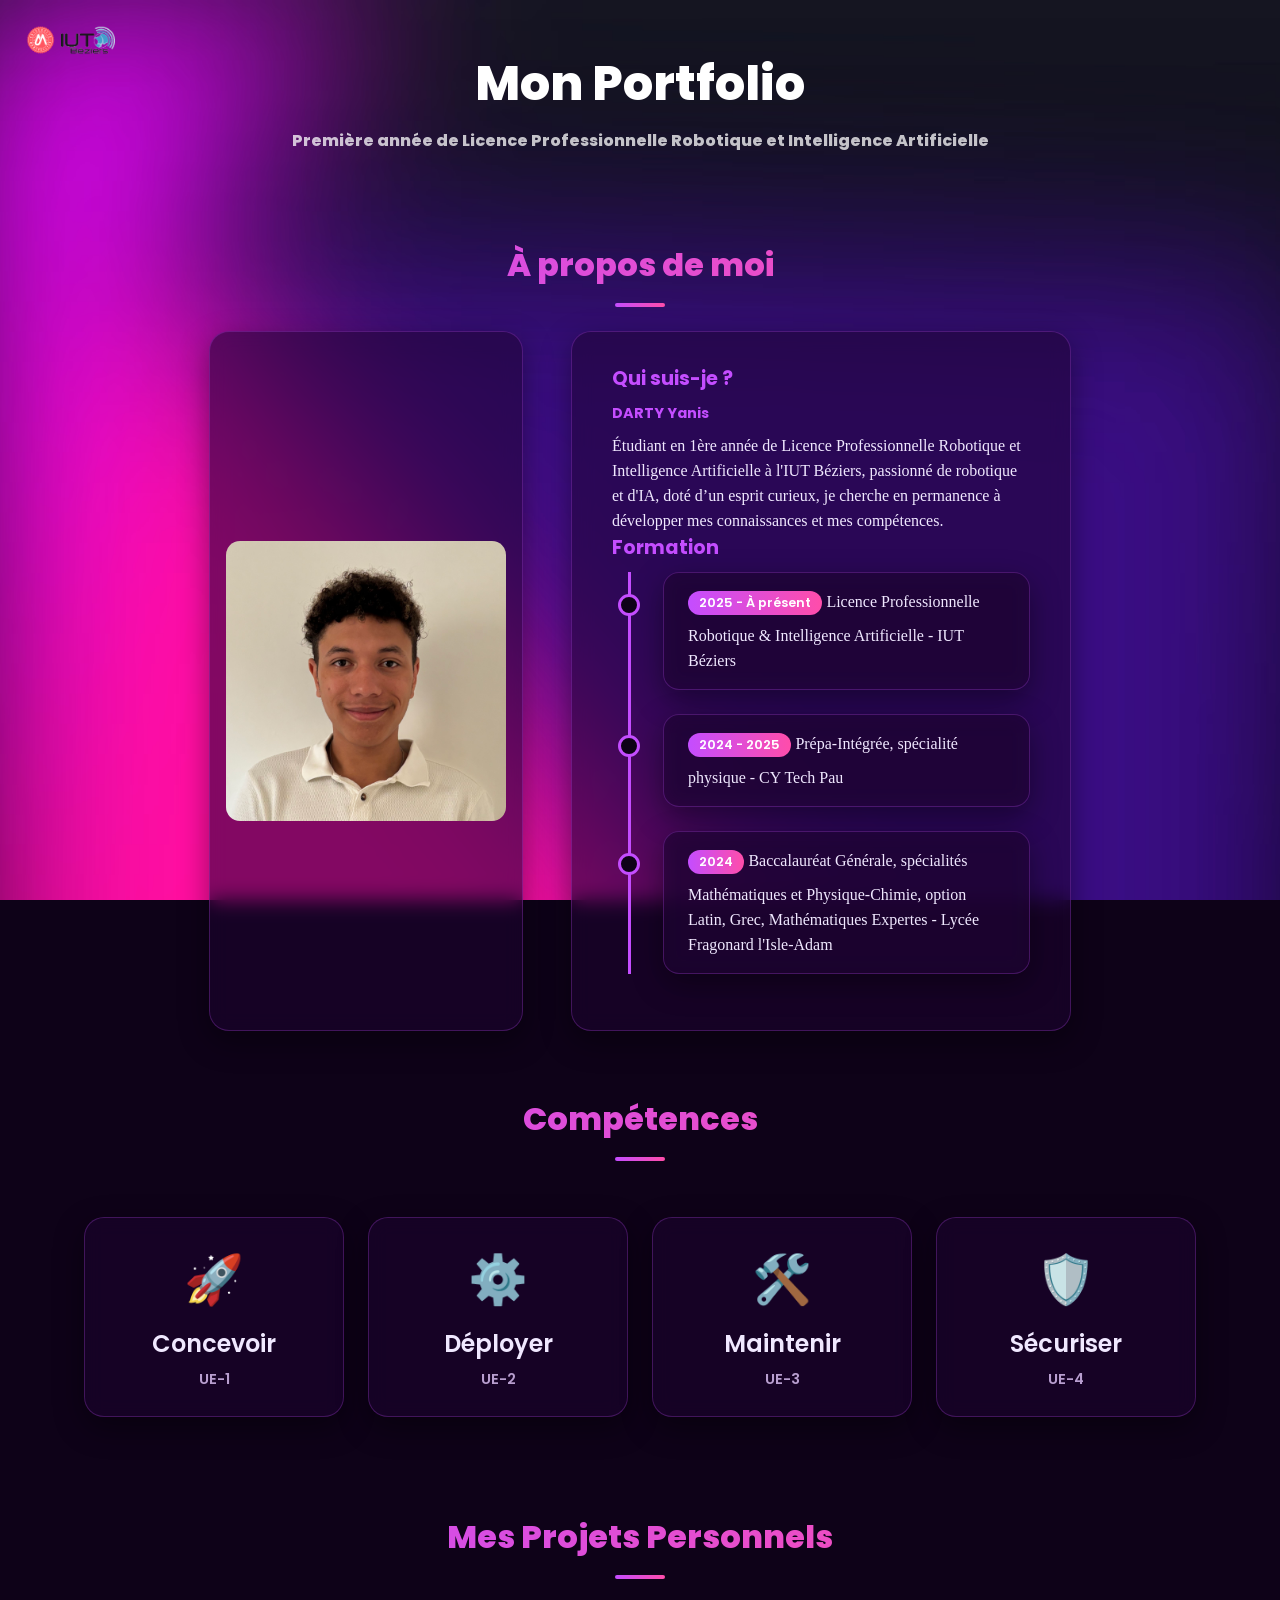
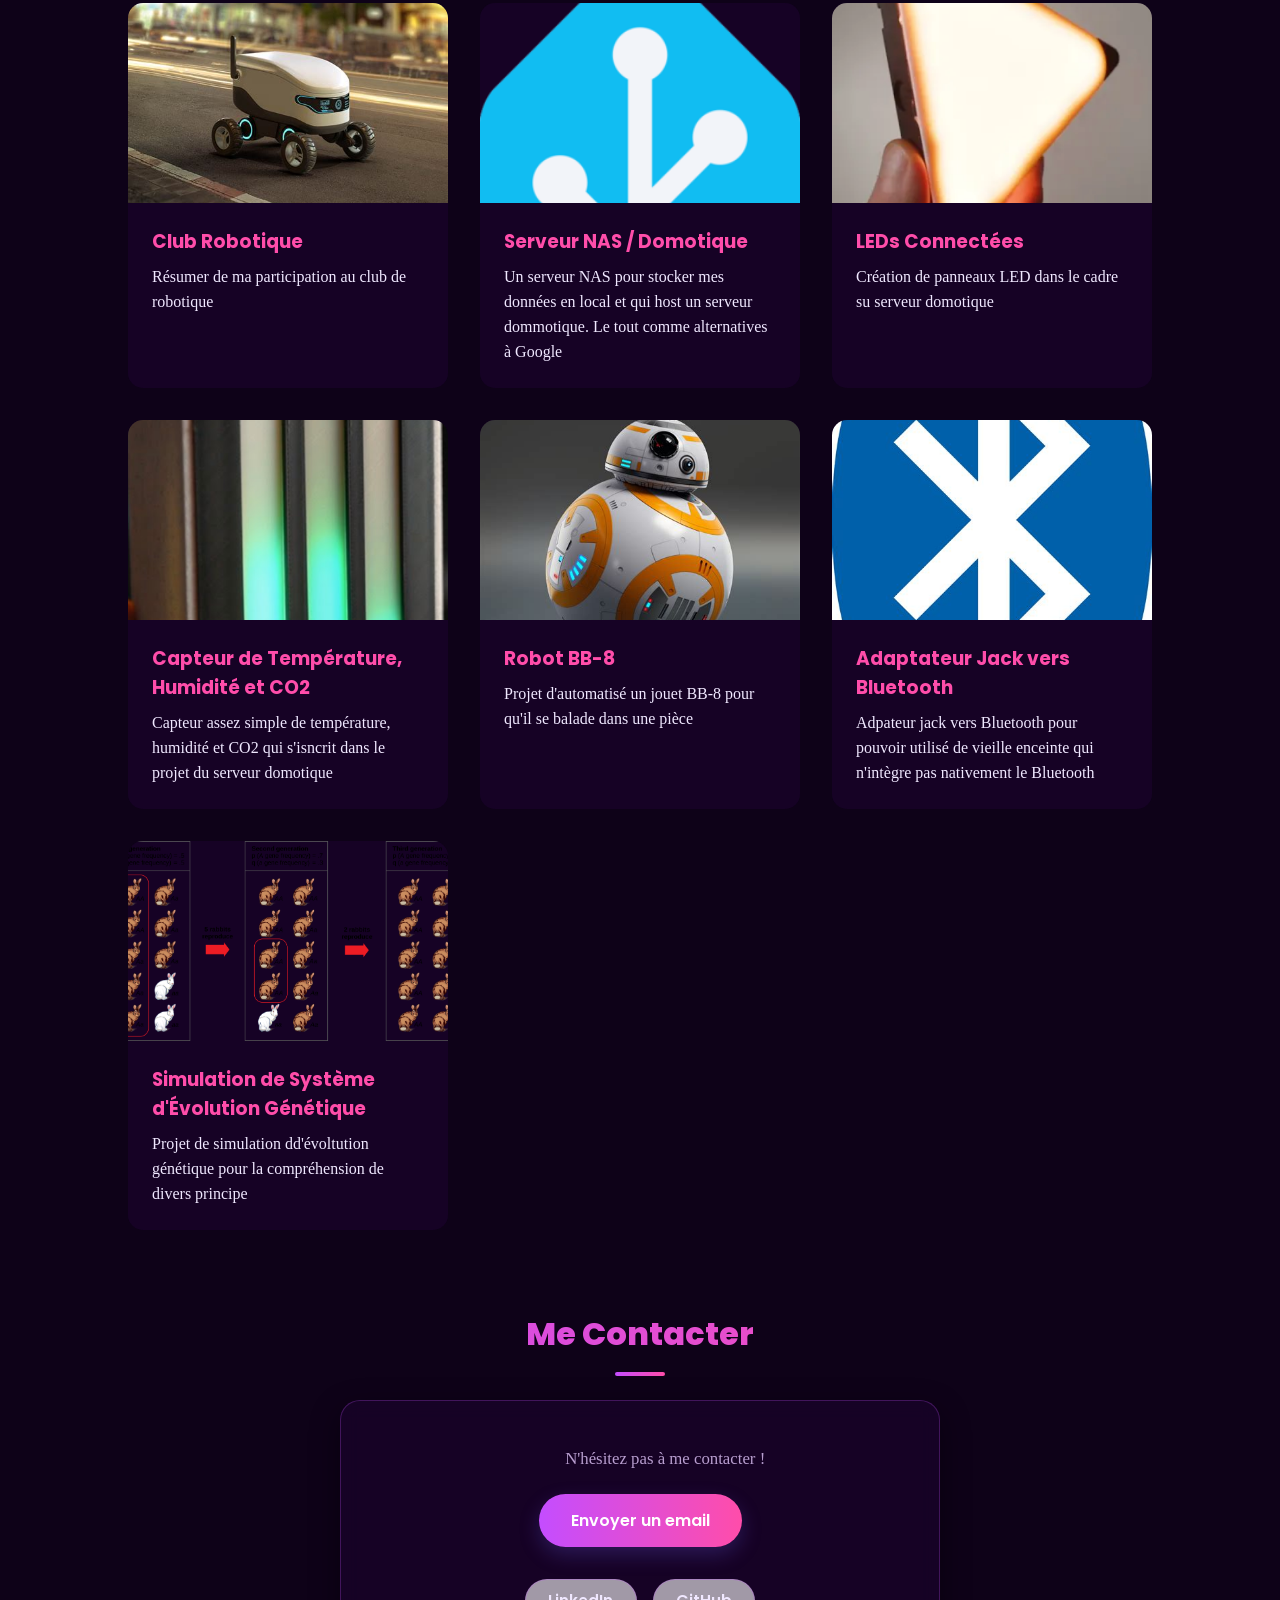
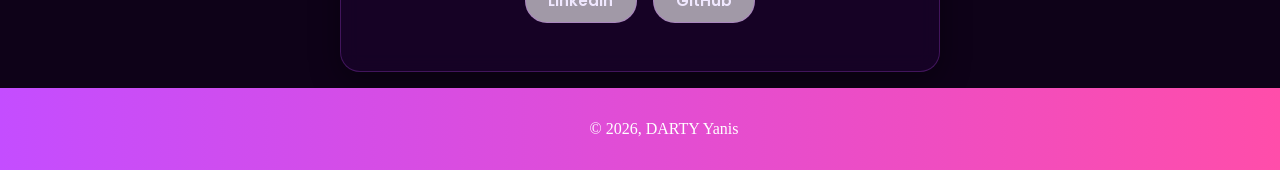
==== commit 2f72a131: "Remis les sections qui avaient disparues" ====
--- a/index.html
+++ b/index.html
@@ -665,6 +665,1442 @@
                 </div>
             </div>
         </section>
+        <section id="UE2" class="content-section">
+            <button class="back-btn" data-back="main-nav">← Retour à l'accueil</button>
+            <h2>⚙️ UE-02 : Déployer</h2>
+            <p class="accordion-block-title">Compétences Essentiels</p>
+            <div class="accordion-group">
+                <button class="accordion-btn"><div class="led-indicator led-yellow" title="Niveau : Acquis"></div><span>En se protégeant des risques liés au milieu industriel</span><span class="accordion-chevron">▾</span></button>
+                    <div class="accordion-panel">
+                        <div class="accordion-panel-inner">
+                            <p>
+                                En ce qui concerne la compétence « En se protégeant des risques liés au milieu industriel »,
+                                il est crucial de bien comprendre la notion de protection contre les dangers dans un contexte
+                                industriel.
+                            </p>
+                            <p>
+                                À travers l'ensemble de la formation, j'ai pu voir ces différents aspects de la protection
+                                contre les risques, tout lors de ma SAÉ 2.3 qui était axée sur la mise en place de mesures
+                                de réduction des risques face à la dangerosité des processus de fabrication. Durant cette
+                                période, j'ai dû accomplir des tâches de maintenance électrique en respectant strictement
+                                les directives établies par les qualifications électriques B1 et B1V.
+                            </p>
+                            <p>
+                                Dans ce contexte, il est essentiel d'être méticuleux dans nos actions, de garantir la
+                                protection contre les dangers électriques avec des gants spécifiques et un casque équipé
+                                d'une visière. Il faut également porter des vêtements qui couvrent totalement la peau, installer
+                                le tapis isolant et demeurer sur celui-ci, ainsi que utiliser les appareils de mesure appropriés.
+                                Il m'était donc nécessaire d'être en mesure d'évaluer les risques et d'adopter les comportements
+                                appropriés pour me protéger. La gestion du risque physique fait appel directement au module R2.06,
+                                où j'ai exploré les divers Schémas de Liaison à la Terre (SLT) et appris à déterminer la taille des
+                                dispositifs de sécurité cruciaux, tels que les disjoncteurs, afin de préserver la sécurité des biens
+                                et des individus.
+                            </p>
+                            <p>
+                                Le module de cybersécurité (R1.11) m'a fourni les clés pour identifier les menaces informatiques
+                                et appliquer les bonnes pratiques d'hygiène numérique.
+                                <br>
+                                Tous comme la SAÉ 1.1 qui était axée sur les mesures d'hygiène en cybersécurité où j'ai appliqué
+                                cette compétence pour proposer une fiche de rappel sur les bonnes pratiques sur la classification
+                                des données, la séparation entre espaces personnels et de travail ou encore, le fait de verrouiller
+                                sa session, etc. J'ai aussi lors de cette SAÉ réalisée une vidéo avec un camarade pour expliquer
+                                comment sécuriser l'entreprise sur le plan numérique.
+                                <br>
+                                J'ai également eu l'occasion d'explorer diverses mesures de protection contre ces menaces lors
+                                de cours et de travaux pratiques de réseaux (R2.09) : j'ai appris à segmenter et à sécuriser
+                                les échanges de l'installation en paramétrant des VLANs sur des commutateurs, tout en orchestrant
+                                le déploiement sécurisé des protocoles essentiels (DHCP, HTTP, services web). Cette vigilance duale,
+                                qui sait anticiper autant une surcharge électrique locale qu'une défaillance de réseau global,
+                                me donne l'opportunité de commencer à mettre en place des installations industrielles de façon
+                                fiable et sûre.
+                            </p>
+                            <p>
+                                Étant donné que l'industrie contemporaine exige une interaction avec des systèmes automatisés,
+                                les cours d'introduction à la caractérisation (R1.21) et approche pratique de la robotique industrielle
+                                (R2.21) m'ont permis de comprendre les dangers associés à la proximité des robots sur le lieu de travail.
+                                Ces deux documents m'ont donc enseigné les protocoles rigoureux pour travailler en toute sécurité dans l'environnement
+                                d'un robot.
+                            </p>
+                            <p>
+                                Toutefois, la sécurité des risques dans un environnement industriel ne se limite pas à la protection physique, elle comprend également la protection numérique. Le module sur la cybersécurité (R1.11) m'a permis d'apprendre à détecter les menaces numériques et à mettre en œuvre les bonnes pratiques de l'hygiène digitale.
+                            </p>
+                            <div class="media-placeholder">
+                                <video width="100%" height="100%" controls="">
+                                    <source src="https://youtu.be/qQ_dIOvyYE8" type="video/mp4">
+                                </video>
+                            </div>
+                            <div class="doc-links">
+                            <a href="ressources/MÃ©mo A4 - Bonne pratiques - PDF.pdf" class="doc-link">Doc bonnes pratiques</a>
+                        </div>
+                    </div>
+                </div>
+            </div>
+            <div class="accordion-group">
+                <button class="accordion-btn"><div class="led-indicator led-green" title="Niveau : Acquis"></div><span>En respectant les procédures QHSSE de l’entreprise</span><span class="accordion-chevron">▾</span></button>
+                <div class="accordion-panel">
+                    <div class="accordion-panel-inner">
+                        <p>
+                            Dans le contexte de l'industrie 4.0 et 5.0, la compétence "En respectant les procédures QHSSE de
+                            l'entreprise" prend une dimension hybride. Elle ne concerne pas uniquement le port du casque de
+                            chantier ou des gants, mais englobe aussi la protection générale de l'opérateur, de l'appareil
+                            et des données. Durant ma première année en Licence Professionnelle RobIA, j'ai incorporé ces
+                            attentes à chaque phase de mon travail.
+                            <br>
+                            Dans un premier temps, grâce à ce concept, je m’efforce d'appliquer les standards requis dans
+                            mes diverses tâches, que ce soit en robotique, en automatisme, en programmation ou encore en
+                            électricité, couvrant ainsi les différentes matières du programme.
+                        </p>
+                        <p>
+                            En matière de santé et sécurité physique, je met en pratique aussi souvent que possible les
+                            procédures réglementaires acquises lors de ma formation et de ma certification électrique (SAÉ 2.3),
+                            au sein des règles R2.06, R1.21, R2.21, ainsi que R1.11 et R2.19.
+                            <br>
+                            Par exemple lors d'un travail de maintenance électrique, je ne débute aucune intervention
+                            sans avoir identifié les énergies en jeu, posé mes Équipements de Protection Collective et
+                            effectué une Vérification d'Absence de Tension (VAT) avec mes EPI. C'est grâce à cette assiduité
+                            que j'ai réussi à compléter ma SAÉ 2.3, en exécutant le travail requis de manière sécurisée et compétente.
+                        </p>
+                        <p>
+                            De même, j'essaie de maintenir l'hygiène et la sécurité numériques, essentielles à la survie d'une
+                            entreprise aujourd'hui. En intégrant les modules de Cybersécurité (R1.11) et de Réseaux (R2.09),
+                            l'application des directives de l'ANSSI (chiffrement, contrôle rigoureux des accès, démarrage des réseaux IT/OT)
+                            fait dorénavant partie de ma pratique professionnelle pour assurer un milieu industriel parfaitement sécurisé.
+                            <br>
+                            C'est ce type de principe que je m'efforce de mettre en œuvre non seulement dans ma façon de travailler,
+                            mais aussi dans ma vie quotidienne, en particulier en ce qui concerne les risques électriques et la sécurité
+                            informatique.
+                        </p>
+                    </div>
+                </div>
+            </div>
+            <div class="accordion-group">
+                <button class="accordion-btn"><div class="led-indicator led-green" title="Niveau : Acquis"></div><span>En communication en français et en anglais avec les différents acteurs impliqués</span><span class="accordion-chevron">▾</span></button>
+                    <div class="accordion-panel">
+                        <div class="accordion-panel-inner">
+                            <p>
+                            Dans un monde où la technologie règne en maître et où ses standards s'écrivent majoritairement
+                            en anglais, la maîtrise de cette langue se révèle incontournable, tant pour concevoir des
+                            systèmes que pour collaborer. Cependant, le français n'est pas en reste et demeure le socle
+                            indispensable de nos interactions professionnelles. Tout au long de l'année, la communication a
+                            été au centre de ma formation et de mes apprentissages. J'ai pu découvrir et affiner de nombreuses
+                            techniques essentielles pour structurer ma pensée, transmettre des informations avec précision à
+                            l'oral comme à l'écrit, et ainsi comprendre tout en étant parfaitement compris.
+                        </p>
+                        <p>
+                            Maîtriser le français dans un contexte technique, c'est savoir adapter son discours.
+                            Il est question de pouvoir rédiger des documents explicites, des rapports d’intervention
+                            détaillés ou des notes de sécurité sans équivoque. C'est aussi l'art de la vulgarisation :
+                            savoir expliquer le fonctionnement d'un système complexe ou l'origine d'une panne à des
+                            interlocuteurs qui n'ont pas forcément de bagage technique.
+                            <br>
+                            En outre, dans notre secteur d'activité, l'anglais dépasse le cadre de la simple matière académique ;
+                            c'est un instrument de travail utilisé au jour le jour. Il est essentiel d'être capable de lire de
+                            la documentation technique, de déchiffrer les spécifications d'un nouvel instrument, de trouver des
+                            réponses dans des forums dédiés ou d'étudier les fiches techniques des éléments électroniques. Ainsi,
+                            l'anglais devient un fondement et une porte d'entrée vers le savoir technique mondial.
+                        </p>
+                        <p>
+                           Toutefois, la véritable communication dans le milieu professionnel repose sur l'intelligence relationnelle.
+                           Un projet industriel concerne de nombreux intervenants : des ingénieurs, des techniciens de maintenance,
+                           des chefs de projet, des clients et des fournisseurs. Cette aptitude implique la capacité à entendre
+                           les exigences de chacun, à défendre ses alternatives techniques de manière persuasive, et à collaborer
+                           efficacement en équipe, peu importe le langage employé.
+                        </p>
+                        <p>
+                            Comme toute l'année, j'ai été pousser à communiquer à travers les TD, TP et SAÉ, avec un
+                            langage adapté à mes interlocuteurs et permettant de transmettre de façon précise les informations,
+                            je pense que cette compétence est acquise, car cette compétence se développe de façon proactive.
+                            C'est-à-dire qu'elle se développe en permanence par la communication.
+                        </p>
+                        <p>                         
+                            Sur la partie de l'anglais, aussi, je pense maîtriser. Il est vrai que sur le langage technique,
+                            je ne l'ai pas énormément développé. Mais grâce à ma base d'Anglais que j'ai et que je continue
+                            de développer, la communication et la compréhension n'est pas un problème du tout.
+                        </p>
+                    </div>
+                </div>
+            </div> 
+            <p class="accordion-block-title">Apprentissages Critiques</p>
+            <div class="accordion-group">
+                <button class="accordion-btn"><div class="led-indicator led-yellow" title="Niveau : En cours d'acquisition"></div><span>Valider le fonctionnement d'une solution d'automatisme ou de robotique en atelier (FAT)</span><span class="accordion-chevron">▾</span></button>
+                    <div class="accordion-panel">
+                        <div class="accordion-panel-inner">
+                            <p>
+                                L'apprentissage critique de validation d'une solution d'automatisme ou de robotique concerne principalement
+                                la capacité à faire l'analyse fonctionnelle d'un système et à vérifier le respect des boucles fonctionnelles
+                                du système que l'on étudie ou met en place.
+                            </p>
+                            <p>
+                                Dans ce contexte, pour ce qui est de la partie robotique, je n'ai pas réalisé de tâches permettant de valider
+                                cet acquis lors de cours ou de SAÉ.
+                            </p>
+                            <p>
+                                En ce qui concerne la partie automatisme, il en va différemment. Lors des cours de régulation et
+                                d'asservissement du deuxième semestre (R2.17 et R2.18), j'ai pu étudier, en cours et en TP, les
+                                différents procédés existants, la mise en place de régulateurs ainsi que, justement, l'analyse 
+                                fonctionnelle. Concrètement, cela veut dire définir précisément ce que la machine ou le système doit faire,
+                                identifier les entrées (capteurs, commandes) et les sorties (actionneurs, signaux) et établir le
+                                fonctionnement.
+                                <br>
+                                J'ai aussi, lors de ces ressources, vu la partie sur les boucles fonctionnelles avec les systèmes en boucle
+                                ouverte et fermée, le calcul de leurs performances en termes de rapidité, de stabilité et de précision.
+                            </p>
+                            <p>
+                                Lors des TP de cette ressource, il m'est arrivé de devoir analyser des systèmes tels que l'aérotherme,
+                                le réservoir d'air ou encore la cuve en simulation. Pour cela, j'ai essayé de faire le lien avec mes cours
+                                pour pouvoir utiliser ce principe. Maintenant, je sais trouvé lors de l'analyse fonctionnelle, ce que le
+                                système est censé faire, les grandeurs régalantes, réglées et perturbatrices. Je sais aussi regarder la
+                                fonction de transfert et en déduire le fonctionnement et ce que celle-ci implique pour le système. Je sais
+                                aussi maintenant trouver par le calcul les fonctions de transfert, les X(p), Y(p) et Epsilon (p), etc.
+                                <br>
+                                Sur la partie respect des boucles fonctionnelles, j'ai plus de mal bien que je comprenne le principe de
+                                boucle ouverte et fermée, j'ai du mal à l'appliquer lors de TP ou bien de prendre conscience que je l'applique. 
+                            </p>
+                            <p>
+                                Cet apprentissage critique pour moi est seulement en voie d'acquisition. J'ai encore beaucoup de
+                                choses à apprendre, comprendre et à développer dans cette compétence.
+                            </p>
+                    </div>
+                </div>
+            </div>
+            <div class="accordion-group">
+                <button class="accordion-btn"><div class="led-indicator led-yellow" title="Niveau : En cours d'acquisition"></div><span>Raccorder les entrées et sorties d'une solution d'automatisme ou de robotique et vérifier le bon fonctionnement des chaînes d'information ou d'action (synchros)</span><span class="accordion-chevron">▾</span></button>
+                    <div class="accordion-panel">
+                        <div class="accordion-panel-inner">
+                            <p>
+                                Dans le cadre de la SAÉ 1.2, 2.2 et de nombreux TP, il m'a été confier la tâche de raccorder
+                                les entrées et sorties d'un automate et/ou d'un robot.
+                            </p>
+                            <p>
+                                Lors du raccordage des entrées-sorties, j'ai dû faire attention à ce que je raccorde et comment.
+                                Par exemple, il fallait distinguer dans un premier temps si je devais câbler une entrée ou une sortie
+                                puis si elle est en analogique ou en logique, puisque le câblage n'est pas au même endroit. Il fallait
+                                aussi vérifier si le capteur ou la sortie utilisé est en PNP ou NPN ou bien en bipolaire. Vérifier
+                                aussi si la tension et l'intensité délivrée étaient suffisantes, en dessous ou au-dessus de ce dont
+                                j'avais besoin.
+                            </p>
+                            <p>
+                                Toutes les choses citées précédemment, j'ai eu la possibilité de les apprendre lors des cours de R1.19
+                                et de physiques.
+                            </p>
+                            <p>
+                                J'ai ainsi utilisé ces apprentissages. Lors de la SAÉ 2.2 pour câbler la perceuse dont j'avais besoin
+                                sur l'UR5e.
+                                <br>
+                                Par exemple lors d'un TP de R2.21, j'ai aussi câblé des entrées-sorties sur un Fanuc. De même en
+                                automatisme sur les différents TP de régulation et d'asservissement entre le premiers et seconds
+                                semestres.
+                            </p>
+                            <div class="media-placeholder">
+                                <img src="ressources/Capture d’écran 2026-06-24 à 10.52.35.png">Image - SAÉ 1.2
+                                <img src="ressources/unnamed.png">Image - TP R2.21
+                            </div>
+                    </div>
+                </div>
+            </div>
+            <div class="accordion-group">
+                <button class="accordion-btn"><div class="led-indicator led-orange" title="Niveau : En cours d'acquisition"></div><span>Configurer les entrées et sorties d'une solution d'automatisme ou de robotique.</span><span class="accordion-chevron">▾</span></button>
+                    <div class="accordion-panel">
+                        <div class="accordion-panel-inner">
+                            <p>
+                                La configuration des entrées et sorties d'une solution d'automatisme ou de robotique repose sur une
+                                analyse fonctionnelle rigoureuse et la compréhension des boucles fonctionnelles du système.
+                                <br>
+                                Cette compétence, essentielle en automatisation, demande une identification précise des tâches que le
+                                système doit exécuter, la détermination des capteurs (entrées) et actionneurs (sorties) nécessaires,
+                                ainsi que l'établissement de leur fonctionnement global basé sur les lois Circuits &amp; Technologies ES.
+                            </p>
+                            <p>
+                                En ce qui concerne l'automatisme, ma formation a été plus exhaustive. Au cours des sessions R2.17 et
+                                R2.18 (régulation et asservissement du second semestre), j'ai eu l'occasion de suivre des cours et des
+                                travaux pratiques sur l'analyse fonctionnelle des systèmes automatisés. Cela m'a aidé à saisir comment
+                                repérer les entrées (tels que les capteurs et les commandes) et les sorties (comme les actionneurs et
+                                les signaux), ainsi qu'à établir le fonctionnement général du système. J'ai aussi développé des compétences
+                                dans l'étude des boucles fonctionnelles : les systèmes à boucle ouverte et fermée, ainsi que l'évaluation de
+                                leurs performances en matière de vitesse, de stabilité et de précision.
+                            </p>
+                            <p>
+                                Au cours des exercices pratiques, j'ai étudié des systèmes concrets comme l'aérotherme, le réservoir d'air ou
+                                le réservoir en simulation. Ces pratiques m'ont permis de maîtriser l'identification des paramètres régulés,
+                                régulés et perturbateurs lors d'une analyse fonctionnelle. Je suis aussi capable d'utiliser les fonctions de
+                                transfert pour déduire le comportement du système et ses conséquences. D'un point de vue computationnel, je
+                                suis capable d'établir les fonctions de transfert, à savoir X(p), Y(p) et Epsilon(p).
+                            </p>
+                            <p>
+                                Toutefois, en ce qui concerne l'adhésion aux boucles fonctionnelles, je reconnais rencontrer des difficultés.
+                                Malgré ma compréhension théorique des concepts de boucle ouverte et fermée, j'ai du mal à les appliquer en
+                                pratique lors des travaux pratiques ou à déterminer avec précision quand je les utilise effectivement.
+                            </p>
+                            <p>
+                                Il est nécessaire que j'améliore ma compréhension et progressé dans cette compétence en me consacrant à
+                                de nouveaux projets et en acquérant de l'expérience pratique.
+
+                            </p>
+                            <div class="media-placeholder">
+                                <img src="ressources/Capture d’écran 2026-06-24 à 10.52.35.png">Image - SAÉ 1.2
+                                <img src="ressources/unnamed.png">Image - TP R2.21
+                            </div>
+                    </div>
+                </div>
+            </div>
+            <div class="accordion-group">
+                <button class="accordion-btn"><div class="led-indicator led-yellow" title="Niveau : En cours d'acquisition"></div><span>Valider le fonctionnement d'une solution d'automatisme / de robotique sur site (SAT)</span><span class="accordion-chevron">▾</span></button>
+                    <div class="accordion-panel">
+                        <div class="accordion-panel-inner">
+                            <p>
+                                L'apprentissage critique de validation d'une solution d'automatisme ou de robotique concerne principalement
+                                la capacité a utilisé les tempos, expliquer les discordances, déterminer et adapter un temps de cycle et
+                                justifier le fait que les capteurs et actionneurs fonctionnent de paire au moment demander.                      
+                            </p>
+                            <p>
+                                Lors des cours de R1.19 - Automatismes - Logique combinatoire et séquentielle, j'ai découvert la temporisation,
+                                avec les TON, TOF et TP. Dès lors, je les ai utilisés à plusieurs reprises lors des TP, mais aussi lors de ma
+                                SAÉ 2.3 où j'avais pour but de faire une maintenance d'automatisme sur un rideau de type magasin. J'ai dû régler
+                                le problème de fermeture qu'il y avait et pour cela, j'ai appliqué lors de celle-ci une temporisation TOF
+                                pour palier au souci.     
+                            </p>
+                            <p>
+                                Pour les temps de cycle, j'ai développé cette compétence avec les cours de R2.21 où nous avions un sujet de
+                                cellule robotique à implanter et il était donné dans le cahier des charges des informations sur la production.
+                                Il m'a alors fallu calculer le temps de cycle. En pratique, je n'ai pas vraiment eu de temps de cycle à réaliser
+                                sur un système donc pour cette partie ce n'est pas encore pu la développer cependant, je comprends le principe et
+                                je pense pouvoir être ne mesure de pouvoir programmer un robot par exemple à respecter le temps de cycle donné en
+                                utilisant les différents modes de déplacement disponible.
+                            </p>
+                            <p>
+                                Pour la partie sur la discordance, il m'est arrivé énormément de fois d'obtenir des résultats qui ne
+                                correspondaient pas à ce que j'attendais en résultats. Au début, je ne comprenais pas pourquoi,
+                                cependant au fur et à mesure que l'année avança, j'ai réussi à comprendre et à identifier pourquoi
+                                comme en régulation et asservissement où j'ai pu voir que les résultats de ma régulation étaient en
+                                dessous de ce que je voulais (pas précis) et qu'il fallait ainsi modifier les paramètres du régulateur
+                                PID (ici augmenter le gain).
+                            </p>
+                            <p>
+                                Pour ce qui est de la synchronisation des capteurs et des actionneurs, à l'aide de graphcet j'ai pu
+                                comprendre comment faire pour les synchroniser. C'est ainsi en utilisant les graphcet que j'ai pu lors de
+                                la SAÉ 1.4 où je devais en simulation faire le fonctionnement d'un trieur de pièce, faire un trieur
+                                fonctionnel qui agissait en temps voulu et de façon coordonnée.
+                            </p>
+                            <div class="media-placeholder">
+                                <img src="ressources/Capture d’écran 2026-06-24 à 09.55.08.png">Image 1 - SAÉ 1.4
+                                <img src="ressources/Capture d’écran 2026-06-24 à 09.54.47.png">Image 2 - SAÉ 1.4
+                            </div>
+                    </div>
+                </div>
+            </div>
+            <div class="accordion-group">
+                <button class="accordion-btn"><div class="led-indicator led-yellow" title="Niveau : En cours d'acquisition"></div><span>Analyser l'architecture réseau d'un client dans le but d'intégrer un composant d'automatisme ou de robotique</span><span class="accordion-chevron">▾</span></button>
+                    <div class="accordion-panel">
+                        <div class="accordion-panel-inner">
+                            <p>
+                                Au cours de ma formation, j'ai développé une compréhension de l'analyse de l'architecture réseau d'un
+                                client, compétence essentielle pour intégrer des composants d'automatisme ou de robotique.
+                            </p>
+                            <p>
+                                Pour la partie "analyser l'architecture réseau", j'ai acquis les bases et les méthodes nécessaires
+                                lors de mes cours en R1.09 et R2.09, où j'ai pu voir le principe des modèle OSI et Internet,
+                                les communications entre machines via divers protocoles, comme le FTP, IP, TCP, UDP, DNS, HTTP, SSH,
+                                DHCP, APIPA, j'ai fait de la gestion de réseaux en entreprise avec les Vlans avec la partie surs
+                                les switchs.
+                                <br>
+                                Sur cette compétence, je me situerai au début de niveau intermédiaire, car je suis capable de
+                                faire quelques actions en réseaux, mais pas au point de pouvoir faire le réseau d'une entreprise.
+                            </p>
+                            <div class="media-placeholder">
+                                <img src="ressources/Capture d’écran 2026-06-24 à 11.15.52.png">Image 1 - R2.09
+                                <img src="ressources/Capture d’écran 2026-06-24 à 11.21.43.png">Image 2 - R2.09
+                                <img src="ressources/Capture d’écran 2026-06-24 à 11.22.28.png">Image 3 - R2.09
+                            </div>
+                            <p>
+                                Sur le point suivant, je n'ai pas énormément appliqué cela hormis lors de mes TP de régulation et asservissement
+                                où j'ai dû connecter l'ordinateur au réseau de l'iut pour ensuite accéder à un automate connecter sur le même réseau.
+                                Donc je sais connecter un PC et un automate sur un réseau déjà existant ou un logiciel comme TIA Portal vers un logiciel
+                                de simulation comme FactoryIO.
+                            </p>
+                    </div>
+                </div>
+            </div>
+            <p class="accordion-block-title">Situations d'apprentissages</p>
+            <div class="accordion-group">
+                <button class="accordion-btn"><div class="led-indicator led-yellow" title="Niveau : En cours d'acquisition"></div><span>Mise en service d'une solution d'automatisme ou de robotique</span><span class="accordion-chevron">▾</span></button>
+                <div class="accordion-panel">
+                    <div class="accordion-panel-inner">
+                        <p>
+                            Dans le cadre de la SAÉ 2.2 - Mise en service et déploiement d'une solution de robotique, j'ai dû avec mon
+                            groupe, présenter un démonstrateur et présenter une solution plausible de taraudage de pièce en aluminium
+                            pour Technilum avec l'utilisation d'une caméra.
+                            <br>
+                            Lors de cette SAÉ, j'ai travaillé sur la partie programmation du robot. C'est-à-dire, ces mouvements,
+                            le fonctionnement de la caméra conjointement au robot et le taraudage.
+                            <br>
+                            À l'issue de mon travail et celui du groupe, nous avons présenté le démonstrateur réalisé à l'entreprise
+                            et donc mise en service afin de montrer notre travail effectué et présenter une solution au cahier des
+                            charges donnée.
+                        </p>
+                        <div class="media-placeholder">
+                            <video width="100%" height="100%" controls="">
+                                <source src="ressources/Robot.mp4" type="video/mp4">
+                            </video>
+                        </div>
+                        <p>
+                            Pareillement lors de la SAÉ 2.1 - Conception et déploiement d'une solution d'automatisme, où j'ai essayé
+                            de mettre en service une solution d'automatisme avec mon groupe. Cela n'as pas été une solution efficace
+                            car nous n'avions pas accès au matériel au quel nous penseion pour faire une solution automatique, et
+                            le démonstrateur à échoué aussi lors de la présentation car pas assez solide. Cependant le but était d'essyer
+                            de mettre en service notre solution.
+                        </p>
+                        <div class="media-placeholder">
+                            <video width="25%" height="25%" controls="">
+                                <source src="ressources/SAE2.1vid.mov" type="video/mp4">
+                            </video>
+                        </div>
+                    </div>
+                </div>
+            </div>
+            <div class="accordion-group">
+                <button class="accordion-btn"><div class="led-indicator led-orange" title="Niveau : En cours d'acquisition"></div><span>Mise en service d'une supervision ou d'un système de contrôle commande</span><span class="accordion-chevron">▾</span></button>
+                    <div class="accordion-panel">
+                        <div class="accordion-panel-inner">
+                            <p>
+                                Au cours de cette année lors de mes cours de R2.17 et R2.18 consacrer à la régulation et aux asservissements,
+                                j'ai eu l'occasion de mettre en place des systèmes de contrôle-commande qui avaient pour but de monitorer,
+                                sur des courbes, les performances et comportements d'un procédé afin d'avoir la possibilité de les analysés
+                                et de réajuster les paramètres pour obtenir le résultat escompté.
+                                <br>
+                                Dans ces TP, j'ai pu intégrer les automates au système sur FactoryIO pour les simulations et directement
+                                sur les machines pour tester si le système de contrôle de commande fonctionnait ou non.
+                                <br>
+                                Lors de mes tests de fonctionnement, je vérifiais si les commandes envoyées produisaient bien les actions
+                                attendues et que chaque retour étaient correct. 
+                                <br>
+                                C'est ainsi que j'ai pu mettre en place des systèmes de contrôle.
+                            </p>
+                            <div class="media-placeholder">
+                                <img src="ressources/Capture d’écran 2026-06-26 à 10.35.45.png"> Image - R2.17
+                                <img src="ressources/Capture d’écran 2026-06-26 à 10.37.19.png"> Image - R2.18
+                            </div>
+                    </div>
+                </div>
+            </div>
+            <div class="accordion-group">
+                <button class="accordion-btn"><div class="led-indicator led-orange" title="Niveau : En cours d'acquisition"></div><span>Mise en place et paramétrage d'une infrastructure réseau</span><span class="accordion-chevron">▾</span></button>
+                    <div class="accordion-panel">
+                        <div class="accordion-panel-inner">
+                            <p>
+                                Lors de cette première année, j'ai eu pas mal de cours de réseaux entre le premier et le second semestres
+                                (R1.09 et R2.09).
+                            </p>
+                            <p>
+                                En ce qui concerne la compétence de mis en place et en paramétrage d'une infrastructure réseau, j'ai pu
+                                pratiquer cela un peu lors des TP de réseaux lorsque je travaillais sur les Vlans. J'ai mis en place lors
+                                de ce TP en simulation sur Cisco Packet Tracer un réseau de Vlans simulant un réseau d'entreprise ou encore,
+                                en réelle avec des switchs de niveau 2.
+                            </p>
+                            <p>
+                                Ainsi, j'ai appris à mettre en place et paramétrer une infrastructure réseaux bien que je sois loin d'être
+                                un expert en la matière.
+                            </p>
+                            <div class="media-placeholder">
+                                <img src="ressources/Capture d’écran 2026-06-26 à 10.50.26.png"> Image - R2.09
+                                <img src="ressources/Capture d’écran 2026-06-26 à 10.50.36.png"> Image - R2.09
+                                <img src="ressources/Capture d’écran 2026-06-26 à 10.51.23.png"> Image - R2.09
+                            </div>
+                        </div>
+                    </div>
+            </div>                
+        </section>
+        <section id="UE3" class="content-section">
+            <button class="back-btn" data-back="main-nav">← Retour à l'accueil</button>
+            <h2>🛠️ UE-03 : Maintenir et gérer</h2>
+            <p class="accordion-block-title">Compétences Essentiels</p>
+            <div class="accordion-group">
+                <button class="accordion-btn"><div class="led-indicator led-yellow" title="Niveau : En cours d'acquisition"></div><span>En se protégeant des risques liés au milieu industriel</span><span class="accordion-chevron">▾</span></button>
+                    <div class="accordion-panel">
+                        <div class="accordion-panel-inner">
+                            <p>
+                                En ce qui concerne la compétence « En se protégeant des risques liés au milieu industriel »,
+                                il est crucial de bien comprendre la notion de protection contre les dangers dans un contexte
+                                industriel.
+                            </p>
+                            <p>
+                                À travers l'ensemble de la formation, j'ai pu voir ces différents aspects de la protection
+                                contre les risques, tout lors de ma SAÉ 2.3 qui était axée sur la mise en place de mesures
+                                de réduction des risques face à la dangerosité des processus de fabrication. Durant cette
+                                période, j'ai dû accomplir des tâches de maintenance électrique en respectant strictement
+                                les directives établies par les qualifications électriques B1 et B1V.
+                            </p>
+                            <p>
+                                Dans ce contexte, il est essentiel d'être méticuleux dans nos actions, de garantir la
+                                protection contre les dangers électriques avec des gants spécifiques et un casque équipé
+                                d'une visière. Il faut également porter des vêtements qui couvrent totalement la peau, installer
+                                le tapis isolant et demeurer sur celui-ci, ainsi que utiliser les appareils de mesure appropriés.
+                                Il m'était donc nécessaire d'être en mesure d'évaluer les risques et d'adopter les comportements
+                                appropriés pour me protéger. La gestion du risque physique fait appel directement au module R2.06,
+                                où j'ai exploré les divers Schémas de Liaison à la Terre (SLT) et appris à déterminer la taille des
+                                dispositifs de sécurité cruciaux, tels que les disjoncteurs, afin de préserver la sécurité des biens
+                                et des individus.
+                            </p>
+                            <p>
+                                Le module de cybersécurité (R1.11) m'a fourni les clés pour identifier les menaces informatiques
+                                et appliquer les bonnes pratiques d'hygiène numérique.
+                                <br>
+                                Tous comme la SAÉ 1.1 qui était axée sur les mesures d'hygiène en cybersécurité où j'ai appliqué
+                                cette compétence pour proposer une fiche de rappel sur les bonnes pratiques sur la classification
+                                des données, la séparation entre espaces personnels et de travail ou encore, le fait de verrouiller
+                                sa session, etc. J'ai aussi lors de cette SAÉ réalisée une vidéo avec un camarade pour expliquer
+                                comment sécuriser l'entreprise sur le plan numérique.
+                                <br>
+                                J'ai également eu l'occasion d'explorer diverses mesures de protection contre ces menaces lors
+                                de cours et de travaux pratiques de réseaux (R2.09) : j'ai appris à segmenter et à sécuriser
+                                les échanges de l'installation en paramétrant des VLANs sur des commutateurs, tout en orchestrant
+                                le déploiement sécurisé des protocoles essentiels (DHCP, HTTP, services web). Cette vigilance duale,
+                                qui sait anticiper autant une surcharge électrique locale qu'une défaillance de réseau global,
+                                me donne l'opportunité de commencer à mettre en place des installations industrielles de façon
+                                fiable et sûre.
+                            </p>
+                            <p>
+                                Étant donné que l'industrie contemporaine exige une interaction avec des systèmes automatisés,
+                                les cours d'introduction à la caractérisation (R1.21) et approche pratique de la robotique industrielle
+                                (R2.21) m'ont permis de comprendre les dangers associés à la proximité des robots sur le lieu de travail.
+                                Ces deux documents m'ont donc enseigné les protocoles rigoureux pour travailler en toute sécurité dans l'environnement
+                                d'un robot.
+                            </p>
+                            <p>
+                                Toutefois, la sécurité des risques dans un environnement industriel ne se limite pas à la protection physique, elle comprend également la protection numérique. Le module sur la cybersécurité (R1.11) m'a permis d'apprendre à détecter les menaces numériques et à mettre en œuvre les bonnes pratiques de l'hygiène digitale.
+                            </p>
+                            <div class="media-placeholder">
+                                <video width="100%" height="100%" controls="">
+                                    <source src="https://youtu.be/qQ_dIOvyYE8" type="video/mp4">
+                                </video>
+                            </div>
+                            <div class="doc-links">
+                            <a href="ressources/MÃ©mo A4 - Bonne pratiques - PDF.pdf" class="doc-link">Doc bonnes pratiques</a>
+                        </div>
+                    </div>
+                </div>
+            </div>
+            <div class="accordion-group">
+                <button class="accordion-btn"><div class="led-indicator led-green" title="Niveau : Acquis"></div><span>En respectant les procédures QHSSE de l’entreprise</span><span class="accordion-chevron">▾</span></button>
+                <div class="accordion-panel">
+                    <div class="accordion-panel-inner">
+                        <p>
+                            Dans le contexte de l'industrie 4.0 et 5.0, la compétence "En respectant les procédures QHSSE de
+                            l'entreprise" prend une dimension hybride. Elle ne concerne pas uniquement le port du casque de
+                            chantier ou des gants, mais englobe aussi la protection générale de l'opérateur, de l'appareil
+                            et des données. Durant ma première année en Licence Professionnelle RobIA, j'ai incorporé ces
+                            attentes à chaque phase de mon travail.
+                            <br>
+                            Dans un premier temps, grâce à ce concept, je m’efforce d'appliquer les standards requis dans
+                            mes diverses tâches, que ce soit en robotique, en automatisme, en programmation ou encore en
+                            électricité, couvrant ainsi les différentes matières du programme.
+                        </p>
+                        <p>
+                            En matière de santé et sécurité physique, je met en pratique aussi souvent que possible les
+                            procédures réglementaires acquises lors de ma formation et de ma certification électrique (SAÉ 2.3),
+                            au sein des règles R2.06, R1.21, R2.21, ainsi que R1.11 et R2.19.
+                            <br>
+                            Par exemple lors d'un travail de maintenance électrique, je ne débute aucune intervention
+                            sans avoir identifié les énergies en jeu, posé mes Équipements de Protection Collective et
+                            effectué une Vérification d'Absence de Tension (VAT) avec mes EPI. C'est grâce à cette assiduité
+                            que j'ai réussi à compléter ma SAÉ 2.3, en exécutant le travail requis de manière sécurisée et compétente.
+                        </p>
+                        <p>
+                            De même, j'essaie de maintenir l'hygiène et la sécurité numériques, essentielles à la survie d'une
+                            entreprise aujourd'hui. En intégrant les modules de Cybersécurité (R1.11) et de Réseaux (R2.09),
+                            l'application des directives de l'ANSSI (chiffrement, contrôle rigoureux des accès, démarrage des réseaux IT/OT)
+                            fait dorénavant partie de ma pratique professionnelle pour assurer un milieu industriel parfaitement sécurisé.
+                            <br>
+                            C'est ce type de principe que je m'efforce de mettre en œuvre non seulement dans ma façon de travailler,
+                            mais aussi dans ma vie quotidienne, en particulier en ce qui concerne les risques électriques et la sécurité
+                            informatique.
+                        </p>
+                    </div>
+                </div>
+            </div>
+            <div class="accordion-group">
+                <button class="accordion-btn"><div class="led-indicator led-green" title="Niveau : Acquis"></div><span>En assurant la traçabilité des opérations</span><span class="accordion-chevron">▾</span></button>
+                <div class="accordion-panel">
+                    <div class="accordion-panel-inner">
+                        <p>
+                            La traçabilité des opérations est l'art de laisser des traces claires et indélébiles de
+                            tout ce qui se fait sur une machine ou un système. Lorsque l'on fait de la traçabilité correcte,
+                            on est capable de répondre aux questions : "qui a fait quoi ?", "quand ?", "pourquoi ?".
+                        </p>
+                        <p>
+                            Pour la métaphore, c'est un peu le journal de bord de tout projet, le but étant que
+                            si je dois donner mon travail à quelqu'un ou qu'une personne ai besoin de repasser sur
+                            mon travail celui-ci puisse être compréhensible par mes pairs.
+                            <br>
+                            Dans le cadre, la formation, la traçabilité me sert à évaluer mon raisonnement, structurer
+                            ma méthode et faire office base pour témoigner d'une évolution.
+                        </p>
+                        <p>
+                            La traçabilité est une compétence qui se développe de façon proactive,
+                            c'est-à-dire que pour celle-ci, l'acquisition se fait au fur et à mesure du temps
+                            à force de pratique. Au départ, il faut peut-être le conscientiser un peu puis
+                            cela devient un automatisme, et cela, dans un premier temps, car cela permet de pouvoir
+                            réutiliser son travail en comprenant ce que l'on a fait. 
+                        </p><p>
+                            J'ai beaucoup appliqué ce principe dans le côté informatique de la formation. Lors de la SAÉ 1.3,
+                            j'ai réalisé avec mon groupe un projet de robot trieur de déchet. Projet que l'on a repris dans la
+                            SAÉ 1.4 pour la maintenance et gestion du code où justement, j'ai pu constater l'importance d'un
+                            code normé, bien commenter et expliquer avec aussi les docstring. Lors de cette SAÉ, j'ai vu que mon
+                            code de base n'ait pas bien commenté et que donc des camarades qui devais retravailler dessus ne le
+                            pouvais pas, car il ne comprenait pas.
+                            <br>
+                            Ce principe-là, je l'ai aussi utilisé lors de la SAÉ 2.4 en mettant en place un Github
+                            pour le projet afin de réunir tous les fichiers dans un même espace en un premier temps,
+                            mais surtout pouvoir faire un suivi et du versionning de notre travail. De plus dans notre
+                            groupe, nous nous sommes mis d'accord avec mes camarades pour définir une norme de programmation
+                            en programmant avec des noms en anglais, des variables dont le nom est logique en commentant
+                            l'entièreté de notre code, etc. Grâce à cela, il était plus facile pour moi et mes camardes
+                            de récupérer les codes des autres et de comprendre ce qui était fais, pourquoi et comment.
+                            Cela permettait aussi de voir lorsque le code ne fonctionnait pas et que l'on rencontrait un
+                            problème, qu'elle était le problème et quand est ce qu'il est survenu pour corriger ce problème.
+                        </p>
+                        <p>
+                            Du côté de l'automatisme et de la maintenance, lorsqu'un câblage était fait ou modifié lors
+                            d'un TP ou SAÉ comme la 1.2 ou encore la 2.2, il était de mise d'assurer la traçabilité en
+                            créant le schéma de ce câblage dans le cas où je le ferais ou alors de mettre à jour celui
+                            qui existait déjà.
+                        </p>
+                        <p>
+                            De plus, la traçabilité passe aussi par les comptes-rendus de SAÉ où l'on s'en servait pour
+                            justifier nos démarches, résultats et choix font tout du long.
+                        </p>
+                        <p>
+                            Dans le cadre d'une entreprise, la traçabilité est tout aussi important pour les mêmes raisons
+                            en plus de raisons de sécurités, d'argent et de responsabilité légale.
+                        </p>
+                        <p>
+                            Concrètement, la traçabilité est assurée la traçabilité, c'est refuser le travail
+                            "bricolé dans son coin". C'est documenter ses actions pour protéger ses collègues,
+                            fiabiliser les machines, et se protéger soi-même en cas de problème.
+                        </p>
+                    </div>
+                </div>
+            </div>
+            <div class="accordion-group">
+                <button class="accordion-btn"><div class="led-indicator led-green" title="Niveau : Acquis"></div><span>En communication en français et en anglais avec les différents acteurs impliqués</span><span class="accordion-chevron">▾</span></button>
+                <div class="accordion-panel">
+                    <div class="accordion-panel-inner">
+                        <p>
+                            Dans un monde où la technologie règne en maître et où ses standards s'écrivent majoritairement
+                            en anglais, la maîtrise de cette langue se révèle incontournable, tant pour concevoir des
+                            systèmes que pour collaborer. Cependant, le français n'est pas en reste et demeure le socle
+                            indispensable de nos interactions professionnelles. Tout au long de l'année, la communication a
+                            été au centre de ma formation et de mes apprentissages. J'ai pu découvrir et affiner de nombreuses
+                            techniques essentielles pour structurer ma pensée, transmettre des informations avec précision à
+                            l'oral comme à l'écrit, et ainsi comprendre tout en étant parfaitement compris.
+                        </p>
+                        <p>
+                            Maîtriser le français dans un contexte technique, c'est savoir adapter son discours.
+                            Il est question de pouvoir rédiger des documents explicites, des rapports d’intervention
+                            détaillés ou des notes de sécurité sans équivoque. C'est aussi l'art de la vulgarisation :
+                            savoir expliquer le fonctionnement d'un système complexe ou l'origine d'une panne à des
+                            interlocuteurs qui n'ont pas forcément de bagage technique.
+                            <br>
+                            En outre, dans notre secteur d'activité, l'anglais dépasse le cadre de la simple matière académique ;
+                            c'est un instrument de travail utilisé au jour le jour. Il est essentiel d'être capable de lire de
+                            la documentation technique, de déchiffrer les spécifications d'un nouvel instrument, de trouver des
+                            réponses dans des forums dédiés ou d'étudier les fiches techniques des éléments électroniques. Ainsi,
+                            l'anglais devient un fondement et une porte d'entrée vers le savoir technique mondial.
+                        </p>
+                        <p>
+                           Toutefois, la véritable communication dans le milieu professionnel repose sur l'intelligence relationnelle.
+                           Un projet industriel concerne de nombreux intervenants : des ingénieurs, des techniciens de maintenance,
+                           des chefs de projet, des clients et des fournisseurs. Cette aptitude implique la capacité à entendre
+                           les exigences de chacun, à défendre ses alternatives techniques de manière persuasive, et à collaborer
+                           efficacement en équipe, peu importe le langage employé.
+                        </p>
+                        <p>
+                            Comme toute l'année, j'ai été pousser à communiquer à travers les TD, TP et SAÉ, avec un
+                            langage adapté à mes interlocuteurs et permettant de transmettre de façon précise les informations,
+                            je pense que cette compétence est acquise, car cette compétence se développe de façon proactive.
+                            C'est-à-dire qu'elle se développe en permanence par la communication.
+                        </p>
+                        <p>                         
+                            Sur la partie de l'anglais, aussi, je pense maîtriser. Il est vrai que sur le langage technique,
+                            je ne l'ai pas énormément développé. Mais grâce à ma base d'Anglais que j'ai et que je continue
+                            de développer, la communication et la compréhension n'est pas un problème du tout.
+                        </p>
+                    </div>
+                </div>
+            </div>  
+            <p class="accordion-block-title">Apprentissages Critiques</p>
+            <div class="accordion-group">
+                <button class="accordion-btn"><div class="led-indicator led-red" title="Niveau : Non acquis"></div><span>Effectuer la vérification métrologique d'un instrument de mesure</span><span class="accordion-chevron">▾</span></button>
+                    <div class="accordion-panel">
+                        <div class="accordion-panel-inner">
+                            <p>
+                                Au cours de cette première année de licence, je n'ai jamais eu à faire de vérification métrologique d'un
+                                instrument de mesure hormis si l'on veux bien le compter dedans, la vérification de la VAT lors de la
+                                SAÉ 2.3.
+                                <br>
+                                Cependant, je me suis un peu renseigner sur le sujet lorsque je l'ai lu celui-ci.
+                                <br>
+                                De ce que j'ai compris, l'objectif est de vérifier l'exactitude des instruments de mesure sur les valeurs
+                                renvoyées par rapport à celles qui devaient être mesurées, de contrôler la précision aussi de l'instrument.
+                                Il faut aussi valider la conformité, c'est-à-dire. S'assurer que l'instrument respecte les tolérances et
+                                normes métrologiques requises et enfin, il faut identifier les déviations ce qui veut dire : détecter si
+                                l'instrument a dévié de son étalonnage initial (usure, chocs, drift temporel, etc.).
+                            </p>
+                        </div>
+                    </div>
+            </div>
+            <div class="accordion-group">
+                <button class="accordion-btn"><div class="led-indicator led-red" title="Niveau : Non acquis"></div><span>Déterminer la durée de vie d'un actionneur, ou d'une pièce d'usure</span><span class="accordion-chevron">▾</span></button>
+                    <div class="accordion-panel">
+                        <div class="accordion-panel-inner">
+                            <p>
+                                Tout au long de l'année, le tmeps de vie est une notion qui à été évoqué sans vraiment être plus expliquer.
+                                Lors de la conférence sur l'IA qui s'est dérouler à l'IUT on à pu voir un peu plus de choses à ce sujet
+                                c'est pourquoi en plus de ce qui y a été dis, j'ai fait des recherche.                            
+                            </p>
+                            <p>
+                                La durée de vie dépend essentiellement de combien de fois le composant fonctionne avant de défaillir.
+                                Les méthodes principales sont : le nombre de cycles avant défaillance, les données reçues du fabricant,
+                                les tests d'usure accélérés et le calcul.
+                            </p>
+                            <p>
+                                Pour la méthode du nombre de cycles qui est la plus simple, on compte le nombre de fois que le composant
+                                peut fonctionner avant de tomber en panne. Par exemple, un actionneur peut supporter 1 million de
+                                cycles avant l'usure. Si la machine fonctionne, 100 cycles par jour, la durée de vie est d'environ
+                                10 000 jours (27 ans).
+                            </p>
+                            <p>
+                                Pour la seconde méthode, on regarde sur la documentation fournie par le constructeur : le nombre de cycles
+                                garantis, la durée de vie estimée en heure de fonctionnement et les conditions d'utilisation
+                                (température, charge, fréquence).
+                            </p>
+                            <p>
+                                Par la méthode des tests d'usure accélérés, on peut tester le composant en conditions extrêmes
+                                (température élevée, charge maximale, cycles rapides) pour voir combien de temps, il tient.
+                                Cela permet d'estimer sa durée de vie réelle dans des conditions normales.
+                            </p>
+                            <p>
+                                Et pour la dernière méthode, comme certains composants utilisent des formules engineering qui tiennent
+                                compte de la charge appliquée, de la vitesse de rotation, de la lubrification et/ou de la température
+                                alors on utilise le calcul pour déterminer le temps de vie.
+                            </p>
+                    </div>
+                </div>
+            </div>
+            <div class="accordion-group">
+                <button class="accordion-btn"><div class="led-indicator led-red" title="Niveau : Non acquis"></div><span>Gérer les documents de suivi des instruments </span><span class="accordion-chevron">▾</span></button>
+                    <div class="accordion-panel">
+                        <div class="accordion-panel-inner">
+                            <p>
+                               Gérer les documents de suivi des instruments, c'est tenir à jour et organiser tous les documents qui
+                               prouvent qu'un instrument fonctionne correctement et est fiable. 
+                            </p>
+                            <p>
+                                C'est crucial, car nous employons des outils de mesure et des détecteurs (voltmètre, manomètre, capteur
+                                de température, etc.) et il est nécessaire d'attester que ces outils sont fiables afin de valider les mesures
+                                qu'ils fournissent. Les rapports de suivi constituent une preuve que tout se déroule sans problème.
+                            </p>
+                            <p>
+                                On doit gérer diverses documents tels que le certificat de calibration/vérification métrologique,
+                                attestant que l'appareil a été contrôlé et qu'il mesure de manière appropriée.
+                                <br>
+                                Le registre de maintenance, consignant l'historique des vérifications, réparations et entretiens réalisés.
+                                <br>
+                                Le dossier de fonctionnement de l'appareil, la date d'achat, l'usage, la dernière inspection, l'état général.
+                                <br>
+                                En cas de défaillance de l'instrument, un rapport de non-conformité sera établi décrivant le problème.
+                                <br>
+                                Le registre d'étalonnage qui assure la consignation des vérifications régulières. Par exemple : tous les six mois ou chaque année.
+                            </p>
+                    </div>
+                </div>
+            </div>
+            <p class="accordion-block-title">Situations d'apprentissages</p>
+            <div class="accordion-group">
+                <button class="accordion-btn"><div class="led-indicator led-red" title="Niveau : Non acquis"></div><span>Maintenance systématique des instruments de production</span><span class="accordion-chevron">▾</span></button>
+                    <div class="accordion-panel">
+                        <div class="accordion-panel-inner">
+                            <p>
+                                Lors de mon année, je n'ai pas eu la chance de faire de la maintenance systématique des instruments de production.
+                                <br>
+                                Cependant, lors d'une conférence qui s'est déroulée dans l'amphithéâtre de l'école, j'ai pu découvrir un
+                                peu ce à quoi cela correspond.
+                            </p>
+                            <p>
+                                De ce que j'en ai compris, la maintenance systématique des instruments de production est le fait de prévoir
+                                à intervalle régulier une action de maintenance du matériel. Cela a pour but de vérifier que tout se
+                                passe bien et de réparer ou changer quelque chose, avant qu'il y a une panne.
+                            </p>
+                        </div>
+                    </div>
+            </div>
+            <div class="accordion-group">
+                <button class="accordion-btn"><div class="led-indicator led-red" title="Niveau : Non acquis"></div><span>Maintenance préventive des instruments de production (industrie 4.0)</span><span class="accordion-chevron">▾</span></button>
+                    <div class="accordion-panel">
+                        <div class="accordion-panel-inner">
+                            <p>
+                                Lors de mon année, je n'ai pas eu la chance de faire de la maintenance préventive des instruments de
+                                production (industrie 4.0).
+                                <br>
+                                Cependant, lors d'une conférence qui s'est déroulée dans l'amphithéâtre de l'école, j'ai pu découvrir un peu ce à quoi cela correspond.
+                            </p>
+                            <p>
+                                De ce que j'en ai compris, la maintenance préventive des instruments de production (industrie 4.0),
+                                c'est collecté en permanence des données avec des capteurs IoT pour pouvoir faire une analyse prédictive
+                                à l'aide d'un modèle d'IA entraîné pour prédire une panne à venir et ainsi pouvoir faire de la maintenance
+                                que lorsque cela est nécessaire, mais avant que le problème survienne.
+                            </p>
+                        </div>
+                    </div>
+            </div>
+            <div class="accordion-group">
+                <button class="accordion-btn"><div class="led-indicator led-red" title="Niveau : Non acquis"></div><span>Mise en place de solution de monitoring</span><span class="accordion-chevron">▾</span></button>
+                    <div class="accordion-panel">
+                        <div class="accordion-panel-inner">
+                            <p>
+                                Lors de mon année, je n'ai pas eu la chance de faire de la mise en place de solution de monitoring.
+                                <br>
+                                Cependant, lors d'une conférence qui s'est déroulée dans l'amphithéâtre de l'école, j'ai pu découvrir un peu ce à quoi cela correspond.
+                            </p>
+                            <p>
+                                De ce que j'en ai compris, la mise en place de solution de monitoring, est le fait de collecter
+                                des données via des capteurs et de les stocker et analyser pour pouvoir faire fonctionner la maintenance
+                                prédictive. Le tout en proposant une interface tel un dashboard.
+                            </p>
+                        </div>
+                    </div>
+            </div>
+        </section>
+        <section id="UE4" class="content-section">
+            <button class="back-btn" data-back="main-nav">← Retour à l'accueil</button>
+            <h2>🛡️ UE-04 : Sécuriser</h2>
+            <p class="accordion-block-title">Compétences Essentiels</p>
+            <div class="accordion-group">
+                <button class="accordion-btn"><div class="led-indicator led-yellow" title="Niveau : En cours d'acquisition"></div><span>En mesurant et analysant les risques</span><span class="accordion-chevron">▾</span></button>
+                    <div class="accordion-panel">
+                        <div class="accordion-panel-inner">
+                           <p>
+                                La compétence essentielle en mesurant et analysant les risques, reflète la capacité à comprendre, évaluer
+                                et anticiper les risques associés à l'environnement industriel.
+                                <br>
+                                L'objectif est de prendre les mesures nécessaires pour répondre à la demande, et cela, en maintenant ma
+                                propre sécurité ainsi que celle d'autrui. Par exemple, les bonnes pratiques en matière de sécurité exigent
+                                l'utilisation d'EPI en entreprise ou sur des lieux de cohabitation avec un robot, ou encore le respect des
+                                normes de sécurité fixées par les entreprises européennes.
+                            </p>
+                            <p>
+                                J'ai testé le port d'EPI (casque, lunettes, gants et vêtements couvrant l'ensemble de mon corps) lors de la
+                                SAÉ 2.3, et cela, afin de changer en toute sécurité un contacteur dans une armoire électrique. Cela implique
+                                également la mise en place de protocole avant le lancement d'un programme, comme la programmation de
+                                sécurité, qui nécessite une touche dédiée pour démarrer et arrêter le cycle, en s'assurant qu'il ne démarre
+                                pas sans action.
+                                <br>
+                                C'est ce que j'ai cherché à faire, lors de ma SAÉ 2.2 en mettant en place un capteur de présence proche
+                                du robot pour détecter l'éventuelle présence d'un opérateur dans la zone d'opérations et ainsi mettre en
+                                pause la tâche en court tant qu'un opérateur est présent. Je n'ai cependant pas pu le faire, car le robot
+                                utilisé était partagé avec un autre groupe de SAÉ et les entrées-sorties utilisées pour le capteur étaient
+                                utilisées pour la solution de cet autre groupe dont cela n'est resté que théorique, bien que j'ai suivi sur 
+                                UR academy la formation à cela.
+                            </p>
+                            <div class="media-placeholder">
+                                <img src="ressources/Capture d’écran 2026-06-23 à 16.29.06.png">Image - SAÉ 2.2
+                            </div>
+                            <p>
+                                Ces normes de sécurité assurent ainsi un bon fonctionnement du système en prévenant des blessures mineures,
+                                majeures voire mortelles. Cependant, il faut garder en tête que la sécurité totale et réelle reste difficile
+                                à assurer puisque des dangers inconnus ou non prévue en amont existent toujours.
+                            </p>
+                            <p>
+                                Cette compétence touche aussi néanmoins, la sécurité des réseaux que j'ai eu l'occasion de travailler lors
+                                des cours de cybersécurité du premier semestre et des cours de réseaux du premier et second semestre envoyant
+                                les différentes problématiques de protection, les moyens d'y palier ou encore les différents protocoles de
+                                communication avec une machine. Par contre même avec une connaissance des différents protocoles, il reste
+                                difficile pour moi de définir comment sécuriser un réseau de façon précise.
+                            </p>
+                    </div>
+                </div>
+            </div>
+            <div class="accordion-group">
+                <button class="accordion-btn"><div class="led-indicator led-yellow" title="Niveau : En cours d'acquisition"></div><span>En respectant les normes et le cadre juridique</span><span class="accordion-chevron">▾</span></button>
+                    <div class="accordion-panel">
+                        <div class="accordion-panel-inner">
+                            <p>
+                                Que ce soit en programmation, en automatisation et en robotique, des normes de sécurité existent et sont
+                                nécessaires, tout comme il existe de nombreuses normes juridiques à respecter, celle-ci concernant
+                                majoritairement des notions comme la divulgation d’informations confidentielles de l’entreprise, qui 
+                                est une des plus importantes et encore plus dans un monde où la donnée vaut de l'or.
+                            </p>
+                            <p>
+                                Pour la partie des normes, j'en ai appliqué lors de mes différents TP et SAÉ, lors des SAÉ 1.4 et 2.4
+                                en programmation où avec mon groupe, j'ai choisi des normes de programmation comme le fait de rédiger
+                                tout le code en anglais ainsi que les doctrings et les commentaires, commentés toutes les parties de code
+                                non-évidentes pour la compréhension ou encore le nom des variables et des fonctions qui devait être explicite
+                                et sous forme "make_this".
+                            </p>
+                            <div class="media-placeholder">
+                                <img src="ressources/Capture d’écran 2026-06-23 à 19.29.54.png">Image upscaling.py - SAÉ 2.4
+                                <img src="ressources/Capture d’écran 2026-06-23 à 19.29.17.png">Image 1 circle_flatter.py - SAÉ 2.4
+                            </div>
+                            <p>
+                                En automatisme aussi avec des commentaires sur chaque bloc fonctionnelle et des noms évidents lors de la SAÉ 1.4.
+                            </p>
+                            <div class="media-placeholder">
+                                <img src="ressources/Capture d’écran 2026-06-24 à 09.55.08.png">Image 1 - SAÉ 1.4
+                                <img src="ressources/Capture d’écran 2026-06-24 à 09.54.47.png">Image 2 - SAÉ 1.4
+                            </div>
+                            <p>
+                                En ce qui concerne les normes, pour la sécurité, j'ai programmé lors de TP et de SAÉ des sécurité pour éviter
+                                les soucis lors de l'exécution. Notamment des sécurités imposant l’appui sur un bouton dédié afin de
+                                lancer le cycle ainsi qu’un bouton d’arrêt d’urgence.
+                            </p>
+                            <p>
+                                J'ai pu programmer lors de la SAÉ 2.4, des sécurité permettant de demander une confirmation à l’utilisateur
+                                en cas d’usage du CPU pour l'utilisation du programme d'upscaling que j'ai fait qui est très gourmand ou pour
+                                l'utilisation ou l'entraînement de modèle d'OCR. Ainsi, si aucun GPU n’avait été détecté par le programme,
+                                une confirmation était demandée avant la suite de l'exécution du programme.
+                            </p>
+                            <p>
+                                Toujours dans les normes de sécurité, j’ai notamment appliqué le port d'EPI pour le remplacement d’un contacteur
+                                dans une armoire électrique ainsi qu’un nappage lors de la SAÉ 2.3.
+                            </p>
+                            <p>
+                                Pour l'aspect juridique, maintenant, lors de la formation, il m'est arrivé de devoir signé des chartes de
+                                confidentialité pour assurer que je ne divulguerai pas d'information de l'école ou d'entreprises que j'ai
+                                visitées ou avec lesquels j'ai travaillé en SAÉ.
+                                <br>
+                                J'ai appliqué cela lors de ma SAÉ 2.4 sur la reconnaissance des numéros de séries en collaboration avec SLB.
+                                Il était interdit à mon groupe de publier les photos fournies par l'entreprise sur un drive, de partager
+                                ces numéros de série à quelqu’un en dehors du groupe ou encore de conserver ces photos sur les machines
+                                après le projet.
+                            </p>
+                            <p>
+                                Ce principe, permet de conserver l’intégrité juridique de l’entreprise ainsi l’intégrité juridique et
+                                physique de ses employés. 
+                            </p>
+                    </div>
+                </div>
+            </div>
+            <div class="accordion-group">
+                <button class="accordion-btn"><div class="led-indicator led-yellow" title="Niveau : En cours d'acquisition"></div><span>En intégrant les dernières technologies</span><span class="accordion-chevron">▾</span></button>
+                    <div class="accordion-panel">
+                        <div class="accordion-panel-inner">
+                            <p>
+                                La compétence essentielle : en intégrant les dernières technologies, vise l’intégration de nouvelles
+                                technologies qui pourrait être qualifiées de plus performantes ainsi que la capacité à pouvoir optimiser,
+                                et évoluer vers des outils plus performants, plus innovants. Cela concerne également une recherche profonde
+                                sur les nouveaux outils, celle-ci est liée de près à la veille technologique.
+                            </p>
+                            <p>
+                                Dans le cadre de mes SAÉ 1.3, 1.4, 2.1, 2.2 et 2.4, j'ai eu ce travail à faire puisque dans chacune d'entre
+                                elles, pour réaliser le projet qui m'était confié, il fallait que je fasse une forme d'état de l'art sur mon
+                                travail afin d pouvoir voir ce qui existe l'appliqué et voir aussi les dernières technologies dans le dit
+                                domaine afin de voir si applicable.
+                            </p>
+                            <p>
+                                Ce travail est dotant plus visible lors de la SAÉ 2.4 où l'on devait avec mon groupe traiter de la
+                                reconnaissance de caractère dans une image pour lire des numéros de série. Ainsi, il a fallu regarder les
+                                différentes techniques de reconnaissance de caractère ainsi, je me suis renseigné sur les méthodes et
+                                trouver que les OCR, mais surtout les LLM étaient efficaces. Mais j'ai aussi fait des recherches sur
+                                les différents traitements de l'image pour aidé l'OCR qu'on utilisait à être plus performant en lui
+                                fournissant des images bien traiter. Ou encore sur l'upscaling par IA pour pouvoir avoir des images encore
+                                plus nettes.
+                            </p>
+                            <p>
+                                Pour intégrer cela, il m'a fallu découvrir PyTorch pour pouvoir utiliser le modèle d'upscaling que
+                                j'ai trouvé. J'ai ainsi intégré une des dernières technologies en matière d'IA et de GAN. Ainsi,
+                                je me suis formé à PyTorch afin de l’intégrer dans mon projet.
+                            </p>
+                    </div>
+                </div>
+            </div>
+            <div class="accordion-group">
+                <button class="accordion-btn"><div class="led-indicator led-yellow" title="Niveau : En cours d'acquisition"></div><span>En sensibilisant efficacement les acteurs concernés</span><span class="accordion-chevron">▾</span></button>
+                <div class="accordion-panel">
+                    <div class="accordion-panel-inner">
+                        <p>
+                            La compétence en sensibilisant efficacement les acteurs concernés, relève de la communication que
+                            ce soit dans les domaines de l'automatisme, de la robotique ou bien de cybersécurités. Dans ce genre
+                            de communication, on communique principalement les accidents, problèmes, réflexes à adopter, etc.
+                            Et cela est au bénéfice de chacun d'assurer une communication claire et efficace. Ainsi tout un chacun
+                            est sensibilisé et conscient des pratiques à suivre.
+                            <br>
+                            Cela passe par de la communication écrite et/ou vidéo comme ce que j'ai fait lors de la SAÉ 1.1.
+                        </p>
+                        <div class="media-placeholder">
+                            <video width="100%" height="100%" controls="">
+                                <source src="https://youtu.be/qQ_dIOvyYE8" type="video/mp4">Vidéo SAÉ 1.2
+                            </video>
+                        </div>
+                        <div class="doc-links">
+                            <a href="ressources/MÃ©mo A4 - Bonne pratiques - PDF.pdf" class="doc-link">Poster Hygiène Cybersécurité</a>
+                            <a href="ressources/Mail IT - BIC.pdf" class="doc-link">Mail exemple Cybersécurité</a>
+                        </div>
+                    </div>
+                </div>
+            </div>
+            <p class="accordion-block-title">Apprentissages Critiques</p>
+            <div class="accordion-group">
+                <button class="accordion-btn"><div class="led-indicator led-yellow" title="Niveau : En cours d'acquisition"></div><span>Identifier les risques liés au procédé de fabrication</span><span class="accordion-chevron">▾</span></button>
+                    <div class="accordion-panel">
+                        <div class="accordion-panel-inner">
+                            <p>
+                                Cet apprentissage critique confirme la capacité d'analyser les systèmes automatisés, qu'ils soient simples
+                                avec des actionneurs ou des cellules robotiques complètes. Cette analyse vise à identifier les dangers pour
+                                soi-même, les travailleurs de l'industrie, l'environnement et l'équipement. Pour intervenir dans un système
+                                automatisé, il est essentiel de reconnaître ces risques afin que des mesures de protection appropriées
+                                puissent être prises et que les actions de l'opérateur soient exécutées correctement.
+                            </p>
+                            <p>
+                                J'ai d'abord réalisé les risques mécaniques de l'utilisation de robots ou d'actionneurs au début de cette
+                                année avec la sensibilisation faite par les professeurs et suite à cela pour la pratique de la robotique en
+                                TP, il m'a fallu signer une charte attestant que je suis conscient des dangers que posent les robots sur les
+                                lignes. Cependant, il y a aussi de nombreux moments qui surviennent au cours de l'année où l'on s'est retrouvé
+                                sensibilisé sur les dangers des robots et actionneurs lorsque l'on découvre une nouvelle technologie,
+                                technique, composant, etc.
+                                <br>
+                                Lors des cours de R2.06 et de la SAÉ 2.3, j'ai pu voir les nombreux dangers électriques dans l'environnement
+                                de travail et lié à l'électricité. Lors d'une simulation d'autorisation, j'ai identifié une zone sensible
+                                dans une armoire électrique qui manquait de protection IP2X ; si ce scénario avait été réel, j'aurais pu
+                                remplacer le contacteur en toute sécurité.
+                                <br>
+                                Enfin, j'ai assuré la sécurité environnementale autour des actionneurs tout au long de l'année en programmant
+                                des capteurs pour empêcher le mouvement des robots jusqu'à leur activation pendant la transition.
+                            </p>
+                            <p>
+                                Je suis maintenant vigilant aux risques que présentent moi-même, mon environnement et l'équipement,
+                                confirmant ma capacité à identifier les dangers dans le processus de fabrication.
+                            </p>
+                    </div>
+                </div>
+            </div>
+            <div class="accordion-group">
+                <button class="accordion-btn"><div class="led-indicator led-green" title="Niveau : Acquis"></div><span>Se protéger des risques électriques.</span><span class="accordion-chevron">▾</span></button>
+                    <div class="accordion-panel">
+                        <div class="accordion-panel-inner">
+                            <p>
+                                L'apprentissage critique : se protéger des risques électriques, est un apprentissage essentiel pour la suite de
+                                la formation.
+                           </p>
+                           <p>
+                                Lors de mes cours tout du long de l'année, j'ai eu l'occasion de voir la dangerosité liée à l'utilisation de robot
+                                et d'automate et certains de l'électricité. Cependant, c'est surtout lors de mes cours de R2.06 et de la SAÉ 2.3
+                                que j'ai pu vraiment constater les risques électriques, les appréhender, et les réaliser.
+                            <br>
+                                Lors de mes cours de R2.06, j'ai pu voir les risques sur le corps humain comme les dangers en cas de
+                                contact avec les conducteurs (blessure, brûlures, arrêt cardiaque), en cas de courts-circuits et surcharges
+                                (projections de matière en fusion, aveuglement, incendie, etc.) et sur le matériel de loin avec aussi les
+                                différents schémas de liassions à la terre ou les réseaux triphasé. Tout ce que j'ai vu lors de ce cours,
+                                j'ai pu le réutiliser pour ma sécurité lors de la SAÉ 2.3 où j'ai vraiment pu mettre en pratique ce que
+                                j'avais vu. J'ai aussi vu et appris pourquoi le port des EPI, à analyser si une armoire électrique présente
+                                un risque ou non, prendre les mesures nécessaires, etc.
+                           </p>
+                           <div class="media-placeholder">
+                                <img src="ressources/1-2853440173.jpg">Image risque électrique
+                            </div>
+                           <p>
+                                Grâce à ces sensibilisations et à une simulation de dépannage sur une armoire électrique,
+                                j’ai pu faire un nappage, porter des EPI, comprendre pourquoi le danger était présent (IP2X).
+                                Ainsi, je suis désormais averti des risques liés à l’électricité autour de moi.
+                           </p>
+                    </div>
+                </div>
+            </div>
+            <div class="accordion-group">
+                <button class="accordion-btn"><div class="led-indicator led-green" title="Niveau : Acquis"></div><span>Connaître les principaux types d’attaque informatique</span><span class="accordion-chevron">▾</span></button>
+                    <div class="accordion-panel">
+                        <div class="accordion-panel-inner">
+                            <p>
+                                L'apprentissage critique : connaître les principaux types d’attaque informatique est un apprentissage
+                                essentiel à l'évolution dans un monde comme le nôtre régis par la technologie de l'information et
+                                industriel.
+                                <br>
+                                Cet apprentissage est lié avec la ressource R1.11 et la SAÉ 1.1, respectivement cybersécurité,
+                                hygiène informatique et sécurisation physique d'une cellule robotique et cybersécurité.
+                            </p>
+                            <p>
+                                Dans cette ressource et cette SAÉ, j'ai appris et utilisé différentes attaques possibles :
+                                </p><ul> 
+                                    <li>
+                                        Ingénierie sociale :
+                                        <ul>
+                                            <li>
+                                                Le phishing consiste à envoyer un mail en se faisant passer pour quelqu'un d'autre,
+                                                une entreprise ou encore un service pour inciter la victime donner accès personnels
+                                                tel que des mots de passe, identifiant, etc.
+                                            </li>
+                                        </ul>
+                                    </li>
+                                    <br>
+                                    <li>
+                                        Malwares (exécute des programmes malveillants sur une machine) :
+                                        <ul>
+                                            <li>
+                                                Les spywares et keyloggers servent à espionner l’activité d'un utilisateur sur une machine
+                                                et enregistrer toutes les saisies au clavier permettant de récupérer : mots de passe,
+                                                identifiant, etc.
+                                            </li>
+                                            <li>
+                                                Les chevaux de troie qui donne un accès dissimuler à une machine et pouvoir en récupérer
+                                                les données.
+                                            </li>
+                                            <li>
+                                                Les ransomware sont utilisé pour chiffrer les données d'une machine pour demander une
+                                                rançon à la victime en échange de la clé de déchiffrement
+                                            </li>
+                                        </ul>
+                                    </li> 
+                                    <br>
+                                    <li>
+                                        Attaques de serveurs ou de flux de communications :
+                                        <ul>
+                                            <li>
+                                                Les attaque de DoS on pour but de submerger le serveur attaqué de requête pour qu’il cesse
+                                                de fonctionner.
+                                            </li>
+                                            <li>
+                                                Le spoofing consiste à se faire passer pour une machine en usurpant son adresse IP
+                                                ou MAC dans le but de s’introduire sur le réseau.           
+                                            </li>
+                                            <li>
+                                                Man-In-The-Middle est le fait d'intercepter le flux entre deux machines afin de récupérer
+                                                des données sensibles.
+                                            </li>
+                                        </ul>
+                                    </li>
+                                    <br>
+                                    <li>
+                                        Attaques “applicatives”
+                                        <ul>
+                                            <li>
+                                                La brut-force, attaque qui permet de forcer un mot de passe en testant toutes les
+                                                possibilités de mots de passe grâce à des dictionnaires de mots de passe.
+                                            </li>
+                                            <li>
+                                                L’exploitation de failles permettant de s’introduire dans une machine, comme la faille
+                                                eternal blue.
+                                            </li>
+                                        </ul>
+                                    </li>
+                                </ul> 
+                            <p></p>
+                    </div>
+                </div>
+            </div>
+            <div class="accordion-group">
+                <button class="accordion-btn"><div class="led-indicator led-green" title="Niveau : Acquis"></div><span>Connaître et utiliser les bonnes pratiques et les recommandations de cybersécurité</span><span class="accordion-chevron">▾</span></button>
+                    <div class="accordion-panel">
+                        <div class="accordion-panel-inner">
+                            <p>
+                                Connaître et utiliser les bonnes pratiques et les recommandations de cybersécurité est un apprentissage
+                                critique essentiel dans un monde régi par la technologie de l'information et l'industrie. J'ai commencé
+                                de ce cadre à développé cette compétence qui m'a permis de passer de la compréhension des menaces à 
+                                l'application pratique de quelques mesures de protection, que ce soit à l'échelle individuelle ou
+                                industrielle.
+                           </p>
+                           <p>
+                                Lors du module R1.11, j'ai découvert les principes fondamentaux de l'hygiène informatique indispensables en
+                                entreprise. J'ai notamment pu voir les recommandations de l'ANSSI pour adopter les bons réflexes au quotidien
+                                pour la sécurité tant en entreprise que pour moi-même, par exemple, la gestion rigoureuse des identifiants ou
+                                la méfiance face aux périphériques externes inconnus.
+                                <br>
+                                Tous ces principes sont importants de nos jours où chaque utilisation d'Internet est sujet à une surveillance
+                                que ce soit pour nous espionner ou récupérer et vendre nos données.
+                            </p>
+                            <p>
+                                Que ce soit à titre personnel ou au titre d'entreprise nos données sont collectées et utilisé
+                                par des grosses entreprises et des tiers.
+                                <br>
+                                De plus avec l'arrivé des IA sur le marché, il faut d'autant plus faire attention à ce qu'on y
+                                met pour un souci de confidentialité pour éviter de divulguer des informations confidentielles.
+                            </p>
+                            <p>
+                                Grâce aux cours qui m'ont sensibilisé à cela et à un camarade avec qui je dialogue souvent de sécurité et de
+                                donnée sur Internet, j'en suis aujourd'hui arrivé à utiliser comme lui le navigateur Mullvad qui est une
+                                collaboration entre Mullvad VPN et Tor Browser qui a pour principe de ne pas avoir d’historique et d’empêcher
+                                quelconque suivis que ce soit par les cookies. De plus, il est fourni avec des extensions empêchant l’ouverture
+                                de pages non désirées, bloquant les pubs et le tracking de données ou encore en proposant nativement un DNS
+                                sécurisé.
+                                <br>
+                                En parallèle, j'utilisais déjà NordVPN pour essayer de commencer à sécuriser ma connexion à Internet et à me
+                                protéger.
+                                <br>
+                                En plus de cela dans le but de me détacher des services des géants de la tech en termes de stockage de donnée
+                                en ligne et de domotique comme Google, j'ai réalisé à l'aide d'une raspberry pi 4B un serveur NAS qui fait
+                                aussi office de serveur domotique sur laquelle je stock mes données en local et de façon sécurisé grâce à
+                                openmediavault.
+                            </p>
+                            <p>
+                                Concrètement, je me suis mis à ouvrir les yeux sur le monde numérique et ces dangers grâce à la R1.11 et
+                                je me mets maintenant à appliquer dans mon quotidien des bonnes pratiques que je saurais réutilisé en
+                                entreprise.
+                            </p>
+                    </div>
+                </div>
+            </div>
+            <p class="accordion-block-title">Situations d'apprentissages</p>
+            <div class="accordion-group">
+                <button class="accordion-btn"><div class="led-indicator led-yellow" title="Niveau : En cours d'acquisition"></div><span>Mise en place de mesures de réduction des risques en lien avec la dangerosité du procédé de fabrication</span><span class="accordion-chevron">▾</span></button>
+                    <div class="accordion-panel">
+                        <div class="accordion-panel-inner">
+                            <p>
+                                Lors de ma SAÉ 2.3, j'ai eu l'occasion de réaliser les attendue de cette situation professionnelle puisque
+                                lors de celle-ci, il m'a fallu passer de la théorie à la pratique pour sécuriser l'environnement de travail.
+                                <br>
+                                Pour intervenir sur l'armoire électrique du système, j'ai appliqué une procédure de réduction de risque,
+                                avec des mesures physiques et matérielles comme la mise en place d'une nappe isolante pour condamner la
+                                zone de danger lors des opérations, l'utilisation de la VAT pour valider la consignation avant de commencer
+                                à manipuler.
+                                <br>
+                                Pour mener à bien cette mise en sécurité, j'ai mobilisé les compétences théoriques développées dans le
+                                module R2.06 - Puissance et schéma de liaison à la terre, ce qui m'a permis de comprendre l'origine des
+                                risques matériels et de mettre en œuvre les barrières de protection adéquate pour l'opérateur.
+                            </p>
+                            <p>
+                                Aussi, lors de la SAÉ 2.2, j'ai pu voir en théorie la mise en place d'un capteur de présence sur
+                                le robot UR5e pour ralentir ou arrêter totalement le processus lorsqu'un opérateur s'approche.
+                            </p>
+                            <div class="media-placeholder">
+                                <img src="ressources/Capture d’écran 2026-06-23 à 16.29.06.png">Image - SAÉ 2.2
+                            </div>
+                    </div>
+                </div>
+            </div>
+            <div class="accordion-group">
+                <button class="accordion-btn"><div class="led-indicator led-yellow" title="Niveau : En cours d'acquisition"></div><span>Assurer la cybersécurité de l'installation de production</span><span class="accordion-chevron">▾</span></button>
+                    <div class="accordion-panel">
+                        <div class="accordion-panel-inner">
+                            <p>
+                                Afin d'assurer la cybersécurité de l'installation de production, il est indispensable de connaître
+                                et utiliser les bonnes pratiques et les recommandations de cybersécurité.
+                            </p>
+                            <p>
+                                Dans le cadre de cette situation d'apprentissage, j'ai sollicité au cours de cette année le module R1.11,
+                                où j'ai découvert les principes fondamentaux de l'hygiène informatique indispensables, les recommandations
+                                de l'ANSSI nécessaire que ce soit en entreprise ou pour moi-même.
+                                <br>
+                                Tous ces principes sont importants de nos jours où chaque utilisation d'Internet ou d'un réseau en
+                                général est sujet à de l'espionnage, des attaques et j'en passe.
+                            </p>
+                            <p>
+                                Pour protéger tout cela, j'ai utilisé ce que j'ai appris lors des cours de réseau de cybersécurités,
+                                les SAÉ 1.1 et SAÉ 2.4 et le bouche à oreille.
+                            </p>
+                            <p>
+                                Par exemple, j'en suis aujourd'hui arrivé à utiliser comme lui le navigateur Mullvad qui est une
+                                collaboration entre Mullvad VPN et Tor Browser qui a pour principe de ne pas avoir d’historique et
+                                d’empêcher quelconque suivis que ce soit par les cookies. De plus, il est fourni avec des extensions
+                                empêchant l’ouverture de pages non désirées, bloquant les pubs et le tracking de données ou encore en
+                                proposant nativement un DNS sécurisé.
+                                <br>
+                                En parallèle, j'utilisais déjà NordVPN pour essayer de commencer à sécuriser ma connexion à Internet et à me
+                                protéger.
+                                <br>
+                                En plus de cela dans le but de me détacher des services des géants de la tech en termes de stockage de donnée
+                                en ligne et de domotique comme Google, j'ai réalisé à l'aide d'une raspberry pi 4B un serveur NAS qui fait
+                                aussi office de serveur domotique sur laquelle je stock mes données en local et de façon sécurisé grâce à
+                                openmediavault.
+                            </p>
+                            <p>
+                                Aussi, lors de ma SAÉ 2.4, la cybersécurité est passée par la protection et l'intégrité des programmes
+                                industriels que l'on déployais, la création de notre dépôt GitHub partagé a été une mesure concrète pour
+                                sécuriser notre environnement de développement. En contrôlant précisément les accès au code, en traçant
+                                chaque modification et en évitant les pertes de données grâce au versioning, nous avons garanti qu'aucune
+                                altération malveillante ou erreur critique ne vienne compromettre le script de supervision.
+                            </p>
+                        </div>
+                    </div>
+            </div>
+            <div class="accordion-group">
+                <button class="accordion-btn"><div class="led-indicator led-yellow" title="Niveau : En cours d'acquisition"></div><span>Analyse de l’existant et étude des besoins de sécurité</span><span class="accordion-chevron">▾</span></button>
+                    <div class="accordion-panel">
+                        <div class="accordion-panel-inner">
+                            <p>
+                                L'analyse de l'existant et l'étude des besoins de sécurité sont la capacité à pouvoir chercher et trouvé les
+                                méthodes, techniques, principe, etc. qui existe sur le travaille que l'on souhaite mener et l'étude du besoin
+                                de sécurité est la capacité à pouvoir voir et prendre en compte les besoins en matière de sécurité.
+                            </p>
+                            <p>
+                                Cette mise en situation c'est appliquer lors de la SAÉ 1.1 où j'ai étudié les besoins de sécurité que l'on
+                                avait, puis j'ai fait l'analyse de l'existant pour donnée une solution à cela. 
+                                <br>
+                                Cette étude du besoin a permis de lister les besoins de sécurité indispensables, à l'instar du cloisonnement
+                                des réseaux servant à bloquer les intrusions virtuelles ou l'ajout de barrières physiques pour protéger les
+                                opérateurs dans le cadre d'un travail physique près de matérielle de production.
+                            </p>
+                                De plus lors de la SAÉ 2.3, ce même fonctionnement a été appliqué, car il me fallait analyser les schémas
+                                électriques, donc l'existant, pour repérer les sources d'énergie et anticiper les risques de court-circuit ou
+                                d'électrisation. Cette étude a déterminé ainsi nos besoins en équipement de sécurité. Et donc le protocole à
+                                suivre.
+                            <p></p>
+                            <p>
+                                Cette analyse de l'existant, je l'ai aussi appliqué lors de la SAÉ 2.4 où j'ai dû regarder les moyens de
+                                faire un traitement de l'image en fonction des différentes pièces que j'avais. Puis aussi, dû regarder les
+                                différentes techniques existantes pour redresser un cercle, faire de l'upscaling, etc. Et tout cela basé sur
+                                une étude des besoins fait au préalable.
+                            </p>
+                    </div>
+                </div>
+            </div>
+            <div class="accordion-group">
+                <button class="accordion-btn"><div class="led-indicator led-orange" title="Niveau : En cours d'acquisition"></div><span>Évolution et mise en conformité de l’installation d’une entreprise</span><span class="accordion-chevron">▾</span></button>
+                    <div class="accordion-panel">
+                        <div class="accordion-panel-inner">
+                            <p>
+                                Pour cette situation d'apprentissage qu'est l'évolution et mise en conformité de l’installation d’une
+                                entreprise, ce que l'on solicite est l'analyse de l'existant, afin de faire évoluer le système.
+                                <br>
+                                Dans le cadre de la SAÉ 1.2, il m'a fallu faire un revamping d'une machine, c'est-à-dire la remettre au
+                                goût du jour.
+                                <br>
+                                Pour cela, il m'a fallu tout d'abord étudier le besoin que j'avais. Une fois ce besoin identifié,
+                                il me fallait passer à la phase d'analyse de l'existant. Ici, cette analyse était de voir ce de quoi on 
+                                part afin de réaliser la demande. Puis viens la phase d'évolution du système, où il m'a fallu trouver les
+                                pièces de remplacement en respectant le cahier des charges et les normes divers comme celle de sécurité.
+                                Ainsi, en appliquant cela, j'ai pu proposer un revamping de la machine afin de répondre à une demande.
+                            </p>
+                    </div>
+                </div>
+            </div>
+        </section>
+        <section id="CLUB_ROBOTIQUE" class="content-section">
+            <button class="back-btn" data-back="main-nav">← Retour à l'accueil</button>
+            <h2>🤖 Club Robotique</h2>
+            <div class="w3-container w3-padding-16">
+                <p>
+                    Durant mon premier semestre, j'ai participé au club de robotique. Lors de ma participation, j'ai pu commencer
+                    à faire une base roulante de test qui utilisait un capteur à ultrason pour la gestion de collision vers l'avant,
+                    un arduino pour le cerveau de l'opération, un contrôleur pour moteur et deux moteurs. J'ai codé ce robot en C++ avec
+                    un camarade pour qu'il avant et dès qu'il se trouve à une certaines distance d'un obstacle se retourne et refait ce même
+                    schéma en boucle.
+                    <br>
+                    Puis j'ai travaillé sur la coupe de France de robotique en prenant en compte le cahier des charges, les missions à
+                    réaliser. À la suite de cela j'ai dimensioné un robot avec mes camrades et je l'ai modélisé en 3D sur fusion360.
+                    <br>
+                    Une fois, cela fait, j'ai configuré une raspberry pi 4B pour que celle-ci puisse être utilisée comme "cerveau" du
+                    robot et lancer les programmes et gérer à côté une arudino qui devait s'occuper des moteurs.
+                </p>
+            </div>
+        </section>
+        <section id="PROJET_NAS" class="content-section">
+            <button class="back-btn" data-back="main-nav">← Retour à l'accueil</button>
+            <h2>💡 Serveur NAS / Domotique</h2>
+            <div class="w3-container w3-padding-16">
+                <p>
+                    Depuis 3 ans, je développe de mon côté un serveur domotique via le système open-source Home Assistant.
+                    <br>
+                    J'ai commencé à développer cela, car je voulais pouvoir mon propre système domotique qui ne collecte pas mes données
+                    et qui se détache des services de Google, Amazon, Apple, etc. Pour cela, j'ai regardé beaucoup de vidéo et de
+                    documentation à ce sujet, puis j'ai commencé à acheter les composant une fois sûr de moi et de ce que je veux faire.
+                    <br>
+                    J'ai mis en place ce serveur et ajouter des extensions à l'intérieur pour ajouter tout un tas d'appareil comme des
+                    lumières connecter en Zigbee, des prise connectées, des appareil comme ma box internet et ma télévision.
+                    <br>
+                    Aujourd'hui, j'essaie de la développer encore pour intégrer d'autres appareils et la rendre le plus efficace
+                    possible.
+                </p>
+                <p>
+                    En parallèle, au bout d'un certain temps, je me suis rendu compte que j'avais besoin de stockage pour des fichier, or, je
+                    n'avais pas de périphérique externe. Donc je me suis tourné vers la solution de cloud. Cependant, cela ne m'a pas plus
+                    pour des raisons, de confiance sur les données et surtout que ce sont des services payant. Ainsi, j'ai regardé ce que je
+                    pouvais faire et trouver le projet de faire un serveur NAS. Donc j'ai décidé de développer mon serveur NAS sur un
+                    raspberry pi 4B en 8Go de RAM en utilisant openmediavault. De plus, j'ai vu une fois le serveur mis en place que je
+                    pouvais y mettre dans un conteneur mon serveur domotique ce que j'ai fait pour économiser une raspberry.
+                    <br>
+                    Ce projet est toujours en cours, car il faut que j'y ajoute des disque dure pour avoir plus de stockage, que je gère
+                    comment sont sauvegarder les données et comment y avoir accès en dehors de mon réseau local tout en faisant qu'il soit
+                    sécurisé et inaccessible pour quelqu'un d'extérieur de ceux à qui j'en donne l'accès.
+                </p>
+            </div>
+        </section>
+        <section id="PROJET_LED" class="content-section">
+            <button class="back-btn" data-back="main-nav">← Retour à l'accueil</button>
+            <h2>✨ LEDs Connectées</h2>
+            <div class="w3-container w3-padding-16">
+                <p>
+                    Peu après la création de mon serveur domotique, je voulais trouver des appareils à connecter dessus. J'avais des LED que
+                    j'ai essayé de connecter, or le système de ces LEDs ne pouvais pas être lié au serveur. Et plutôt que jouer à tout
+                    reprogrammer, ou d'en acheter qui se connecte directement, j'ai préféré les faire moi-même, car c'était un projet que
+                    je trouvais intéressant et que cela ne me revenait pas à trop chère. J'ai regardé comment faire via des forums en lignes
+                    et des vidéos. Puis une fois le travail de recherche fait, j'ai acheté les composants : bandeau LED WS2812b, Weemos
+                    D1mini et une alimentation 20A en 5V.
+                    <br>
+                    Une fois les composant reçu, j'ai découpé les LEDs en plus petit morceau pour les mettre dans un boîtier designer et fait
+                    imprimer en 3D. Puis je les ai mis dedans pour faire des LEDs murales connecté à mon serveur.
+                </p>
+            </div>
+        </section>
+        <section id="PROJET_CAPTEUR" class="content-section">
+            <button class="back-btn" data-back="main-nav">← Retour à l'accueil</button>
+            <h2>🌡️ Capteur de Température, Humidité et CO2</h2>
+            <div class="w3-container w3-padding-16">
+                <p>
+                    Peu après la création de mon serveur domotique, je voulais trouver des appareils à connecter dessus. En faisant mes
+                    recherches pour mon serveur domotique, je suis tombé assez vite sur un projet qui a attiré mon attention. Celui-ci étant,
+                    de faire par moi-même un boîtier avec des bandes LEDs et un capteur, un détecteur et afficheur en continu de température,
+                    humidité et CO2. Après m'être renseigné sur le projet, j'ai commencé par designer un boîtier avec la taille des composants
+                    que j'avais trouvé sur Internet puis l'imprimer. Ensuite, j'ai commandé les composants : bandeau LED WS2812b, un capteur
+                    SDC40 et un weemos D1mini. En plus de cela, j'ai commandé au cas où et dans le cadre de potentille future projet de DHT11
+                    pour la température et l'humidité seulement.
+                    <br>
+                    Une fois tout les composant arrivé, j'ai soudé le tout, monter et programmer en YAML sur ESPHome pour le connecteur à mon
+                    serveur. Maintenant, j'ai un capteur qui m'affiche en temps réel avec les bandes LEDs via des couleurs le taux d'humidité
+                    de particule ppm et la température. Seulement, vue que cela était dans un boîtier, il a fallu calibrer le capteur pour la
+                    température et l'humidité ce que je fis de manière empirique.
+                </p>
+            </div>
+        </section>
+        <section id="PROJET_BLUE" class="content-section">
+            <button class="back-btn" data-back="main-nav">← Retour à l'accueil</button>
+            <h2>🎧 Adaptateur Jack vers Bluetooth</h2>
+            <div class="w3-container w3-padding-16">
+                <p>
+                    Puisque je fais de la musique et que j'en écoute beaucoup, je me suis procuré de bonne enceintes.
+                    Cependant, elles fonctionnent via un jack. Et le problème étant que depuis quelques années Apple on supprimer le port
+                    jack de leur nouveau modèle. Alors je me retrouve à ne pas pouvoir mettre de la musique depuis mon téléphone ce qui est
+                    pourtant bien pratique. De cette problématique à émergée une idée, celle de transformé mes enceintes filaires en enceinte
+                    Bluetooth. Je me suis don renseigné sur les méthodes et les composants. Cependant, je n'ai pas encore commandé les composants,
+                    car d'autres projets sont déjà en cours, mais celui-ci ne serait pas tardé.
+                </p>
+            </div>
+        </section>
+        <section id="PROJET_EVOLUTION" class="content-section">
+            <button class="back-btn" data-back="main-nav">← Retour à l'accueil</button>
+            <h2>🧬 Simulation de Système d'Évolution Génétique</h2>
+            <div class="w3-container w3-padding-16">
+                <p>
+                    Suite aux cours sur la Programmation Orienté Objet que j'ai eus en cours une idée que j'avais depuis longtemps resurgi.
+                    Lorsque j'étais en NSI en première, j'avais entendu parler de simulation d'évolution génétique. Je m'étais renseigné
+                    dessus, mais n'ayant à ce moment-là pas assez de connaissance en python, j'ai abandonné l'idée d'en faire un moi-même.
+                    Puis avec le cours de programmation l'idée m'est revenue sauf que cette fois, si je suis meilleur en python. Ainsi ai-je
+                    commencé à programmer avec pygame pour le visuel une simulation d'évolution génétique en donnant une population de départ
+                    avec des attributs aléatoire, qui doivent survivre à un virus et à la faim. Les individus de la population amassent un
+                    score dans la partie en fonction du nombre de fruits qu'ils langent et de combien de temps il survive. Ainsi une fois tous
+                    mort, une nouvelle génération est créée en donnant à la majorité des nouveaux soit 80 % de la population, les statistiques
+                    d'un nombre des meilleurs parents et la partie récente hérite de statistiques aléatoires ou issues des plus mauvaises de
+                    la génération précédente.
+                    <br>
+                    Les statistiques que j'ai mises sont, les points de vie, la faim, la peur, la distance de vision, la vitesse, la taille,
+                    et la gourmandise, afin de pouvoir avoir des générations qui évoluent vraiment jusqu'à trouver des statistiques parfaites
+                    pour survivre.
+                </p>
+            </div>
+        </section>
+        <section id="PROJET_BB8" class="content-section">
+            <button class="back-btn" data-back="main-nav">← Retour à l'accueil</button>
+            <h2>🤖 Robot BB-8</h2>
+            <div class="w3-container w3-padding-16">
+                <p>
+                    Lorsque j'étais plus jeune, je me suis acheté un robot télécommandé de BB-8 del'univers Star Wars et ces plus tard en
+                    essayant de rejouer avec que je me suis dit que c'est dommage, car la télécommande est lourde, encombrante et peu pratique
+                    ainsi que le nombre d'action possible était limité. Je me suis alors dis dans un premier temps que j'allais faire quelques
+                    modifications sur le robot pour avoir une meilleure télécommande et plus d'actions. Puis une idée a surgi. Je me suis
+                    demandé, pourquoi pas le rendre automatisé, c'est-à-dire que celui-ci ne soit plus contrôler par une télécommande, mais
+                    fonctionne seul et se déplace. Puis si jamais j'y arrive passé de mouvement aléatoire à logique et calculé et ainsi de suite
+                    l'améliorer. Pour cela, je me suis renseigné sur les composants pour remplacer l'ancien moteur et comment le faire fonctionner
+                    seul et avec quelle carte. Je ne me suis pas penché plus loin sur le sujet pour diverses raisons, mais c'est un projet que je
+                    garde sous le coude et je commence à essayer de reprendre pour en faire quelque chose d'abouti et de chouette.
+                </p>
+            </div>
+        </section>
 
     </main>
 
--- a/style.css
+++ b/style.css
@@ -34,7 +34,7 @@
     position: absolute;
     top: 25px;
     left: 25px;
-    width: 130px;
+    width: 90px;
     height: auto;
     z-index: 50;
     transition: transform 0.3s ease;
@@ -46,7 +46,7 @@
 
 @media (max-width: 768px) {
     .formation-logo {
-        width: 100px;
+        width: 70px;
         position: relative;
         display: block;
         margin: 20px auto 0 auto;
